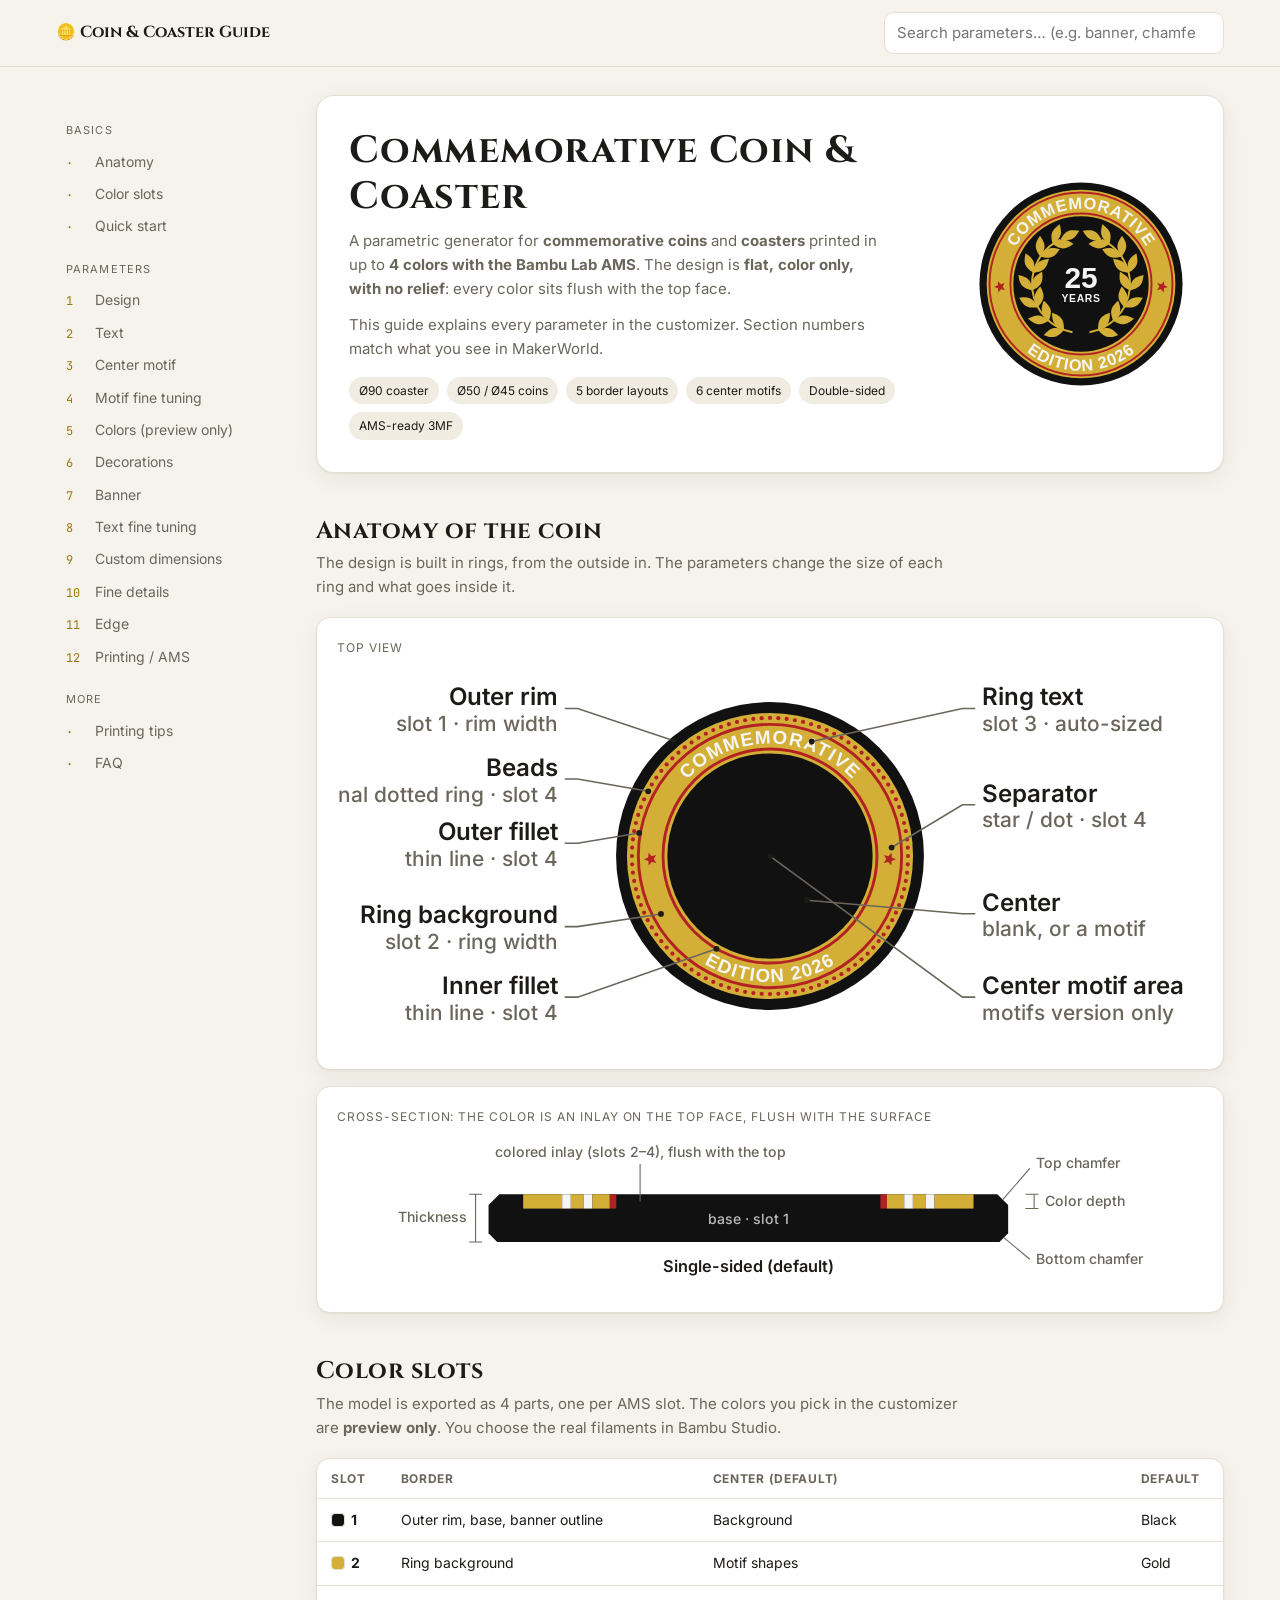
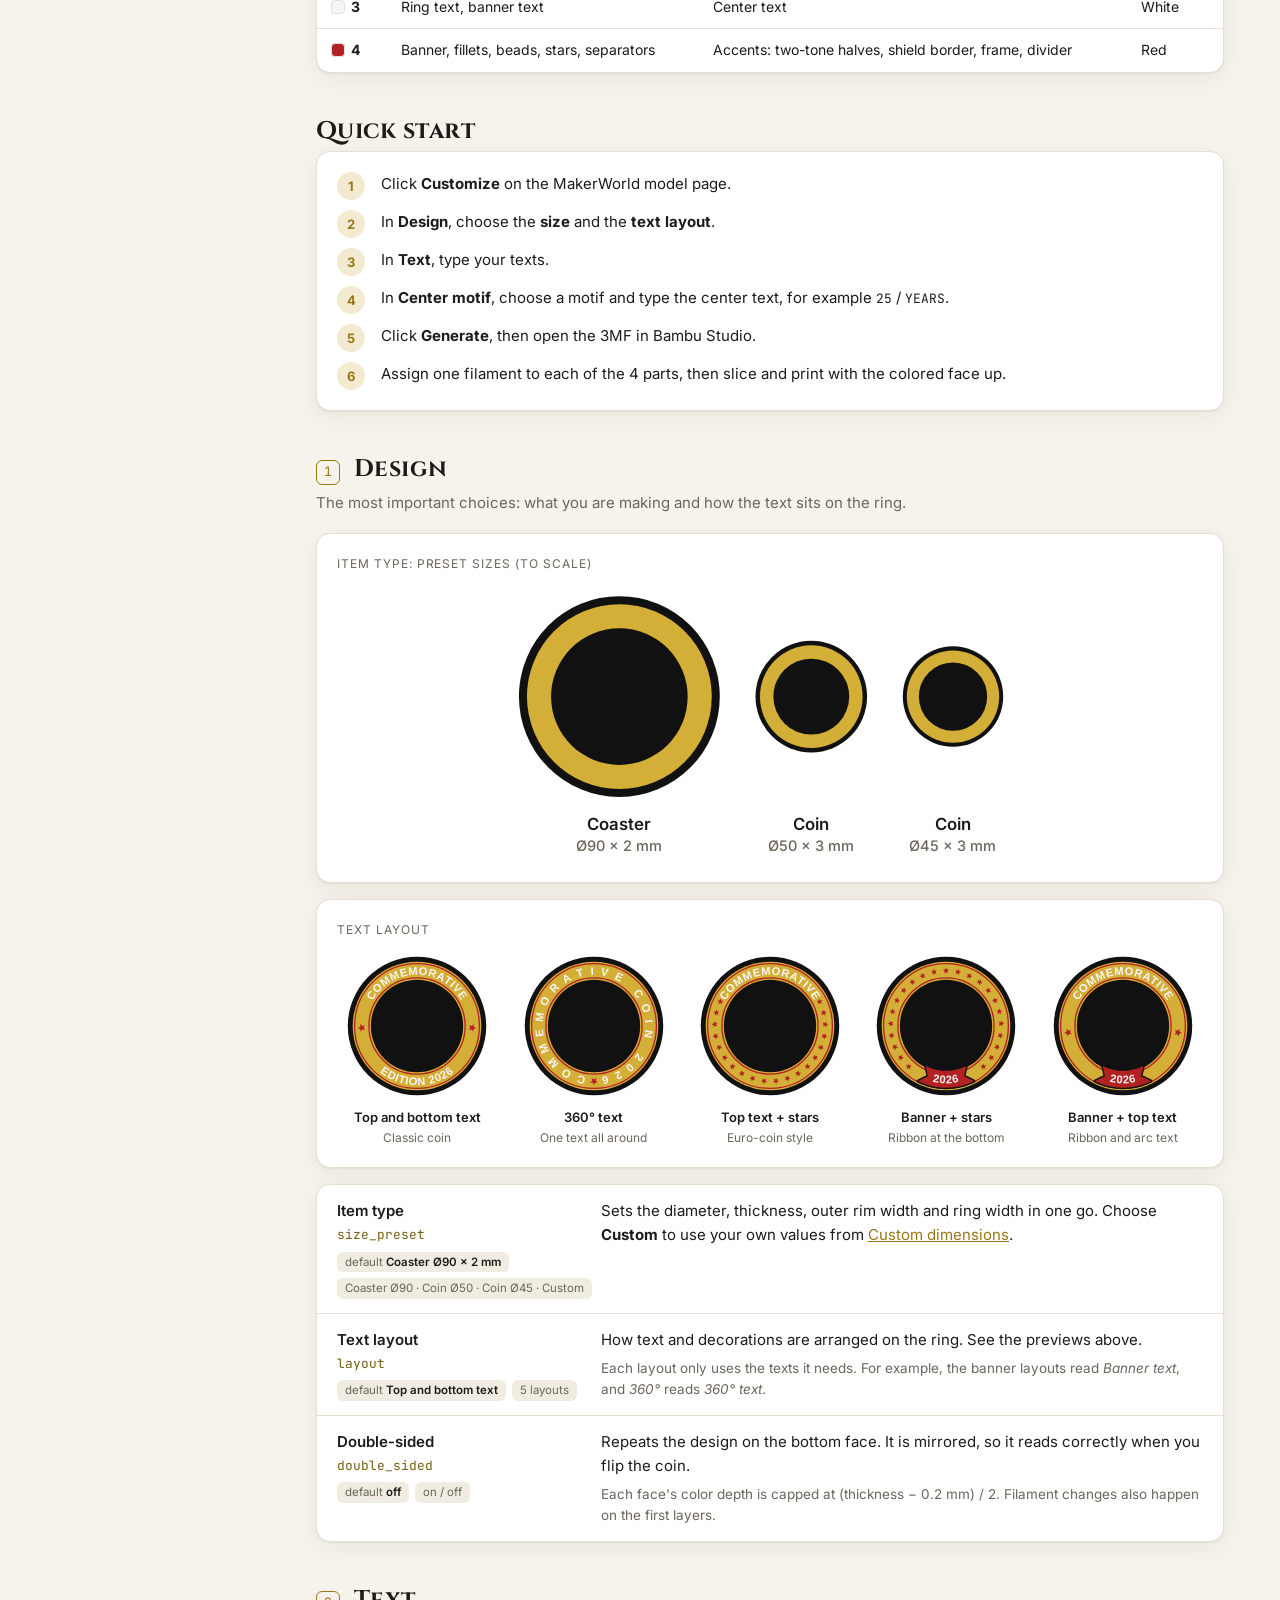
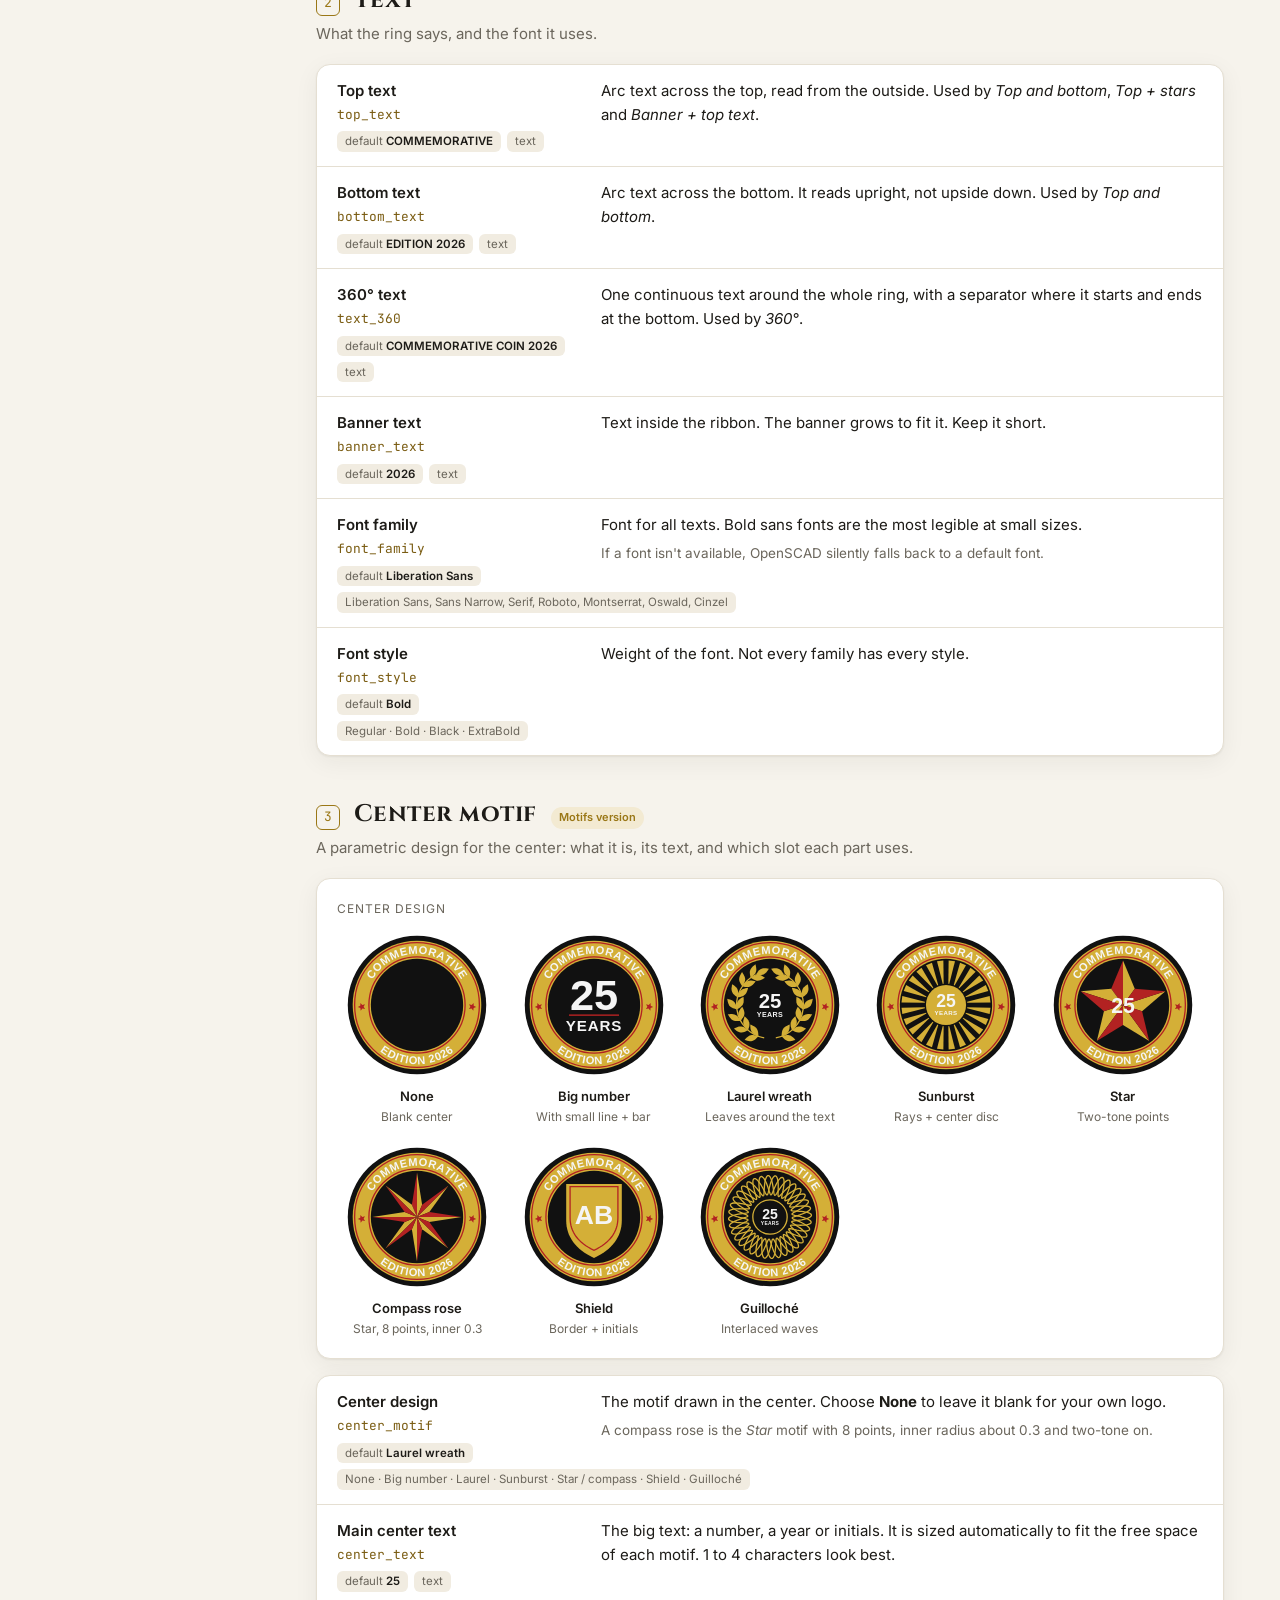
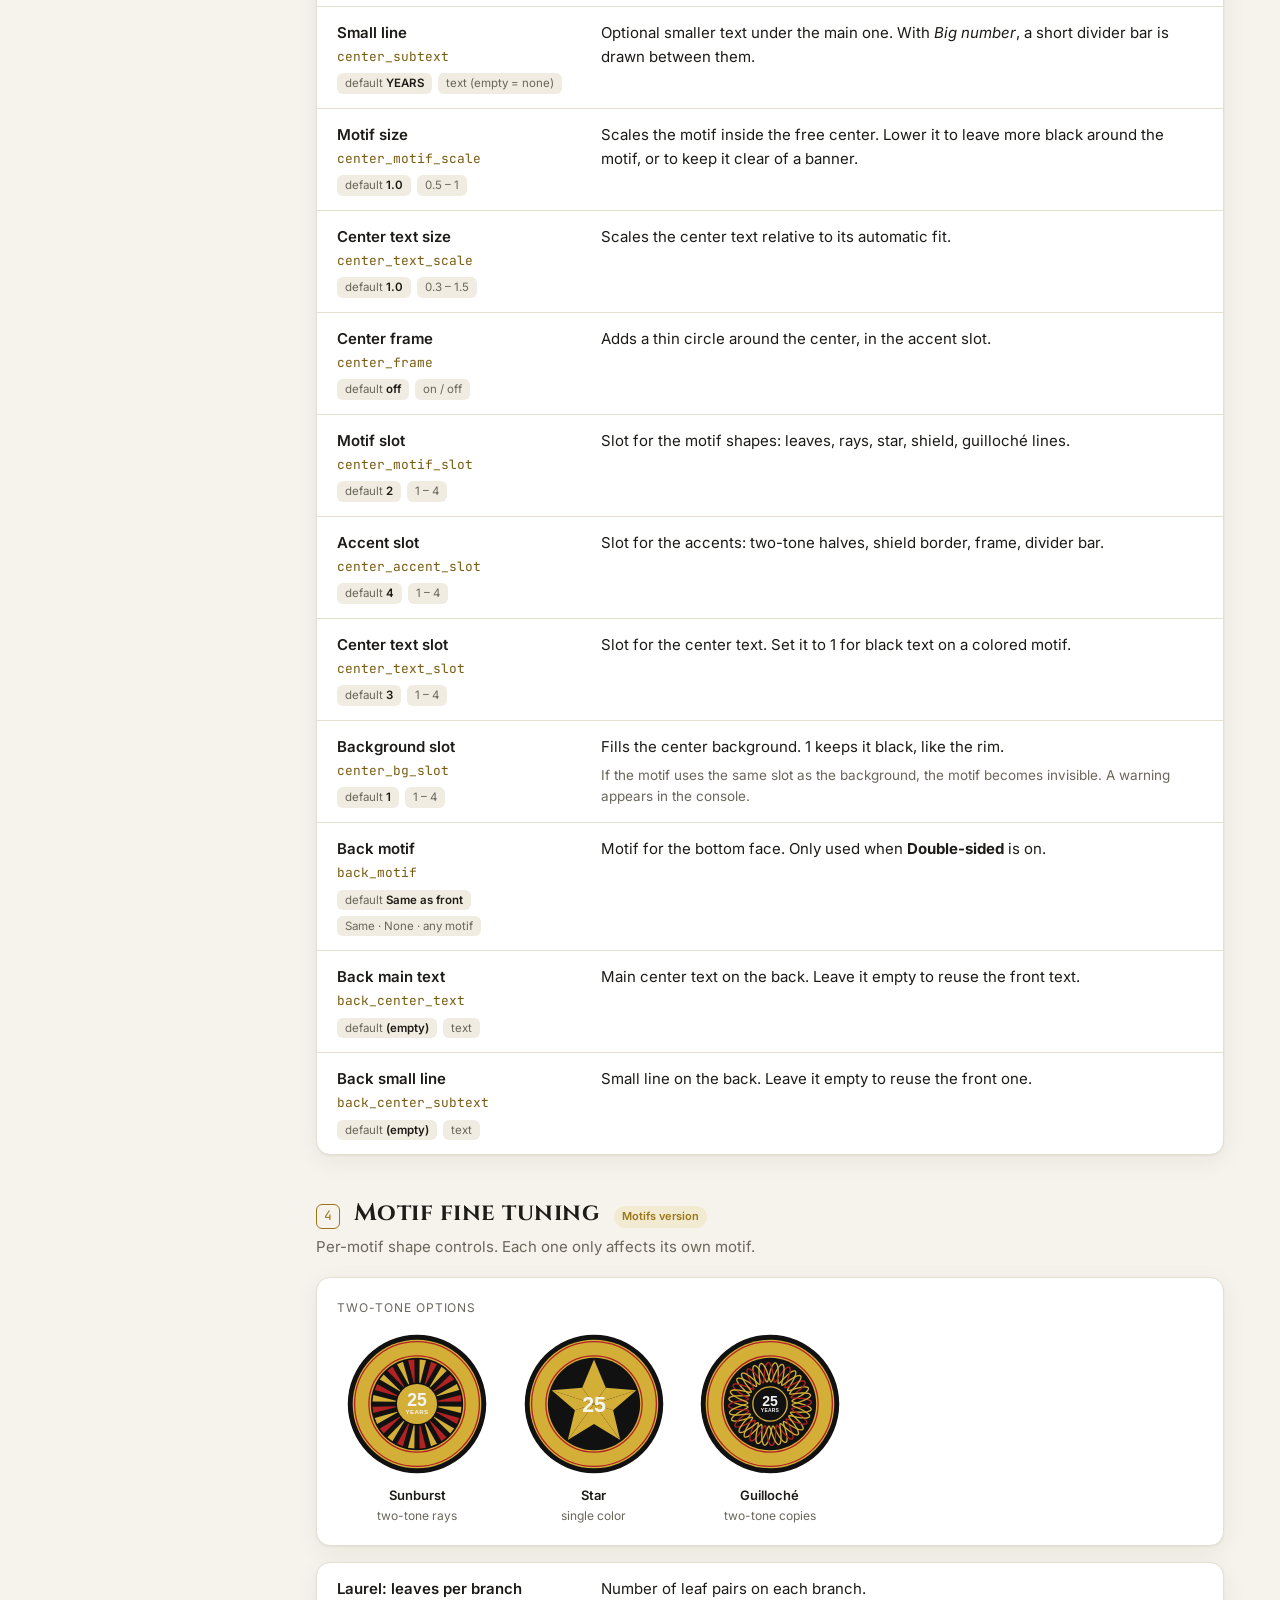
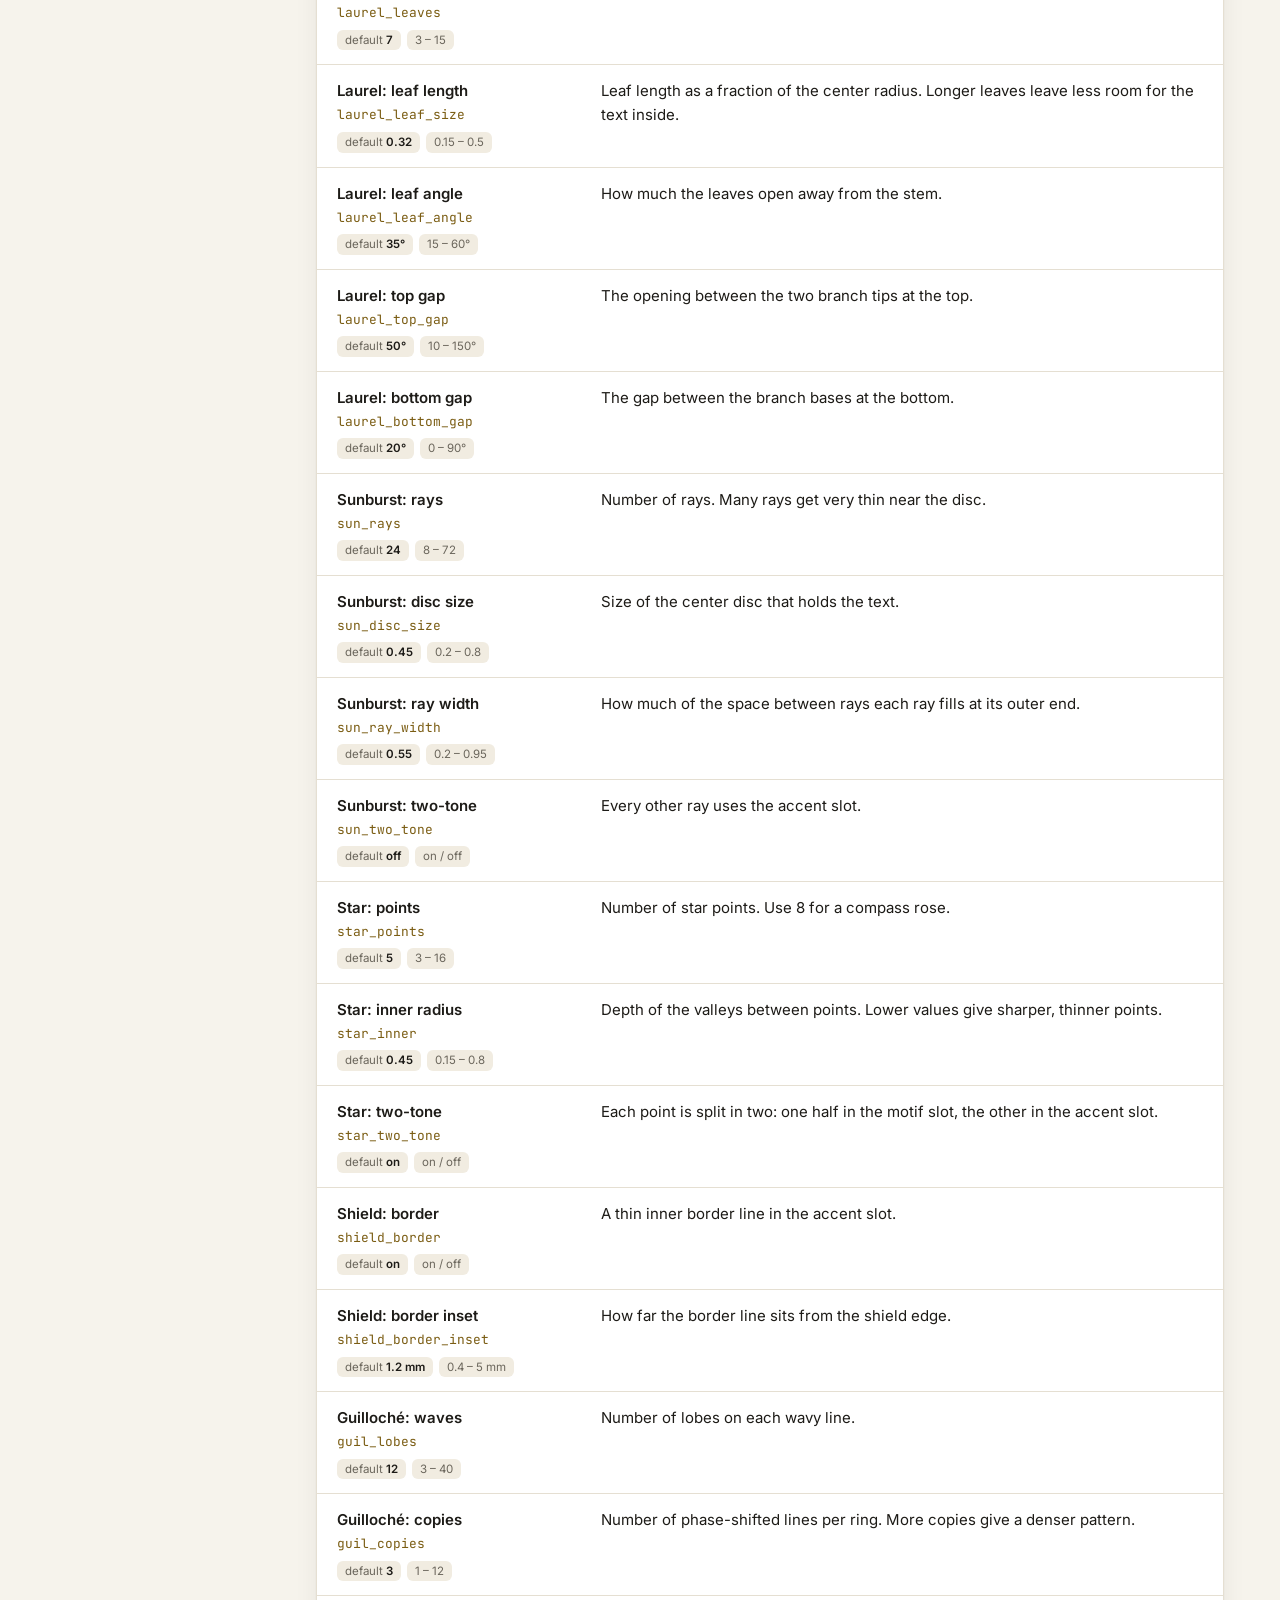
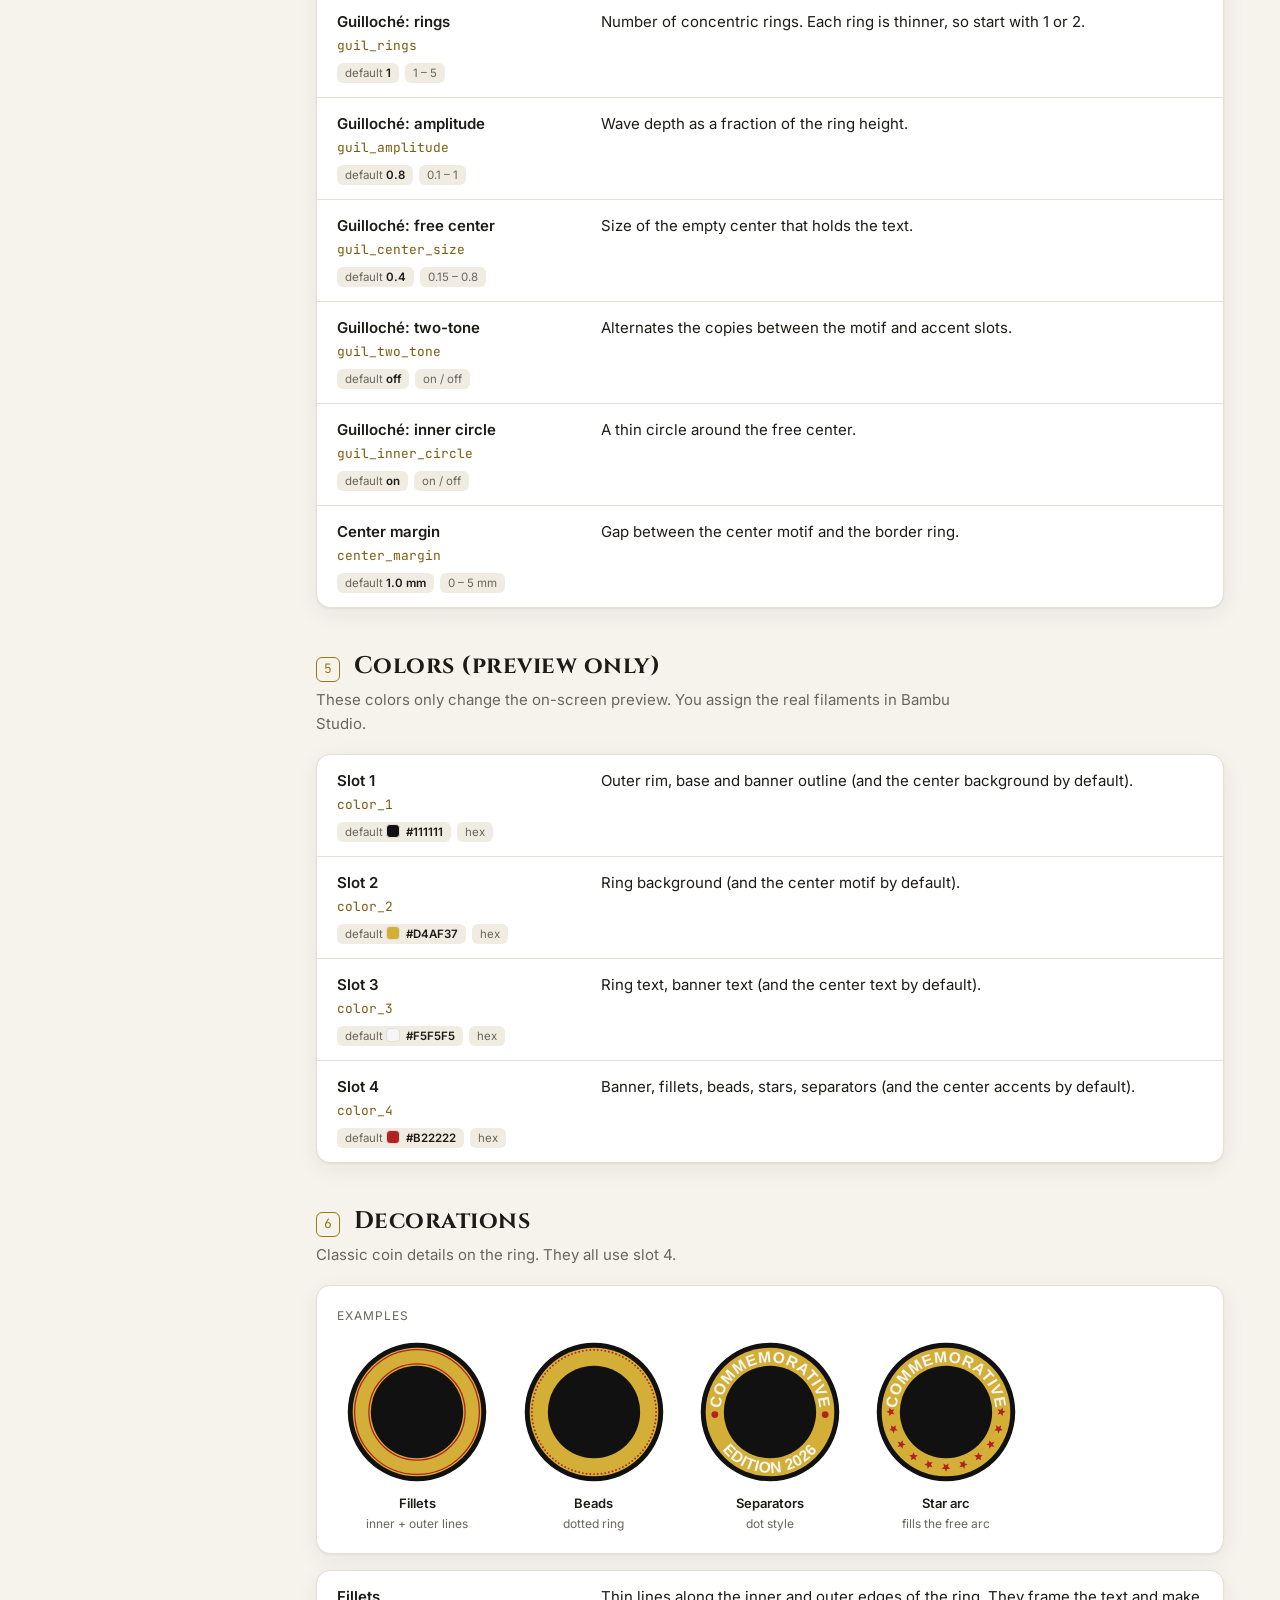
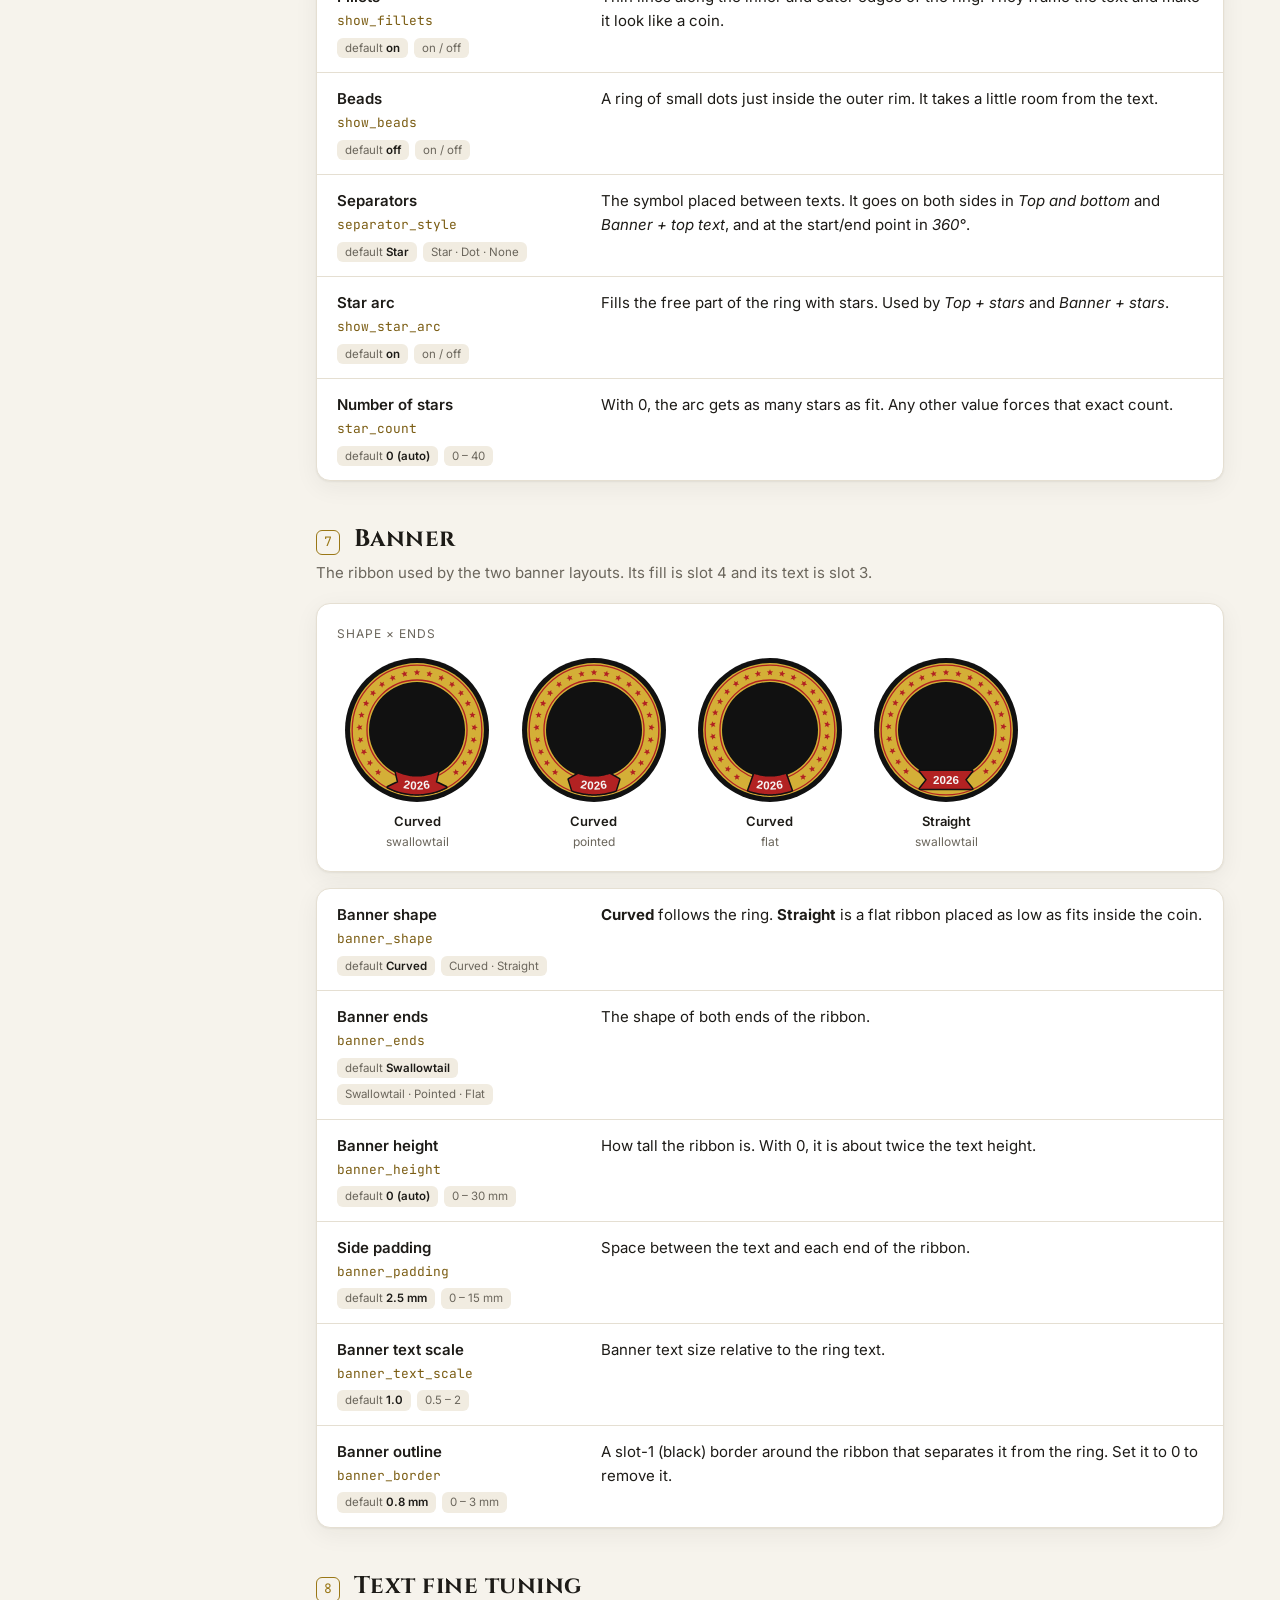
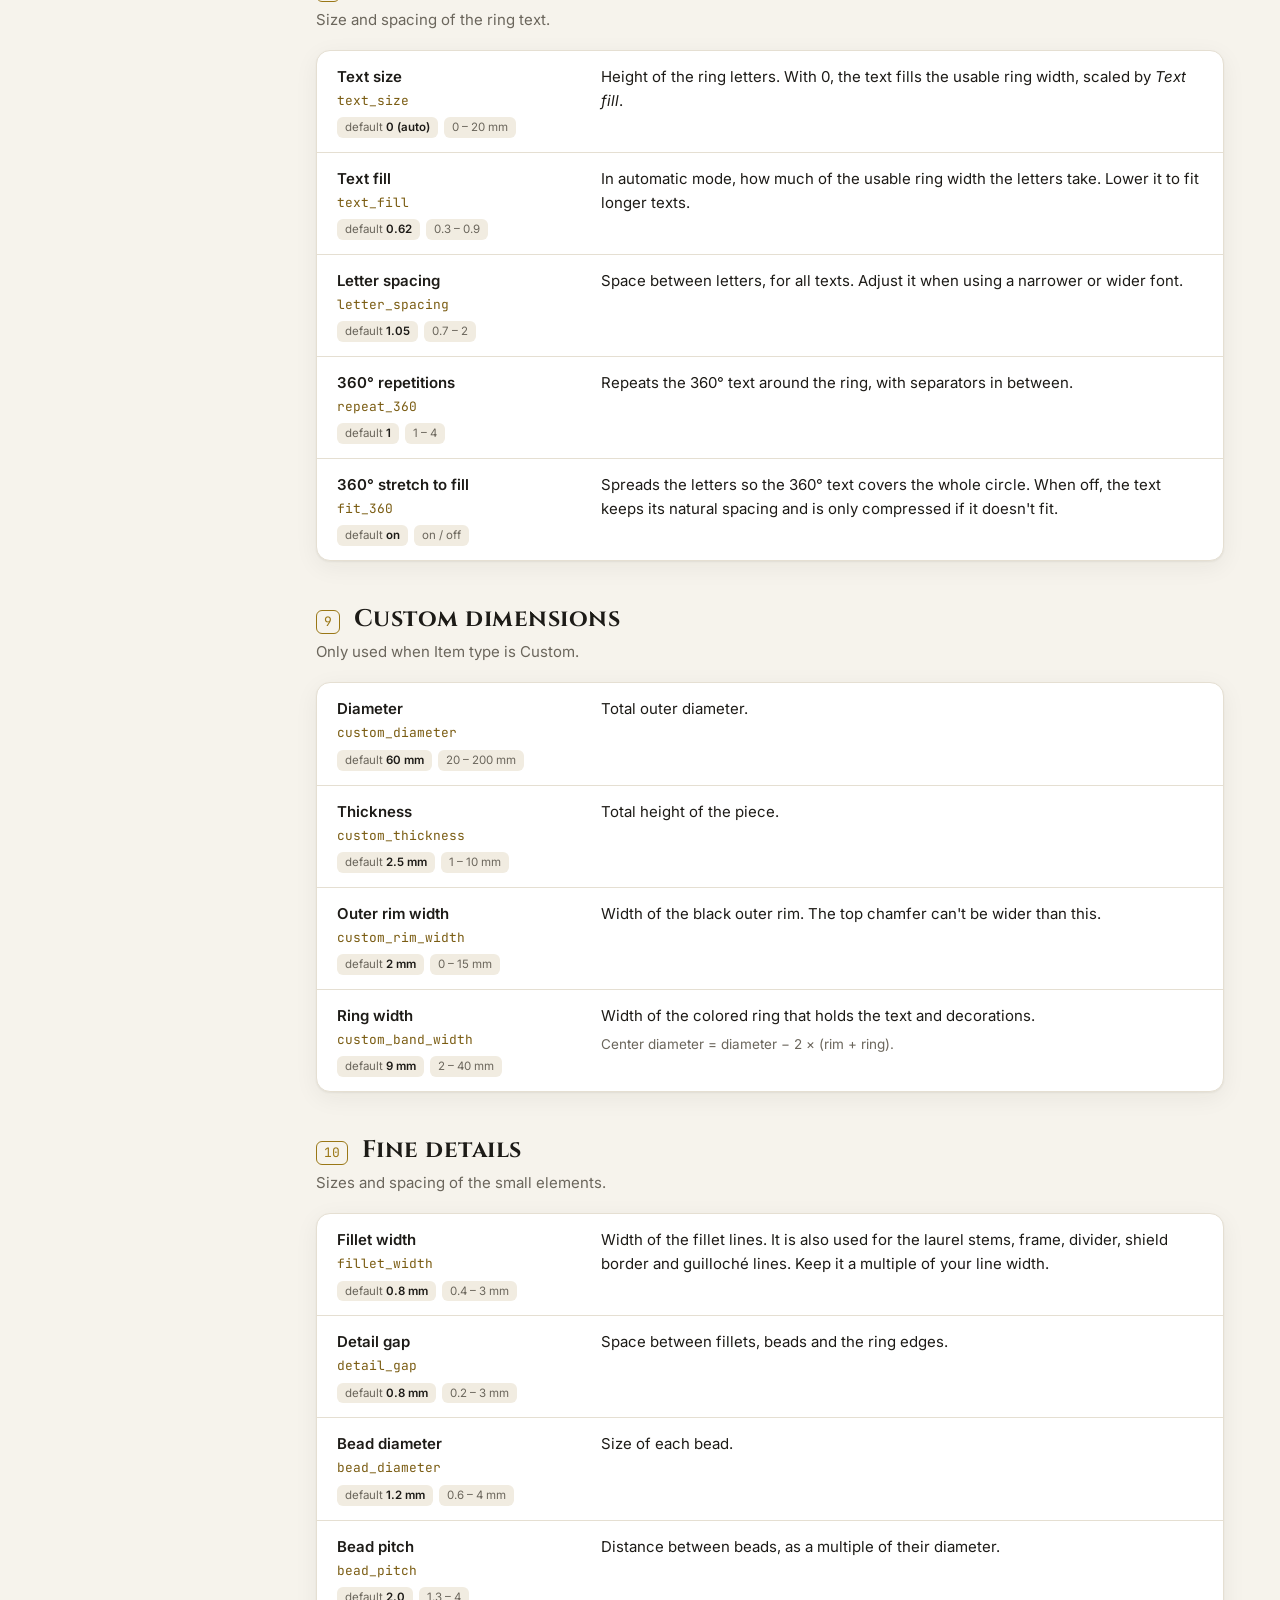
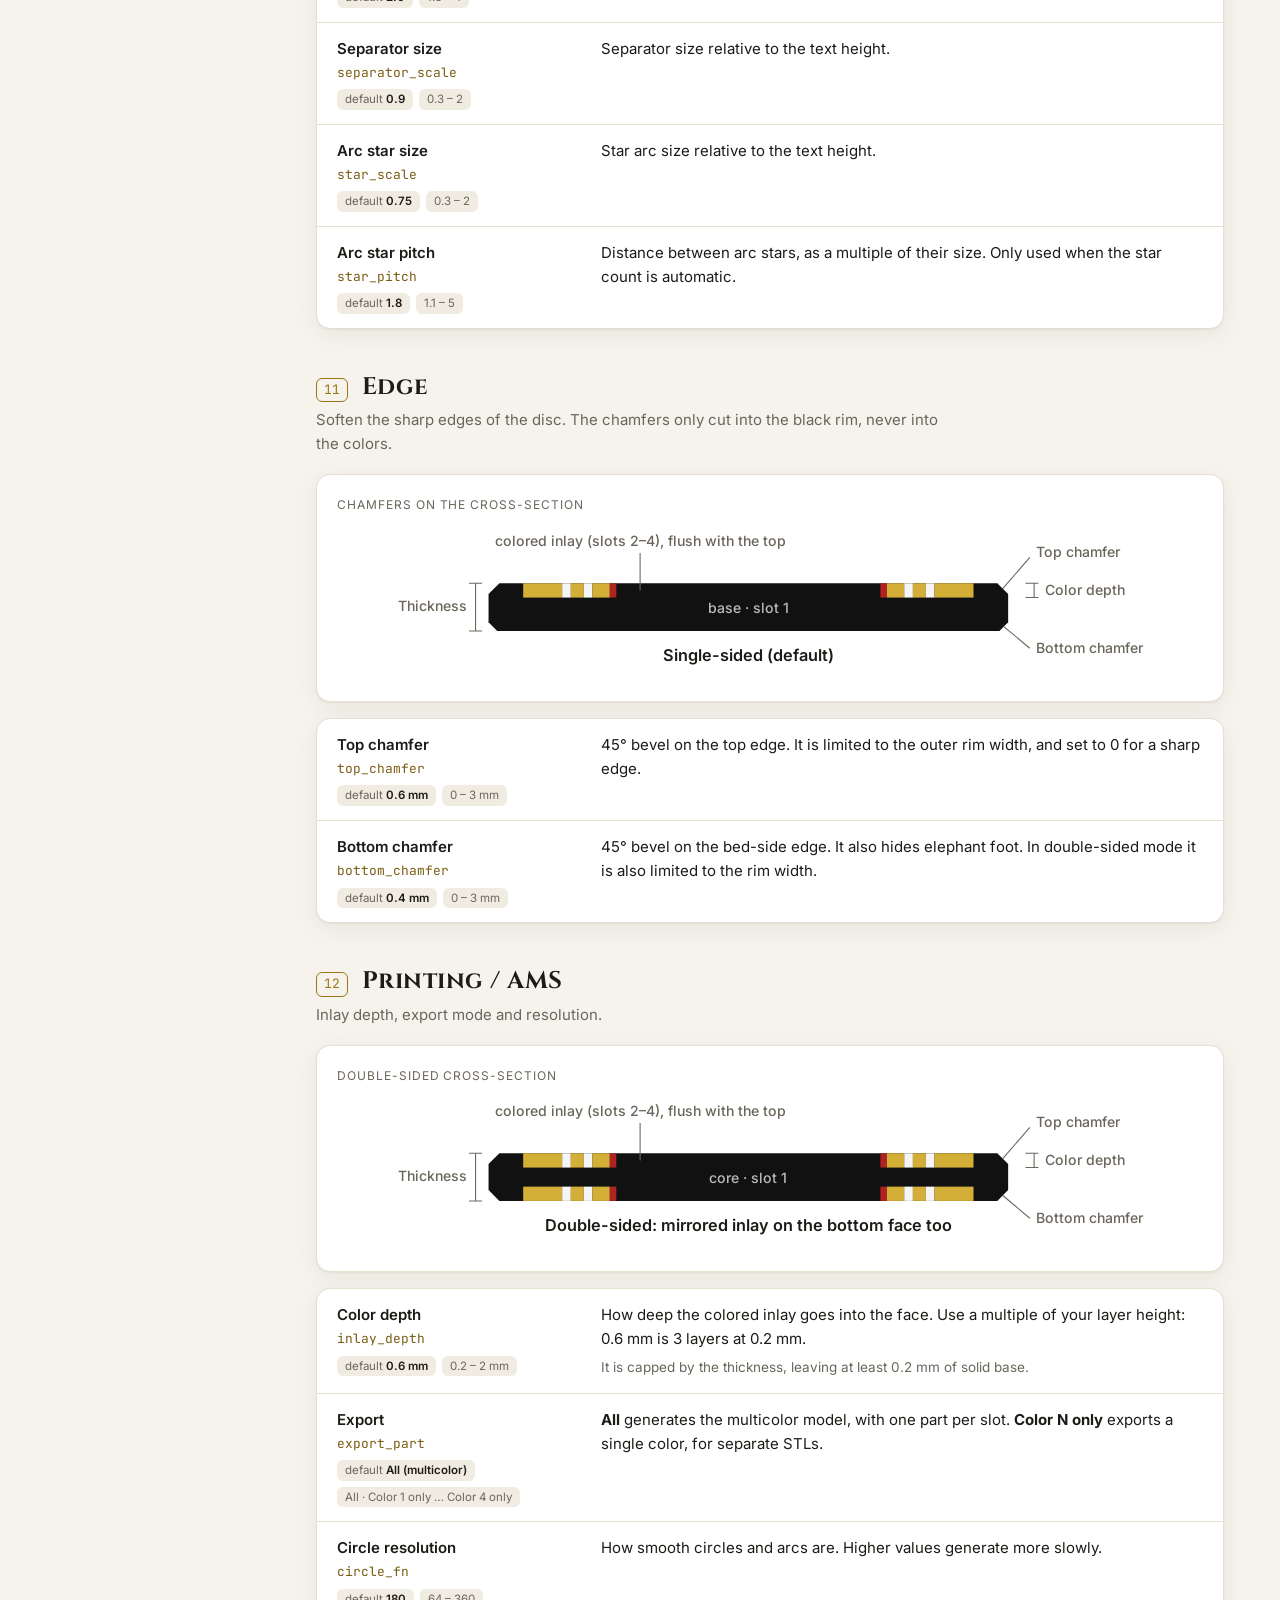
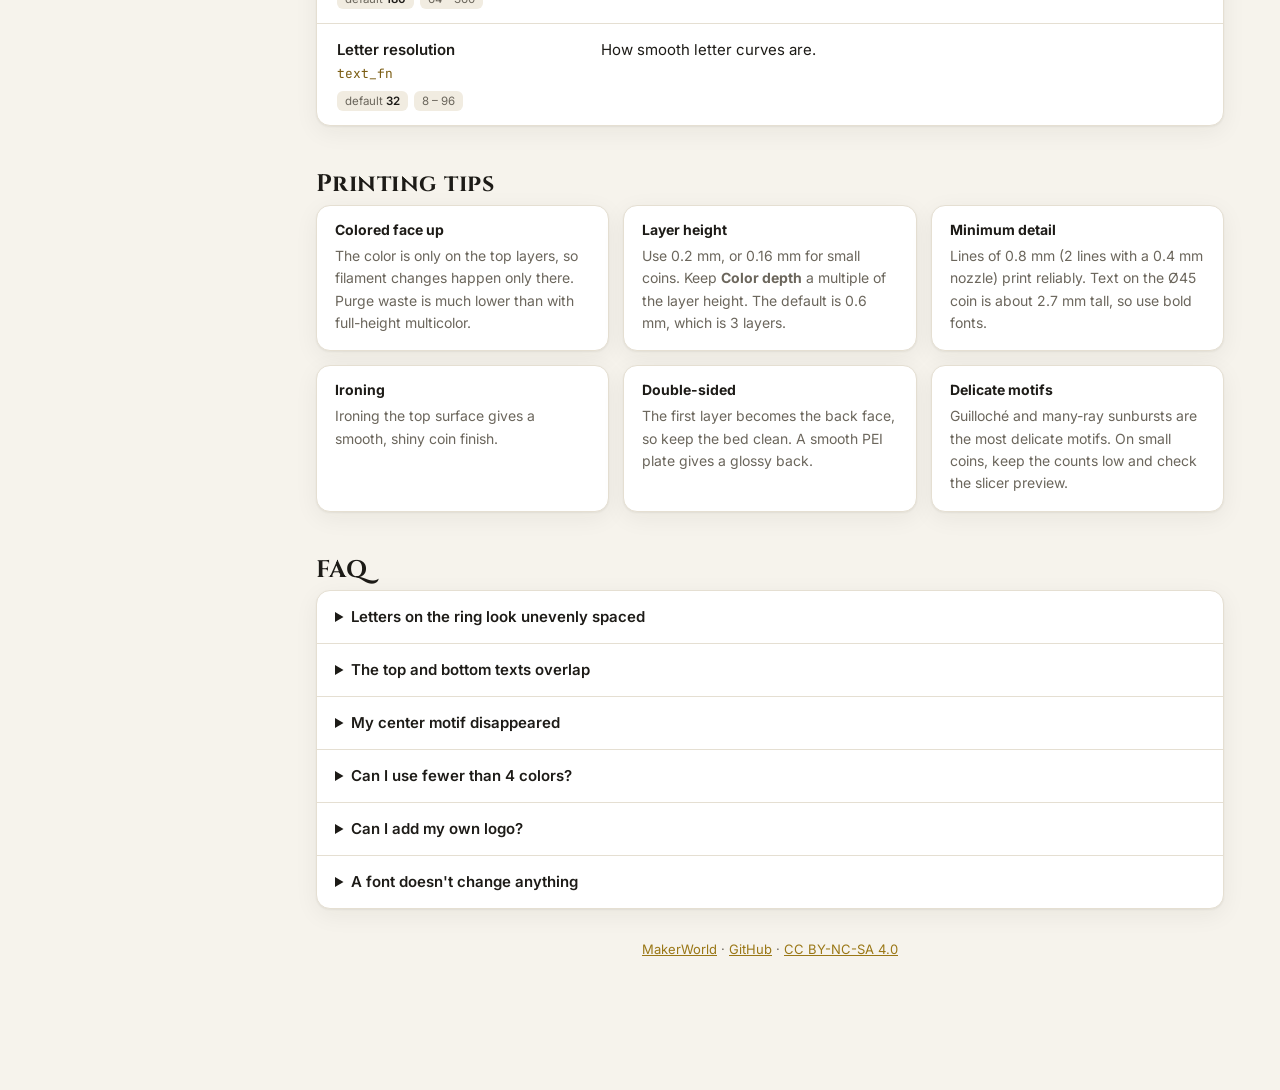
==== parametric_connmemorative_coin/index.html @ c8d79d25 "Add parametric commemorative coin model" ====
<!doctype html>
<html lang="en">
<head>
<meta charset="utf-8">
<meta name="viewport" content="width=device-width, initial-scale=1">
<title>Commemorative Coin Guide</title>
<link rel="preconnect" href="https://fonts.googleapis.com">
<link rel="preconnect" href="https://fonts.gstatic.com" crossorigin>
<link href="https://fonts.googleapis.com/css2?family=Cinzel:wght@600;700&family=Inter:wght@400;500;600;700&family=JetBrains+Mono:wght@400;500&display=swap" rel="stylesheet">
<style>
  :root {
    --bg: #f6f3ec;
    --surface: #ffffff;
    --surface-2: #fbf9f4;
    --fg: #1d1b17;
    --muted: #6b665c;
    --line: #e5dfd2;
    --accent: #9a7716;
    --accent-soft: #f3ead2;
    --chip: #f1ece1;
    --code: #7a5c12;
    --coin-edge: rgba(0,0,0,0);
    --shadow: 0 1px 2px rgba(40,30,10,.06), 0 6px 24px rgba(40,30,10,.06);
    --c1: #111111; --c2: #D4AF37; --c3: #F5F5F5; --c4: #B22222;
  }
  @media (prefers-color-scheme: dark) {
    :root:not([data-theme="light"]) {
      --bg: #13120f; --surface: #1c1b17; --surface-2: #211f1b; --fg: #ece8df; --muted: #a39d90;
      --line: #322f28; --accent: #d9b648; --accent-soft: #2c2716; --chip: #2a2822; --code: #e3c56b;
      --coin-edge: #45423a; --shadow: 0 1px 2px rgba(0,0,0,.3), 0 6px 24px rgba(0,0,0,.25);
    }
  }
  :root[data-theme="dark"] {
    --bg: #13120f; --surface: #1c1b17; --surface-2: #211f1b; --fg: #ece8df; --muted: #a39d90;
    --line: #322f28; --accent: #d9b648; --accent-soft: #2c2716; --chip: #2a2822; --code: #e3c56b;
    --coin-edge: #45423a; --shadow: 0 1px 2px rgba(0,0,0,.3), 0 6px 24px rgba(0,0,0,.25);
  }

  * { box-sizing: border-box; }
  html { scroll-behavior: smooth; scroll-padding-top: 84px; }
  body {
    margin: 0; background: var(--bg); color: var(--fg);
    font: 15px/1.6 Inter, system-ui, -apple-system, "Segoe UI", sans-serif;
    -webkit-font-smoothing: antialiased;
  }
  h1, h2, h3 { font-family: Cinzel, Georgia, serif; letter-spacing: .02em; line-height: 1.2; }
  code, .mono { font-family: "JetBrains Mono", ui-monospace, monospace; font-size: .86em; }
  a { color: var(--accent); }

  /* ---------- Top bar ---------- */
  .topbar {
    position: sticky; top: 0; z-index: 20;
    background: color-mix(in srgb, var(--bg) 88%, transparent);
    backdrop-filter: blur(10px); border-bottom: 1px solid var(--line);
  }
  .topbar-inner {
    max-width: 1200px; margin: 0 auto; padding: 12px 16px;
    display: flex; gap: 12px; align-items: center; flex-wrap: wrap;
  }
  .brand { font-family: Cinzel, serif; font-weight: 700; font-size: 16px; white-space: nowrap; margin-right: auto; }
  .search {
    flex: 1 1 220px; max-width: 340px; min-width: 0;
    padding: 8px 12px; border-radius: 10px; border: 1px solid var(--line);
    background: var(--surface); color: var(--fg); font: inherit;
  }
  .search:focus { outline: 2px solid var(--accent); outline-offset: 1px; }
  .seg { display: inline-flex; border: 1px solid var(--line); border-radius: 10px; overflow: hidden; background: var(--surface); }
  .seg button {
    border: 0; background: transparent; color: var(--muted); font: inherit; font-size: 13px; font-weight: 500;
    padding: 7px 12px; cursor: pointer; white-space: nowrap;
  }
  .seg button[aria-pressed="true"] { background: var(--accent-soft); color: var(--fg); font-weight: 600; }

  /* ---------- Layout ---------- */
  .wrap { max-width: 1200px; margin: 0 auto; padding: 0 16px; display: grid; grid-template-columns: 220px minmax(0, 1fr); gap: 40px; }
  nav.toc { position: sticky; top: 76px; align-self: start; padding: 28px 0; max-height: calc(100vh - 76px); overflow: auto; }
  nav.toc a {
    display: flex; gap: 10px; align-items: baseline; padding: 5px 10px; border-radius: 8px;
    color: var(--muted); text-decoration: none; font-size: 14px;
  }
  nav.toc a:hover { background: var(--chip); color: var(--fg); }
  nav.toc .n { font-family: "JetBrains Mono", monospace; font-size: 12px; min-width: 1.6em; color: var(--accent); }
  nav.toc .group { font-size: 11px; text-transform: uppercase; letter-spacing: .1em; color: var(--muted); margin: 18px 10px 6px; }
  main { padding: 28px 0 80px; min-width: 0; }

  /* ---------- Hero ---------- */
  .hero {
    display: grid; grid-template-columns: minmax(0, 1fr) 220px; gap: 32px; align-items: center;
    background: var(--surface); border: 1px solid var(--line); border-radius: 18px; padding: 32px; box-shadow: var(--shadow);
  }
  .hero h1 { font-size: clamp(26px, 4vw, 38px); margin: 0 0 10px; }
  .hero p { color: var(--muted); margin: 0 0 12px; max-width: 60ch; }
  .hero .coin-hero svg { width: 100%; height: auto; display: block; }
  .pill-row { display: flex; gap: 8px; flex-wrap: wrap; margin-top: 16px; }
  .pill { font-size: 12px; padding: 4px 10px; border-radius: 99px; background: var(--chip); color: var(--fg); }

  /* ---------- Sections ---------- */
  section.block { margin-top: 44px; }
  section.block > header { display: flex; gap: 14px; align-items: baseline; flex-wrap: wrap; margin-bottom: 6px; }
  section.block h2 { font-size: 24px; margin: 0; }
  .num {
    font-family: "JetBrains Mono", monospace; font-size: 13px; color: var(--accent);
    border: 1px solid var(--accent); border-radius: 6px; padding: 1px 7px;
  }
  .badge { font-size: 11px; font-weight: 600; padding: 2px 8px; border-radius: 99px; background: var(--accent-soft); color: var(--accent); }
  .lead { color: var(--muted); margin: 4px 0 18px; max-width: 72ch; }

  .card { background: var(--surface); border: 1px solid var(--line); border-radius: 14px; box-shadow: var(--shadow); }
  .figure { padding: 20px; margin-bottom: 16px; }
  .figure-title { font-size: 12px; text-transform: uppercase; letter-spacing: .08em; color: var(--muted); margin: 0 0 12px; }

  .grid-coins { display: grid; grid-template-columns: repeat(auto-fill, minmax(140px, 1fr)); gap: 16px; }
  .mini { text-align: center; min-width: 0; }
  .mini svg { width: 100%; max-width: 150px; height: auto; display: block; margin: 0 auto 6px; }
  .mini .cap { font-size: 13px; font-weight: 600; }
  .mini .sub { font-size: 12px; color: var(--muted); }

  /* ---------- Params ---------- */
  .params { overflow: hidden; }
  .param {
    display: grid; grid-template-columns: minmax(0, 15rem) minmax(0, 1fr); gap: 6px 24px;
    padding: 14px 20px; border-top: 1px solid var(--line);
  }
  .param:first-child { border-top: 0; }
  .param .label { font-weight: 600; }
  .param .var { display: block; color: var(--code); margin-top: 2px; word-break: break-all; }
  .param .meta { display: flex; gap: 6px; flex-wrap: wrap; margin-top: 6px; }
  .chip { font-size: 11.5px; padding: 1px 8px; border-radius: 6px; background: var(--chip); color: var(--muted); white-space: nowrap; }
  .chip b { color: var(--fg); font-weight: 600; }
  .param .desc { color: var(--fg); min-width: 0; }
  .param .desc p { margin: 0 0 6px; }
  .param .desc p:last-child { margin-bottom: 0; }
  .param .desc .tip { color: var(--muted); font-size: 13.5px; }
  .param.hidden, section.block.hidden, .only-motifs.hidden-v { display: none; }
  mark { background: var(--accent-soft); color: inherit; border-radius: 3px; padding: 0 2px; }

  .swatch { display: inline-block; width: 14px; height: 14px; border-radius: 4px; vertical-align: -2px; border: 1px solid var(--line); margin-right: 6px; }

  /* ---------- Tables / lists ---------- */
  table.slots { width: 100%; border-collapse: collapse; font-size: 14px; }
  table.slots th, table.slots td { text-align: left; padding: 10px 14px; border-top: 1px solid var(--line); vertical-align: top; }
  table.slots th { font-size: 12px; text-transform: uppercase; letter-spacing: .06em; color: var(--muted); border-top: 0; }
  .table-wrap { overflow-x: auto; }

  ol.steps { counter-reset: s; list-style: none; padding: 0; margin: 0; display: grid; gap: 10px; }
  ol.steps li { counter-increment: s; display: grid; grid-template-columns: 32px minmax(0,1fr); gap: 12px; align-items: start; }
  ol.steps li::before {
    content: counter(s); width: 28px; height: 28px; border-radius: 50%; display: grid; place-items: center;
    background: var(--accent-soft); color: var(--accent); font-weight: 700; font-size: 13px;
  }
  .tips { display: grid; grid-template-columns: repeat(auto-fill, minmax(240px, 1fr)); gap: 14px; }
  .tips .card { padding: 16px 18px; }
  .tips h3 { font-family: Inter, sans-serif; font-size: 14px; margin: 0 0 6px; letter-spacing: 0; }
  .tips p { margin: 0; color: var(--muted); font-size: 14px; }
  details.faq { padding: 14px 18px; border-top: 1px solid var(--line); }
  details.faq:first-child { border-top: 0; }
  details.faq summary { cursor: pointer; font-weight: 600; }
  details.faq p { color: var(--muted); margin: 8px 0 0; }

  .no-results { display: none; padding: 40px 20px; text-align: center; color: var(--muted); }

  svg text.ct { font-family: Arial, "Liberation Sans", Helvetica, sans-serif; font-weight: 700; }
  svg .lbl { font: 600 7.5px Inter, system-ui, sans-serif; fill: var(--fg); }
  svg .lbl-m { font: 500 6.5px Inter, system-ui, sans-serif; fill: var(--muted); }
  svg .lead-line { stroke: var(--muted); stroke-width: .5; fill: none; }
  svg .coin-edge { stroke: var(--coin-edge); stroke-width: .8; }

  footer { color: var(--muted); font-size: 13px; text-align: center; padding: 30px 0 50px; }

  @media (max-width: 900px) {
    .wrap { grid-template-columns: minmax(0, 1fr); gap: 0; }
    nav.toc { display: none; }
    .hero { grid-template-columns: minmax(0, 1fr); padding: 22px; }
    .hero .coin-hero { max-width: 200px; margin: 0 auto; }
  }
  @media (max-width: 640px) {
    .param { grid-template-columns: minmax(0, 1fr); padding: 14px 16px; }
    .brand { width: 100%; }
    .search { max-width: none; }
    .figure { padding: 16px; }
  }
</style>
</head>
<body>

<div class="topbar">
  <div class="topbar-inner">
    <div class="brand">🪙 Coin &amp; Coaster Guide</div>
    <input id="q" class="search" type="search" placeholder="Search parameters… (e.g. banner, chamfer)" aria-label="Search parameters">

  </div>
</div>

<div class="wrap">
  <nav class="toc" id="toc"></nav>

  <main id="main">
    <div class="hero">
      <div>
        <h1>Commemorative Coin &amp; Coaster</h1>
        <p>A parametric generator for <strong>commemorative coins</strong> and <strong>coasters</strong> printed in up to <strong>4 colors with the Bambu Lab AMS</strong>. The design is <strong>flat, color only, with no relief</strong>: every color sits flush with the top face.</p>
        <p>This guide explains every parameter in the customizer. Section numbers match what you see in MakerWorld.</p>
        <div class="pill-row">
          <span class="pill">Ø90 coaster</span><span class="pill">Ø50 / Ø45 coins</span><span class="pill">5 border layouts</span>
          <span class="pill only-motifs">6 center motifs</span><span class="pill">Double-sided</span><span class="pill">AMS-ready 3MF</span>
        </div>
      </div>
      <div class="coin-hero" id="hero-coin"></div>
    </div>

    <section class="block static" id="anatomy">
      <header><h2>Anatomy of the coin</h2></header>
      <p class="lead">The design is built in rings, from the outside in. The parameters change the size of each ring and what goes inside it.</p>
      <div class="card figure">
        <p class="figure-title">Top view</p>
        <div id="fig-anatomy"></div>
      </div>
      <div class="card figure">
        <p class="figure-title">Cross-section: the color is an inlay on the top face, flush with the surface</p>
        <div id="fig-section"></div>
      </div>
    </section>

    <section class="block static" id="slots">
      <header><h2>Color slots</h2></header>
      <p class="lead">The model is exported as 4 parts, one per AMS slot. The colors you pick in the customizer are <strong>preview only</strong>. You choose the real filaments in Bambu Studio.</p>
      <div class="card table-wrap">
        <table class="slots">
          <thead><tr><th>Slot</th><th>Border</th><th class="only-motifs">Center (default)</th><th>Default</th></tr></thead>
          <tbody>
            <tr><td><span class="swatch" style="background:var(--c1)"></span><b>1</b></td><td>Outer rim, base, banner outline</td><td class="only-motifs">Background</td><td>Black</td></tr>
            <tr><td><span class="swatch" style="background:var(--c2)"></span><b>2</b></td><td>Ring background</td><td class="only-motifs">Motif shapes</td><td>Gold</td></tr>
            <tr><td><span class="swatch" style="background:var(--c3)"></span><b>3</b></td><td>Ring text, banner text</td><td class="only-motifs">Center text</td><td>White</td></tr>
            <tr><td><span class="swatch" style="background:var(--c4)"></span><b>4</b></td><td>Banner, fillets, beads, stars, separators</td><td class="only-motifs">Accents: two-tone halves, shield border, frame, divider</td><td>Red</td></tr>
          </tbody>
        </table>
      </div>
    </section>

    <section class="block static" id="quick">
      <header><h2>Quick start</h2></header>
      <div class="card figure">
        <ol class="steps">
          <li><div>Click <b>Customize</b> on the MakerWorld model page.</div></li>
          <li><div>In <b>Design</b>, choose the <b>size</b> and the <b>text layout</b>.</div></li>
          <li><div>In <b>Text</b>, type your texts.</div></li>
          <li class="only-motifs"><div>In <b>Center motif</b>, choose a motif and type the center text, for example <code>25</code> / <code>YEARS</code>.</div></li>
          <li><div>Click <b>Generate</b>, then open the 3MF in Bambu Studio.</div></li>
          <li><div>Assign one filament to each of the 4 parts, then slice and print with the colored face up.</div></li>
        </ol>
      </div>
    </section>

    <div id="sections"></div>
    <div class="card no-results" id="no-results">No parameters match your search.</div>

    <section class="block static" id="tips">
      <header><h2>Printing tips</h2></header>
      <div class="tips">
        <div class="card"><h3>Colored face up</h3><p>The color is only on the top layers, so filament changes happen only there. Purge waste is much lower than with full-height multicolor.</p></div>
        <div class="card"><h3>Layer height</h3><p>Use 0.2 mm, or 0.16 mm for small coins. Keep <b>Color depth</b> a multiple of the layer height. The default is 0.6 mm, which is 3 layers.</p></div>
        <div class="card"><h3>Minimum detail</h3><p>Lines of 0.8 mm (2 lines with a 0.4 mm nozzle) print reliably. Text on the Ø45 coin is about 2.7 mm tall, so use bold fonts.</p></div>
        <div class="card"><h3>Ironing</h3><p>Ironing the top surface gives a smooth, shiny coin finish.</p></div>
        <div class="card"><h3>Double-sided</h3><p>The first layer becomes the back face, so keep the bed clean. A smooth PEI plate gives a glossy back.</p></div>
        <div class="card only-motifs"><h3>Delicate motifs</h3><p>Guilloché and many-ray sunbursts are the most delicate motifs. On small coins, keep the counts low and check the slicer preview.</p></div>
      </div>
    </section>

    <section class="block static" id="faq">
      <header><h2>FAQ</h2></header>
      <div class="card">
        <details class="faq"><summary>Letters on the ring look unevenly spaced</summary><p>OpenSCAD can't measure exact letter widths, so the arc spacing uses Arial-like metrics. With other fonts, adjust <b>Letter spacing</b>.</p></details>
        <details class="faq"><summary>The top and bottom texts overlap</summary><p>Shorten them, or lower <b>Text size</b> or <b>Text fill</b>. A warning also appears in the console.</p></details>
        <details class="faq only-motifs"><summary>My center motif disappeared</summary><p>It is probably assigned to the same slot as the center background. Check the slot settings in <b>Center motif</b>.</p></details>
        <details class="faq"><summary>Can I use fewer than 4 colors?</summary><p>Yes. Assign the same filament to two parts in Bambu Studio.</p></details>
        <details class="faq"><summary>Can I add my own logo?</summary><p>Use the border-only version, or set the center motif to <b>None</b>. Then add your SVG or STL as a part in Bambu Studio, flush with the top face and as deep as <b>Color depth</b>.</p></details>
        <details class="faq"><summary>A font doesn't change anything</summary><p>If a font or style isn't available, OpenSCAD silently falls back to a default font. Try another family or style.</p></details>
      </div>
    </section>

    <footer>
      <a href="https://makerworld.com/en/@alejandrosnz">MakerWorld</a> ·
      <a href="https://github.com/alejandrosnz/3d-models">GitHub</a> ·
      <a href="https://creativecommons.org/licenses/by-nc-sa/4.0/">CC BY-NC-SA 4.0</a>
    </footer>
  </main>
</div>

<script>
/* =====================================================================
   SVG drawing helpers (pure functions: they only return strings)
   ===================================================================== */
const COL = { c1: 'var(--c1)', c2: 'var(--c2)', c3: 'var(--c3)', c4: 'var(--c4)' };
let UID = 0;
const rad = d => d * Math.PI / 180;
const deg = r => r * 180 / Math.PI;
const fx = n => (Math.round(n * 100) / 100).toString();
// Polar point: θ in degrees from the top, clockwise → SVG coordinates
const P = (r, t) => [r * Math.sin(rad(t)), -r * Math.cos(rad(t))];
const pts = a => a.map(p => fx(p[0]) + ',' + fx(p[1])).join(' ');
const poly = (a, fill, extra = '') => `<polygon points="${pts(a)}" fill="${fill}" ${extra}/>`;
const circ = (r, fill, extra = '', cx = 0, cy = 0) => `<circle cx="${fx(cx)}" cy="${fx(cy)}" r="${fx(r)}" fill="${fill}" ${extra}/>`;
const ring = (r, w, stroke) => `<circle r="${fx(r)}" fill="none" stroke="${stroke}" stroke-width="${fx(w)}"/>`;

function starPts(c, d, rot = 0, n = 5, inner = 0.45) {
  const a = [];
  for (let i = 0; i < 2 * n; i++) {
    const r = i % 2 ? d / 2 * inner : d / 2;
    const t = rot + i * 180 / n;
    a.push([c[0] + r * Math.sin(rad(t)), c[1] - r * Math.cos(rad(t))]);
  }
  return a;
}
const starOnRing = (r, t, d, fill) => poly(starPts(P(r, t), d, t), fill);

// Text along the top (reads over the top) or bottom (reads under the bottom) arc
function textArc(str, r, fs, top, fill, ls = 0.4) {
  const id = 'tp' + (UID++);
  const d = top ? `M ${fx(-r)} 0 A ${fx(r)} ${fx(r)} 0 0 1 ${fx(r)} 0` : `M ${fx(-r)} 0 A ${fx(r)} ${fx(r)} 0 0 0 ${fx(r)} 0`;
  return `<path id="${id}" d="${d}" fill="none"/><text class="ct" font-size="${fx(fs)}" fill="${fill}" letter-spacing="${ls}"><textPath href="#${id}" startOffset="50%" text-anchor="middle">${str}</textPath></text>`;
}
// Text around the whole circle, starting and ending at the bottom
function textFull(str, r, fs, fill, gap) {
  const id = 'tp' + (UID++);
  const d = `M 0 ${fx(r)} A ${fx(r)} ${fx(r)} 0 1 1 0 ${fx(-r)} A ${fx(r)} ${fx(r)} 0 1 1 0 ${fx(r)}`;
  const L = 2 * Math.PI * r - gap;
  return `<path id="${id}" d="${d}" fill="none"/><text class="ct" font-size="${fx(fs)}" fill="${fill}"><textPath href="#${id}" startOffset="${fx(gap / 2)}" textLength="${fx(L)}" lengthAdjust="spacing">${str}</textPath></text>`;
}
const textW = (s, fs) => s.length * 0.66 * fs;           // rough bold sans width
const spanDeg = (s, fs, r) => deg(textW(s, fs) / r);

// Center label: main text + small line, fitted in a circle of radius ra
function label(t, sub, ra, fill, cy = 0) {
  const sm = t ? Math.min(ra * (sub ? 0.7 : 0.85), ra * 1.6 / (t.length * 0.78)) : 0;
  const hs = sub ? Math.min(t ? sm * 0.35 : ra * 0.4, ra * 1.3 / (sub.length * 0.9)) : 0;
  const g = t && sub ? sm * 0.3 : 0;
  const tot = sm + g + hs;
  let s = '';
  if (t) s += `<text class="ct" x="0" y="${fx(cy - tot / 2 + sm)}" font-size="${fx(sm / 0.72)}" fill="${fill}" text-anchor="middle">${t}</text>`;
  if (sub) s += `<text class="ct" x="0" y="${fx(cy + tot / 2)}" font-size="${fx(hs / 0.72)}" fill="${fill}" text-anchor="middle" letter-spacing="${fx(hs * 0.08)}">${sub}</text>`;
  return { svg: s, barY: cy + tot / 2 - hs - g / 2, barW: sub ? textW(sub, hs / 0.72) : 0 };
}

// Pointed leaf placed on a ring at θ, local angle φ (0 = clockwise tangent, 90 = outwards)
function leaf(r, t, phi, L, W, mirror) {
  const tt = rad(t), u = [Math.sin(tt), Math.cos(tt)], tg = [Math.cos(tt), -Math.sin(tt)];
  const dir = [Math.cos(rad(phi)) * tg[0] + Math.sin(rad(phi)) * u[0], Math.cos(rad(phi)) * tg[1] + Math.sin(rad(phi)) * u[1]];
  const per = [-Math.sin(rad(phi)) * tg[0] + Math.cos(rad(phi)) * u[0], -Math.sin(rad(phi)) * tg[1] + Math.cos(rad(phi)) * u[1]];
  const base = [r * u[0], r * u[1]];
  const a = [];
  for (let k = 0; k <= 180; k += 15) a.push([L * k / 180, W / 2 * Math.sin(rad(k))]);
  for (let k = 165; k >= 15; k -= 15) a.push([L * k / 180, -W / 2 * Math.sin(rad(k))]);
  return a.map(([lx, ly]) => {
    const x = base[0] + lx * dir[0] + ly * per[0];
    const y = base[1] + lx * dir[1] + ly * per[1];
    return [mirror ? -x : x, -y];
  });
}

const SHIELD = (() => {
  const q = (p0, p1, p2, t) => [0, 1].map(i => (1 - t) ** 2 * p0[i] + 2 * (1 - t) * t * p1[i] + t * t * p2[i]);
  const r = [[0.42, 0.5], [0.42, -0.05]];
  for (let k = 1; k <= 16; k++) r.push(q([0.42, -0.05], [0.42, -0.42], [0, -0.62], k / 16));
  const l = r.slice(0, -1).reverse().map(([x, y]) => [-x, y]);
  return r.concat(l);
})();

/* ---------- Center motifs ---------- */
function motif(m, RM, o) {
  let s = '';
  const t = o.ctext, sub = o.csub;
  if (m === 'number') {
    const L = label(t, sub, RM, COL.c3);
    s += L.svg;
    if (t && sub) s += `<rect x="${fx(-L.barW / 2)}" y="${fx(L.barY - 0.5)}" width="${fx(L.barW)}" height="1" fill="${COL.c4}"/>`;
  } else if (m === 'laurel') {
    const Lf = RM * 0.32, W = Lf * 0.42, tilt = 35, n = 7;
    const ext = Lf * Math.sin(rad(tilt)) + W / 2, rb = RM - ext, tTop = 25, tBot = 170, span = tBot - tTop;
    for (const mir of [false, true]) {
      const a1 = P(rb, tTop), a2 = P(rb, tBot);
      const sx = mir ? -1 : 1;
      s += `<path d="M ${fx(sx * a1[0])} ${fx(a1[1])} A ${fx(rb)} ${fx(rb)} 0 0 ${mir ? 0 : 1} ${fx(sx * a2[0])} ${fx(a2[1])}" fill="none" stroke="${COL.c2}" stroke-width=".9"/>`;
      for (let i = 0; i < n; i++) {
        const th = tBot - (i + 0.5) * span / n;
        s += poly(leaf(rb, th, 180 - tilt, Lf, W, mir), COL.c2);
        s += poly(leaf(rb, th, 180 + tilt, Lf, W, mir), COL.c2);
      }
      s += poly(leaf(rb, tTop, 180, Lf, W, mir), COL.c2);
    }
    s += label(t, sub, rb - ext - 0.9, COL.c3).svg;
  } else if (m === 'sunburst') {
    const disc = RM * 0.45, r1 = disc + 0.9, N = 24, pitch = 360 / N;
    for (let i = 0; i < N; i++) {
      const th = (i + 0.5) * pitch, wo = pitch / 2 * 0.55, wi = deg(0.3 / r1);
      s += poly([P(r1, th - wi), P(RM, th - wo), P(RM, th + wo), P(r1, th + wi)], (o.twoTone && i % 2) ? COL.c4 : COL.c2);
    }
    s += circ(disc, COL.c2);
    s += label(t, sub, disc * 0.9, COL.c3).svg;
  } else if (m === 'star' || m === 'compass') {
    const N = m === 'compass' ? 8 : 5, ri = RM * (m === 'compass' ? 0.3 : 0.45);
    for (let i = 0; i < N; i++) {
      const a = i * 360 / N;
      s += poly([[0, 0], P(RM, a), P(ri, a + 180 / N)], COL.c2);
      s += poly([[0, 0], P(RM, a), P(ri, a - 180 / N)], o.twoTone ? COL.c4 : COL.c2);
    }
    if (m === 'star') s += label(t, '', ri * 0.9, COL.c3).svg;
  } else if (m === 'shield') {
    const k = RM * 0.97 / Math.hypot(0.42, 0.5);
    s += poly(SHIELD.map(([x, y]) => [x * k, -y * k]), COL.c2);
    const k2 = k * 0.86;
    s += `<polygon points="${pts(SHIELD.map(([x, y]) => [x * k2, -y * k2 - k * 0.03]))}" fill="none" stroke="${COL.c4}" stroke-width=".9"/>`;
    s += label('AB', '', 0.34 * k, COL.c3, -0.04 * k).svg;
  } else if (m === 'guilloche') {
    const free = RM * 0.4, h = RM - free - 0.9, r0 = free + 0.9 + h / 2, a = (h / 2 - 0.45) * 0.8, K = 12, C = 3;
    for (let c = 0; c < C; c++) {
      const ph = c * (360 / K) / C, p = [];
      for (let i = 0; i < 360; i++) p.push(P(r0 + a * Math.sin(rad(K * (i + ph))), i));
      s += `<polygon points="${pts(p)}" fill="none" stroke="${o.twoTone && c % 2 ? COL.c4 : COL.c2}" stroke-width=".9" stroke-linejoin="round"/>`;
    }
    s += ring(free - 0.45, 0.9, COL.c2);
    s += label(t, sub, (free - 1.8) * 0.95, COL.c3).svg;
  }
  return s;
}

/* ---------- Full coin (top view) ---------- */
function coin(opt = {}) {
  const o = Object.assign({
    layout: 'top_bottom', motif: 'none', fillets: true, beads: false, sep: 'star', starArc: true,
    bShape: 'curved', bEnds: 'notch', top: 'COMMEMORATIVE', bottom: 'EDITION 2026',
    t360: 'COMMEMORATIVE COIN 2026', banner: '2026', ctext: '25', csub: 'YEARS', twoTone: false, view: 52
  }, opt);
  const R = 48, rr = 44.6, rbi = 32, g = 0.9, fw = 0.9;
  let zo = rr, s = '';
  s += circ(R, COL.c1, 'class="coin-edge"');
  s += circ(rr, COL.c2);
  s += circ(rbi, COL.c1);
  const RM = rbi - 1.1;
  if (o.motif !== 'none') s += motif(o.motif, RM, o);

  if (o.beads) {
    const rb = rr - g - 0.65, n = Math.floor(2 * Math.PI * rb / 2.6);
    for (let i = 0; i < n; i++) { const p = P(rb, i * 360 / n); s += circ(0.65, COL.c4, '', p[0], p[1]); }
    zo = rr - g - 1.3;
  }
  const fo = zo - g, tzo = o.fillets ? fo - fw : zo, fi = rbi + g, tzi = o.fillets ? fi + fw : rbi;
  if (o.fillets) { s += ring(fo - fw / 2, fw, COL.c4); s += ring(fi + fw / 2, fw, COL.c4); }
  const rt = (tzo + tzi) / 2, cap = (tzo - tzi) * 0.62, fs = cap / 0.72;
  const sepD = cap * 1.0, starD = cap * 0.8;
  const isBanner = o.layout === 'banner' || o.layout === 'banner_top';
  const topSpan = spanDeg(o.top, fs, rt), botSpan = spanDeg(o.bottom, fs, rt);

  // banner geometry
  let bDeg = 0, bannerSvg = '';
  if (isBanner) {
    const bo = tzo, bh = cap * 2.1, bi = bo - bh, bm = (bo + bi) / 2, endL = o.bEnds === 'flat' ? 0 : bh * 0.4;
    const border = `stroke="${COL.c1}" stroke-width="2" paint-order="stroke" stroke-linejoin="round"`;
    if (o.bShape === 'curved') {
      const endD = deg(endL / bm), half = spanDeg(o.banner, fs, bm) / 2 + deg(2.5 / bm) + (o.bEnds === 'notch' ? endD : 0);
      const tip = o.bEnds === 'notch' ? -endD : endD, a = [], st = 40;
      for (let i = 0; i <= st; i++) a.push(P(bo, 180 + half - i * 2 * half / st));
      if (o.bEnds !== 'flat') a.push(P(bm, 180 - half - tip));
      for (let i = st; i >= 0; i--) a.push(P(bi, 180 + half - i * 2 * half / st));
      if (o.bEnds !== 'flat') a.push(P(bm, 180 + half + tip));
      bannerSvg += poly(a, COL.c4, border);
      bannerSvg += textArc(o.banner, bm + cap / 2, fs, false, COL.c3);
      bDeg = half + (o.bEnds === 'point' ? endD : 0) + deg(starD * 1.4 / rt);
    } else {
      const hw = textW(o.banner, fs) / 2 + 2.5 + (o.bEnds === 'notch' ? endL : 0), ext = o.bEnds === 'point' ? endL : 0;
      const yc = Math.sqrt(Math.max(0, bo * bo - (hw + ext) ** 2)) - bh / 2, tip = o.bEnds === 'notch' ? -endL : endL;
      const a = [[-hw, yc + bh / 2], [hw, yc + bh / 2]];
      if (o.bEnds !== 'flat') a.push([hw + tip, yc]);
      a.push([hw, yc - bh / 2], [-hw, yc - bh / 2]);
      if (o.bEnds !== 'flat') a.push([-hw - tip, yc]);
      bannerSvg += poly(a, COL.c4, border);
      bannerSvg += `<text class="ct" x="0" y="${fx(yc + cap / 2)}" font-size="${fx(fs)}" fill="${COL.c3}" text-anchor="middle">${o.banner}</text>`;
      bDeg = deg(Math.asin(Math.min(1, (hw + ext + 0.8) / rt))) + deg(starD * 1.4 / rt);
    }
  }

  const starArc = (t1, t2) => {
    const span = t2 - t1, n = Math.floor(rad(span) * rt / (starD * 1.8));
    for (let i = 0; i < n; i++) s += starOnRing(rt, t1 + (i + 0.5) * span / n, starD, COL.c4);
  };
  const sepAt = t => {
    if (o.sep === 'star') s += starOnRing(rt, t, sepD, COL.c4);
    else if (o.sep === 'dot') { const p = P(rt, t); s += circ(sepD * 0.3, COL.c4, '', p[0], p[1]); }
  };

  if (o.layout === 'top_bottom') {
    s += textArc(o.top, rt - cap / 2, fs, true, COL.c3);
    s += textArc(o.bottom, rt + cap / 2, fs, false, COL.c3);
    const t = (topSpan / 2 + 180 - botSpan / 2) / 2;
    sepAt(t); sepAt(360 - t);
  } else if (o.layout === 'full360') {
    const gap = o.sep === 'none' ? cap : sepD * 2;
    s += textFull(o.t360, rt - cap / 2, fs, COL.c3, gap);
    sepAt(180);
  } else if (o.layout === 'top_stars') {
    s += textArc(o.top, rt - cap / 2, fs, true, COL.c3);
    if (o.starArc) { const m = deg(starD * 1.2 / rt); starArc(topSpan / 2 + m, 360 - topSpan / 2 - m); }
  } else if (o.layout === 'banner') {
    if (o.starArc) starArc(180 + bDeg, 540 - bDeg);
  } else if (o.layout === 'banner_top') {
    s += textArc(o.top, rt - cap / 2, fs, true, COL.c3);
    const t = (topSpan / 2 + 180 - bDeg) / 2;
    sepAt(t); sepAt(360 - t);
  }
  s += bannerSvg;
  const v = o.view;
  return `<svg viewBox="${-v} ${-v} ${2 * v} ${2 * v}" xmlns="http://www.w3.org/2000/svg" role="img">${s}</svg>`;
}

/* ---------- Anatomy (labelled top view) ---------- */
function anatomy() {
  const inner = coin({ beads: true, layout: 'top_bottom', motif: 'none' }).replace(/^<svg[^>]*>|<\/svg>$/g, '');
  const L = [
    // [θ on coin, radius on coin, side, y label, title, subtitle]
    [-40, 47, 'L', -46, 'Outer rim', 'slot 1 · rim width'],
    [-62, 43.0, 'L', -24, 'Beads', 'optional dotted ring · slot 4'],
    [-80, 41.4, 'L', -4, 'Outer fillet', 'thin line · slot 4'],
    [-118, 38.5, 'L', 22, 'Ring background', 'slot 2 · ring width'],
    [-150, 33.4, 'L', 44, 'Inner fillet', 'thin line · slot 4'],
    [20, 38, 'R', -46, 'Ring text', 'slot 3 · auto-sized'],
    [86, 38, 'R', -16, 'Separator', 'star / dot · slot 4'],
    [140, 18, 'R', 18, 'Center', 'blank, or a motif'],
    [160, 0, 'R', 44, 'Center motif area', 'motifs version only'],
  ];
  let s = `<g>${inner}</g>`;
  for (const [t, r, side, ly, title, subt] of L) {
    const p = P(r, t), lx = side === 'L' ? -64 : 64;
    const ax = side === 'L' ? 'end' : 'start';
    s += `<path class="lead-line" d="M ${fx(p[0])} ${fx(p[1])} L ${fx(lx + (side === 'L' ? 4 : -4))} ${ly} L ${lx} ${ly}"/>`;
    s += circ(0.9, 'var(--fg)', '', p[0], p[1]);
    s += `<text class="lbl" x="${lx + (side === 'L' ? -2 : 2)}" y="${ly - 1}" text-anchor="${ax}">${title}</text>`;
    s += `<text class="lbl-m" x="${lx + (side === 'L' ? -2 : 2)}" y="${ly + 7}" text-anchor="${ax}">${subt}</text>`;
  }
  return `<svg viewBox="-135 -58 270 116" style="width:100%;height:auto;max-height:420px" role="img" aria-label="Labelled coin anatomy">${s}</svg>`;
}

/* ---------- Cross-section ---------- */
function section(double) {
  const W = 240, T = 22, d = 6.6, ch = 5, cb = double ? 5 : 4;
  const x0 = -W / 2, x1 = W / 2;
  const prof = [[x0 + cb, T], [x1 - cb, T], [x1, T - cb], [x1, ch], [x1 - ch, 0], [x0 + ch, 0], [x0, ch], [x0, T - cb]];
  let s = poly(prof, COL.c1, 'class="coin-edge"');
  const strips = (y) => {
    let r = '';
    const seg = [[-104, -86, COL.c2], [-86, -82, COL.c3], [-82, -76, COL.c2], [-76, -72, COL.c3], [-72, -64, COL.c2], [-64, -61, COL.c4],
                 [61, 64, COL.c4], [64, 72, COL.c2], [72, 76, COL.c3], [76, 82, COL.c2], [82, 86, COL.c3], [86, 104, COL.c2]];
    for (const [a, b, c] of seg) r += `<rect x="${a}" y="${y}" width="${b - a}" height="${d}" fill="${c}"/>`;
    return r;
  };
  s += strips(0);
  if (double) s += strips(T - d);
  const lbl = (x, y, t, a = 'start') => `<text class="lbl-m" x="${x}" y="${y}" text-anchor="${a}">${t}</text>`;
  s += `<path class="lead-line" d="M -50 ${d / 2} L -50 -14"/>` + lbl(-50, -17, 'colored inlay (slots 2–4), flush with the top', 'middle');
  s += `<path class="lead-line" d="M 128 0 L 134 0 M 128 ${d} L 134 ${d} M 132 0 L 132 ${d}"/>` + lbl(137, d / 2 + 2, 'Color depth');
  s += `<path class="lead-line" d="M ${x1 - ch / 2} ${ch / 2} L 130 -12"/>` + lbl(133, -12, 'Top chamfer');
  s += `<path class="lead-line" d="M ${x1 - cb / 2} ${T - cb / 2} L 130 ${T + 8}"/>` + lbl(133, T + 10, 'Bottom chamfer');
  s += `<path class="lead-line" d="M ${x0 - 6} 0 L ${x0 - 6} ${T} M ${x0 - 9} 0 L ${x0 - 3} 0 M ${x0 - 9} ${T} L ${x0 - 3} ${T}"/>` + lbl(x0 - 10, T / 2 + 2, 'Thickness', 'end');
  s += lbl(0, T / 2 + 2.5, double ? 'core · slot 1' : 'base · slot 1', 'middle').replace('lbl-m', 'lbl-m" style="fill:#bbb');
  s += lbl(0, T + 14, double ? 'Double-sided: mirrored inlay on the bottom face too' : 'Single-sided (default)', 'middle').replace('lbl-m', 'lbl');
  return `<svg viewBox="-190 -26 400 ${T + 46}" style="width:100%;height:auto" role="img">${s}</svg>`;
}

/* ---------- Small standalone figures ---------- */
function sizesFig() {
  const items = [[90, 'Coaster', 'Ø90 × 2 mm'], [50, 'Coin', 'Ø50 × 3 mm'], [45, 'Coin', 'Ø45 × 3 mm']];
  let x = 0, s = '';
  for (const [d, a, b] of items) {
    const r = d / 2;
    s += `<g transform="translate(${x + r} 50)">${circ(r, COL.c1, 'class="coin-edge"')}${circ(r * 0.92, COL.c2)}${circ(r * 0.68, COL.c1)}</g>`;
    s += `<text class="lbl" x="${x + r}" y="110" text-anchor="middle">${a}</text><text class="lbl-m" x="${x + r}" y="119" text-anchor="middle">${b}</text>`;
    x += d + 16;
  }
  return `<svg viewBox="-4 0 ${x} 124" style="width:100%;max-width:520px;height:auto" role="img">${s}</svg>`;
}

function bannerFig(shape, ends) {
  return coin({ layout: 'banner', bShape: shape, bEnds: ends, starArc: true, view: 50 });
}

function chamferFig() {
  return section(false);
}

/* =====================================================================
   Parameter data
   [label, variable, default, range/options, description]
   ===================================================================== */
const SECTIONS = [
  { id: 'design', n: 1, nb: 1, title: 'Design', lead: 'The most important choices: what you are making and how the text sits on the ring.',
    figs: [
      { title: 'Item type: preset sizes (to scale)', html: () => `<div style="display:flex;justify-content:center">${sizesFig()}</div>` },
      { title: 'Text layout', html: () => grid([
        ['top_bottom', 'Top and bottom text', 'Classic coin'],
        ['full360', '360° text', 'One text all around'],
        ['top_stars', 'Top text + stars', 'Euro-coin style'],
        ['banner', 'Banner + stars', 'Ribbon at the bottom'],
        ['banner_top', 'Banner + top text', 'Ribbon and arc text'],
      ].map(([l, c, s]) => [coin({ layout: l }), c, s])) },
    ],
    params: [
      ['Item type', 'size_preset', 'Coaster Ø90 × 2 mm', 'Coaster Ø90 · Coin Ø50 · Coin Ø45 · Custom',
        '<p>Sets the diameter, thickness, outer rim width and ring width in one go. Choose <b>Custom</b> to use your own values from <a href="#custom">Custom dimensions</a>.</p>'],
      ['Text layout', 'layout', 'Top and bottom text', '5 layouts',
        '<p>How text and decorations are arranged on the ring. See the previews above.</p><p class="tip">Each layout only uses the texts it needs. For example, the banner layouts read <i>Banner text</i>, and <i>360°</i> reads <i>360° text</i>.</p>'],
      ['Double-sided', 'double_sided', 'off', 'on / off',
        '<p>Repeats the design on the bottom face. It is mirrored, so it reads correctly when you flip the coin.</p><p class="tip">Each face\'s color depth is capped at (thickness − 0.2 mm) / 2. Filament changes also happen on the first layers.</p>'],
    ] },

  { id: 'text', n: 2, nb: 2, title: 'Text', lead: 'What the ring says, and the font it uses.',
    params: [
      ['Top text', 'top_text', 'COMMEMORATIVE', 'text', '<p>Arc text across the top, read from the outside. Used by <i>Top and bottom</i>, <i>Top + stars</i> and <i>Banner + top text</i>.</p>'],
      ['Bottom text', 'bottom_text', 'EDITION 2026', 'text', '<p>Arc text across the bottom. It reads upright, not upside down. Used by <i>Top and bottom</i>.</p>'],
      ['360° text', 'text_360', 'COMMEMORATIVE COIN 2026', 'text', '<p>One continuous text around the whole ring, with a separator where it starts and ends at the bottom. Used by <i>360°</i>.</p>'],
      ['Banner text', 'banner_text', '2026', 'text', '<p>Text inside the ribbon. The banner grows to fit it. Keep it short.</p>'],
      ['Font family', 'font_family', 'Liberation Sans', 'Liberation Sans, Sans Narrow, Serif, Roboto, Montserrat, Oswald, Cinzel',
        '<p>Font for all texts. Bold sans fonts are the most legible at small sizes.</p><p class="tip">If a font isn\'t available, OpenSCAD silently falls back to a default font.</p>'],
      ['Font style', 'font_style', 'Bold', 'Regular · Bold · Black · ExtraBold', '<p>Weight of the font. Not every family has every style.</p>'],
    ] },

  { id: 'motif', n: 3, nb: null, title: 'Center motif', lead: 'A parametric design for the center: what it is, its text, and which slot each part uses.',
    figs: [
      { title: 'Center design', html: () => grid([
        ['none', 'None', 'Blank center'],
        ['number', 'Big number', 'With small line + bar'],
        ['laurel', 'Laurel wreath', 'Leaves around the text'],
        ['sunburst', 'Sunburst', 'Rays + center disc'],
        ['star', 'Star', 'Two-tone points'],
        ['compass', 'Compass rose', 'Star, 8 points, inner 0.3'],
        ['shield', 'Shield', 'Border + initials'],
        ['guilloche', 'Guilloché', 'Interlaced waves'],
      ].map(([m, c, s]) => [coin({ layout: 'top_bottom', motif: m, twoTone: m === 'star' || m === 'compass' }), c, s])) },
    ],
    params: [
      ['Center design', 'center_motif', 'Laurel wreath', 'None · Big number · Laurel · Sunburst · Star / compass · Shield · Guilloché',
        '<p>The motif drawn in the center. Choose <b>None</b> to leave it blank for your own logo.</p><p class="tip">A compass rose is the <i>Star</i> motif with 8 points, inner radius about 0.3 and two-tone on.</p>'],
      ['Main center text', 'center_text', '25', 'text', '<p>The big text: a number, a year or initials. It is sized automatically to fit the free space of each motif. 1 to 4 characters look best.</p>'],
      ['Small line', 'center_subtext', 'YEARS', 'text (empty = none)', '<p>Optional smaller text under the main one. With <i>Big number</i>, a short divider bar is drawn between them.</p>'],
      ['Motif size', 'center_motif_scale', '1.0', '0.5 – 1', '<p>Scales the motif inside the free center. Lower it to leave more black around the motif, or to keep it clear of a banner.</p>'],
      ['Center text size', 'center_text_scale', '1.0', '0.3 – 1.5', '<p>Scales the center text relative to its automatic fit.</p>'],
      ['Center frame', 'center_frame', 'off', 'on / off', '<p>Adds a thin circle around the center, in the accent slot.</p>'],
      ['Motif slot', 'center_motif_slot', '2', '1 – 4', '<p>Slot for the motif shapes: leaves, rays, star, shield, guilloché lines.</p>'],
      ['Accent slot', 'center_accent_slot', '4', '1 – 4', '<p>Slot for the accents: two-tone halves, shield border, frame, divider bar.</p>'],
      ['Center text slot', 'center_text_slot', '3', '1 – 4', '<p>Slot for the center text. Set it to 1 for black text on a colored motif.</p>'],
      ['Background slot', 'center_bg_slot', '1', '1 – 4', '<p>Fills the center background. 1 keeps it black, like the rim.</p><p class="tip">If the motif uses the same slot as the background, the motif becomes invisible. A warning appears in the console.</p>'],
      ['Back motif', 'back_motif', 'Same as front', 'Same · None · any motif', '<p>Motif for the bottom face. Only used when <b>Double-sided</b> is on.</p>'],
      ['Back main text', 'back_center_text', '(empty)', 'text', '<p>Main center text on the back. Leave it empty to reuse the front text.</p>'],
      ['Back small line', 'back_center_subtext', '(empty)', 'text', '<p>Small line on the back. Leave it empty to reuse the front one.</p>'],
    ] },

  { id: 'motif-tuning', n: 4, nb: null, title: 'Motif fine tuning', lead: 'Per-motif shape controls. Each one only affects its own motif.',
    figs: [
      { title: 'Two-tone options', html: () => grid([
        [coin({ layout: 'none', motif: 'sunburst', twoTone: true }), 'Sunburst', 'two-tone rays'],
        [coin({ layout: 'none', motif: 'star', twoTone: false }), 'Star', 'single color'],
        [coin({ layout: 'none', motif: 'guilloche', twoTone: true }), 'Guilloché', 'two-tone copies'],
      ]) },
    ],
    params: [
      ['Laurel: leaves per branch', 'laurel_leaves', '7', '3 – 15', '<p>Number of leaf pairs on each branch.</p>'],
      ['Laurel: leaf length', 'laurel_leaf_size', '0.32', '0.15 – 0.5', '<p>Leaf length as a fraction of the center radius. Longer leaves leave less room for the text inside.</p>'],
      ['Laurel: leaf angle', 'laurel_leaf_angle', '35°', '15 – 60°', '<p>How much the leaves open away from the stem.</p>'],
      ['Laurel: top gap', 'laurel_top_gap', '50°', '10 – 150°', '<p>The opening between the two branch tips at the top.</p>'],
      ['Laurel: bottom gap', 'laurel_bottom_gap', '20°', '0 – 90°', '<p>The gap between the branch bases at the bottom.</p>'],
      ['Sunburst: rays', 'sun_rays', '24', '8 – 72', '<p>Number of rays. Many rays get very thin near the disc.</p>'],
      ['Sunburst: disc size', 'sun_disc_size', '0.45', '0.2 – 0.8', '<p>Size of the center disc that holds the text.</p>'],
      ['Sunburst: ray width', 'sun_ray_width', '0.55', '0.2 – 0.95', '<p>How much of the space between rays each ray fills at its outer end.</p>'],
      ['Sunburst: two-tone', 'sun_two_tone', 'off', 'on / off', '<p>Every other ray uses the accent slot.</p>'],
      ['Star: points', 'star_points', '5', '3 – 16', '<p>Number of star points. Use 8 for a compass rose.</p>'],
      ['Star: inner radius', 'star_inner', '0.45', '0.15 – 0.8', '<p>Depth of the valleys between points. Lower values give sharper, thinner points.</p>'],
      ['Star: two-tone', 'star_two_tone', 'on', 'on / off', '<p>Each point is split in two: one half in the motif slot, the other in the accent slot.</p>'],
      ['Shield: border', 'shield_border', 'on', 'on / off', '<p>A thin inner border line in the accent slot.</p>'],
      ['Shield: border inset', 'shield_border_inset', '1.2 mm', '0.4 – 5 mm', '<p>How far the border line sits from the shield edge.</p>'],
      ['Guilloché: waves', 'guil_lobes', '12', '3 – 40', '<p>Number of lobes on each wavy line.</p>'],
      ['Guilloché: copies', 'guil_copies', '3', '1 – 12', '<p>Number of phase-shifted lines per ring. More copies give a denser pattern.</p>'],
      ['Guilloché: rings', 'guil_rings', '1', '1 – 5', '<p>Number of concentric rings. Each ring is thinner, so start with 1 or 2.</p>'],
      ['Guilloché: amplitude', 'guil_amplitude', '0.8', '0.1 – 1', '<p>Wave depth as a fraction of the ring height.</p>'],
      ['Guilloché: free center', 'guil_center_size', '0.4', '0.15 – 0.8', '<p>Size of the empty center that holds the text.</p>'],
      ['Guilloché: two-tone', 'guil_two_tone', 'off', 'on / off', '<p>Alternates the copies between the motif and accent slots.</p>'],
      ['Guilloché: inner circle', 'guil_inner_circle', 'on', 'on / off', '<p>A thin circle around the free center.</p>'],
      ['Center margin', 'center_margin', '1.0 mm', '0 – 5 mm', '<p>Gap between the center motif and the border ring.</p>'],
    ] },

  { id: 'colors', n: 5, nb: 3, title: 'Colors (preview only)', lead: 'These colors only change the on-screen preview. You assign the real filaments in Bambu Studio.',
    params: [
      ['Slot 1', 'color_1', '<span class="swatch" style="background:#111111"></span>#111111', 'hex', '<p>Outer rim, base and banner outline (and the center background by default).</p>'],
      ['Slot 2', 'color_2', '<span class="swatch" style="background:#D4AF37"></span>#D4AF37', 'hex', '<p>Ring background (and the center motif by default).</p>'],
      ['Slot 3', 'color_3', '<span class="swatch" style="background:#F5F5F5"></span>#F5F5F5', 'hex', '<p>Ring text, banner text (and the center text by default).</p>'],
      ['Slot 4', 'color_4', '<span class="swatch" style="background:#B22222"></span>#B22222', 'hex', '<p>Banner, fillets, beads, stars, separators (and the center accents by default).</p>'],
    ] },

  { id: 'decorations', n: 6, nb: 4, title: 'Decorations', lead: 'Classic coin details on the ring. They all use slot 4.',
    figs: [
      { title: 'Examples', html: () => grid([
        [coin({ layout: 'none', fillets: true, starArc: false }), 'Fillets', 'inner + outer lines'],
        [coin({ layout: 'none', fillets: false, beads: true }), 'Beads', 'dotted ring'],
        [coin({ layout: 'top_bottom', fillets: false, sep: 'dot' }), 'Separators', 'dot style'],
        [coin({ layout: 'top_stars', fillets: false }), 'Star arc', 'fills the free arc'],
      ]) },
    ],
    params: [
      ['Fillets', 'show_fillets', 'on', 'on / off', '<p>Thin lines along the inner and outer edges of the ring. They frame the text and make it look like a coin.</p>'],
      ['Beads', 'show_beads', 'off', 'on / off', '<p>A ring of small dots just inside the outer rim. It takes a little room from the text.</p>'],
      ['Separators', 'separator_style', 'Star', 'Star · Dot · None', '<p>The symbol placed between texts. It goes on both sides in <i>Top and bottom</i> and <i>Banner + top text</i>, and at the start/end point in <i>360°</i>.</p>'],
      ['Star arc', 'show_star_arc', 'on', 'on / off', '<p>Fills the free part of the ring with stars. Used by <i>Top + stars</i> and <i>Banner + stars</i>.</p>'],
      ['Number of stars', 'star_count', '0 (auto)', '0 – 40', '<p>With 0, the arc gets as many stars as fit. Any other value forces that exact count.</p>'],
    ] },

  { id: 'banner', n: 7, nb: 5, title: 'Banner', lead: 'The ribbon used by the two banner layouts. Its fill is slot 4 and its text is slot 3.',
    figs: [
      { title: 'Shape × ends', html: () => grid([
        [bannerFig('curved', 'notch'), 'Curved', 'swallowtail'],
        [bannerFig('curved', 'point'), 'Curved', 'pointed'],
        [bannerFig('curved', 'flat'), 'Curved', 'flat'],
        [bannerFig('straight', 'notch'), 'Straight', 'swallowtail'],
      ]) },
    ],
    params: [
      ['Banner shape', 'banner_shape', 'Curved', 'Curved · Straight', '<p><b>Curved</b> follows the ring. <b>Straight</b> is a flat ribbon placed as low as fits inside the coin.</p>'],
      ['Banner ends', 'banner_ends', 'Swallowtail', 'Swallowtail · Pointed · Flat', '<p>The shape of both ends of the ribbon.</p>'],
      ['Banner height', 'banner_height', '0 (auto)', '0 – 30 mm', '<p>How tall the ribbon is. With 0, it is about twice the text height.</p>'],
      ['Side padding', 'banner_padding', '2.5 mm', '0 – 15 mm', '<p>Space between the text and each end of the ribbon.</p>'],
      ['Banner text scale', 'banner_text_scale', '1.0', '0.5 – 2', '<p>Banner text size relative to the ring text.</p>'],
      ['Banner outline', 'banner_border', '0.8 mm', '0 – 3 mm', '<p>A slot-1 (black) border around the ribbon that separates it from the ring. Set it to 0 to remove it.</p>'],
    ] },

  { id: 'text-tuning', n: 8, nb: 6, title: 'Text fine tuning', lead: 'Size and spacing of the ring text.',
    params: [
      ['Text size', 'text_size', '0 (auto)', '0 – 20 mm', '<p>Height of the ring letters. With 0, the text fills the usable ring width, scaled by <i>Text fill</i>.</p>'],
      ['Text fill', 'text_fill', '0.62', '0.3 – 0.9', '<p>In automatic mode, how much of the usable ring width the letters take. Lower it to fit longer texts.</p>'],
      ['Letter spacing', 'letter_spacing', '1.05', '0.7 – 2', '<p>Space between letters, for all texts. Adjust it when using a narrower or wider font.</p>'],
      ['360° repetitions', 'repeat_360', '1', '1 – 4', '<p>Repeats the 360° text around the ring, with separators in between.</p>'],
      ['360° stretch to fill', 'fit_360', 'on', 'on / off', '<p>Spreads the letters so the 360° text covers the whole circle. When off, the text keeps its natural spacing and is only compressed if it doesn\'t fit.</p>'],
    ] },

  { id: 'custom', n: 9, nb: 7, title: 'Custom dimensions', lead: 'Only used when Item type is Custom.',
    params: [
      ['Diameter', 'custom_diameter', '60 mm', '20 – 200 mm', '<p>Total outer diameter.</p>'],
      ['Thickness', 'custom_thickness', '2.5 mm', '1 – 10 mm', '<p>Total height of the piece.</p>'],
      ['Outer rim width', 'custom_rim_width', '2 mm', '0 – 15 mm', '<p>Width of the black outer rim. The top chamfer can\'t be wider than this.</p>'],
      ['Ring width', 'custom_band_width', '9 mm', '2 – 40 mm', '<p>Width of the colored ring that holds the text and decorations.</p><p class="tip">Center diameter = diameter − 2 × (rim + ring).</p>'],
    ] },

  { id: 'details', n: 10, nb: 8, title: 'Fine details', lead: 'Sizes and spacing of the small elements.',
    params: [
      ['Fillet width', 'fillet_width', '0.8 mm', '0.4 – 3 mm', '<p>Width of the fillet lines. It is also used for the laurel stems, frame, divider, shield border and guilloché lines. Keep it a multiple of your line width.</p>'],
      ['Detail gap', 'detail_gap', '0.8 mm', '0.2 – 3 mm', '<p>Space between fillets, beads and the ring edges.</p>'],
      ['Bead diameter', 'bead_diameter', '1.2 mm', '0.6 – 4 mm', '<p>Size of each bead.</p>'],
      ['Bead pitch', 'bead_pitch', '2.0', '1.3 – 4', '<p>Distance between beads, as a multiple of their diameter.</p>'],
      ['Separator size', 'separator_scale', '0.9', '0.3 – 2', '<p>Separator size relative to the text height.</p>'],
      ['Arc star size', 'star_scale', '0.75', '0.3 – 2', '<p>Star arc size relative to the text height.</p>'],
      ['Arc star pitch', 'star_pitch', '1.8', '1.1 – 5', '<p>Distance between arc stars, as a multiple of their size. Only used when the star count is automatic.</p>'],
    ] },

  { id: 'edge', n: 11, nb: 9, title: 'Edge', lead: 'Soften the sharp edges of the disc. The chamfers only cut into the black rim, never into the colors.',
    figs: [{ title: 'Chamfers on the cross-section', html: () => chamferFig() }],
    params: [
      ['Top chamfer', 'top_chamfer', '0.6 mm', '0 – 3 mm', '<p>45° bevel on the top edge. It is limited to the outer rim width, and set to 0 for a sharp edge.</p>'],
      ['Bottom chamfer', 'bottom_chamfer', '0.4 mm', '0 – 3 mm', '<p>45° bevel on the bed-side edge. It also hides elephant foot. In double-sided mode it is also limited to the rim width.</p>'],
    ] },

  { id: 'printing', n: 12, nb: 10, title: 'Printing / AMS', lead: 'Inlay depth, export mode and resolution.',
    figs: [{ title: 'Double-sided cross-section', html: () => section(true) }],
    params: [
      ['Color depth', 'inlay_depth', '0.6 mm', '0.2 – 2 mm', '<p>How deep the colored inlay goes into the face. Use a multiple of your layer height: 0.6 mm is 3 layers at 0.2 mm.</p><p class="tip">It is capped by the thickness, leaving at least 0.2 mm of solid base.</p>'],
      ['Export', 'export_part', 'All (multicolor)', 'All · Color 1 only … Color 4 only', '<p><b>All</b> generates the multicolor model, with one part per slot. <b>Color N only</b> exports a single color, for separate STLs.</p>'],
      ['Circle resolution', 'circle_fn', '180', '64 – 360', '<p>How smooth circles and arcs are. Higher values generate more slowly.</p>'],
      ['Letter resolution', 'text_fn', '32', '8 – 96', '<p>How smooth letter curves are.</p>'],
    ] },
];

function grid(items) {
  return `<div class="grid-coins">${items.map(([svg, c, s]) => `<div class="mini">${svg}<div class="cap">${c}</div><div class="sub">${s}</div></div>`).join('')}</div>`;
}

/* =====================================================================
   Rendering + interaction
   ===================================================================== */
let version = 'motifs';

function render() {
  const host = document.getElementById('sections');
  host.innerHTML = SECTIONS.map(sec => `
    <section class="block param-block" id="${sec.id}" data-motifs-only="${sec.nb === null}">
      <header><span class="num" data-n="${sec.n}" data-nb="${sec.nb ?? ''}">${sec.n}</span><h2>${sec.title}</h2>${sec.nb === null ? '<span class="badge">Motifs version</span>' : ''}</header>
      <p class="lead">${sec.lead}</p>
      ${(sec.figs || []).map(f => `<div class="card figure"><p class="figure-title">${f.title}</p>${f.html()}</div>`).join('')}
      <div class="card params">
        ${sec.params.map(([label, v, def, range, desc]) => `
          <div class="param" data-search="${(label + ' ' + v + ' ' + desc.replace(/<[^>]+>/g, '')).toLowerCase().replace(/"/g, '')}">
            <div><div class="label">${label}</div><code class="var">${v}</code>
              <div class="meta"><span class="chip">default <b>${def}</b></span><span class="chip">${range}</span></div></div>
            <div class="desc">${desc}</div>
          </div>`).join('')}
      </div>
    </section>`).join('');

  const toc = document.getElementById('toc');
  toc.innerHTML = `<div class="group">Basics</div>
    <a href="#anatomy"><span class="n">·</span>Anatomy</a>
    <a href="#slots"><span class="n">·</span>Color slots</a>
    <a href="#quick"><span class="n">·</span>Quick start</a>
    <div class="group">Parameters</div>
    ${SECTIONS.map(s => `<a href="#${s.id}" data-motifs-only="${s.nb === null}"><span class="n" data-n="${s.n}" data-nb="${s.nb ?? ''}">${s.n}</span>${s.title}</a>`).join('')}
    <div class="group">More</div>
    <a href="#tips"><span class="n">·</span>Printing tips</a>
    <a href="#faq"><span class="n">·</span>FAQ</a>`;

  document.getElementById('hero-coin').innerHTML = coin({ layout: 'top_bottom', motif: 'laurel' });
  document.getElementById('fig-anatomy').innerHTML = anatomy();
  document.getElementById('fig-section').innerHTML = section(false);
}

function applyVersion() {
  document.querySelectorAll('[data-n]').forEach(el => { el.textContent = el.dataset.n; });
  document.getElementById('hero-coin').innerHTML = coin({ layout: 'top_bottom', motif: 'laurel' });
  filter();
}

function filter() {
  const q = document.getElementById('q').value.trim().toLowerCase();
  let any = false;
  document.querySelectorAll('section.param-block').forEach(sec => {
    if (sec.style.display === 'none' && sec.dataset.motifsOnly === 'true' && version === 'border') return;
    let n = 0;
    sec.querySelectorAll('.param').forEach(p => {
      const hit = !q || p.dataset.search.includes(q);
      p.classList.toggle('hidden', !hit);
      if (hit) n++;
    });
    sec.classList.toggle('hidden', n === 0);
    sec.querySelectorAll('.figure').forEach(f => f.style.display = q ? 'none' : '');
    if (n) any = true;
  });
  document.querySelectorAll('section.static').forEach(s => s.style.display = q ? 'none' : '');
  document.getElementById('no-results').style.display = any ? 'none' : 'block';
}

render();
applyVersion();
document.getElementById('q').addEventListener('input', filter);
</script>
</body>
</html>
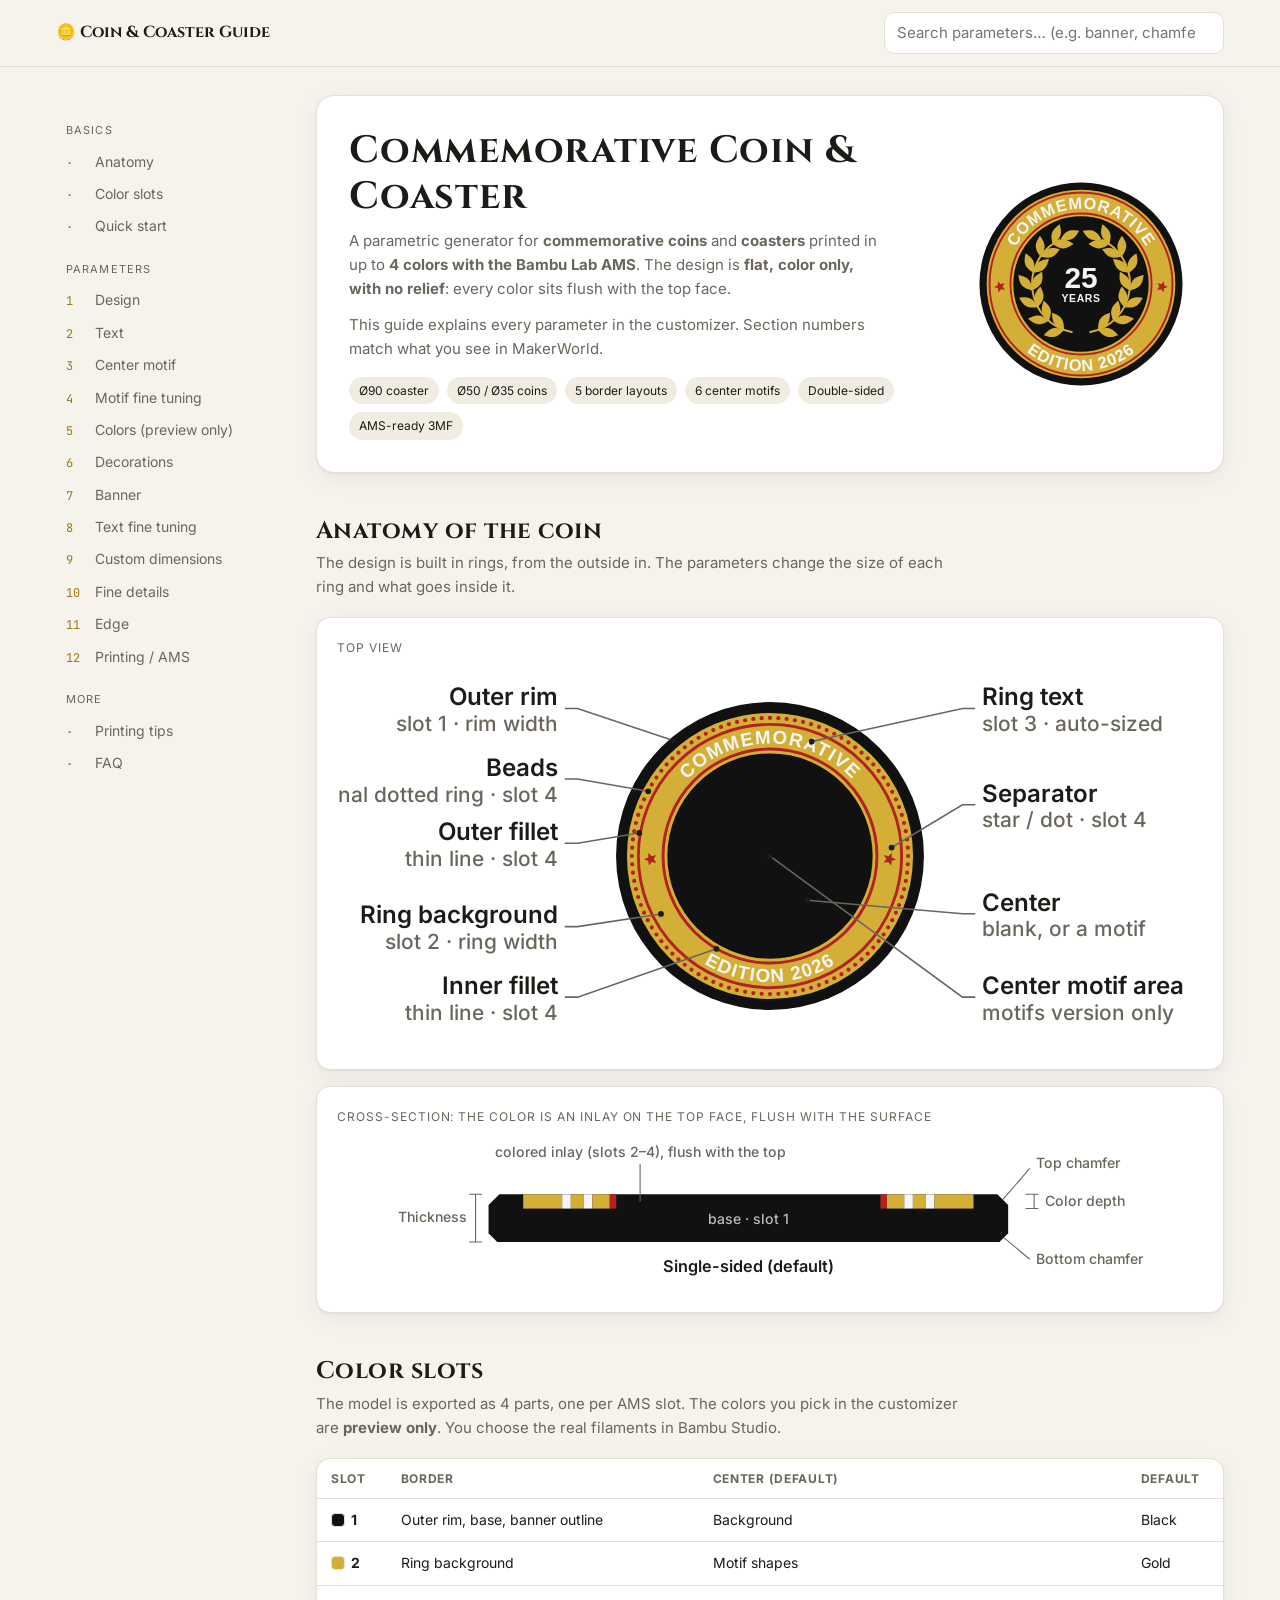
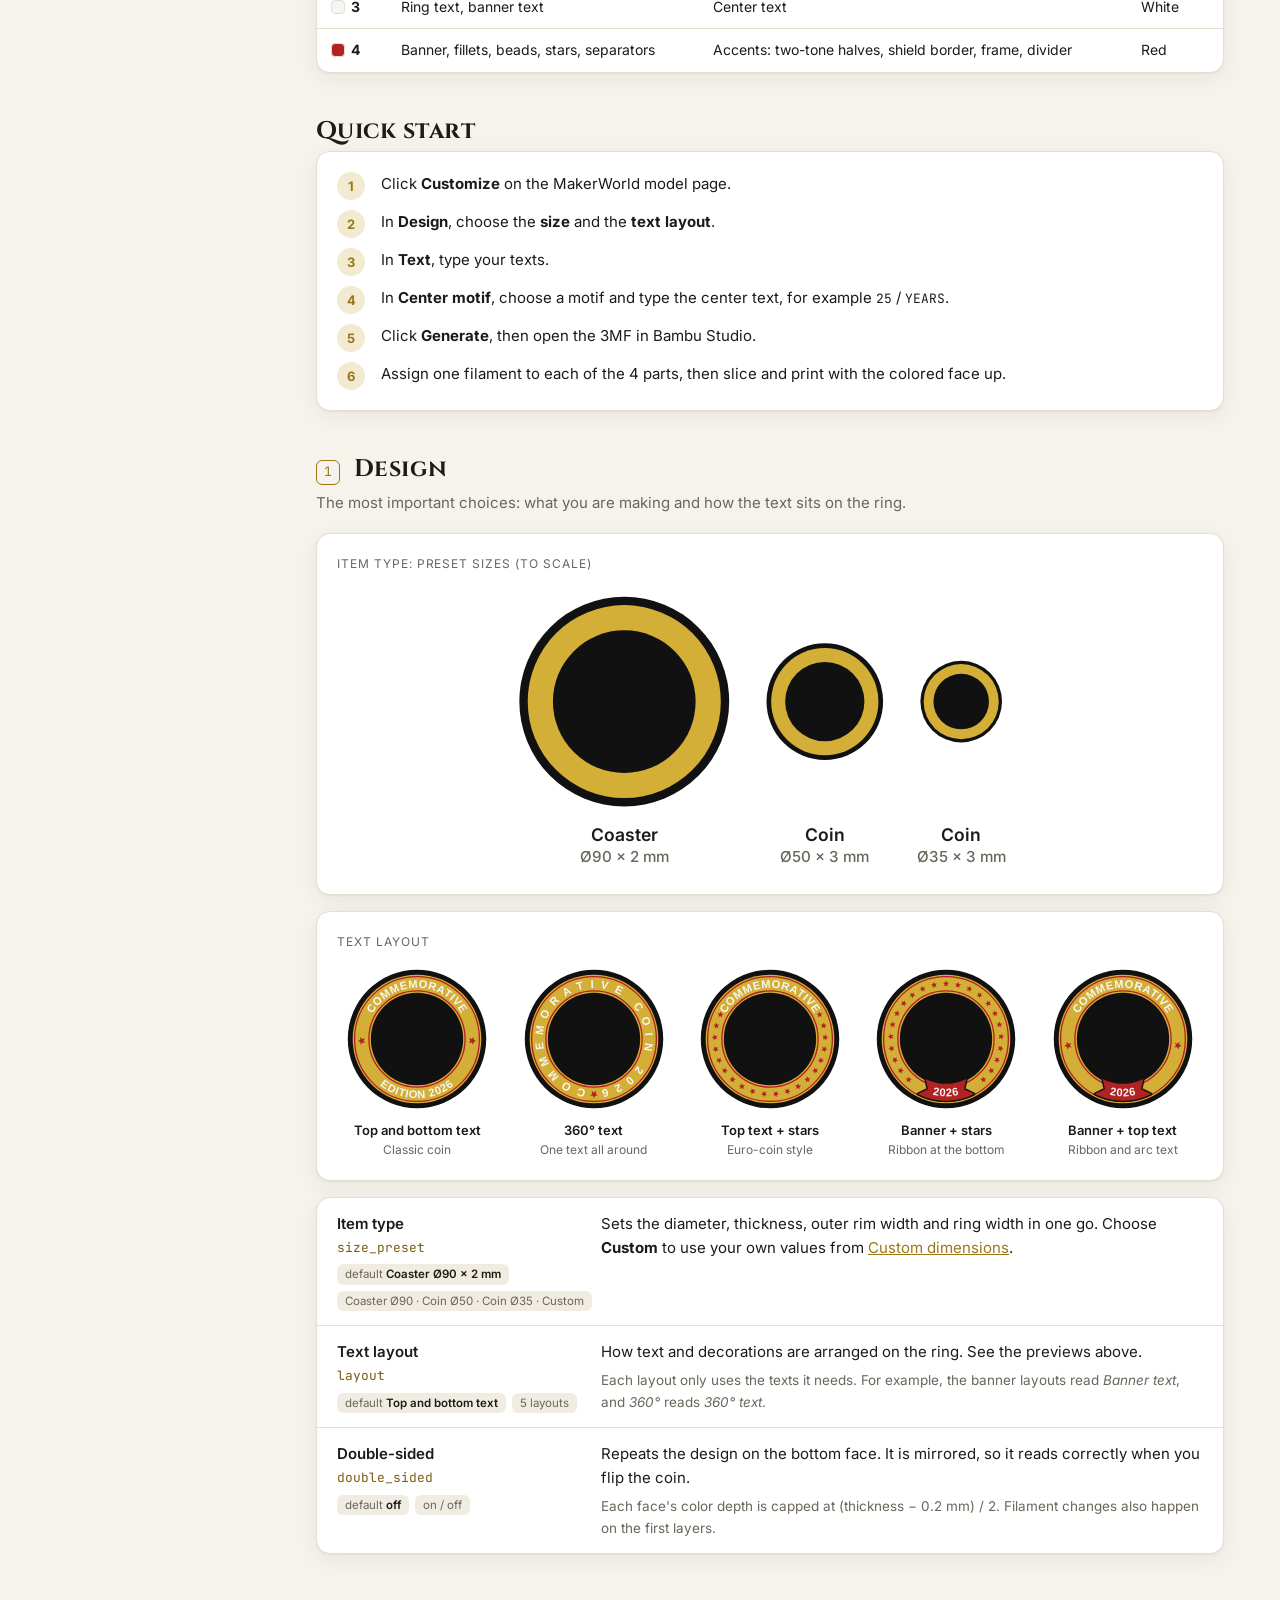
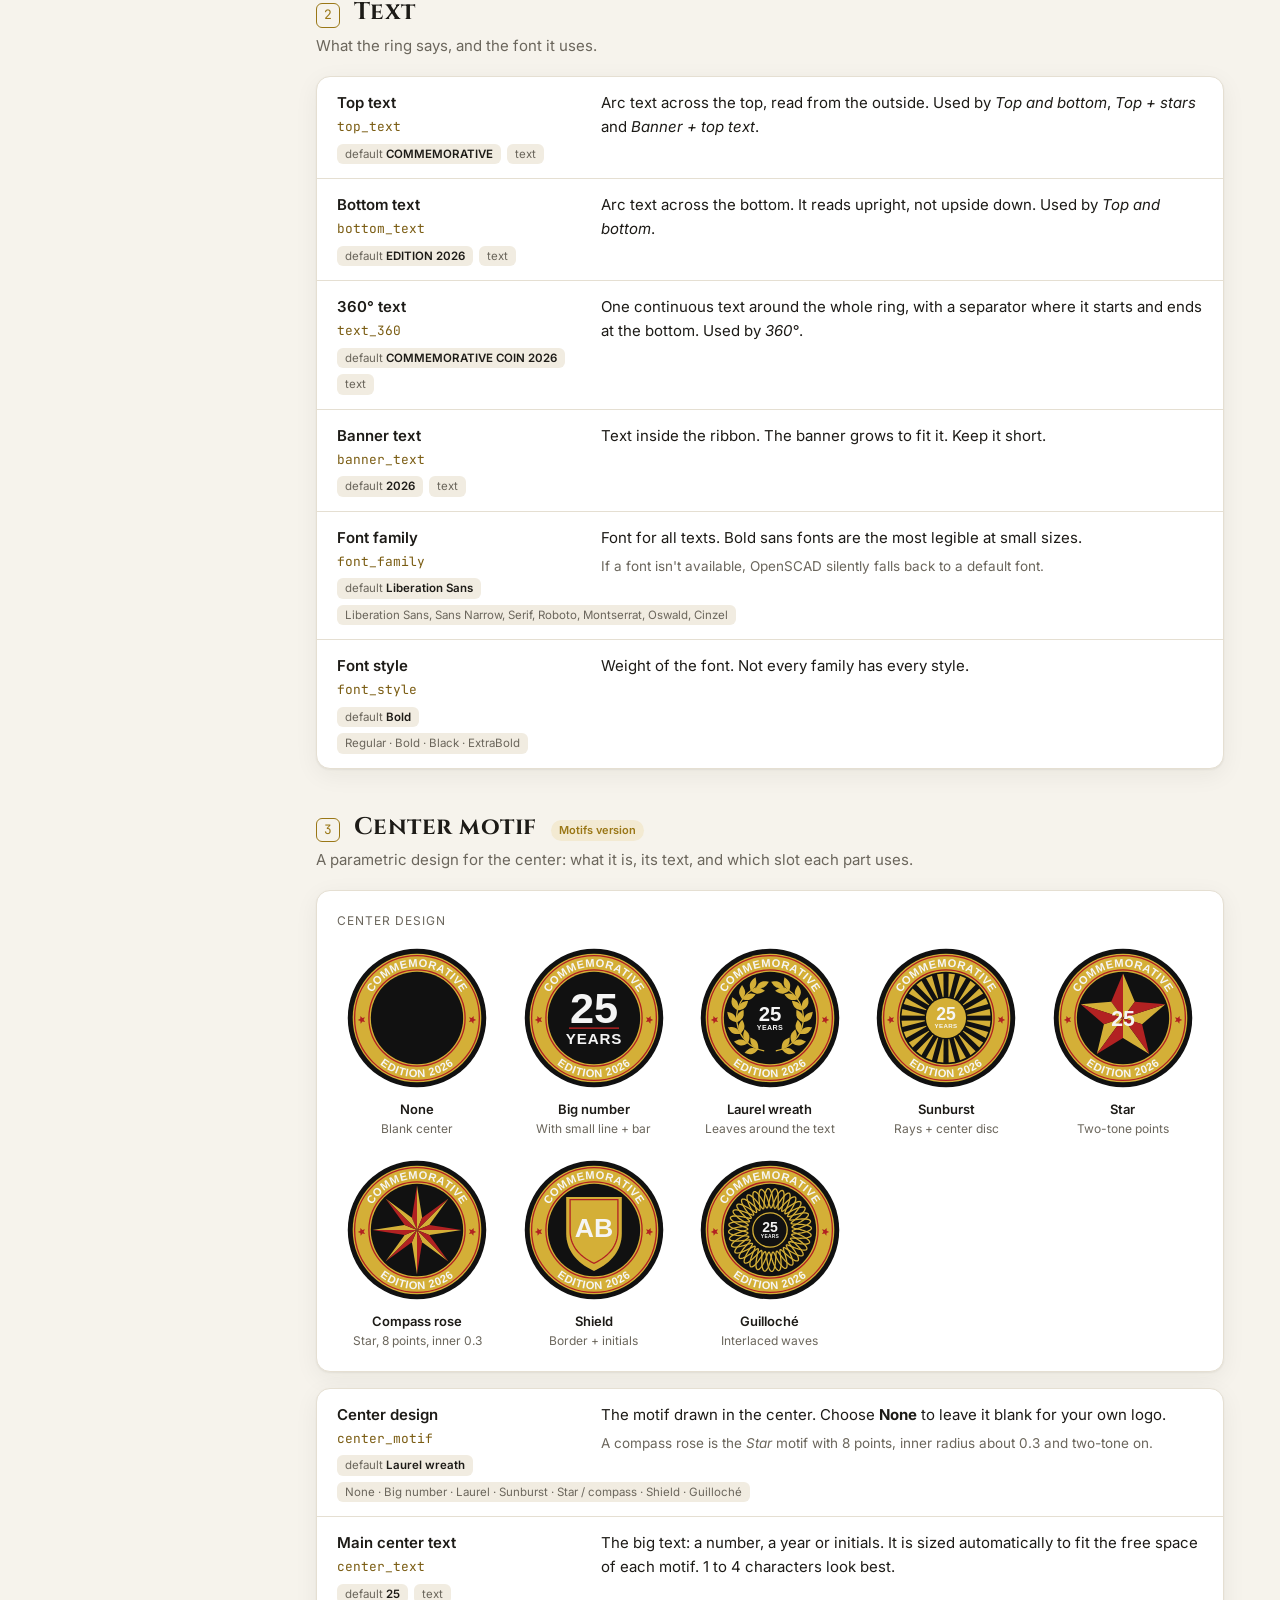
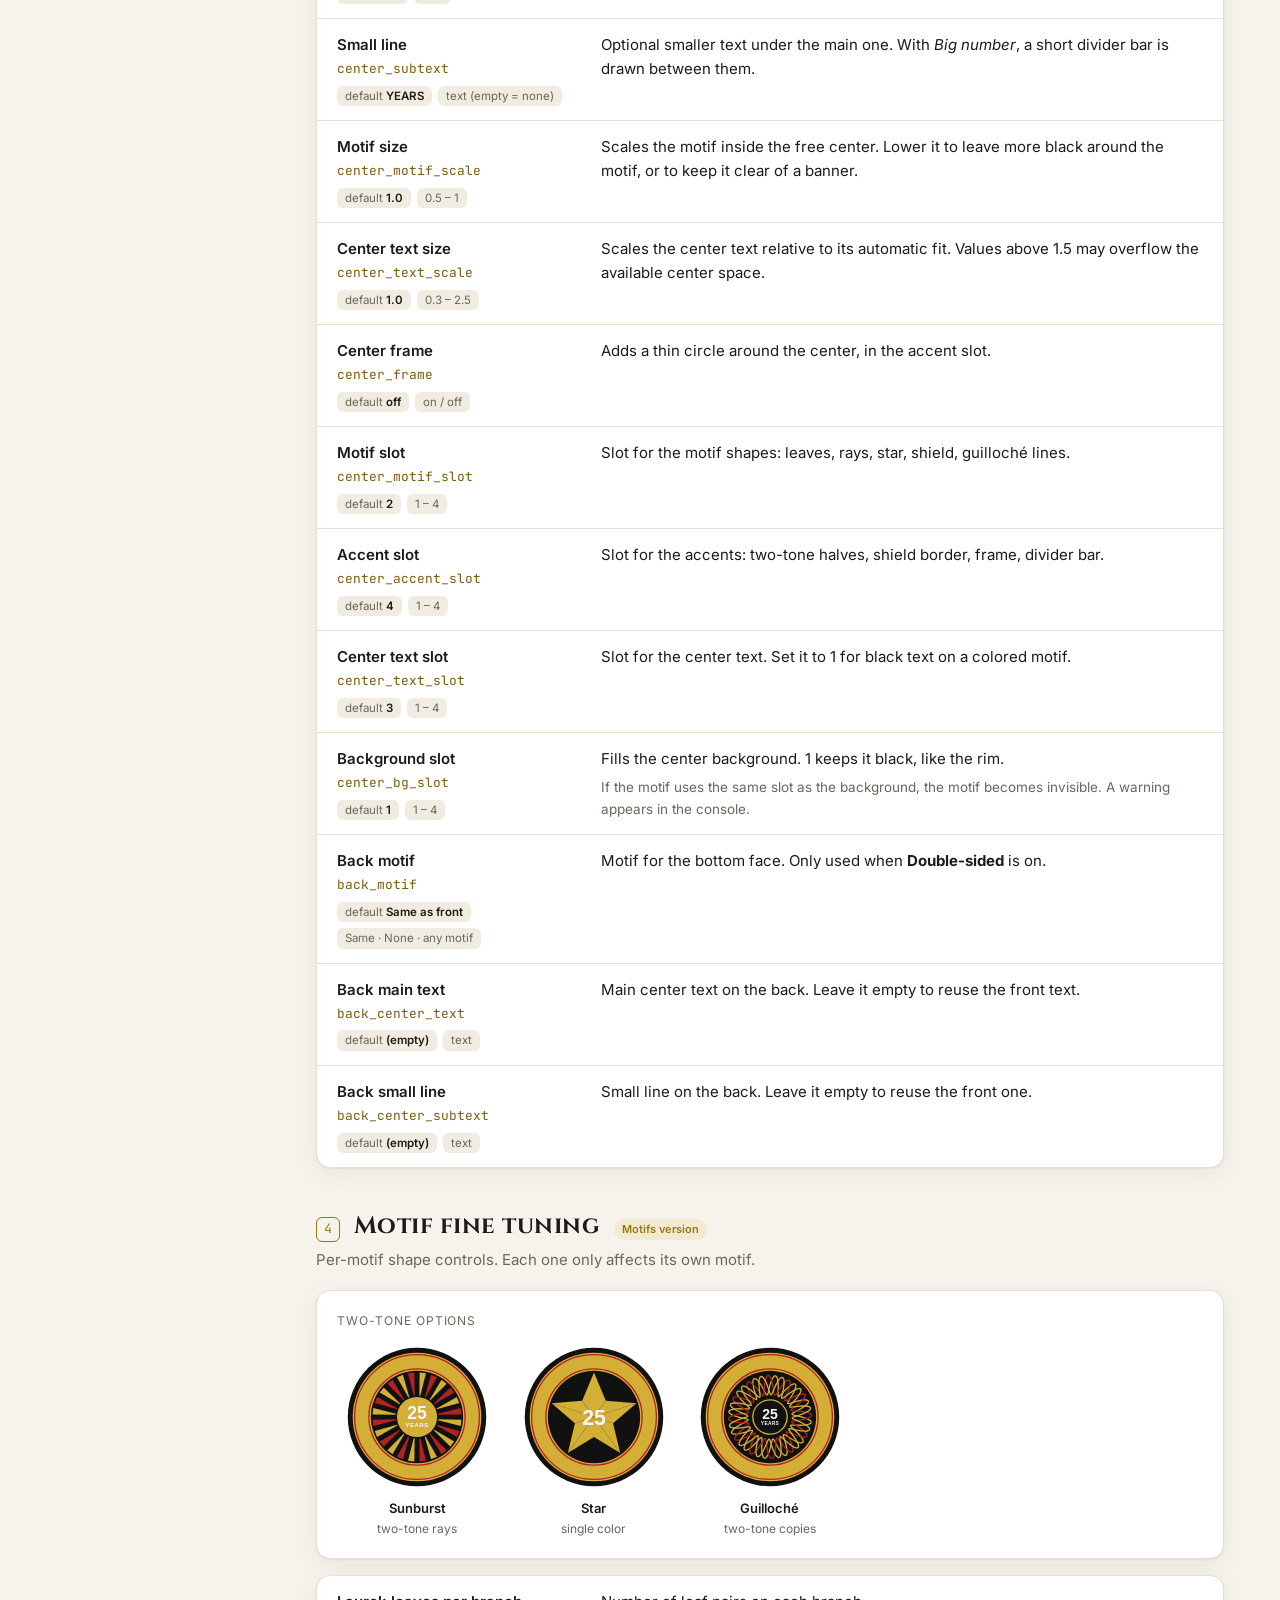
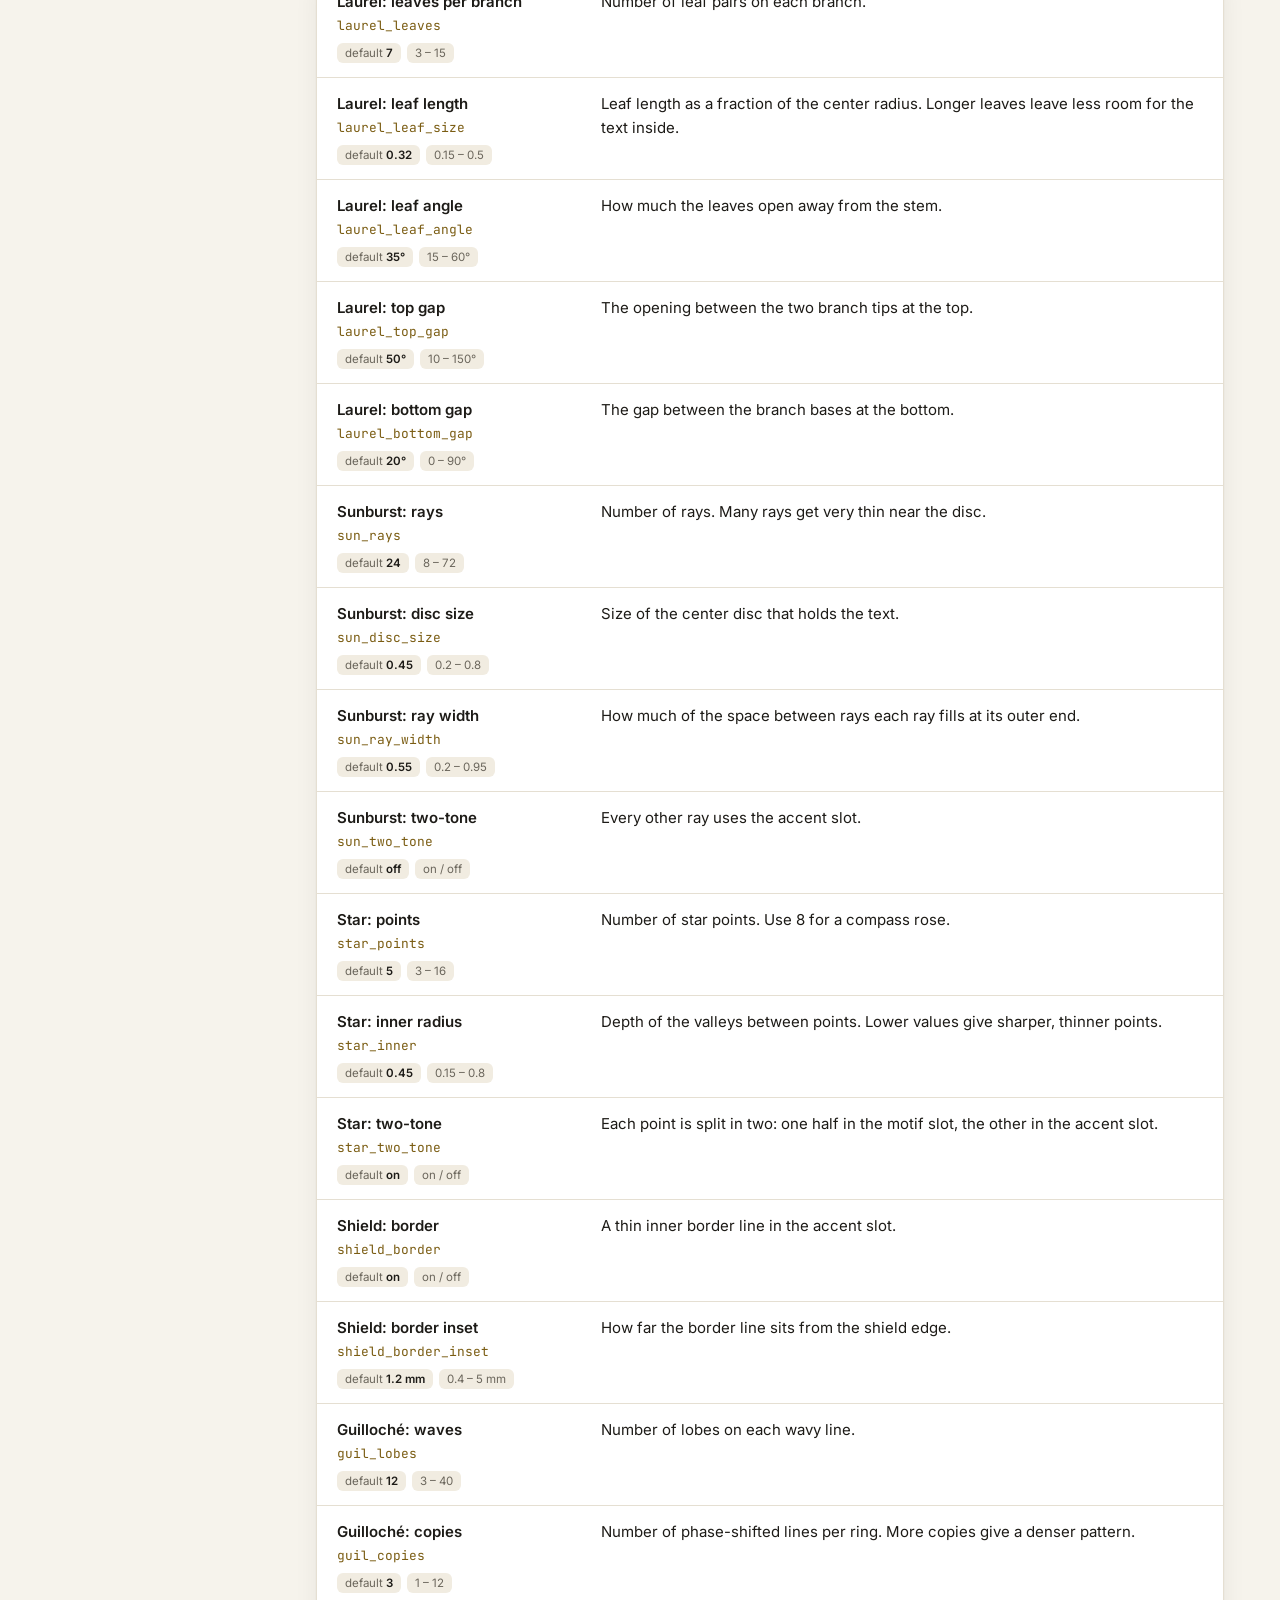
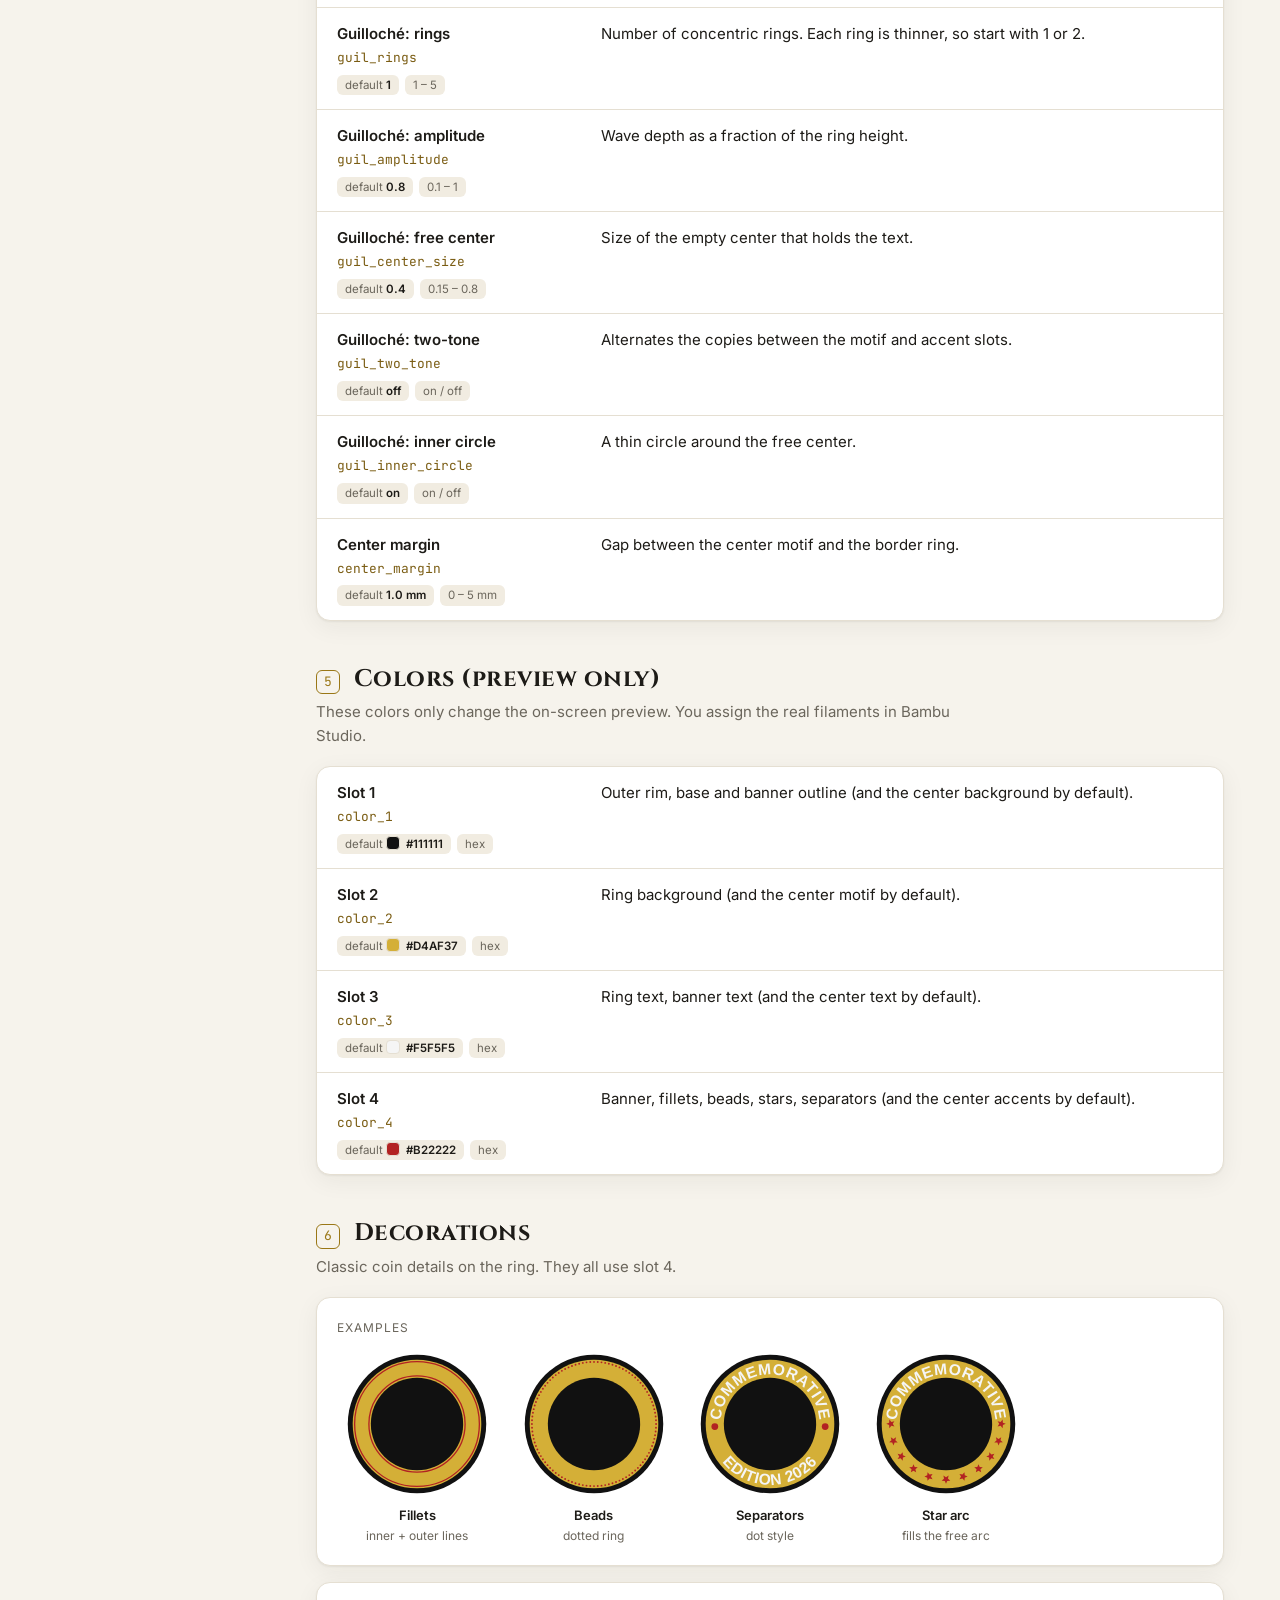
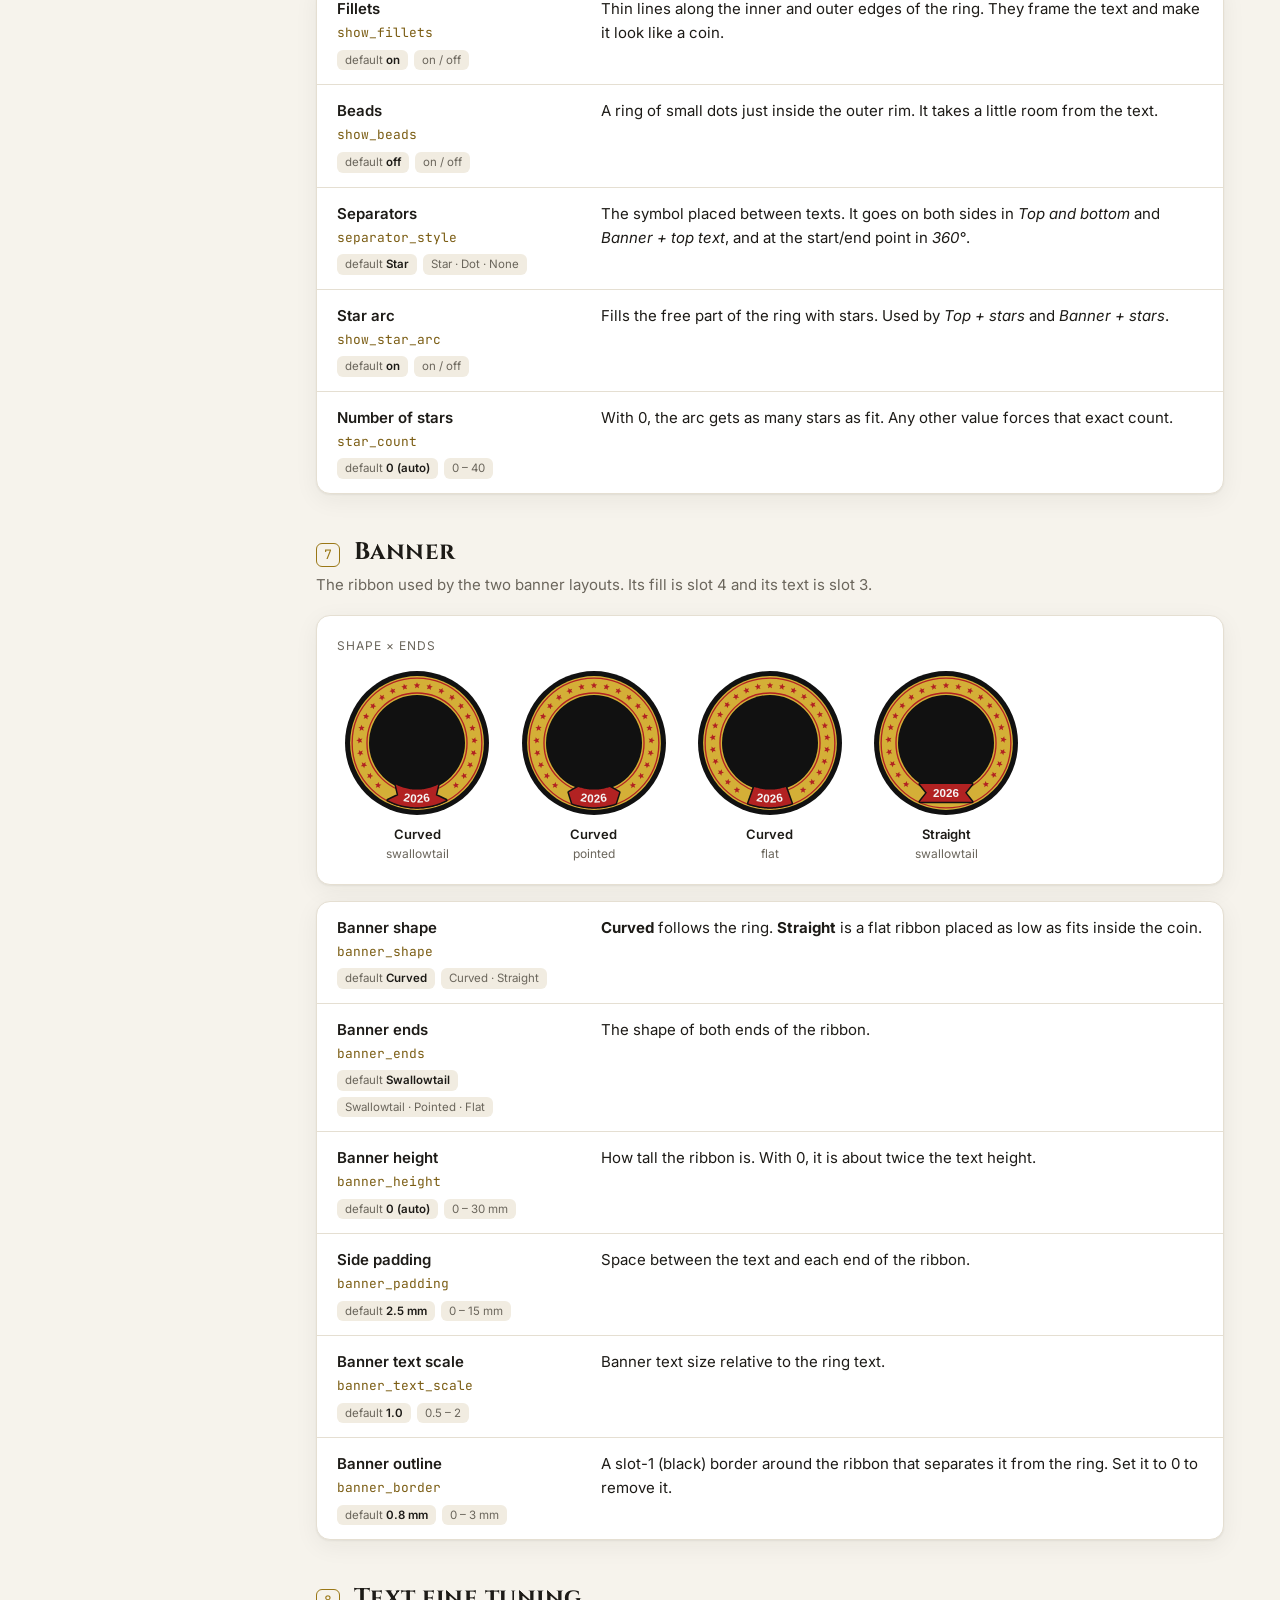
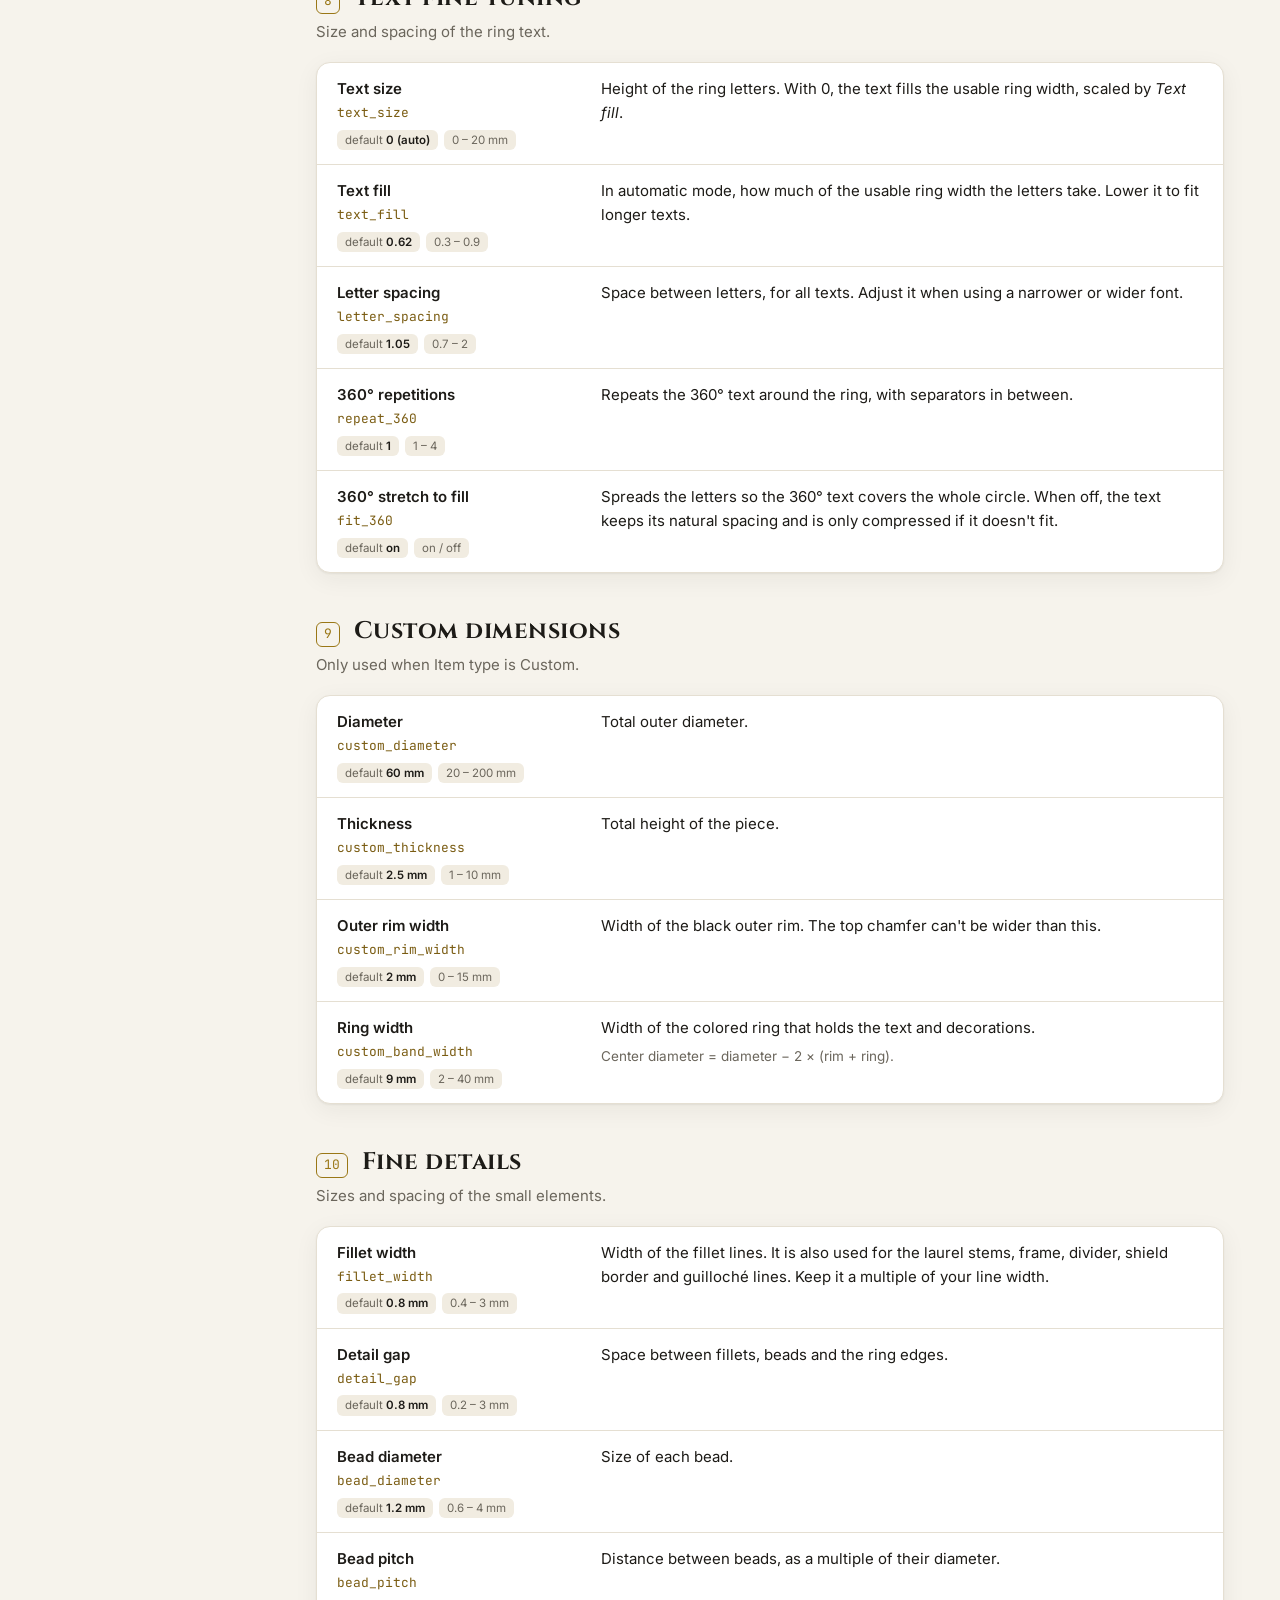
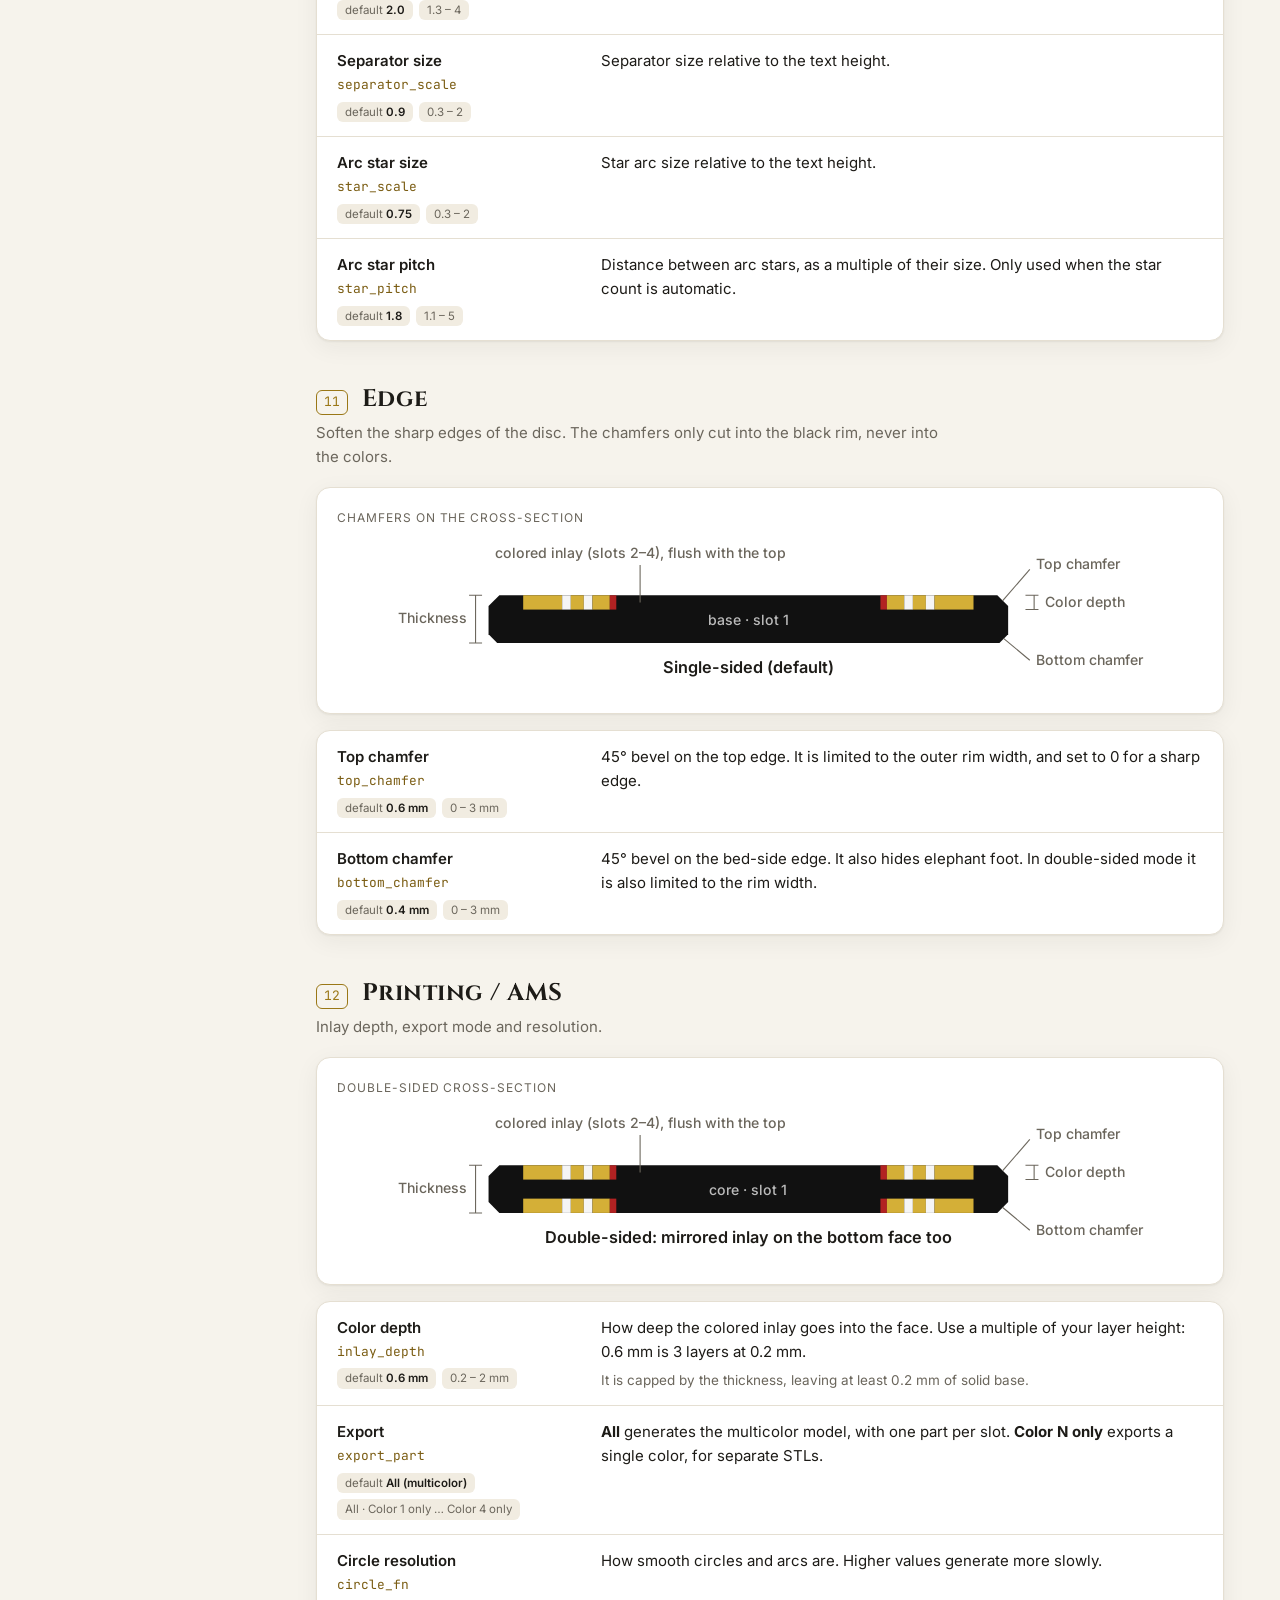
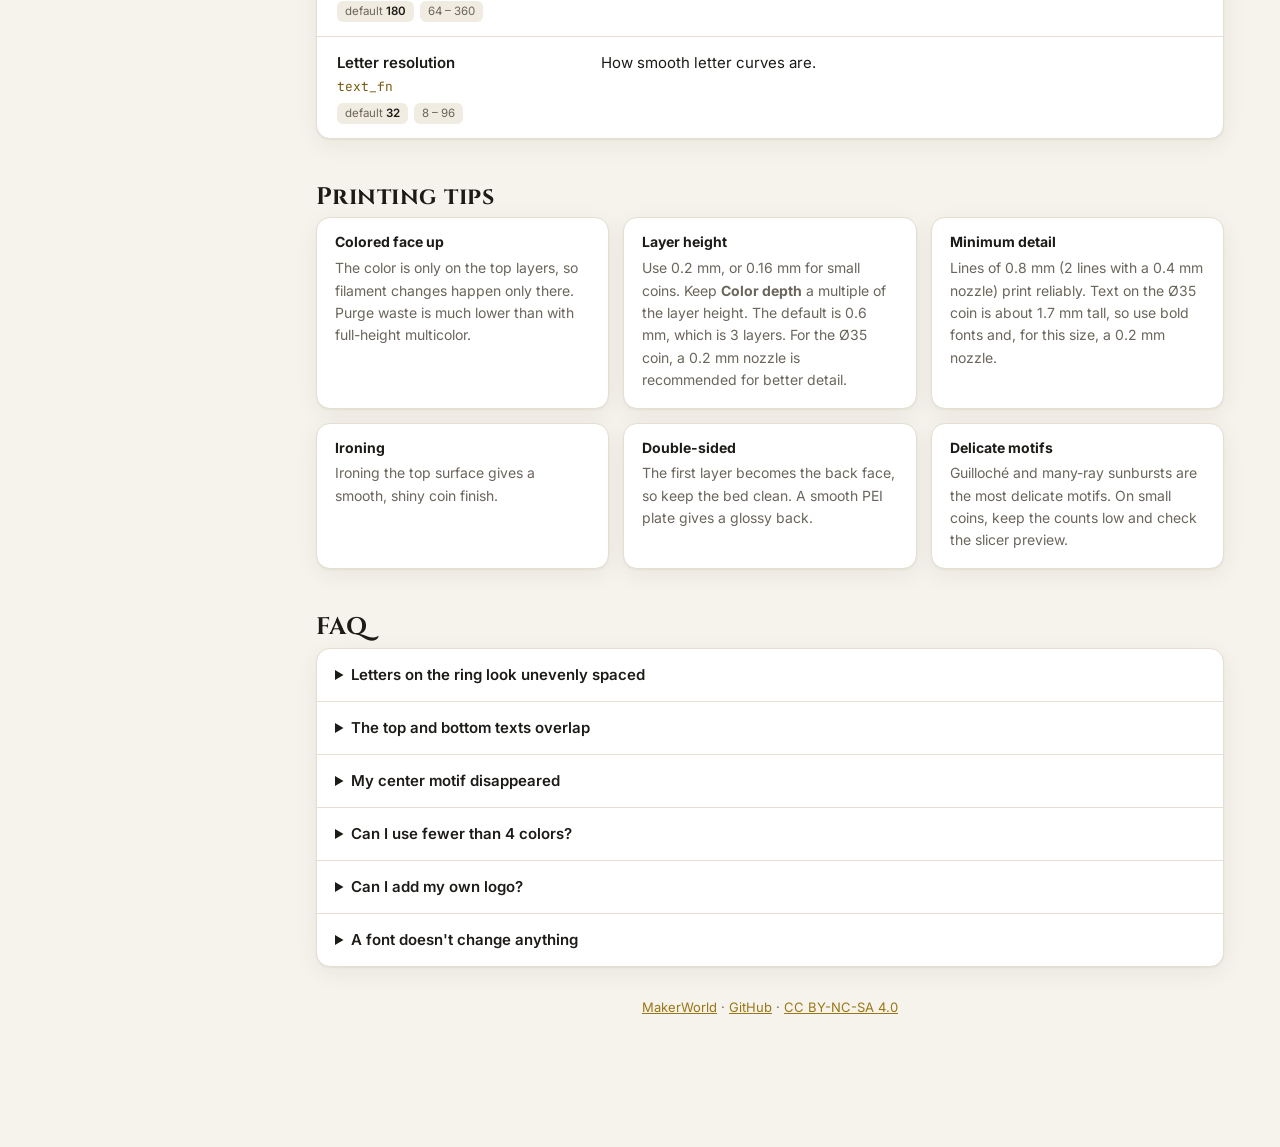
==== commit e4ed7047: "parametric coin: replace 45mm variant with 35mm, reduce coin rims, allow center text scale up to 2.5" ====
--- a/parametric_connmemorative_coin/index.html
+++ b/parametric_connmemorative_coin/index.html
@@ -201,7 +201,7 @@
         <p>A parametric generator for <strong>commemorative coins</strong> and <strong>coasters</strong> printed in up to <strong>4 colors with the Bambu Lab AMS</strong>. The design is <strong>flat, color only, with no relief</strong>: every color sits flush with the top face.</p>
         <p>This guide explains every parameter in the customizer. Section numbers match what you see in MakerWorld.</p>
         <div class="pill-row">
-          <span class="pill">Ø90 coaster</span><span class="pill">Ø50 / Ø45 coins</span><span class="pill">5 border layouts</span>
+          <span class="pill">Ø90 coaster</span><span class="pill">Ø50 / Ø35 coins</span><span class="pill">5 border layouts</span>
           <span class="pill only-motifs">6 center motifs</span><span class="pill">Double-sided</span><span class="pill">AMS-ready 3MF</span>
         </div>
       </div>
@@ -258,8 +258,8 @@
       <header><h2>Printing tips</h2></header>
       <div class="tips">
         <div class="card"><h3>Colored face up</h3><p>The color is only on the top layers, so filament changes happen only there. Purge waste is much lower than with full-height multicolor.</p></div>
-        <div class="card"><h3>Layer height</h3><p>Use 0.2 mm, or 0.16 mm for small coins. Keep <b>Color depth</b> a multiple of the layer height. The default is 0.6 mm, which is 3 layers.</p></div>
-        <div class="card"><h3>Minimum detail</h3><p>Lines of 0.8 mm (2 lines with a 0.4 mm nozzle) print reliably. Text on the Ø45 coin is about 2.7 mm tall, so use bold fonts.</p></div>
+        <div class="card"><h3>Layer height</h3><p>Use 0.2 mm, or 0.16 mm for small coins. Keep <b>Color depth</b> a multiple of the layer height. The default is 0.6 mm, which is 3 layers. For the Ø35 coin, a 0.2 mm nozzle is recommended for better detail.</p></div>
+        <div class="card"><h3>Minimum detail</h3><p>Lines of 0.8 mm (2 lines with a 0.4 mm nozzle) print reliably. Text on the Ø35 coin is about 1.7 mm tall, so use bold fonts and, for this size, a 0.2 mm nozzle.</p></div>
         <div class="card"><h3>Ironing</h3><p>Ironing the top surface gives a smooth, shiny coin finish.</p></div>
         <div class="card"><h3>Double-sided</h3><p>The first layer becomes the back face, so keep the bed clean. A smooth PEI plate gives a glossy back.</p></div>
         <div class="card only-motifs"><h3>Delicate motifs</h3><p>Guilloché and many-ray sunbursts are the most delicate motifs. On small coins, keep the counts low and check the slicer preview.</p></div>
@@ -566,7 +566,7 @@
 
 /* ---------- Small standalone figures ---------- */
 function sizesFig() {
-  const items = [[90, 'Coaster', 'Ø90 × 2 mm'], [50, 'Coin', 'Ø50 × 3 mm'], [45, 'Coin', 'Ø45 × 3 mm']];
+  const items = [[90, 'Coaster', 'Ø90 × 2 mm'], [50, 'Coin', 'Ø50 × 3 mm'], [35, 'Coin', 'Ø35 × 3 mm']];
   let x = 0, s = '';
   for (const [d, a, b] of items) {
     const r = d / 2;
@@ -602,7 +602,7 @@
       ].map(([l, c, s]) => [coin({ layout: l }), c, s])) },
     ],
     params: [
-      ['Item type', 'size_preset', 'Coaster Ø90 × 2 mm', 'Coaster Ø90 · Coin Ø50 · Coin Ø45 · Custom',
+      ['Item type', 'size_preset', 'Coaster Ø90 × 2 mm', 'Coaster Ø90 · Coin Ø50 · Coin Ø35 · Custom',
         '<p>Sets the diameter, thickness, outer rim width and ring width in one go. Choose <b>Custom</b> to use your own values from <a href="#custom">Custom dimensions</a>.</p>'],
       ['Text layout', 'layout', 'Top and bottom text', '5 layouts',
         '<p>How text and decorations are arranged on the ring. See the previews above.</p><p class="tip">Each layout only uses the texts it needs. For example, the banner layouts read <i>Banner text</i>, and <i>360°</i> reads <i>360° text</i>.</p>'],
@@ -640,7 +640,7 @@
       ['Main center text', 'center_text', '25', 'text', '<p>The big text: a number, a year or initials. It is sized automatically to fit the free space of each motif. 1 to 4 characters look best.</p>'],
       ['Small line', 'center_subtext', 'YEARS', 'text (empty = none)', '<p>Optional smaller text under the main one. With <i>Big number</i>, a short divider bar is drawn between them.</p>'],
       ['Motif size', 'center_motif_scale', '1.0', '0.5 – 1', '<p>Scales the motif inside the free center. Lower it to leave more black around the motif, or to keep it clear of a banner.</p>'],
-      ['Center text size', 'center_text_scale', '1.0', '0.3 – 1.5', '<p>Scales the center text relative to its automatic fit.</p>'],
+      ['Center text size', 'center_text_scale', '1.0', '0.3 – 2.5', '<p>Scales the center text relative to its automatic fit. Values above 1.5 may overflow the available center space.</p>'],
       ['Center frame', 'center_frame', 'off', 'on / off', '<p>Adds a thin circle around the center, in the accent slot.</p>'],
       ['Motif slot', 'center_motif_slot', '2', '1 – 4', '<p>Slot for the motif shapes: leaves, rays, star, shield, guilloché lines.</p>'],
       ['Accent slot', 'center_accent_slot', '4', '1 – 4', '<p>Slot for the accents: two-tone halves, shield border, frame, divider bar.</p>'],
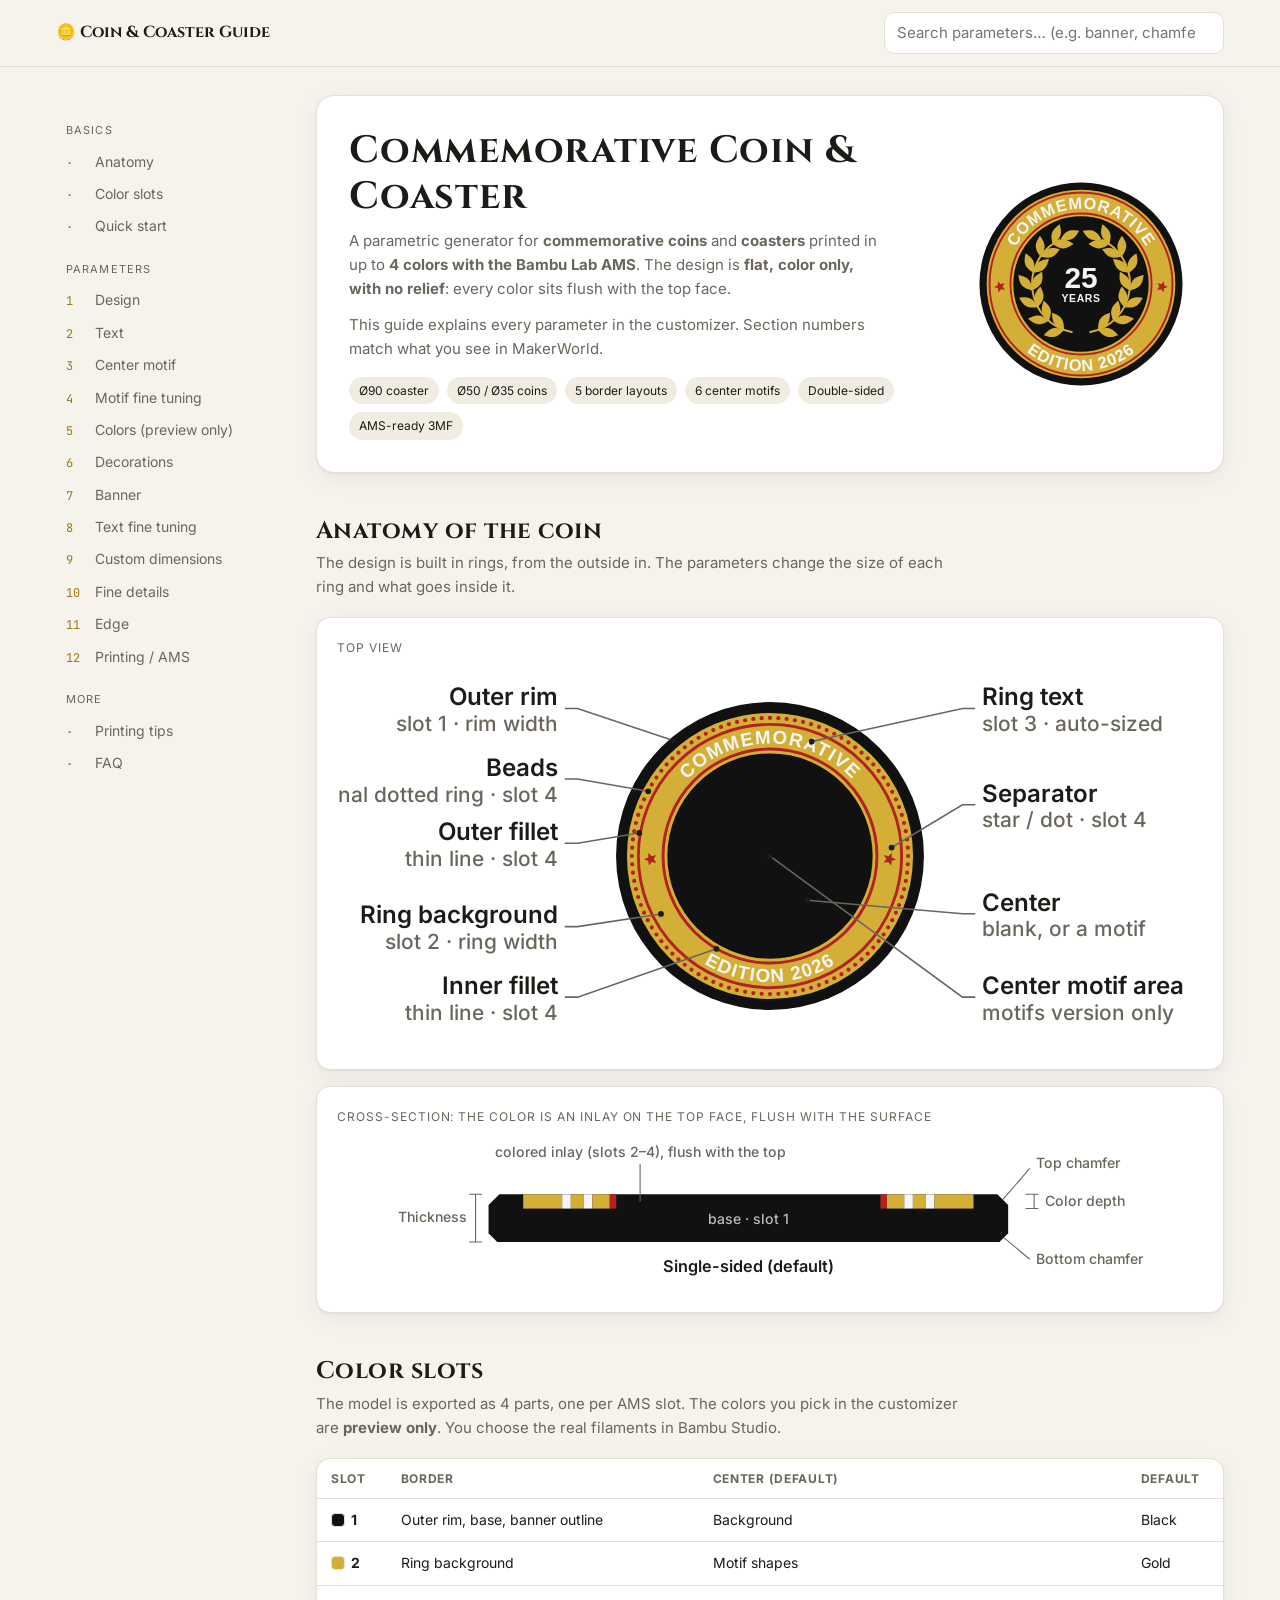
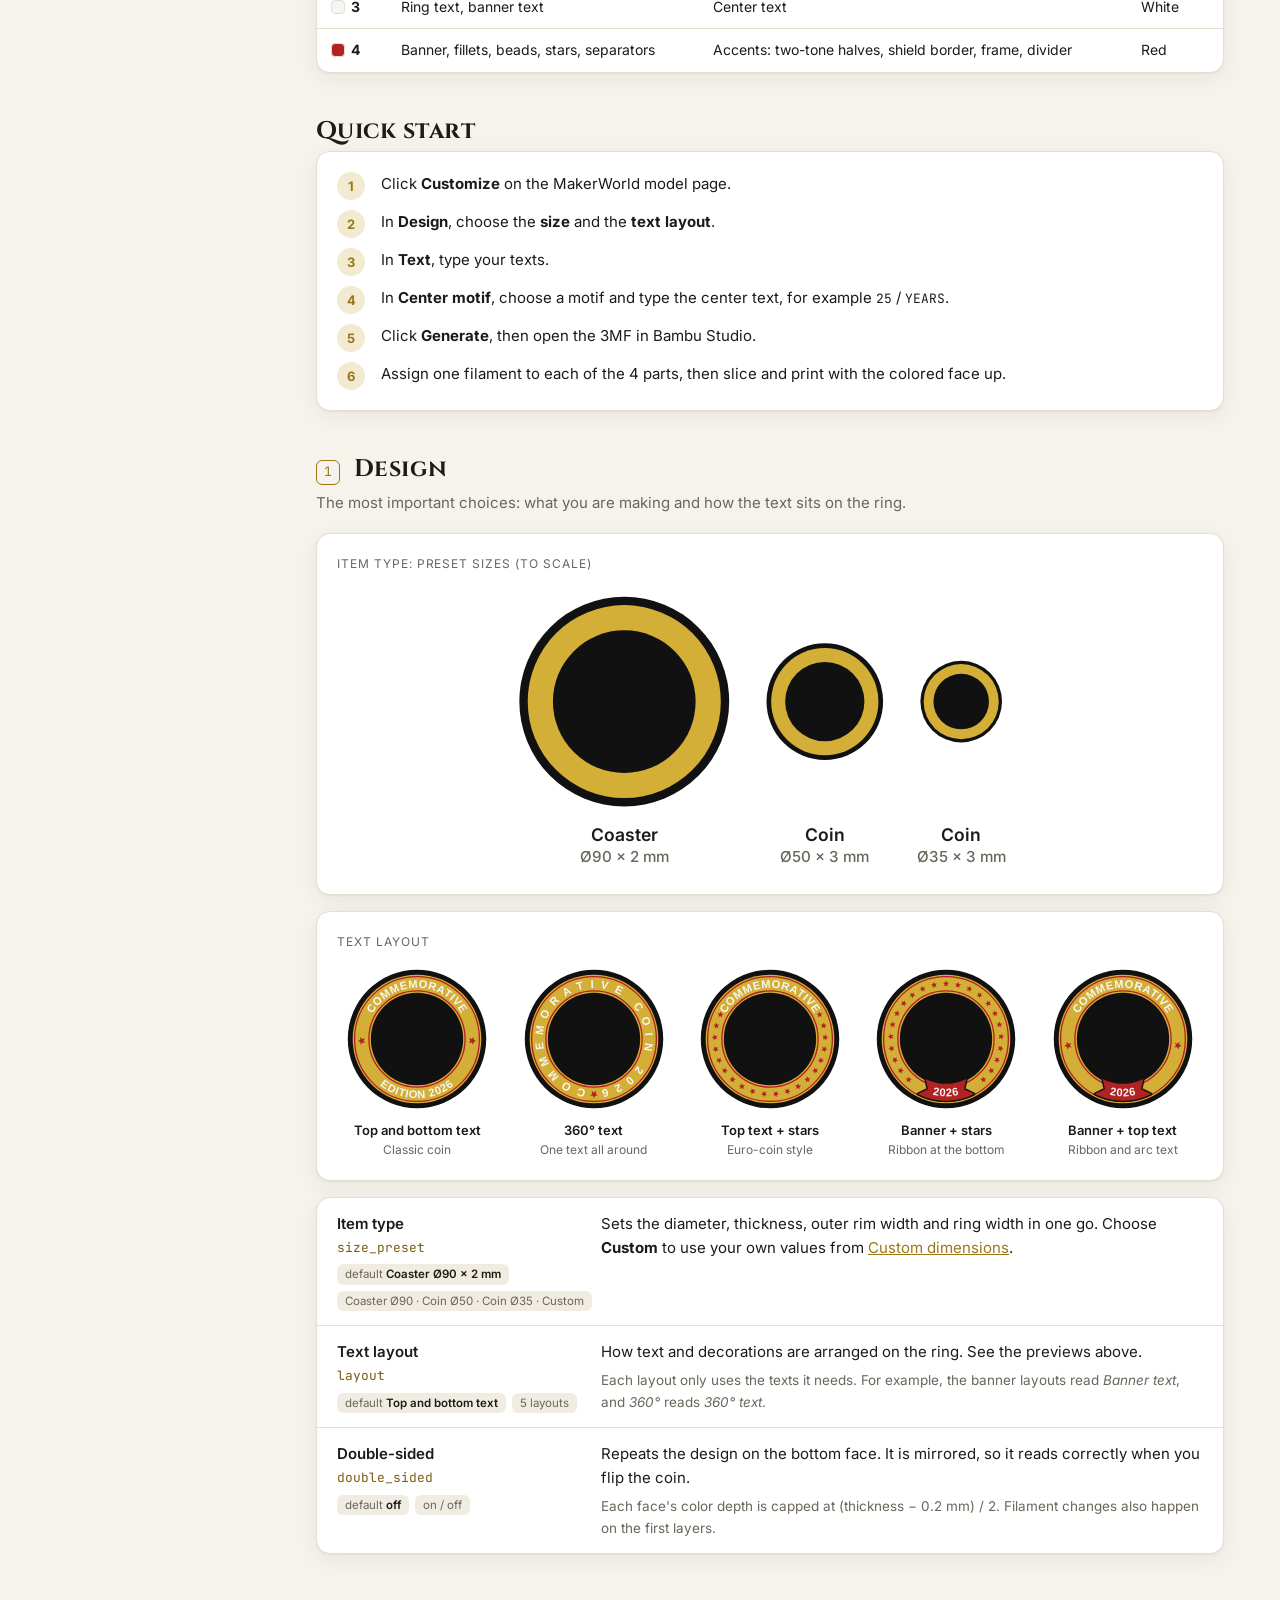
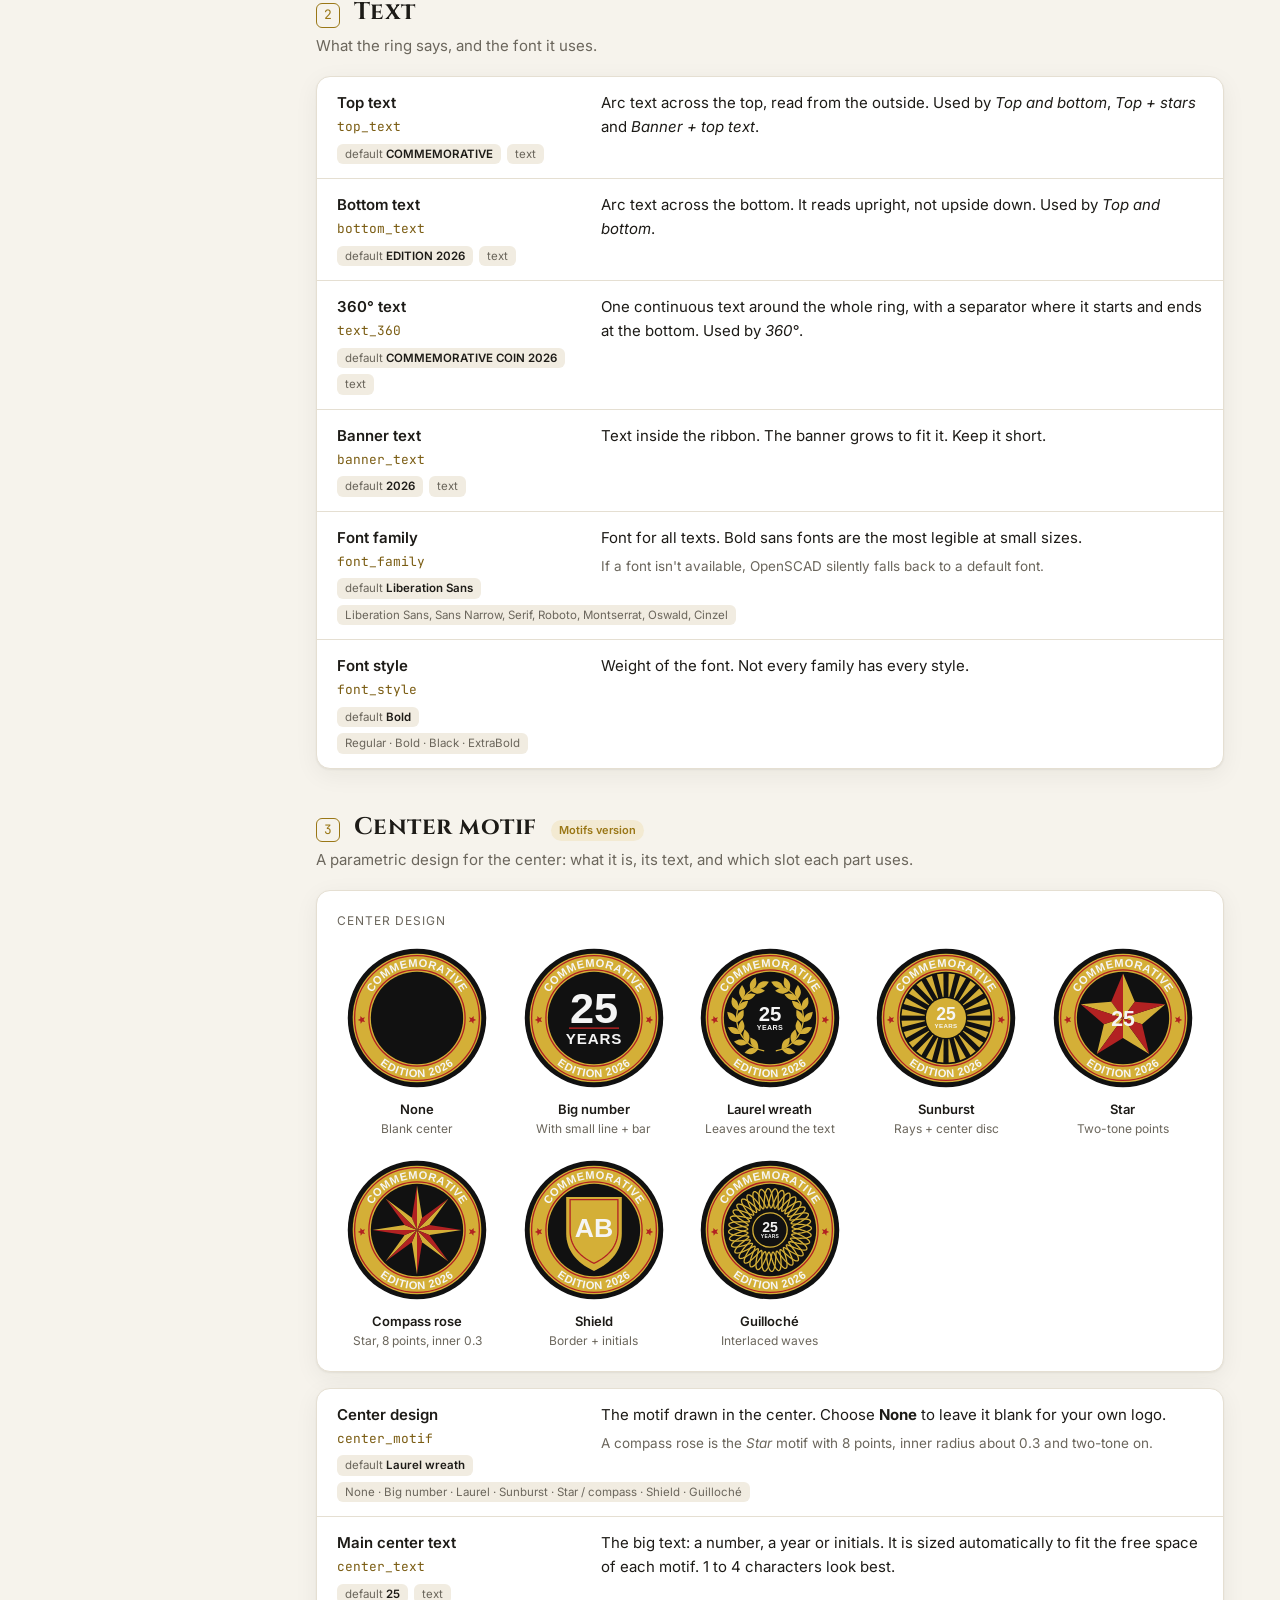
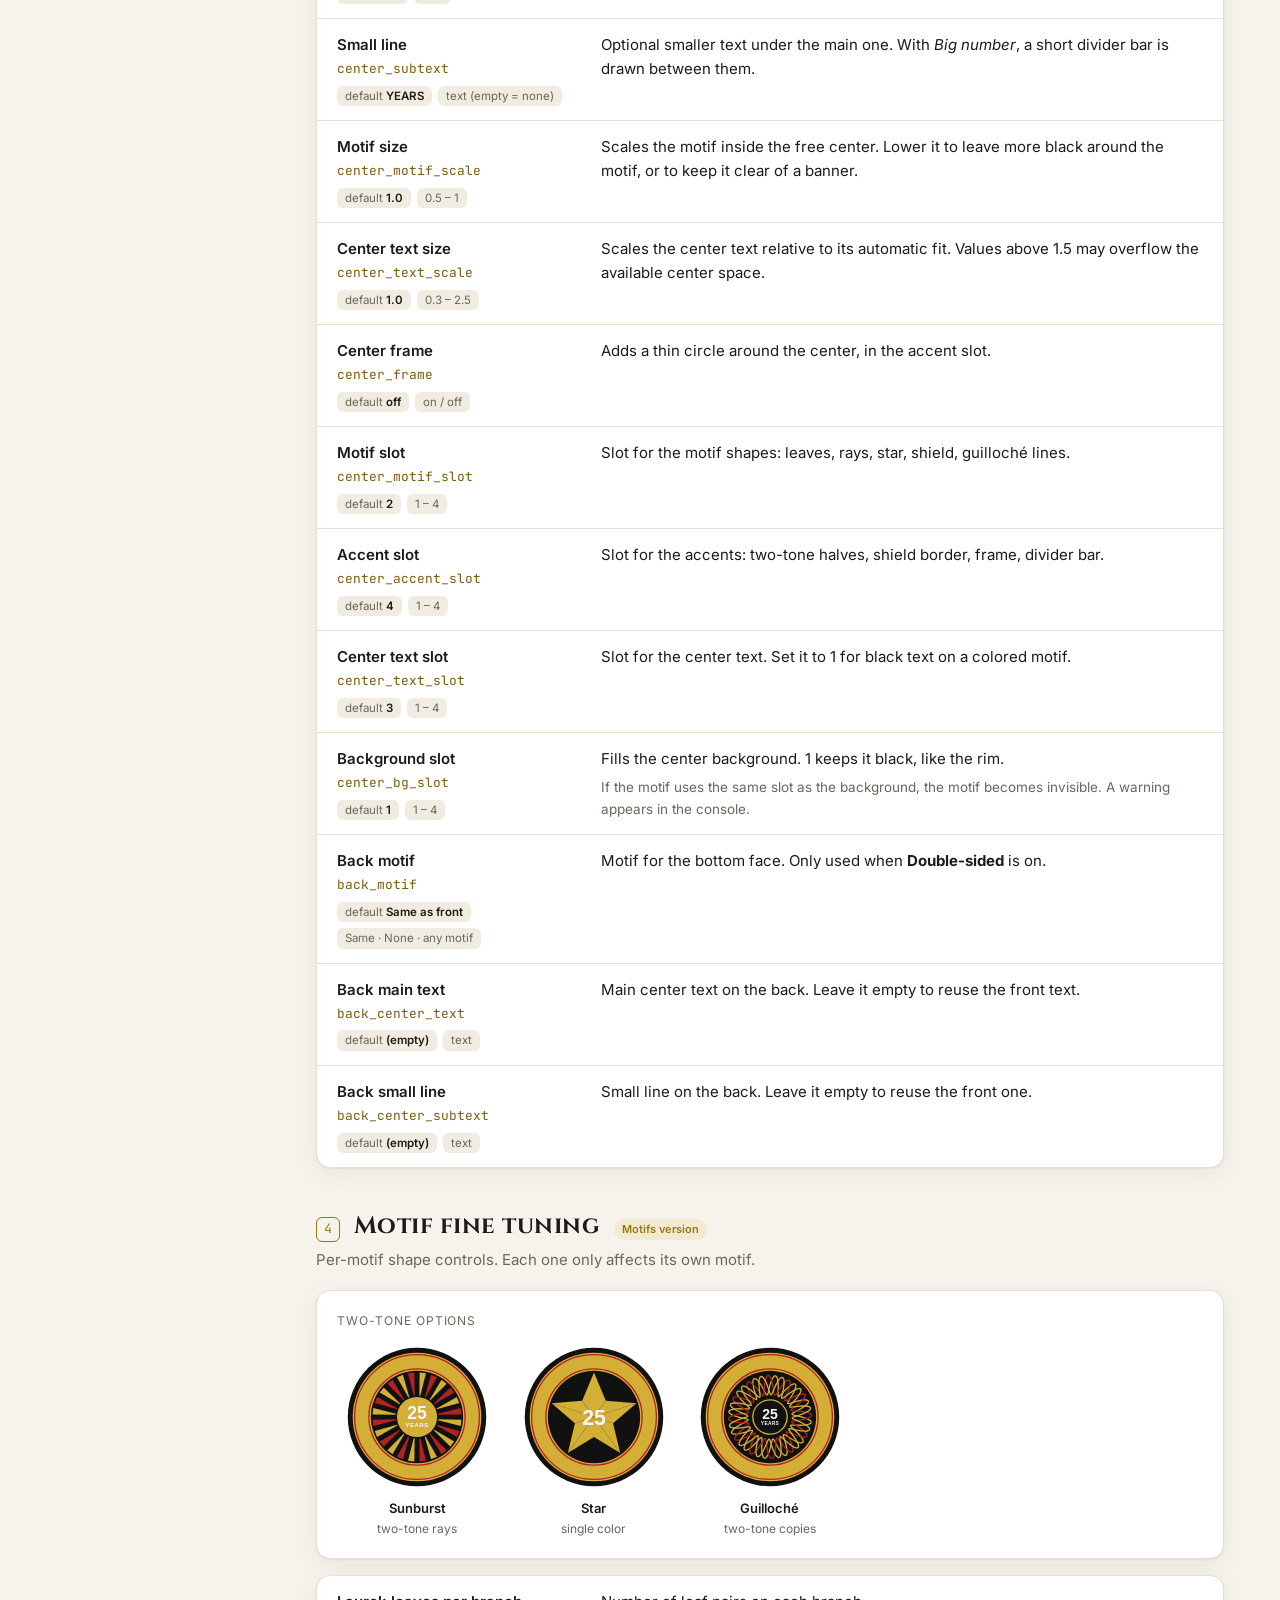
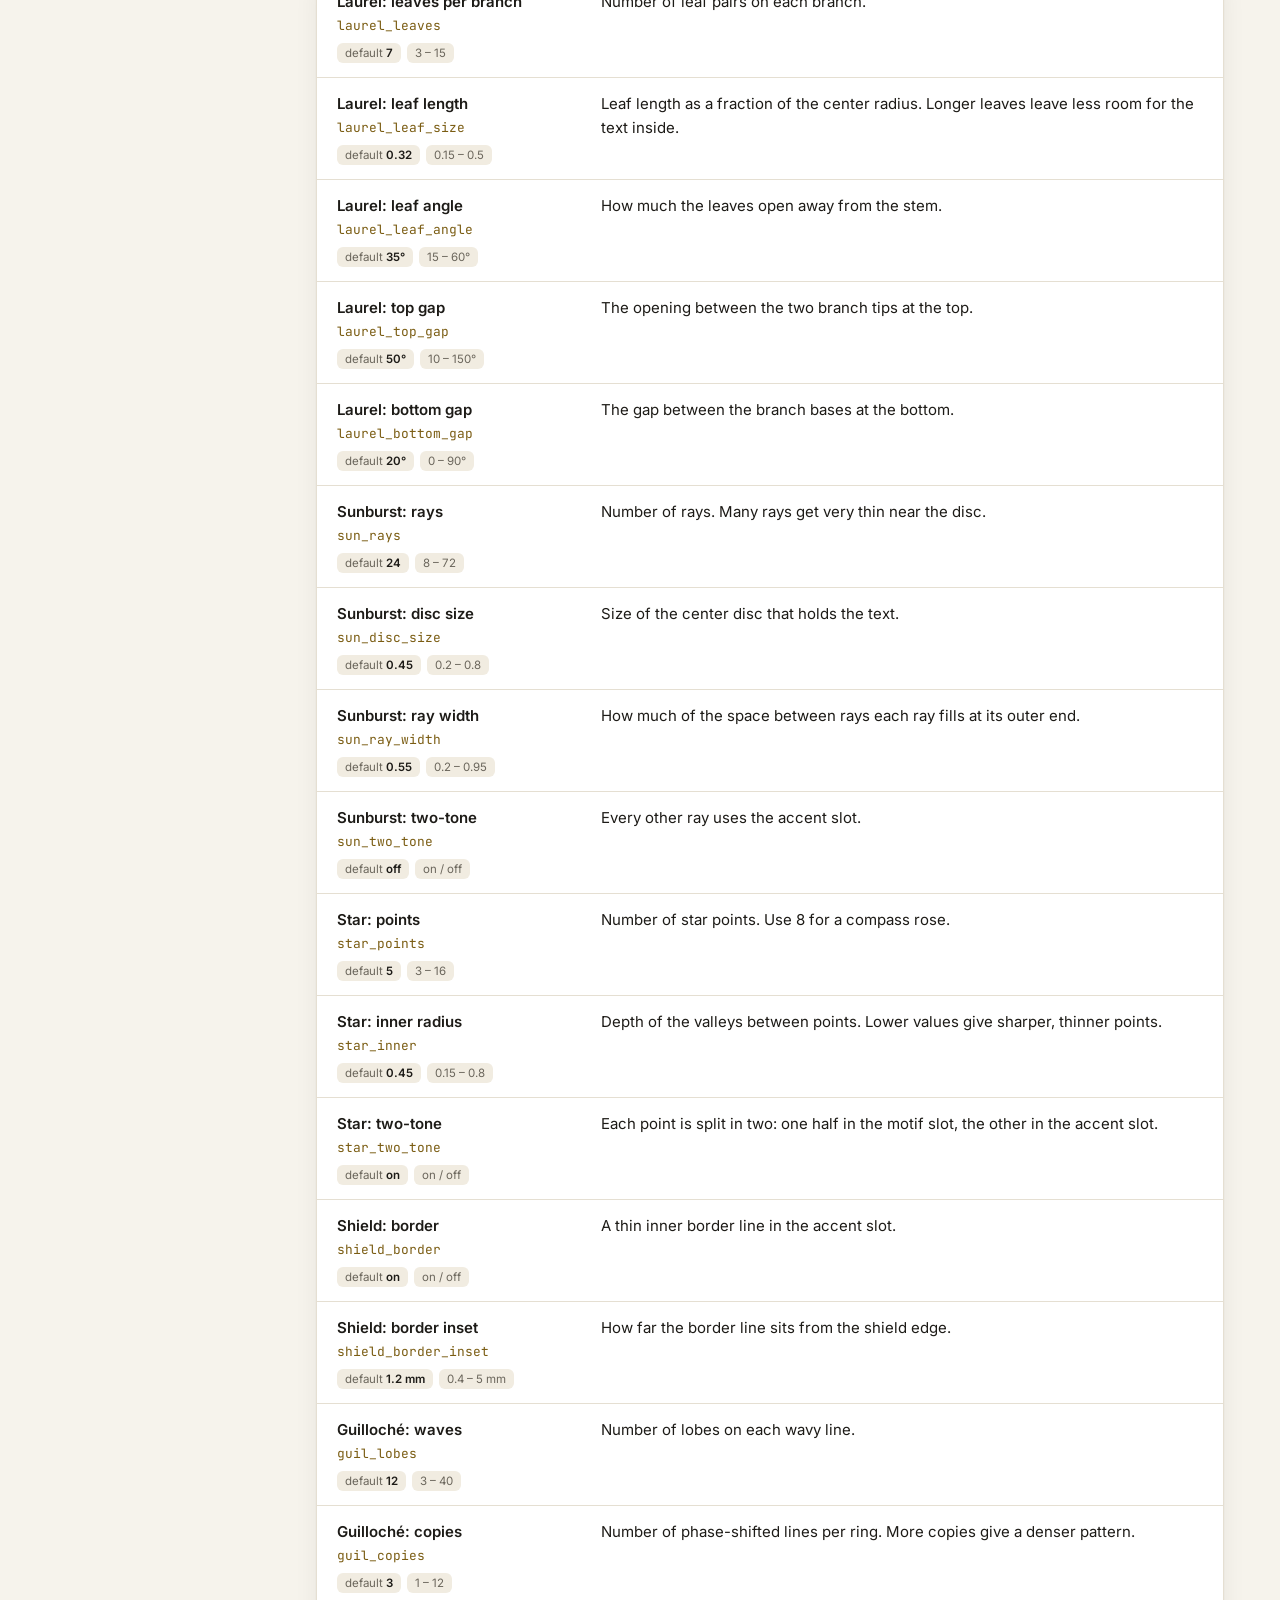
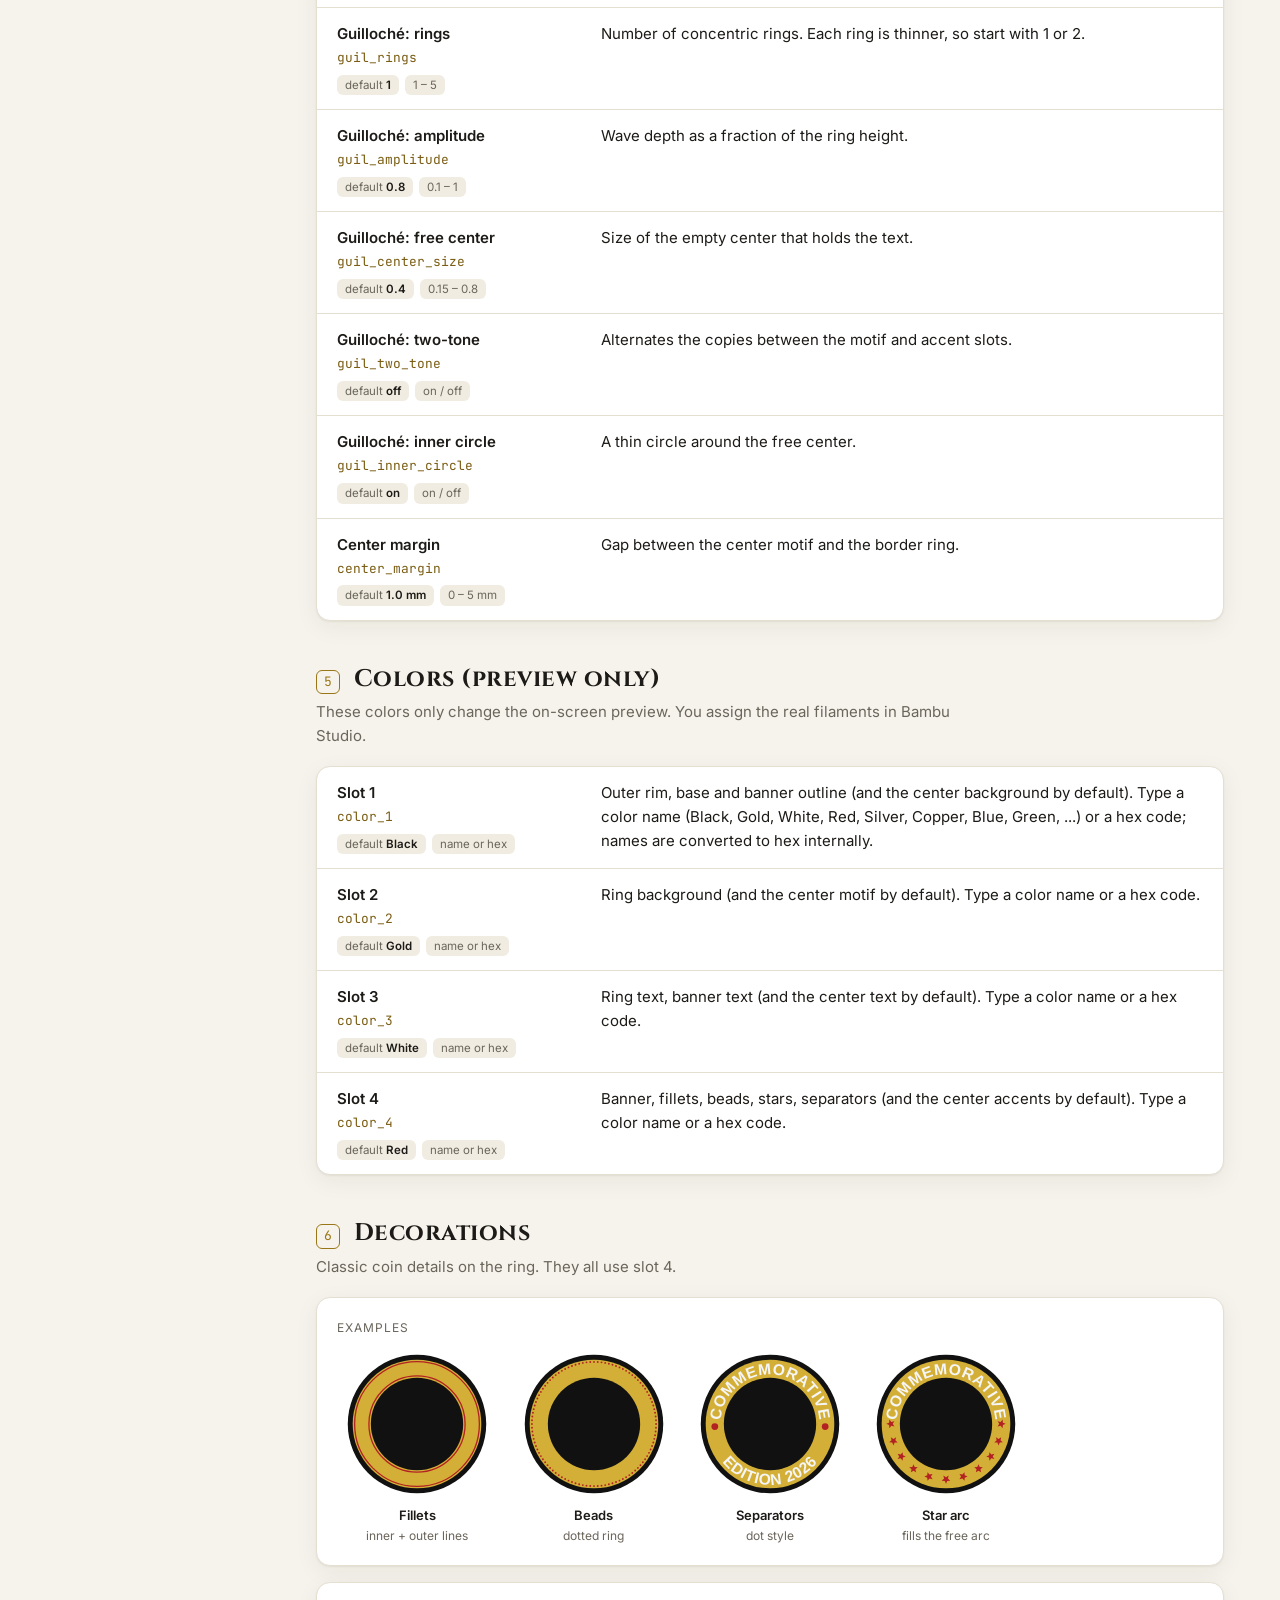
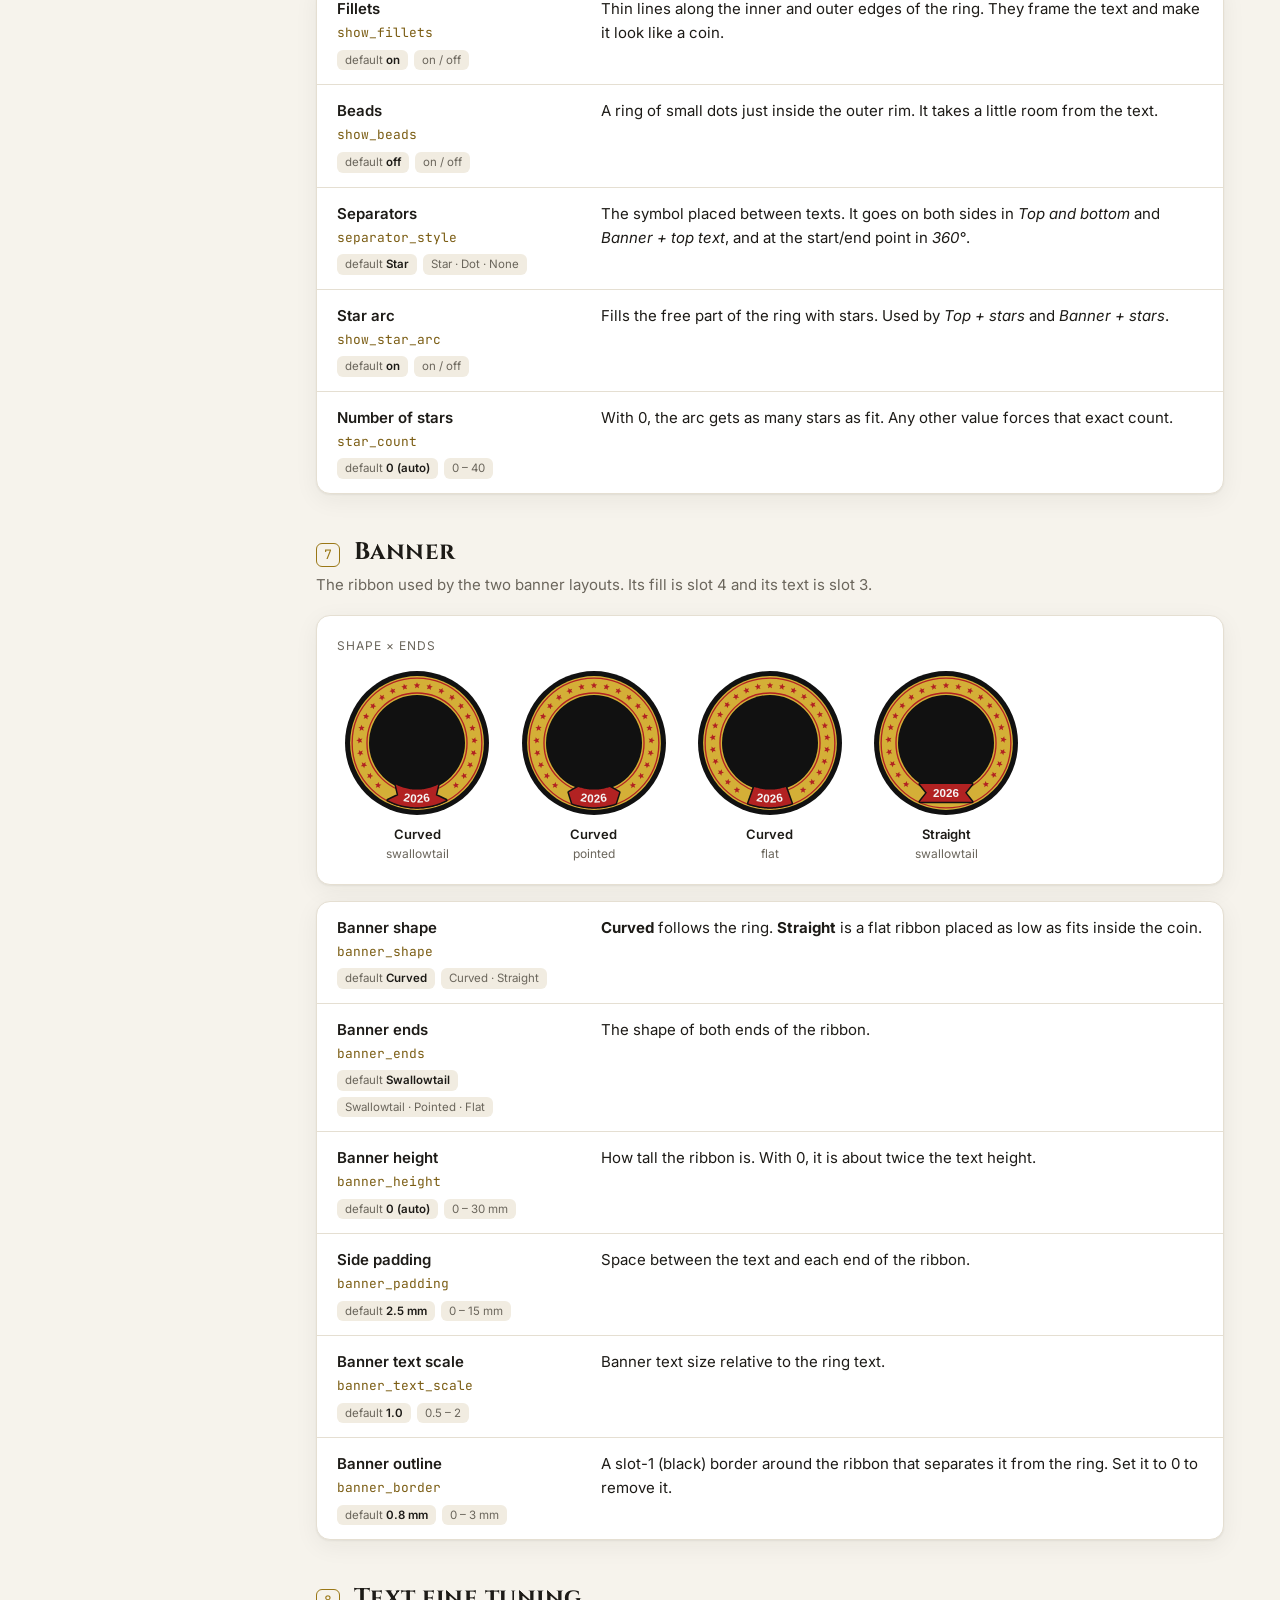
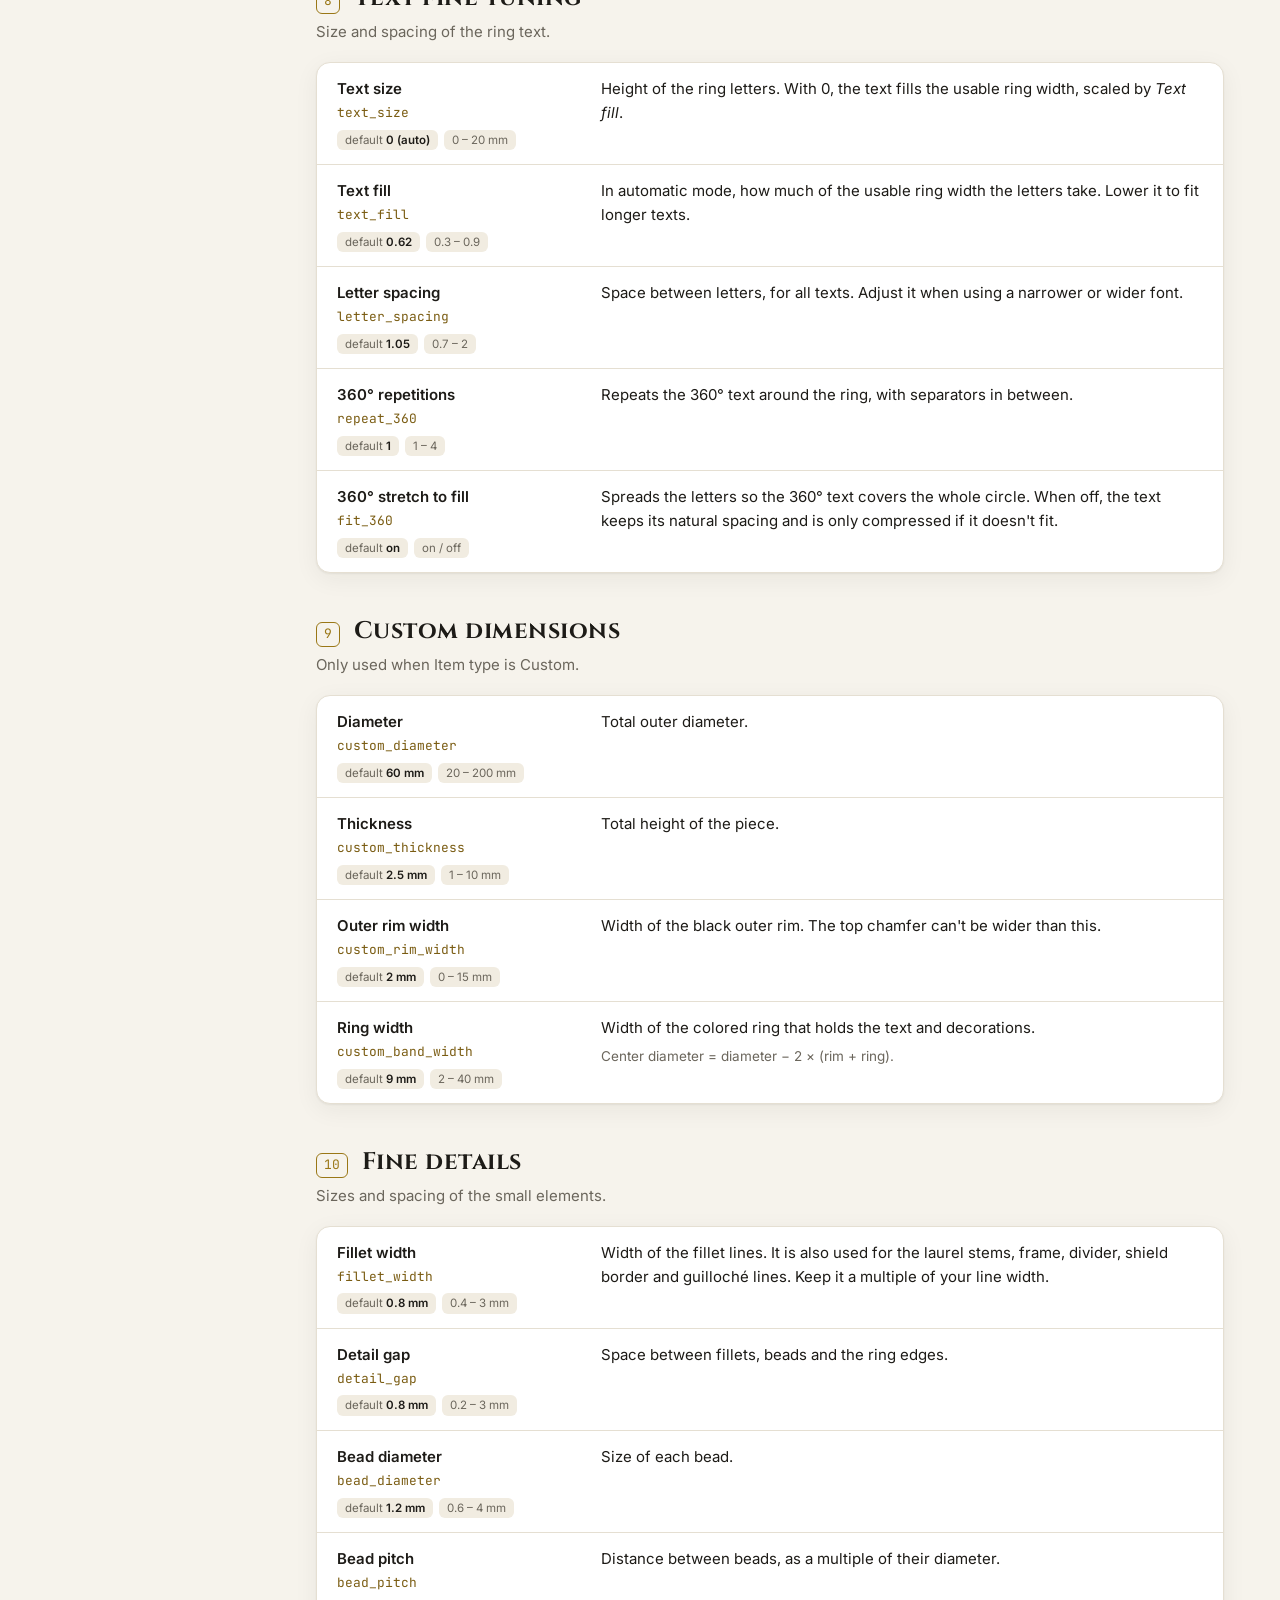
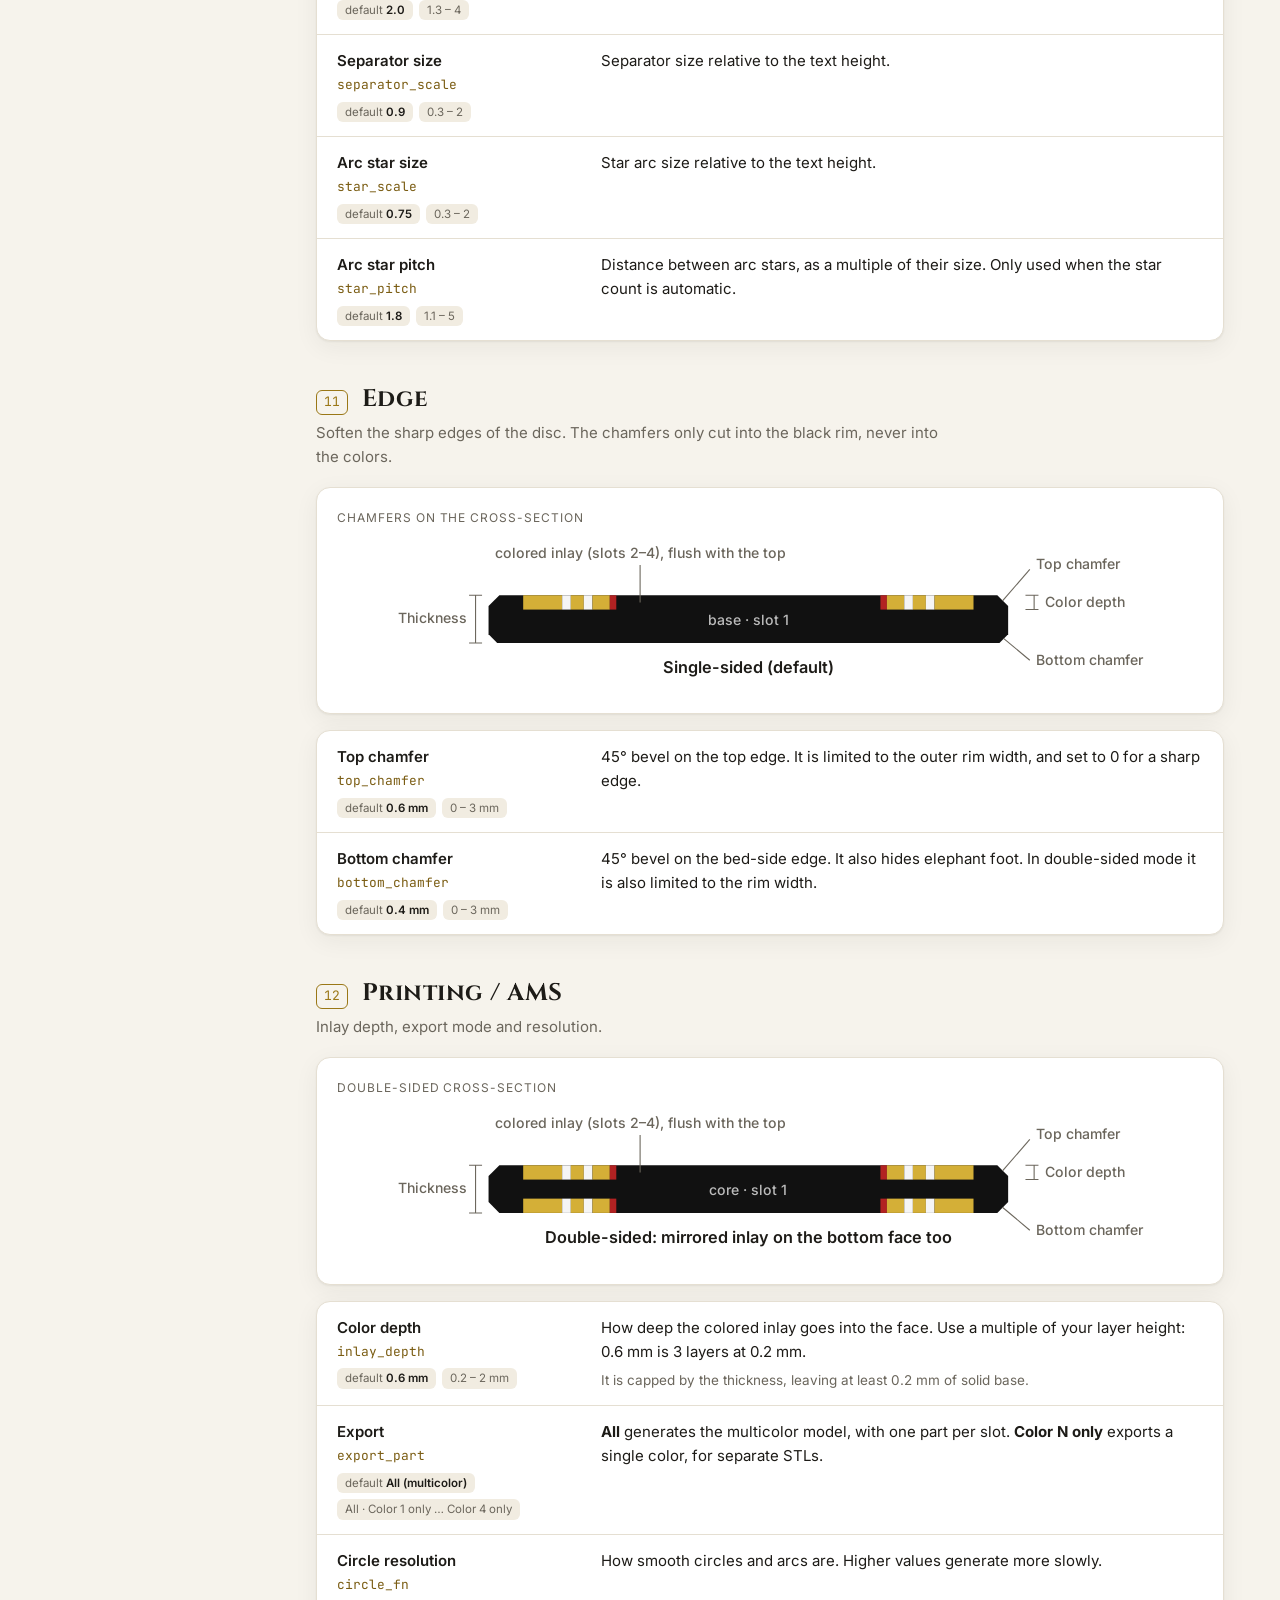
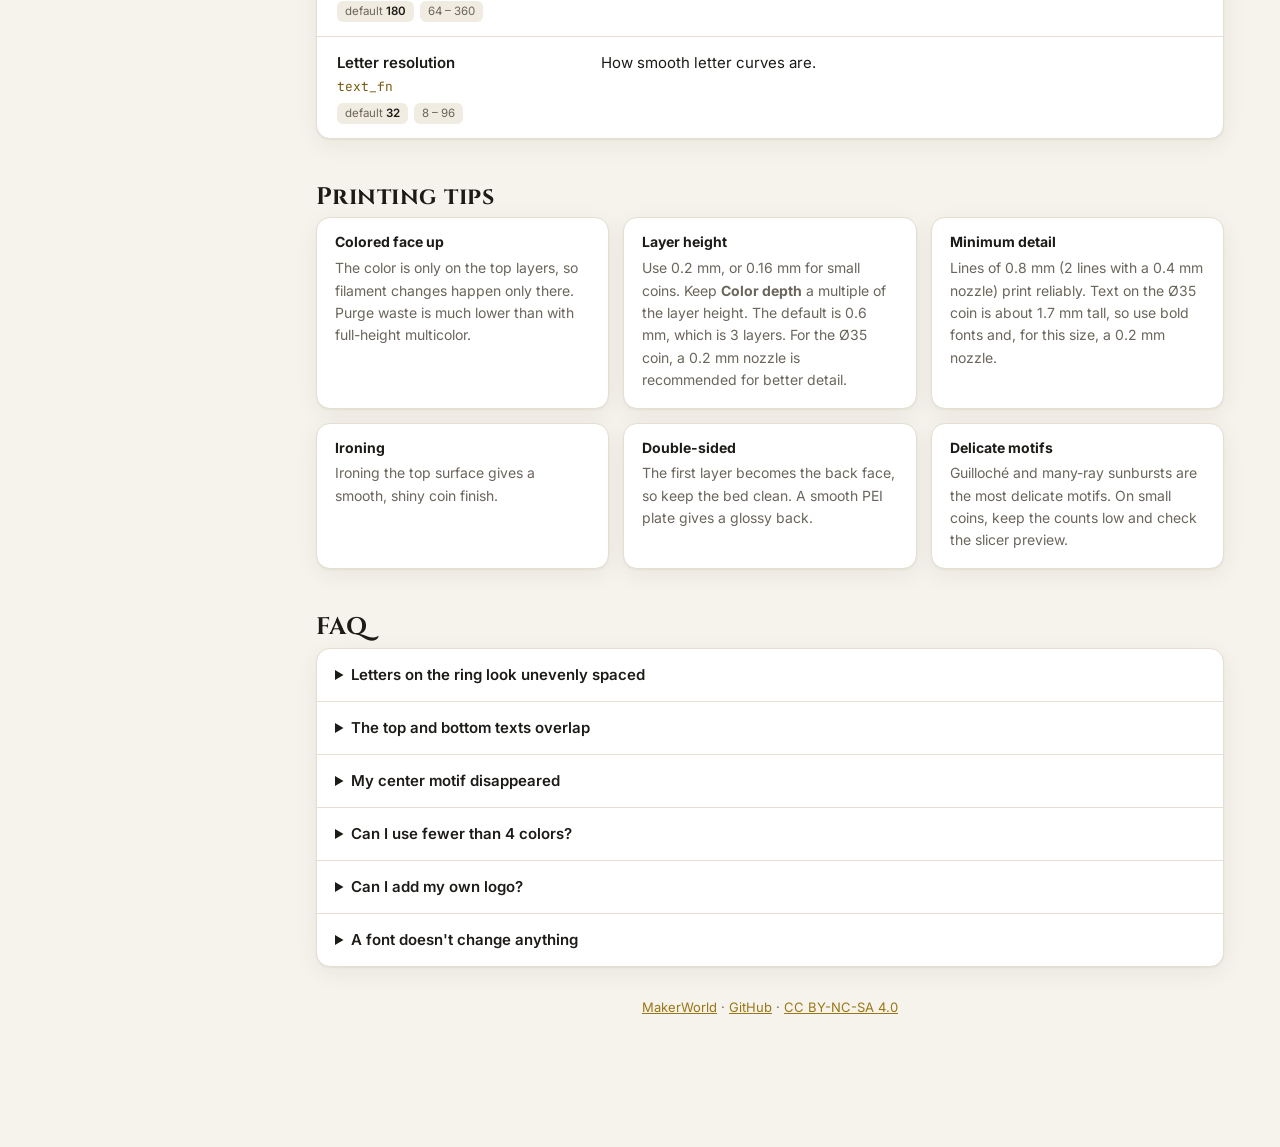
==== commit 4120330d: "colors: allow color names (converted to hex internally) in addition to hex codes" ====
--- a/parametric_connmemorative_coin/index.html
+++ b/parametric_connmemorative_coin/index.html
@@ -686,10 +686,10 @@
 
   { id: 'colors', n: 5, nb: 3, title: 'Colors (preview only)', lead: 'These colors only change the on-screen preview. You assign the real filaments in Bambu Studio.',
     params: [
-      ['Slot 1', 'color_1', '<span class="swatch" style="background:#111111"></span>#111111', 'hex', '<p>Outer rim, base and banner outline (and the center background by default).</p>'],
-      ['Slot 2', 'color_2', '<span class="swatch" style="background:#D4AF37"></span>#D4AF37', 'hex', '<p>Ring background (and the center motif by default).</p>'],
-      ['Slot 3', 'color_3', '<span class="swatch" style="background:#F5F5F5"></span>#F5F5F5', 'hex', '<p>Ring text, banner text (and the center text by default).</p>'],
-      ['Slot 4', 'color_4', '<span class="swatch" style="background:#B22222"></span>#B22222', 'hex', '<p>Banner, fillets, beads, stars, separators (and the center accents by default).</p>'],
+      ['Slot 1', 'color_1', 'Black', 'name or hex', '<p>Outer rim, base and banner outline (and the center background by default). Type a color name (Black, Gold, White, Red, Silver, Copper, Blue, Green, ...) or a hex code; names are converted to hex internally.</p>'],
+      ['Slot 2', 'color_2', 'Gold', 'name or hex', '<p>Ring background (and the center motif by default). Type a color name or a hex code.</p>'],
+      ['Slot 3', 'color_3', 'White', 'name or hex', '<p>Ring text, banner text (and the center text by default). Type a color name or a hex code.</p>'],
+      ['Slot 4', 'color_4', 'Red', 'name or hex', '<p>Banner, fillets, beads, stars, separators (and the center accents by default). Type a color name or a hex code.</p>'],
     ] },
 
   { id: 'decorations', n: 6, nb: 4, title: 'Decorations', lead: 'Classic coin details on the ring. They all use slot 4.',
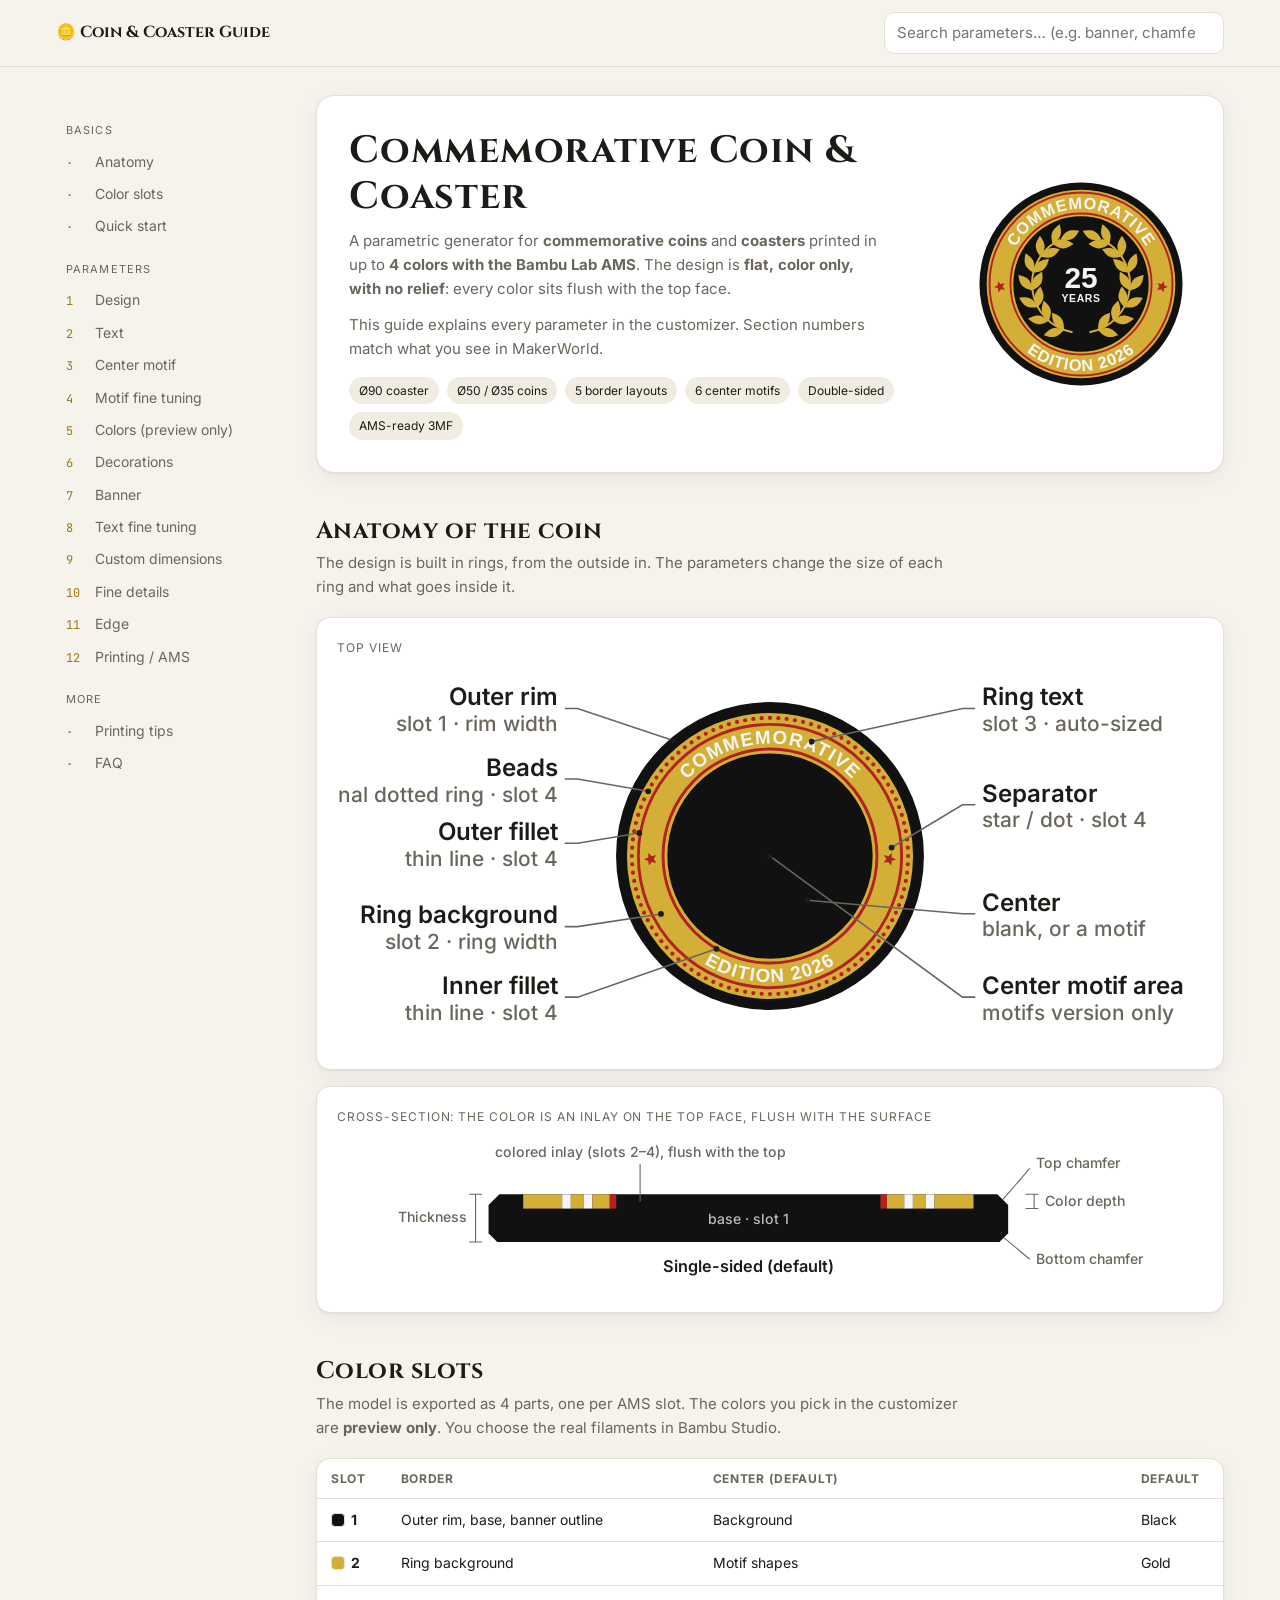
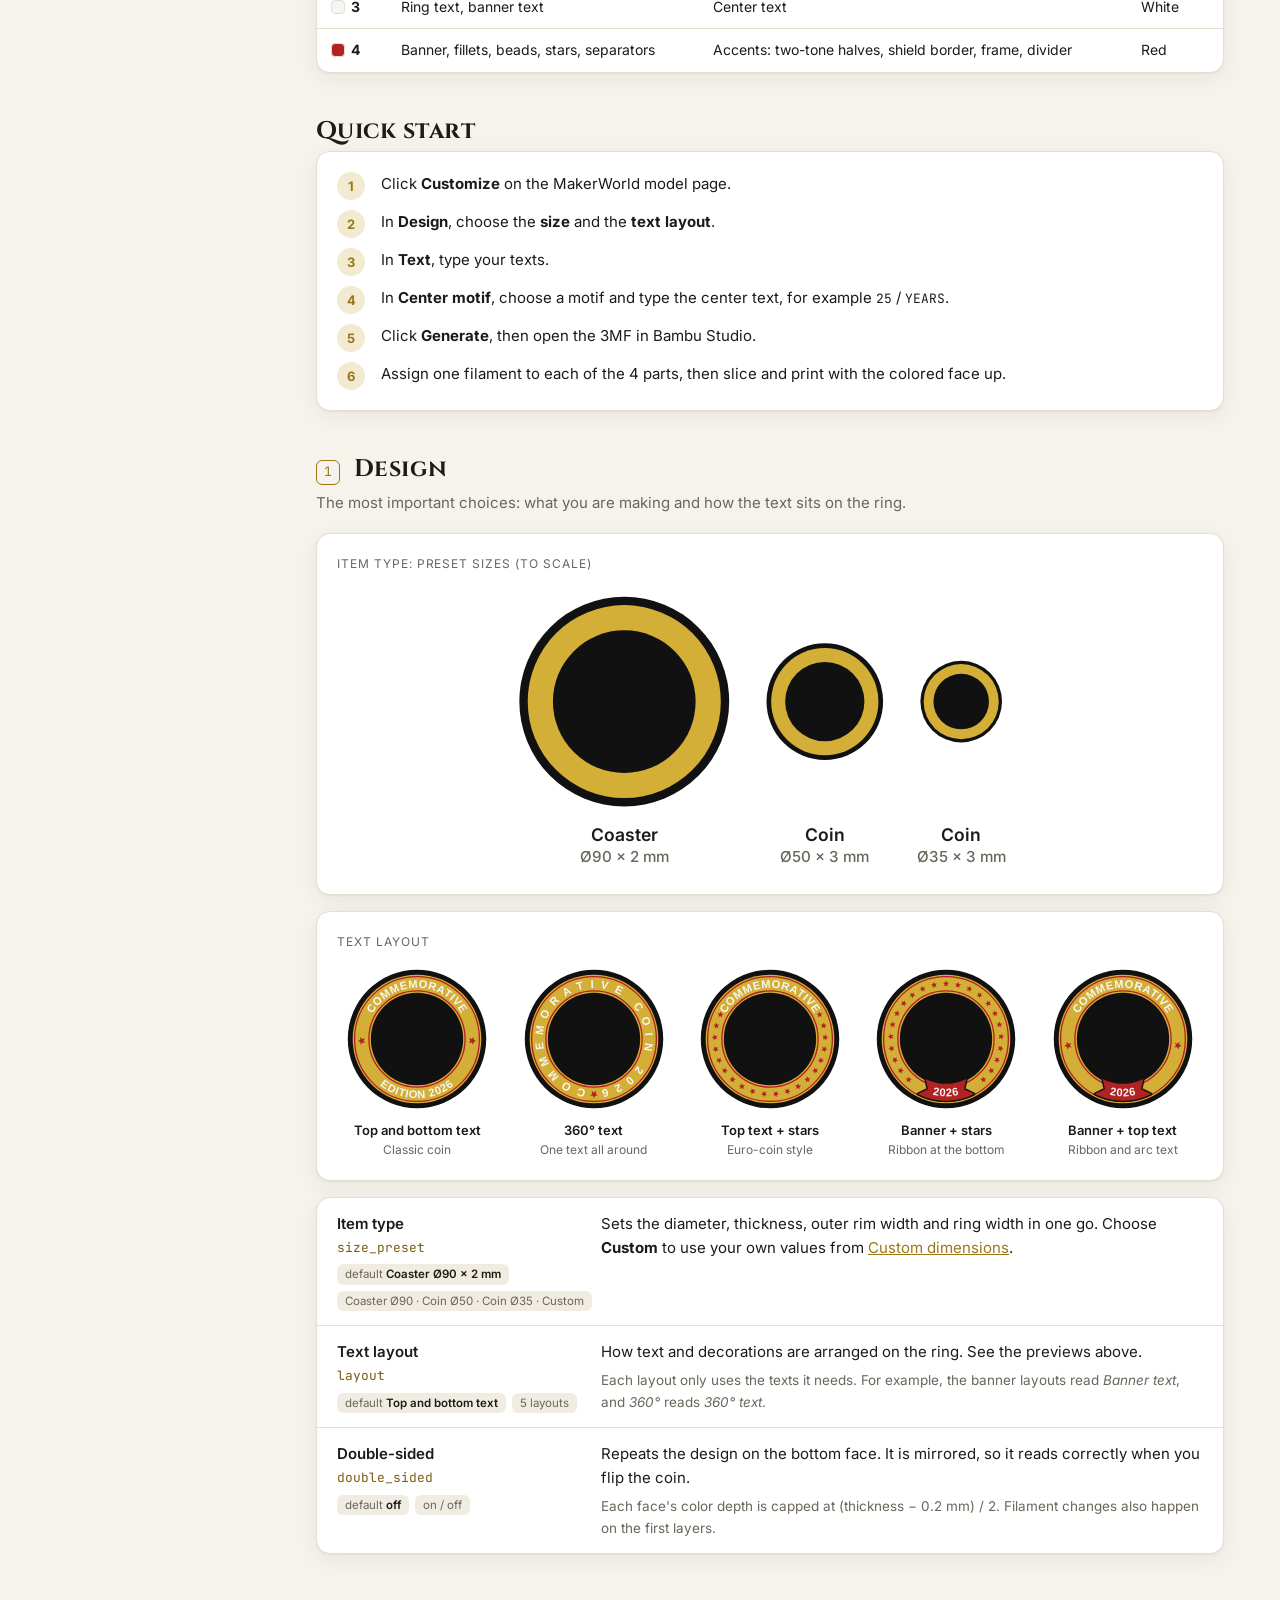
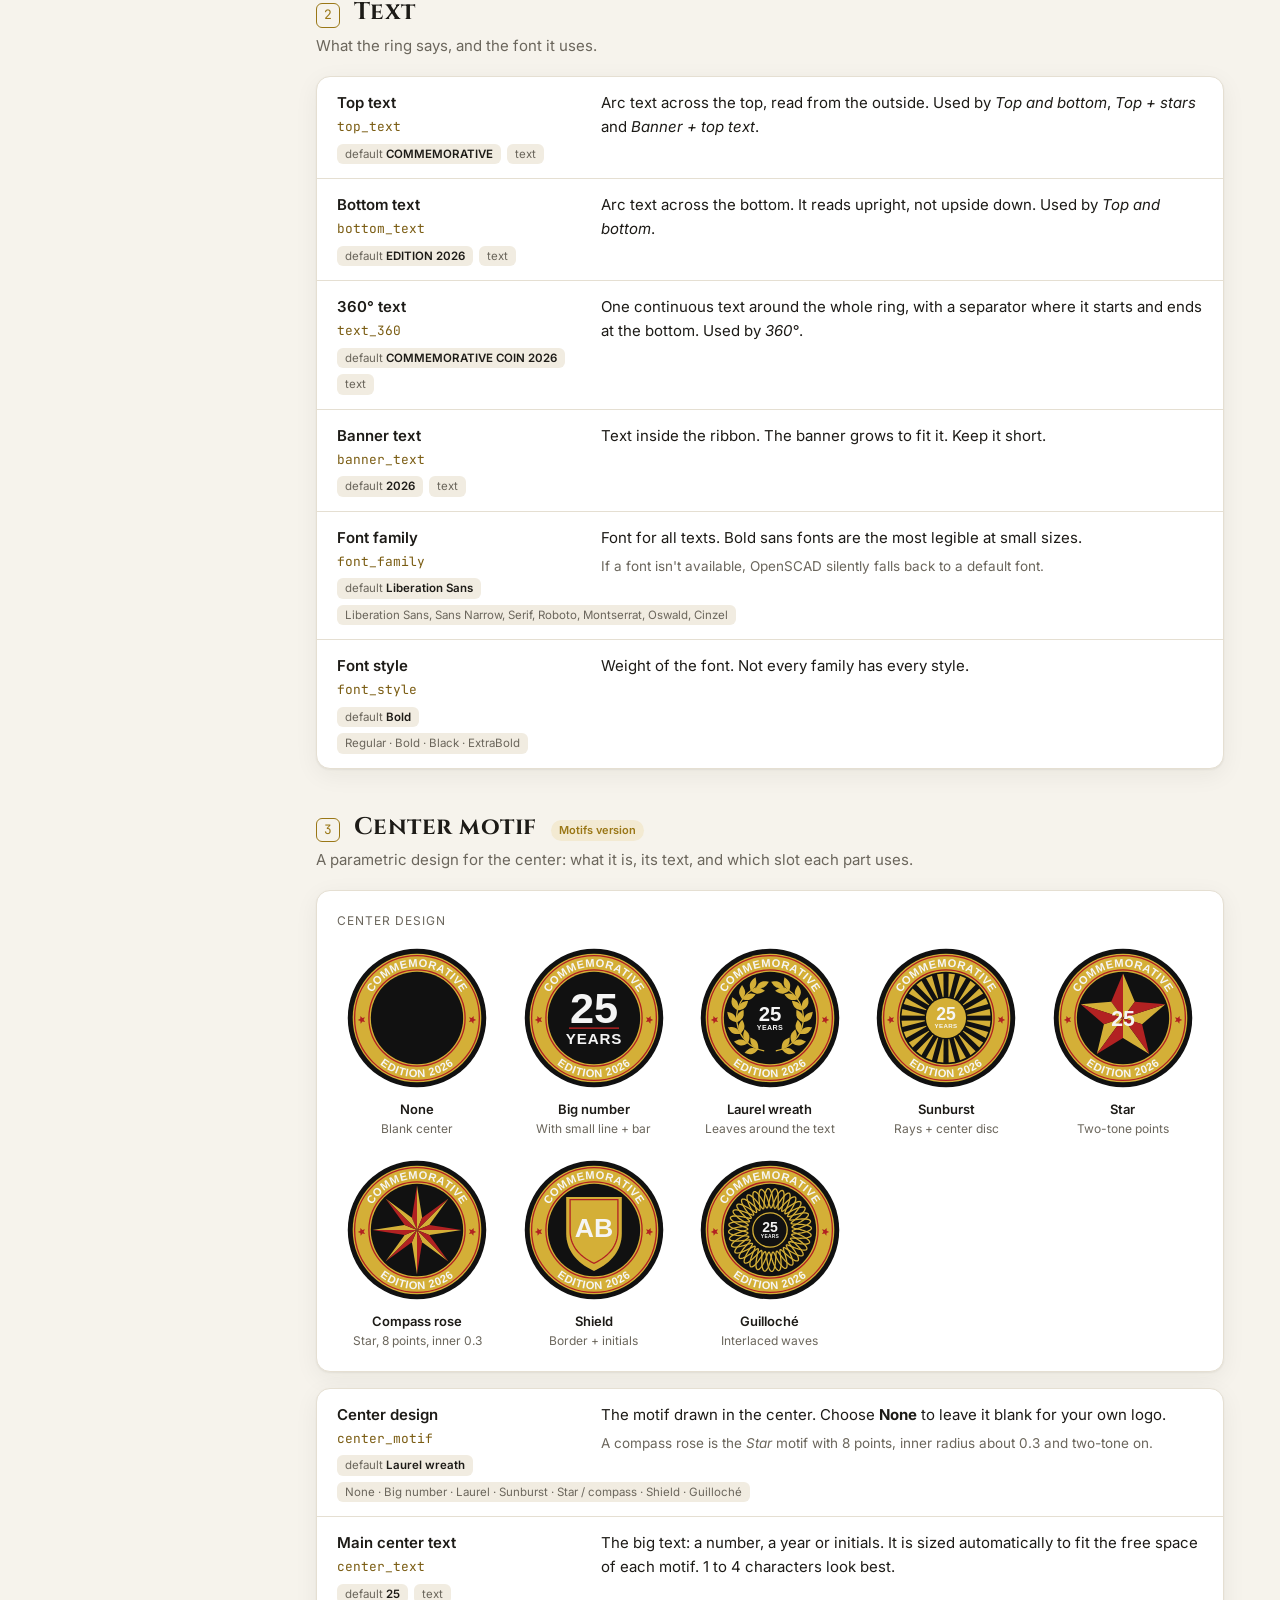
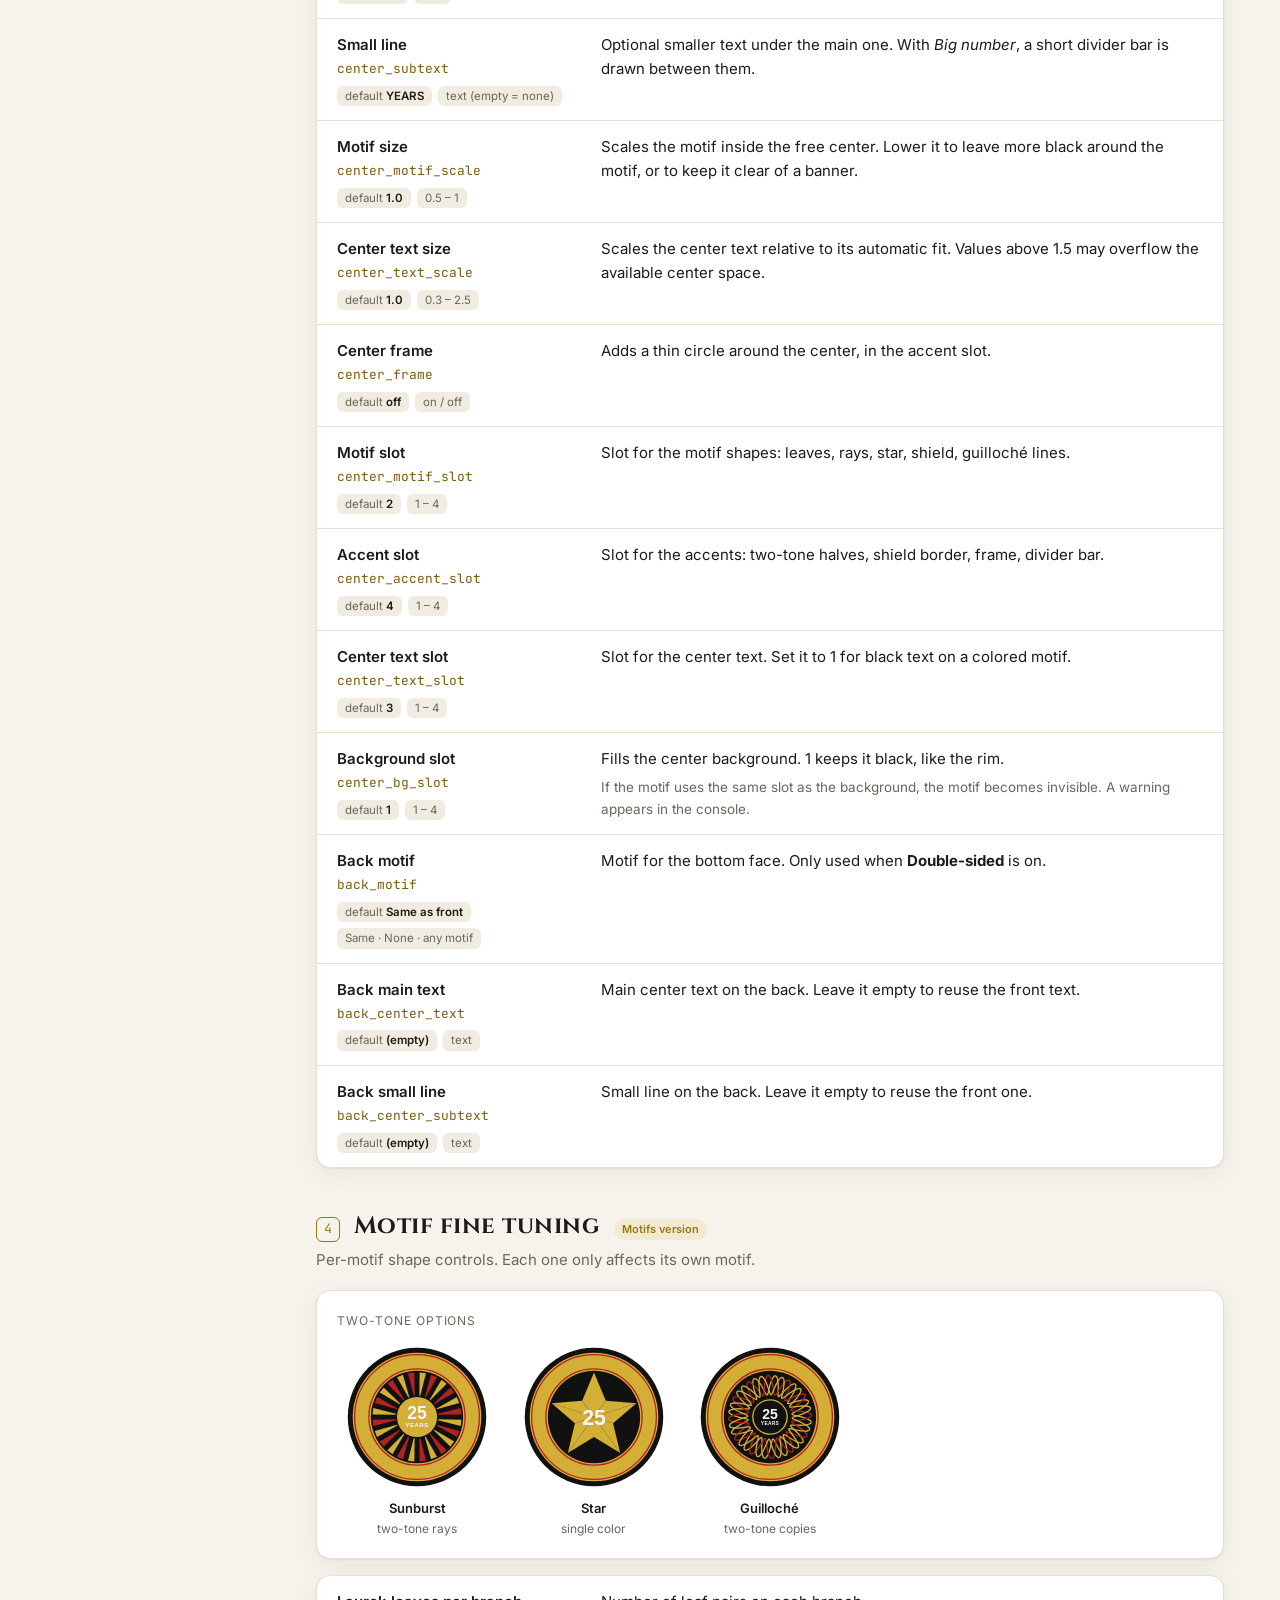
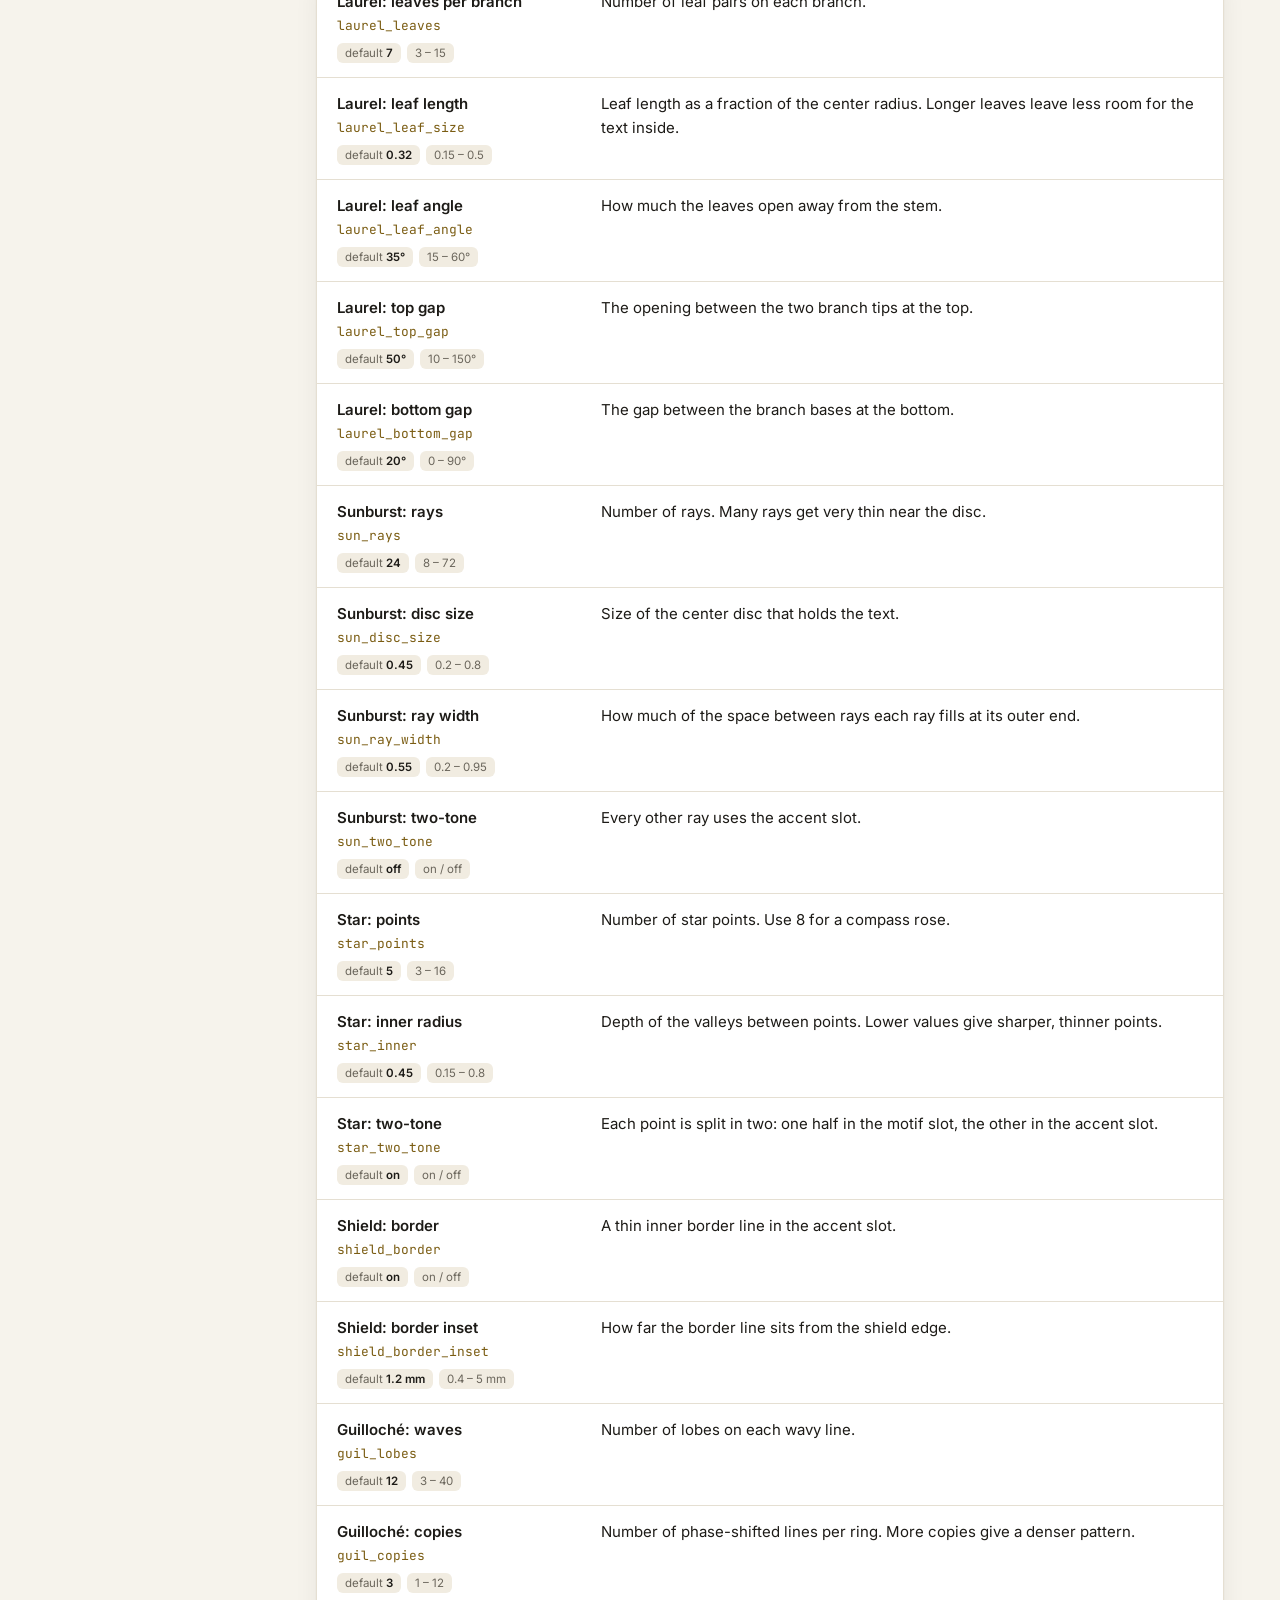
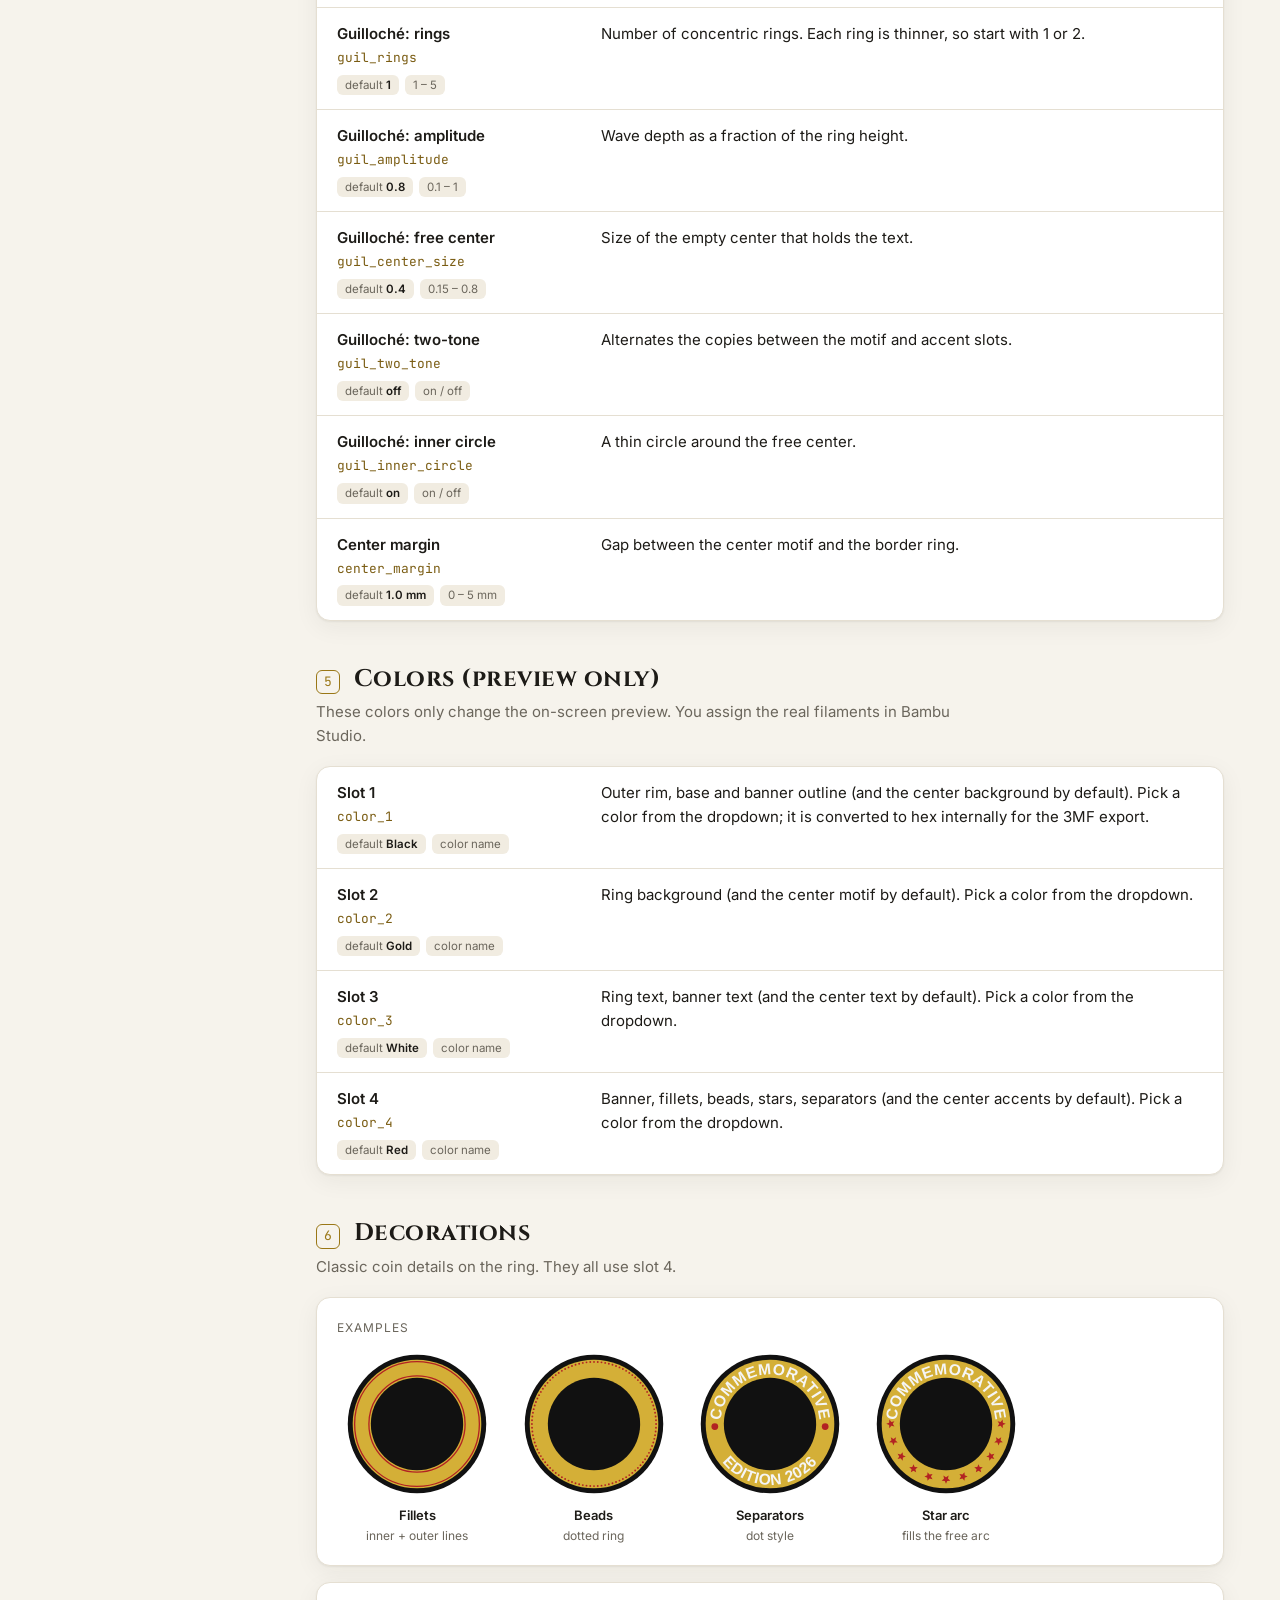
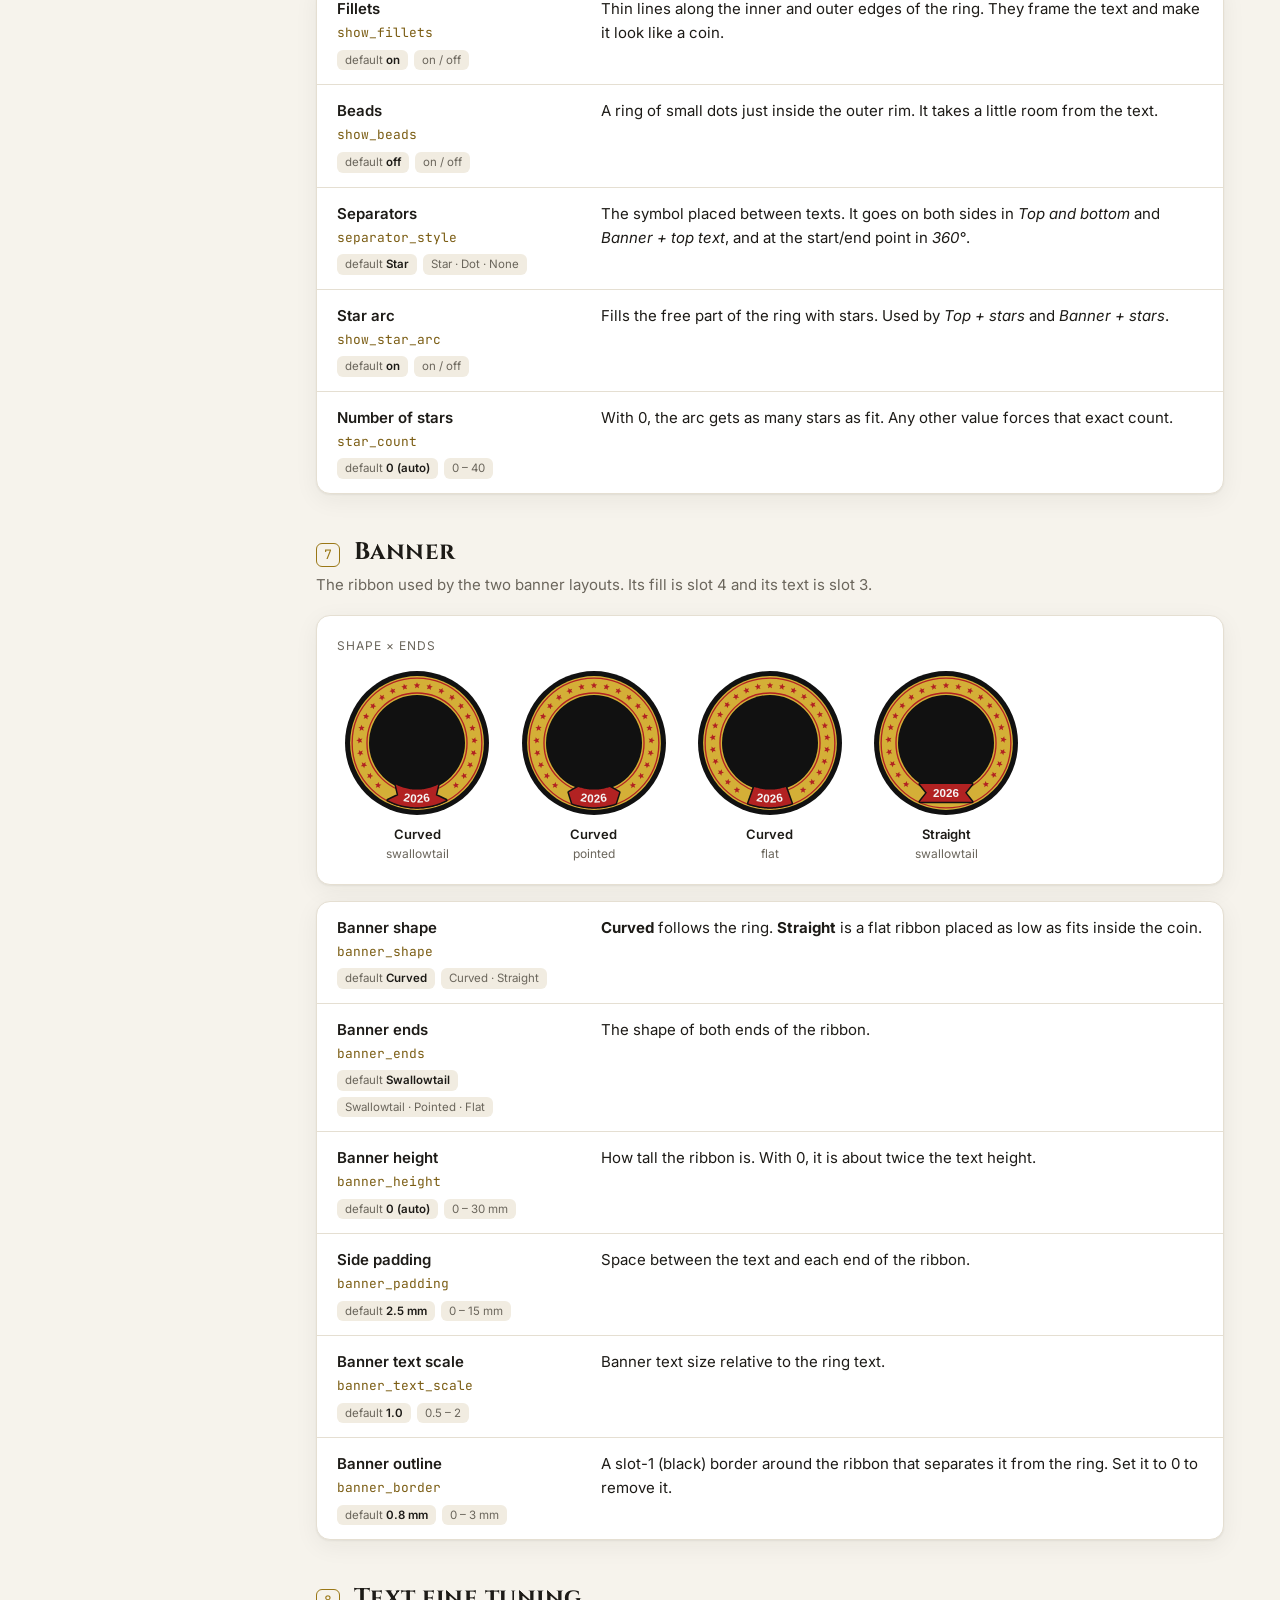
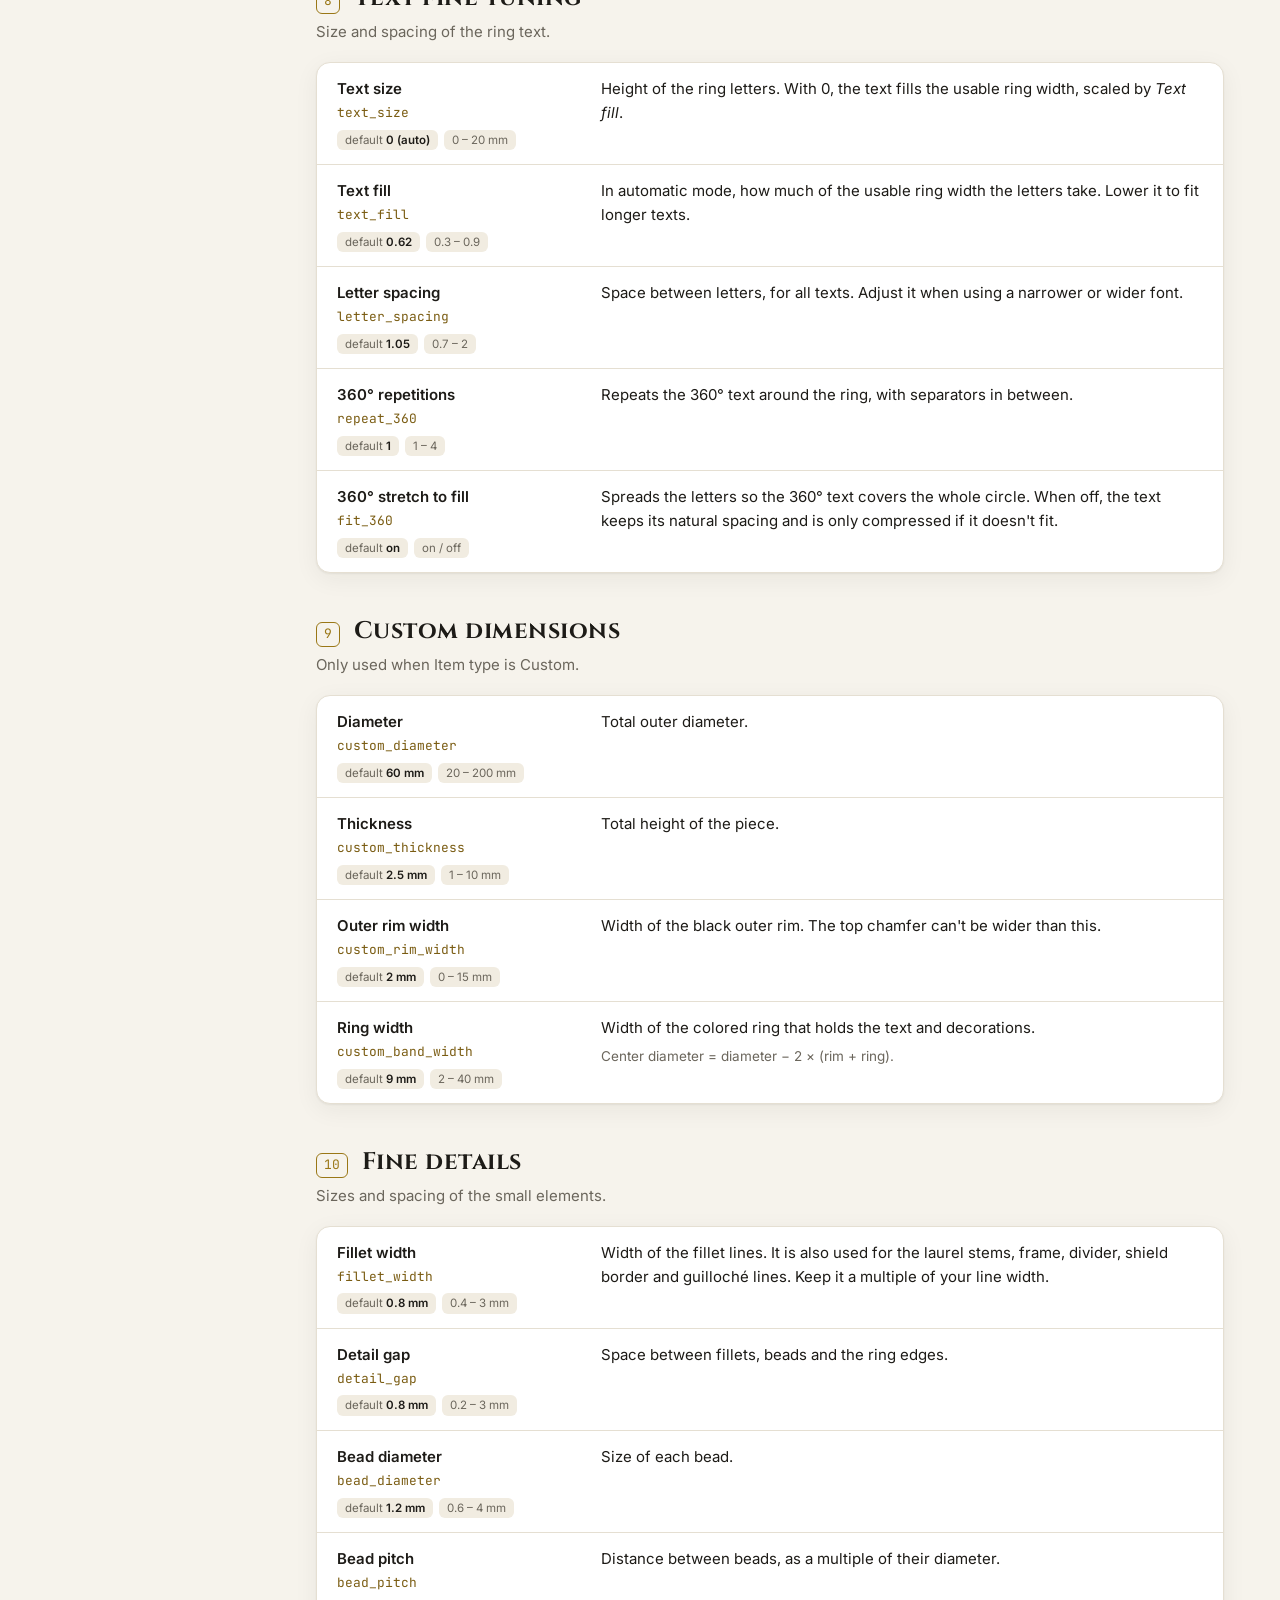
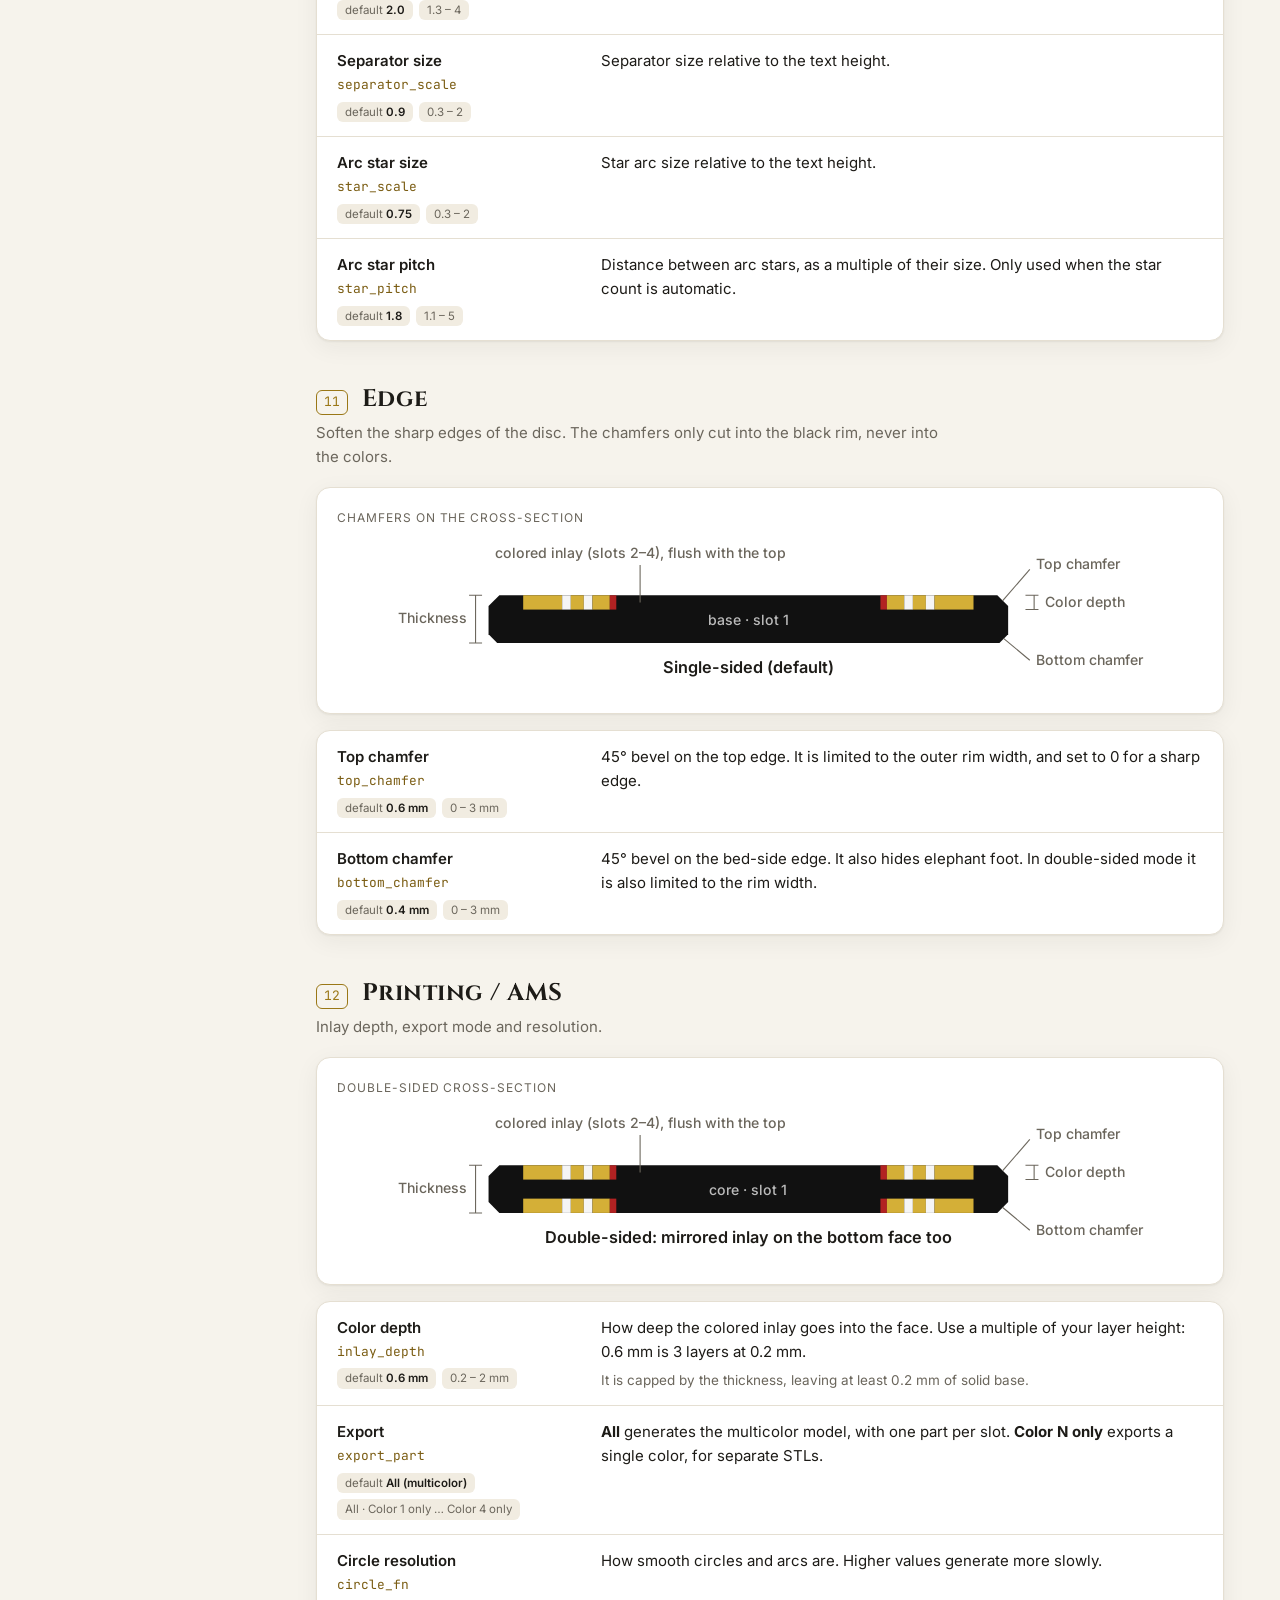
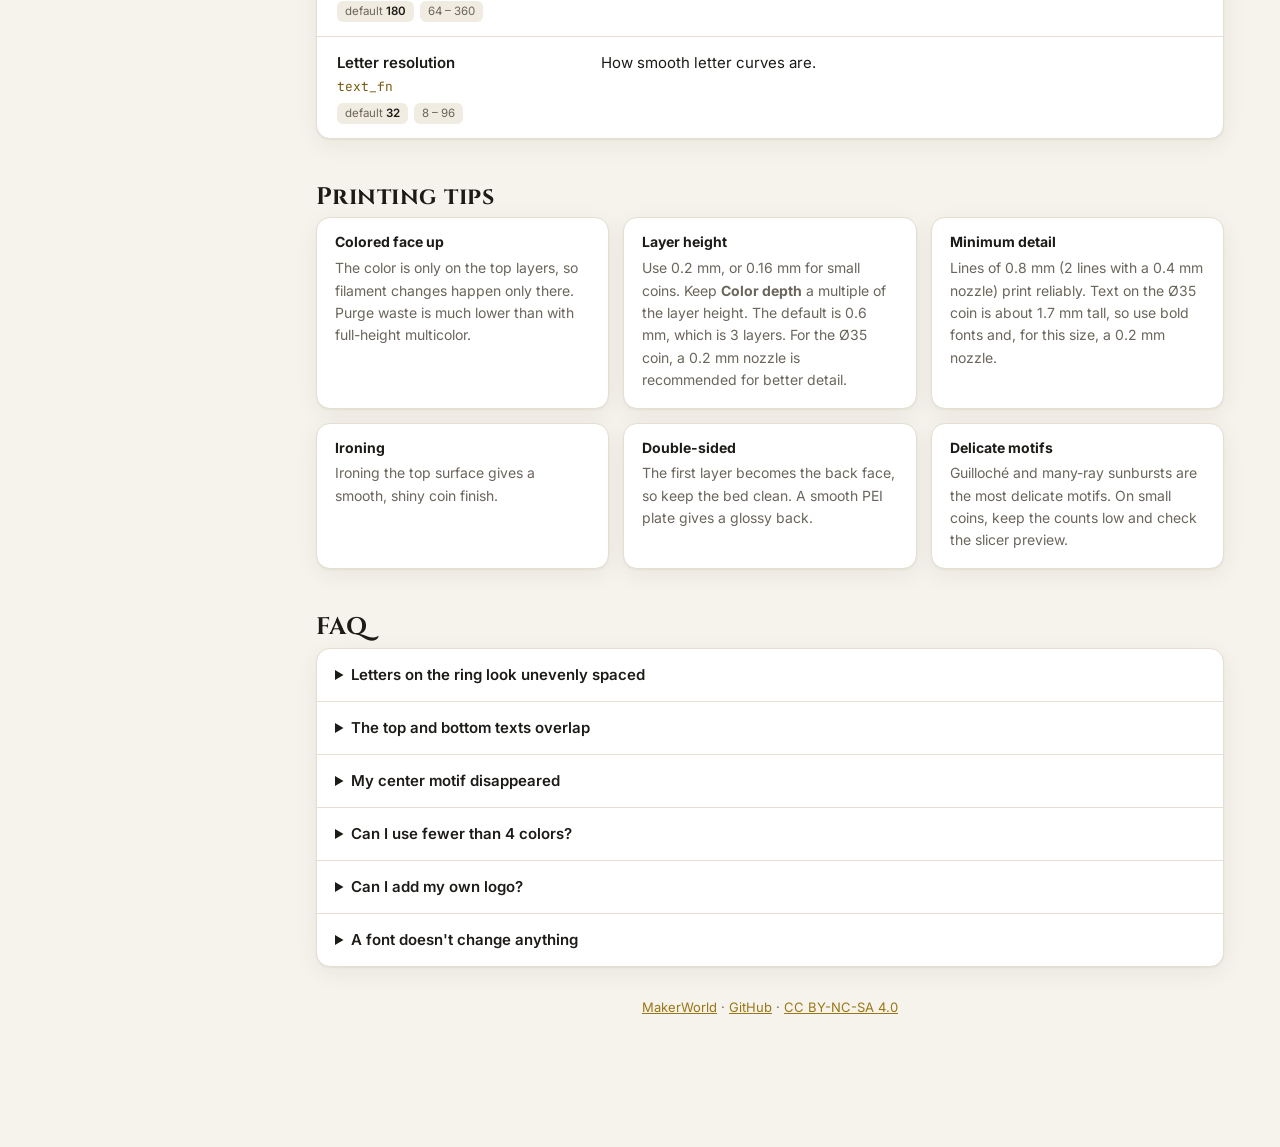
==== commit 4c5c4789: "colors: use dropdown (color names) instead of free text" ====
--- a/parametric_connmemorative_coin/index.html
+++ b/parametric_connmemorative_coin/index.html
@@ -686,10 +686,10 @@
 
   { id: 'colors', n: 5, nb: 3, title: 'Colors (preview only)', lead: 'These colors only change the on-screen preview. You assign the real filaments in Bambu Studio.',
     params: [
-      ['Slot 1', 'color_1', 'Black', 'name or hex', '<p>Outer rim, base and banner outline (and the center background by default). Type a color name (Black, Gold, White, Red, Silver, Copper, Blue, Green, ...) or a hex code; names are converted to hex internally.</p>'],
-      ['Slot 2', 'color_2', 'Gold', 'name or hex', '<p>Ring background (and the center motif by default). Type a color name or a hex code.</p>'],
-      ['Slot 3', 'color_3', 'White', 'name or hex', '<p>Ring text, banner text (and the center text by default). Type a color name or a hex code.</p>'],
-      ['Slot 4', 'color_4', 'Red', 'name or hex', '<p>Banner, fillets, beads, stars, separators (and the center accents by default). Type a color name or a hex code.</p>'],
+      ['Slot 1', 'color_1', 'Black', 'color name', '<p>Outer rim, base and banner outline (and the center background by default). Pick a color from the dropdown; it is converted to hex internally for the 3MF export.</p>'],
+      ['Slot 2', 'color_2', 'Gold', 'color name', '<p>Ring background (and the center motif by default). Pick a color from the dropdown.</p>'],
+      ['Slot 3', 'color_3', 'White', 'color name', '<p>Ring text, banner text (and the center text by default). Pick a color from the dropdown.</p>'],
+      ['Slot 4', 'color_4', 'Red', 'color name', '<p>Banner, fillets, beads, stars, separators (and the center accents by default). Pick a color from the dropdown.</p>'],
     ] },
 
   { id: 'decorations', n: 6, nb: 4, title: 'Decorations', lead: 'Classic coin details on the ring. They all use slot 4.',
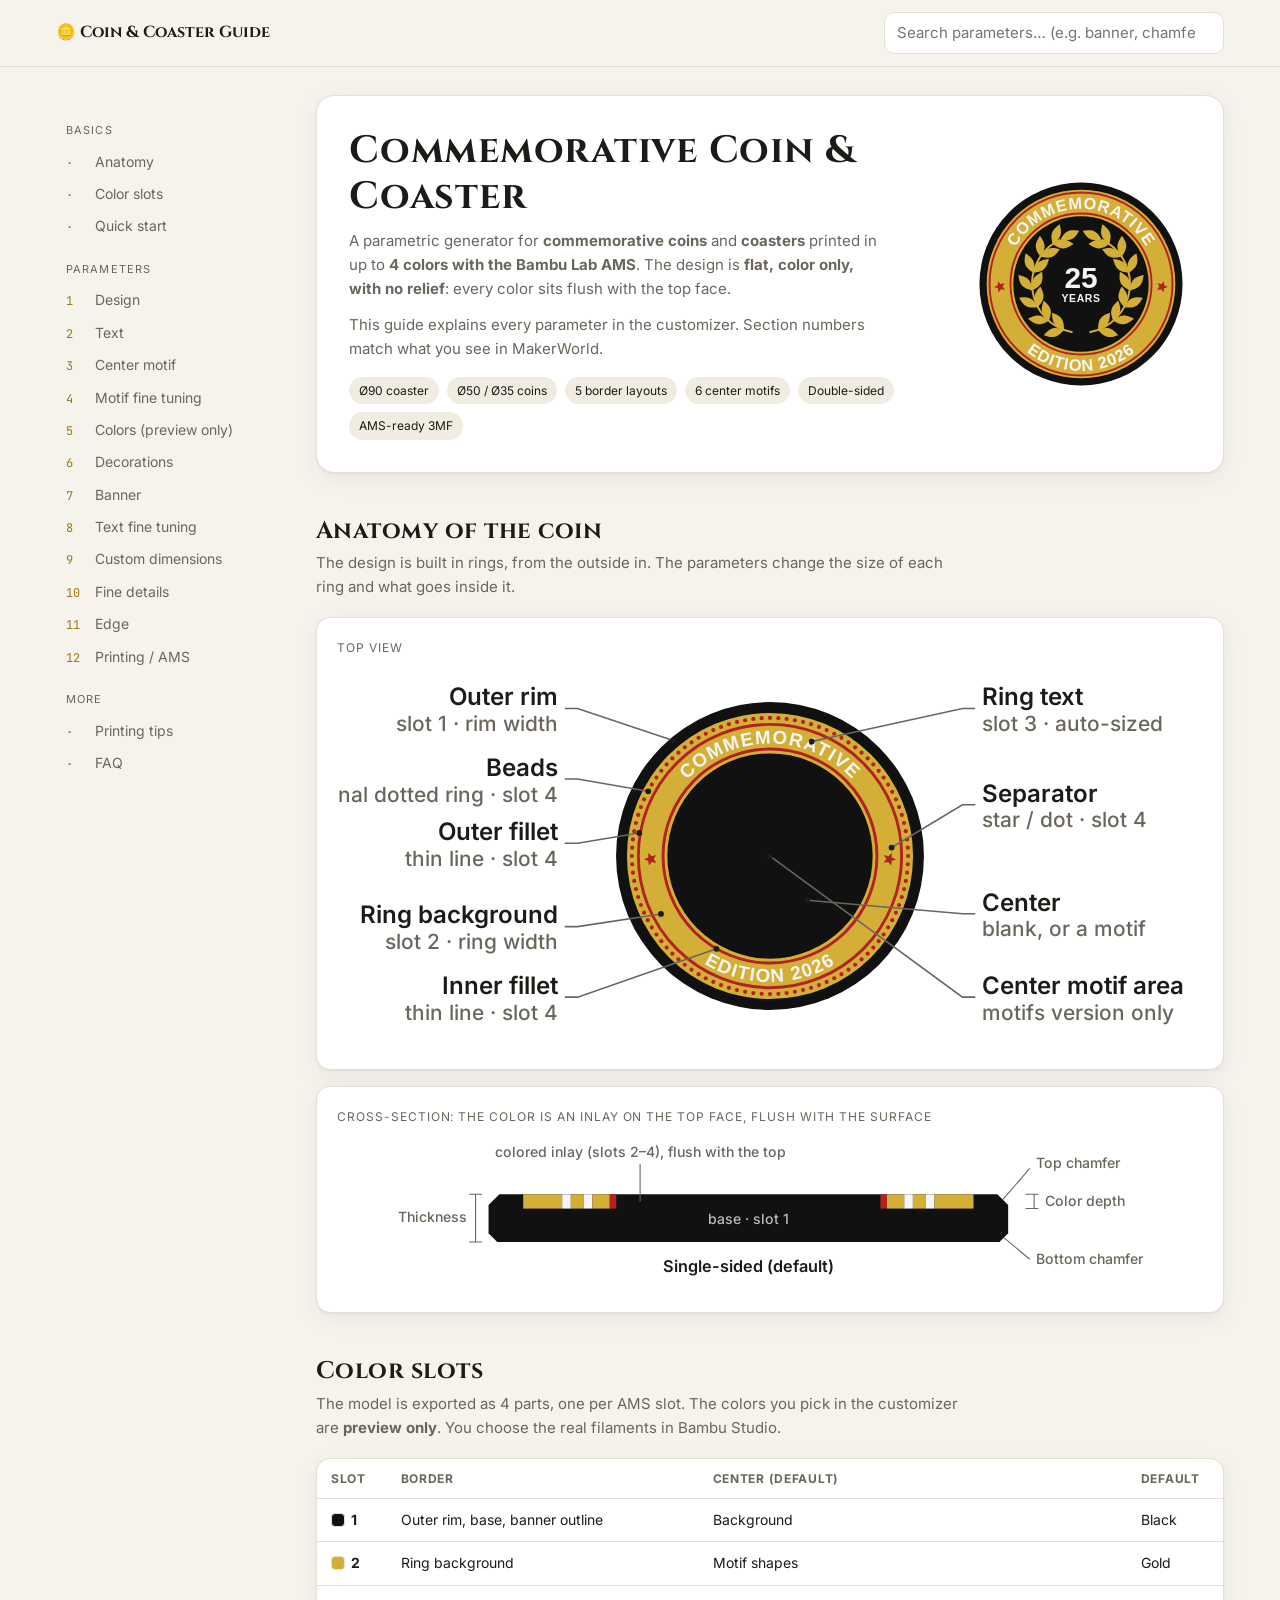
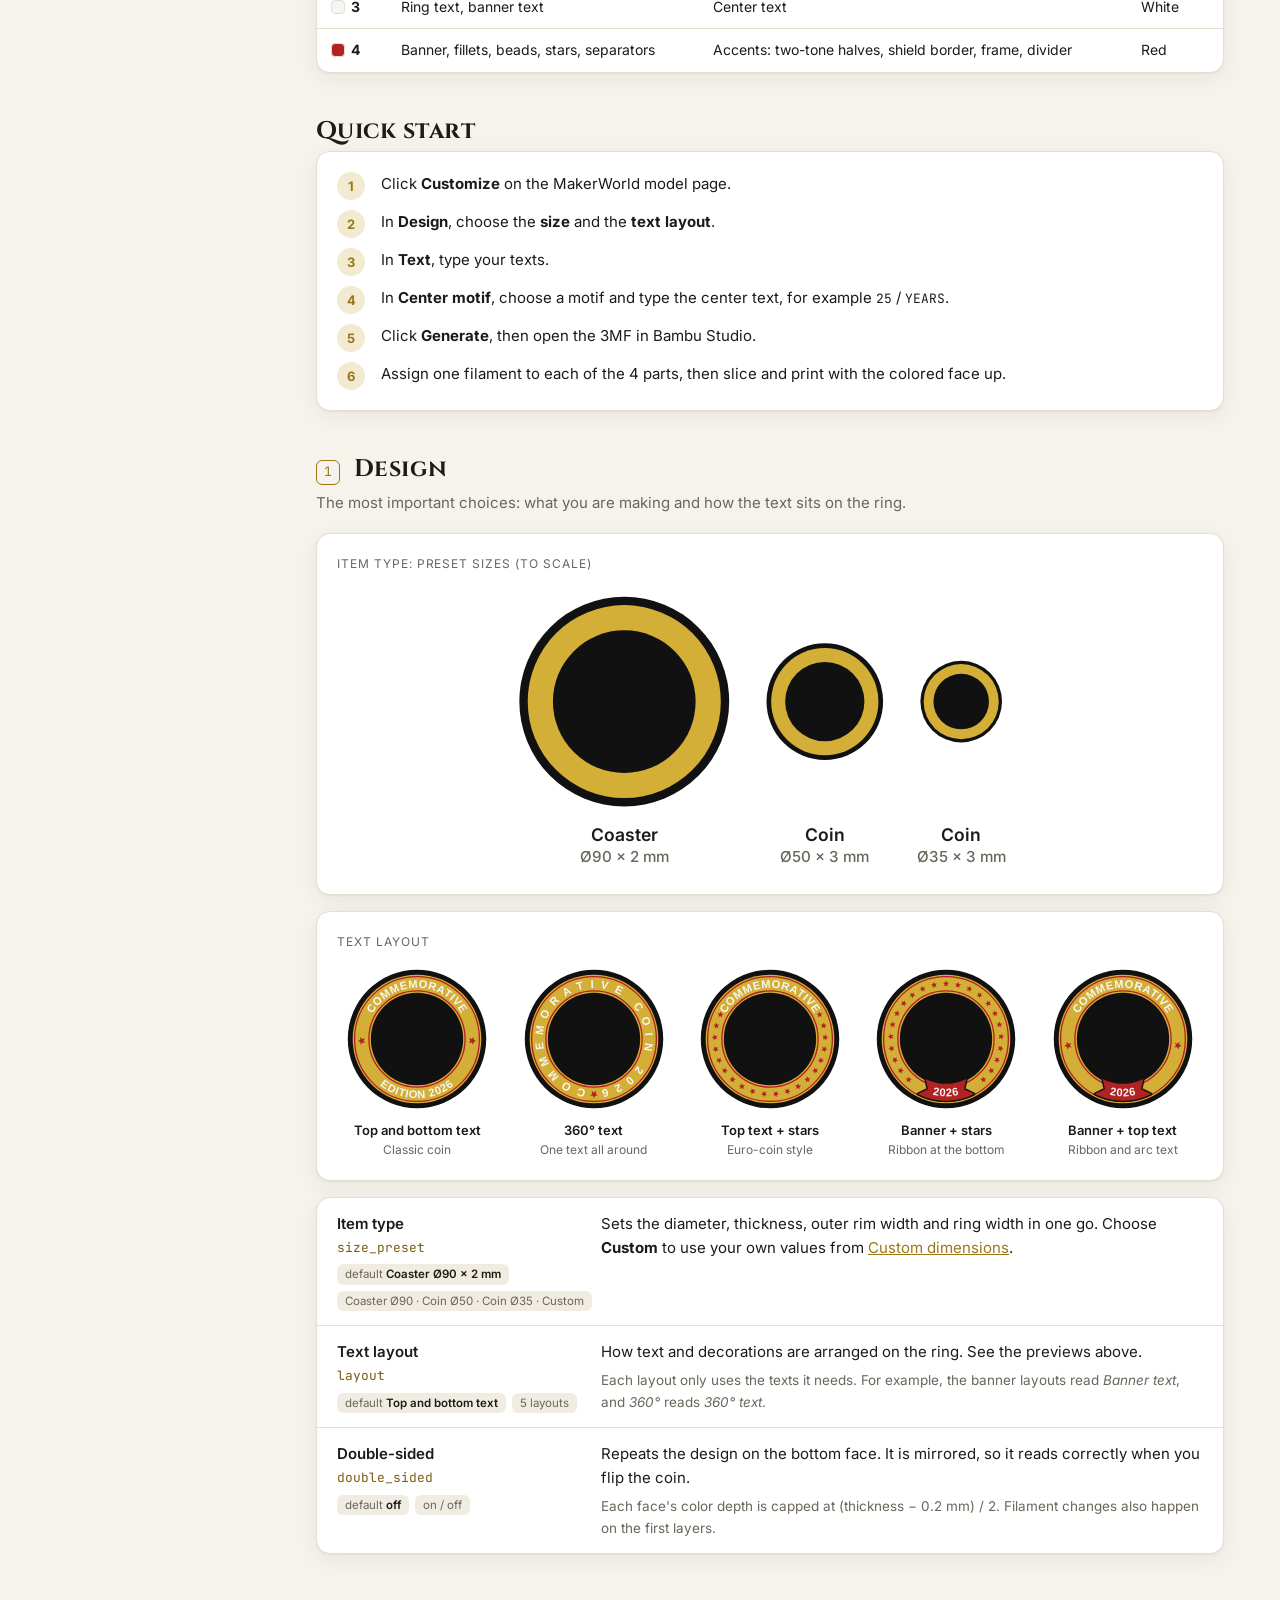
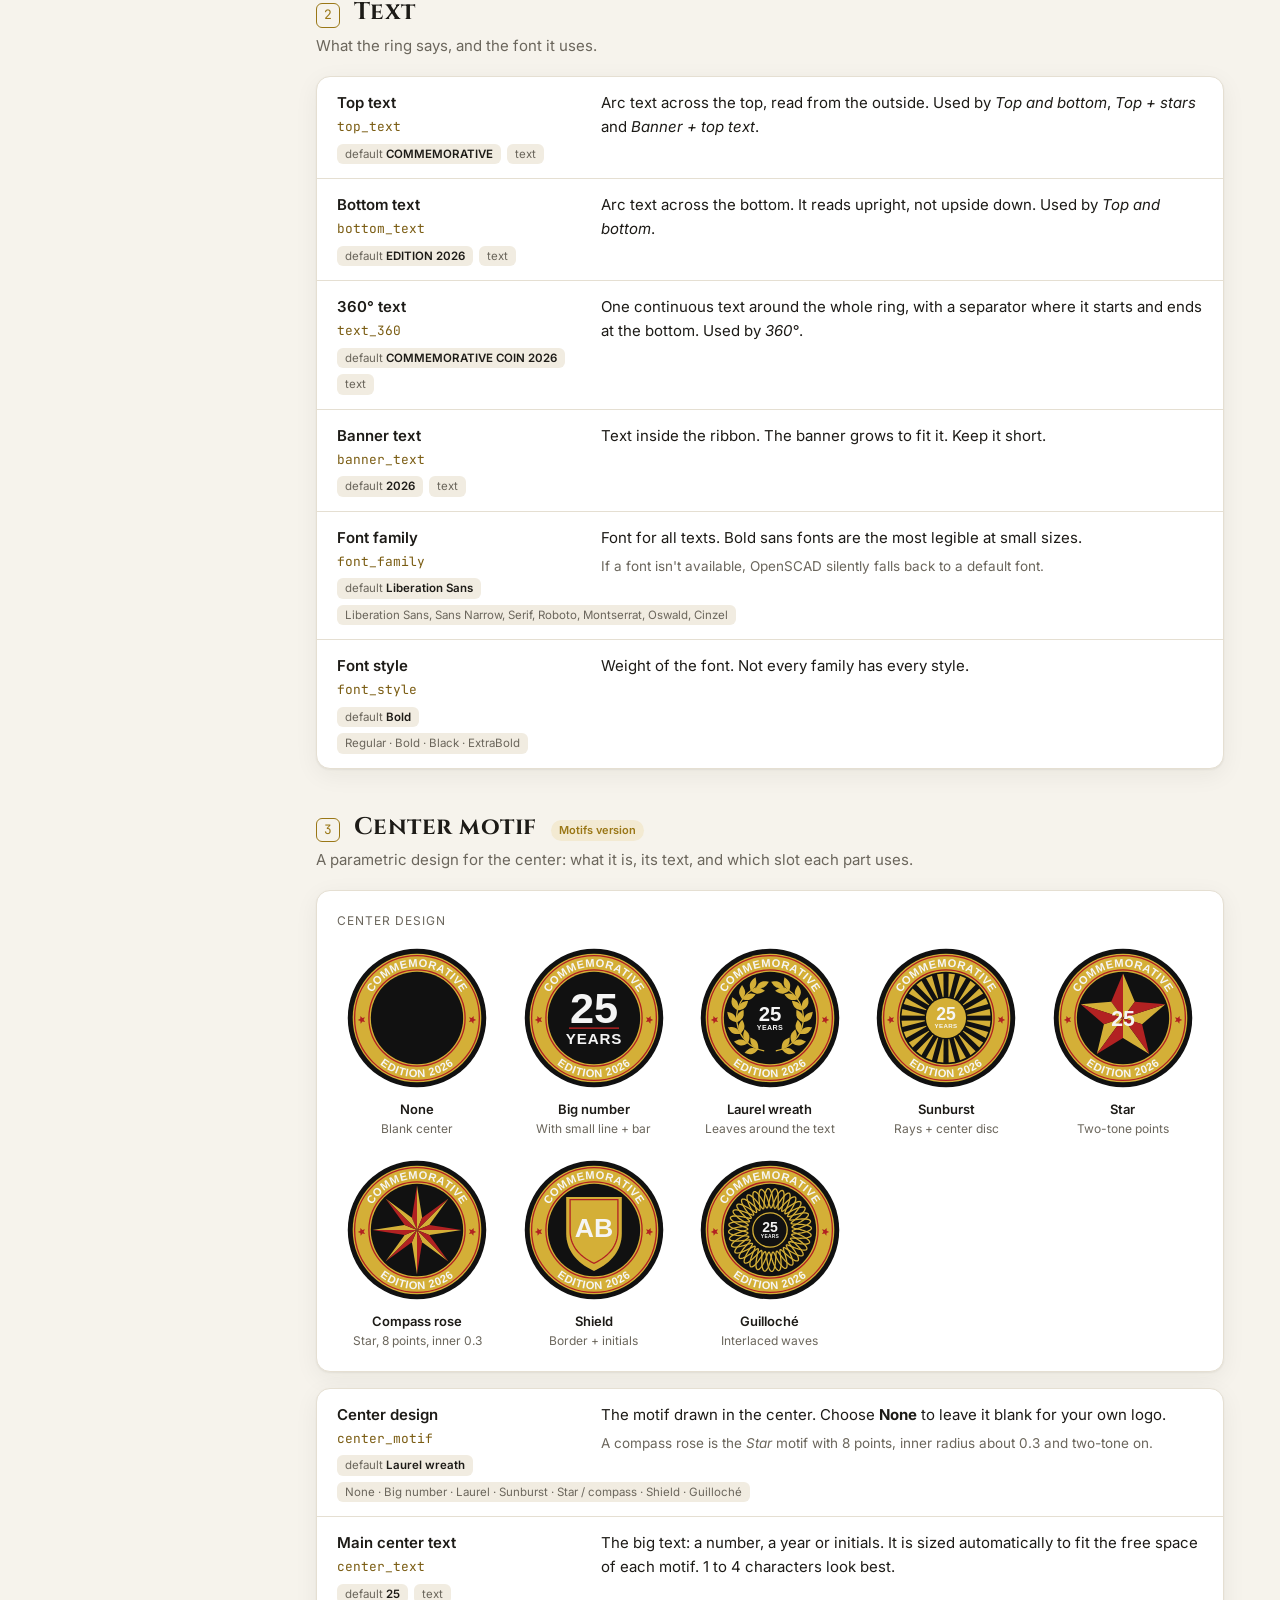
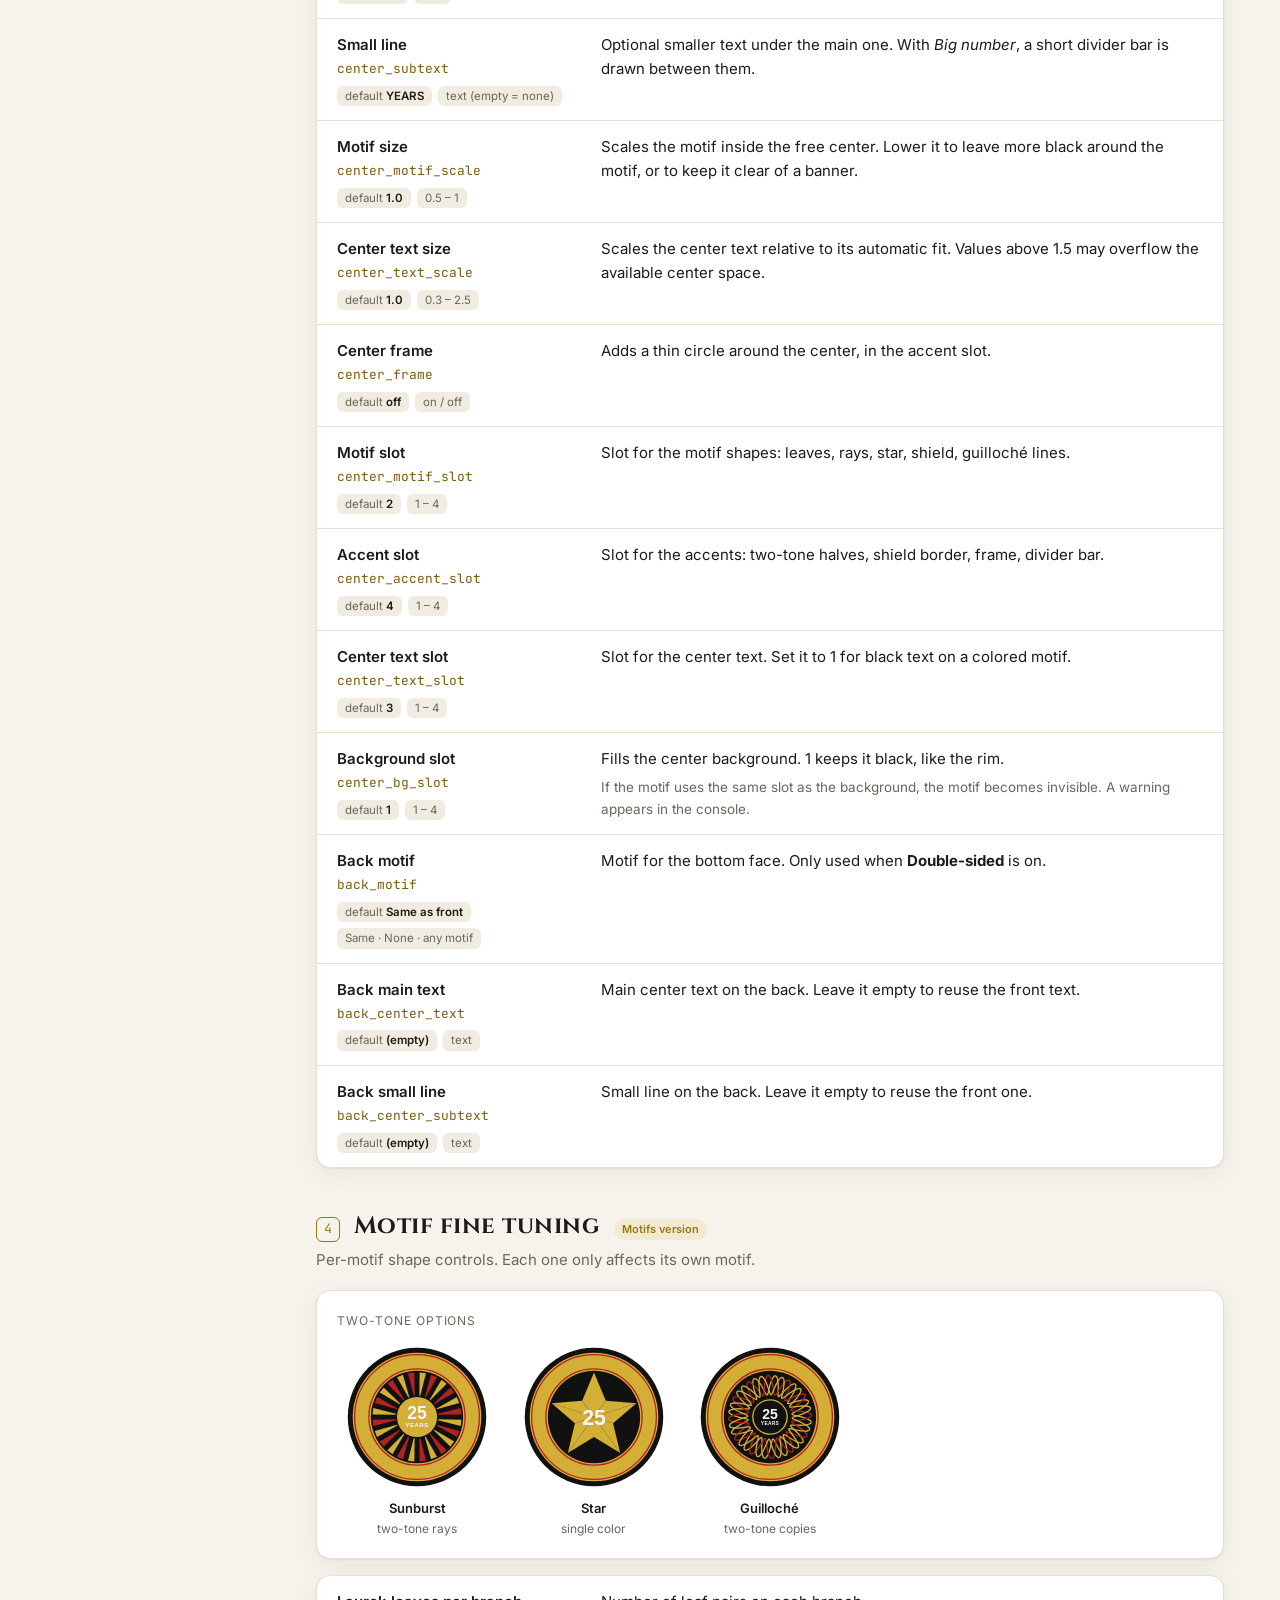
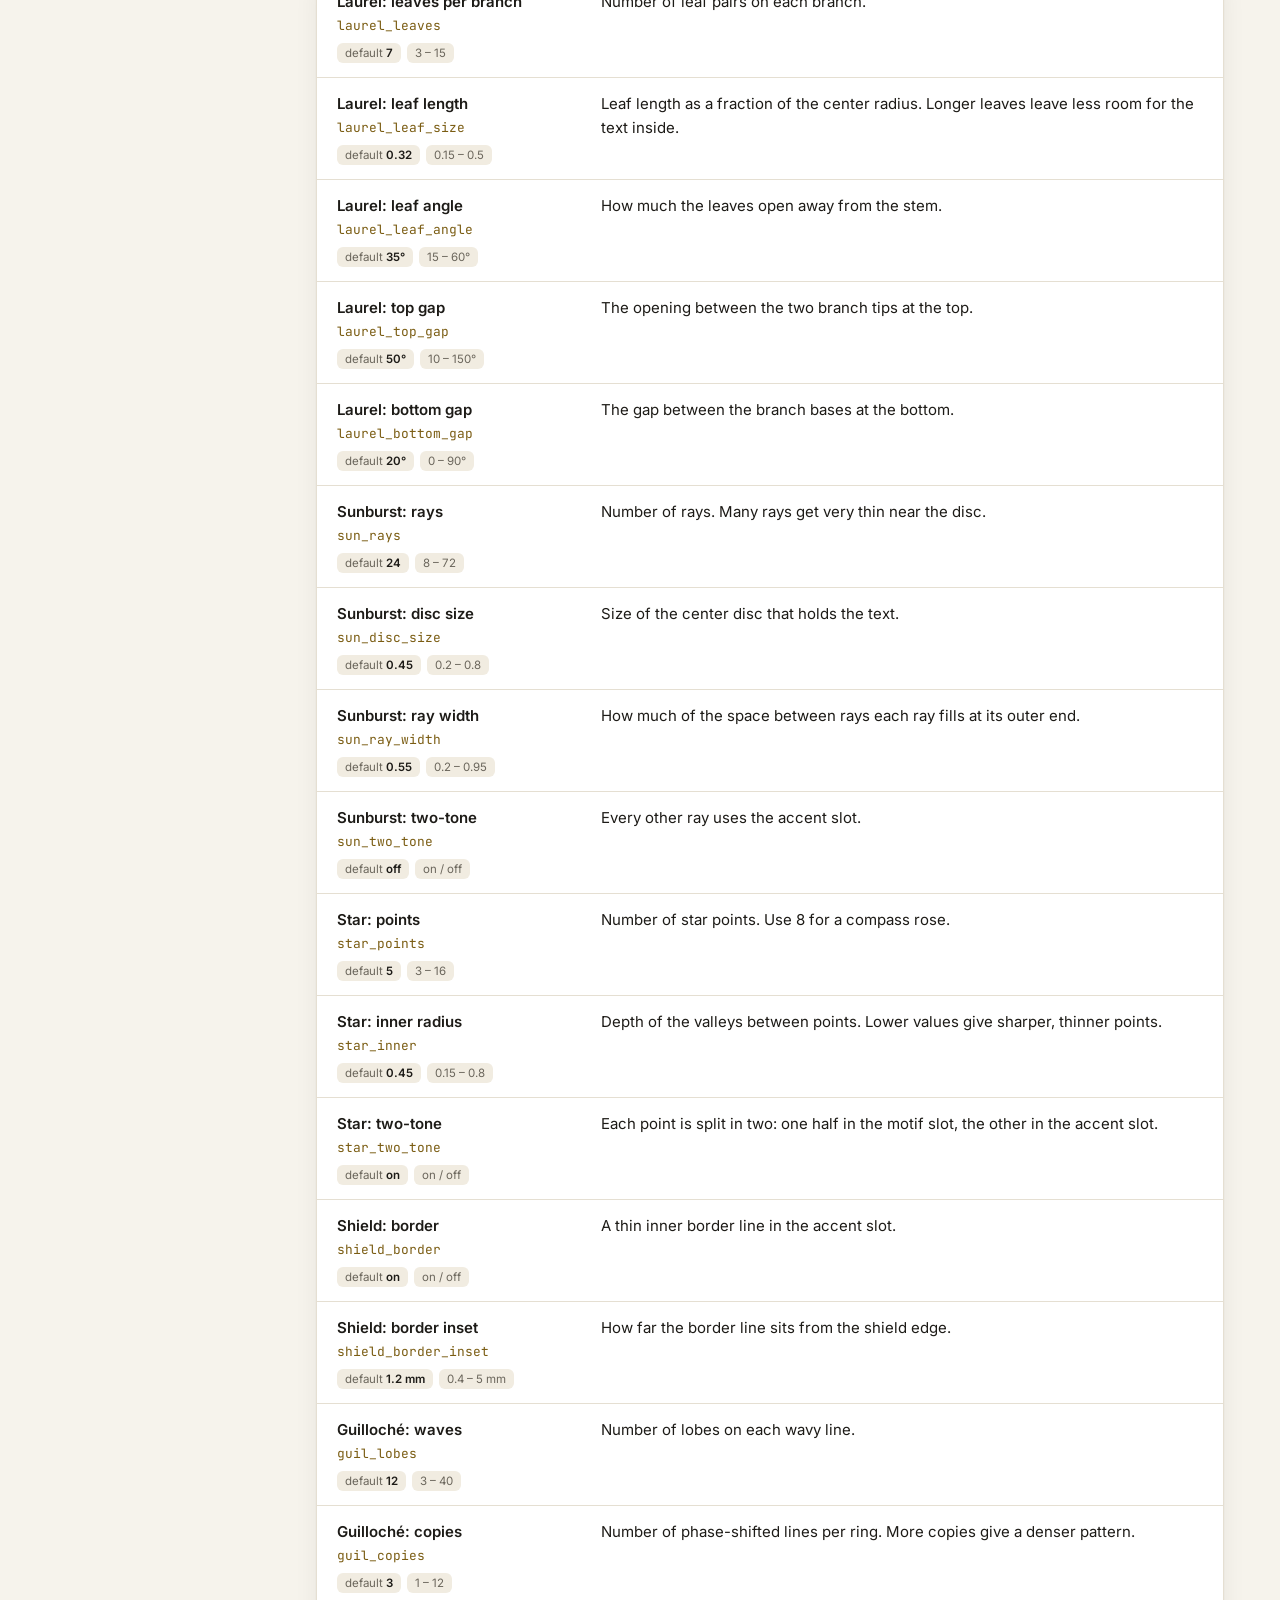
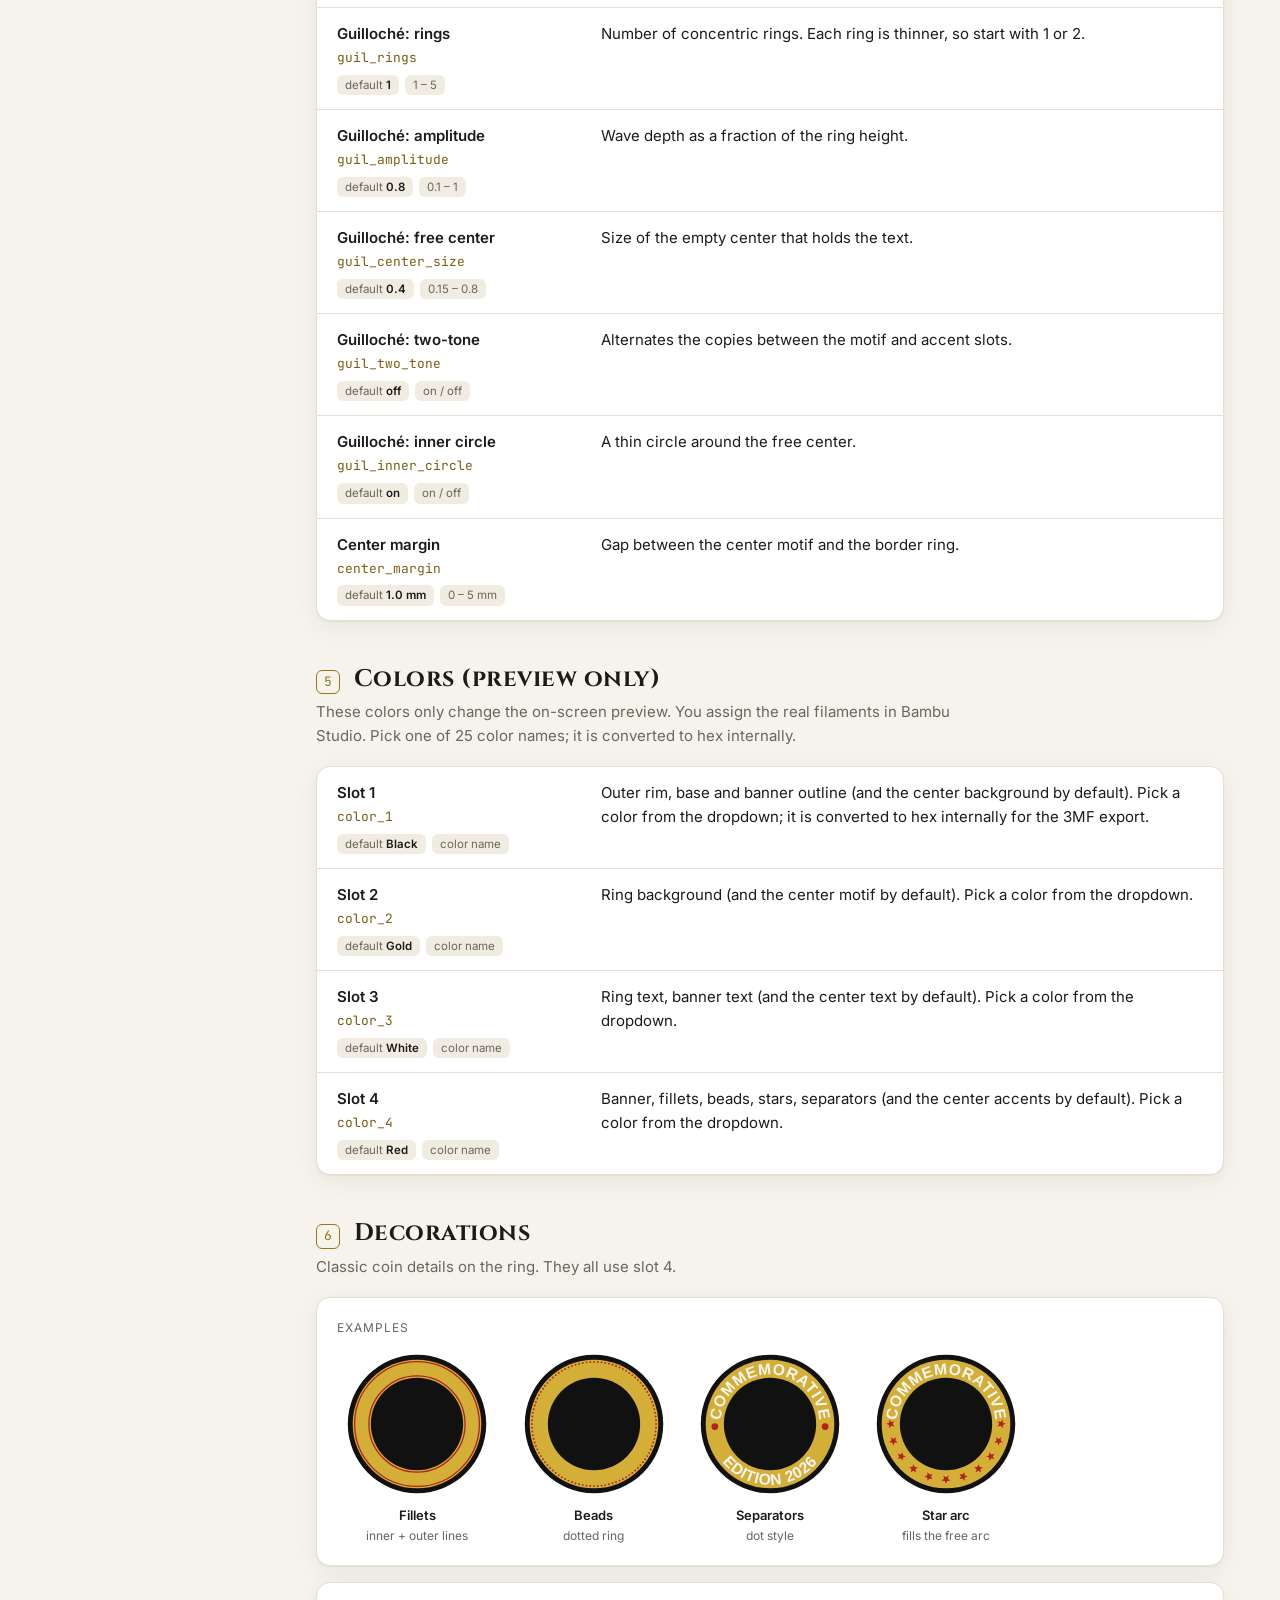
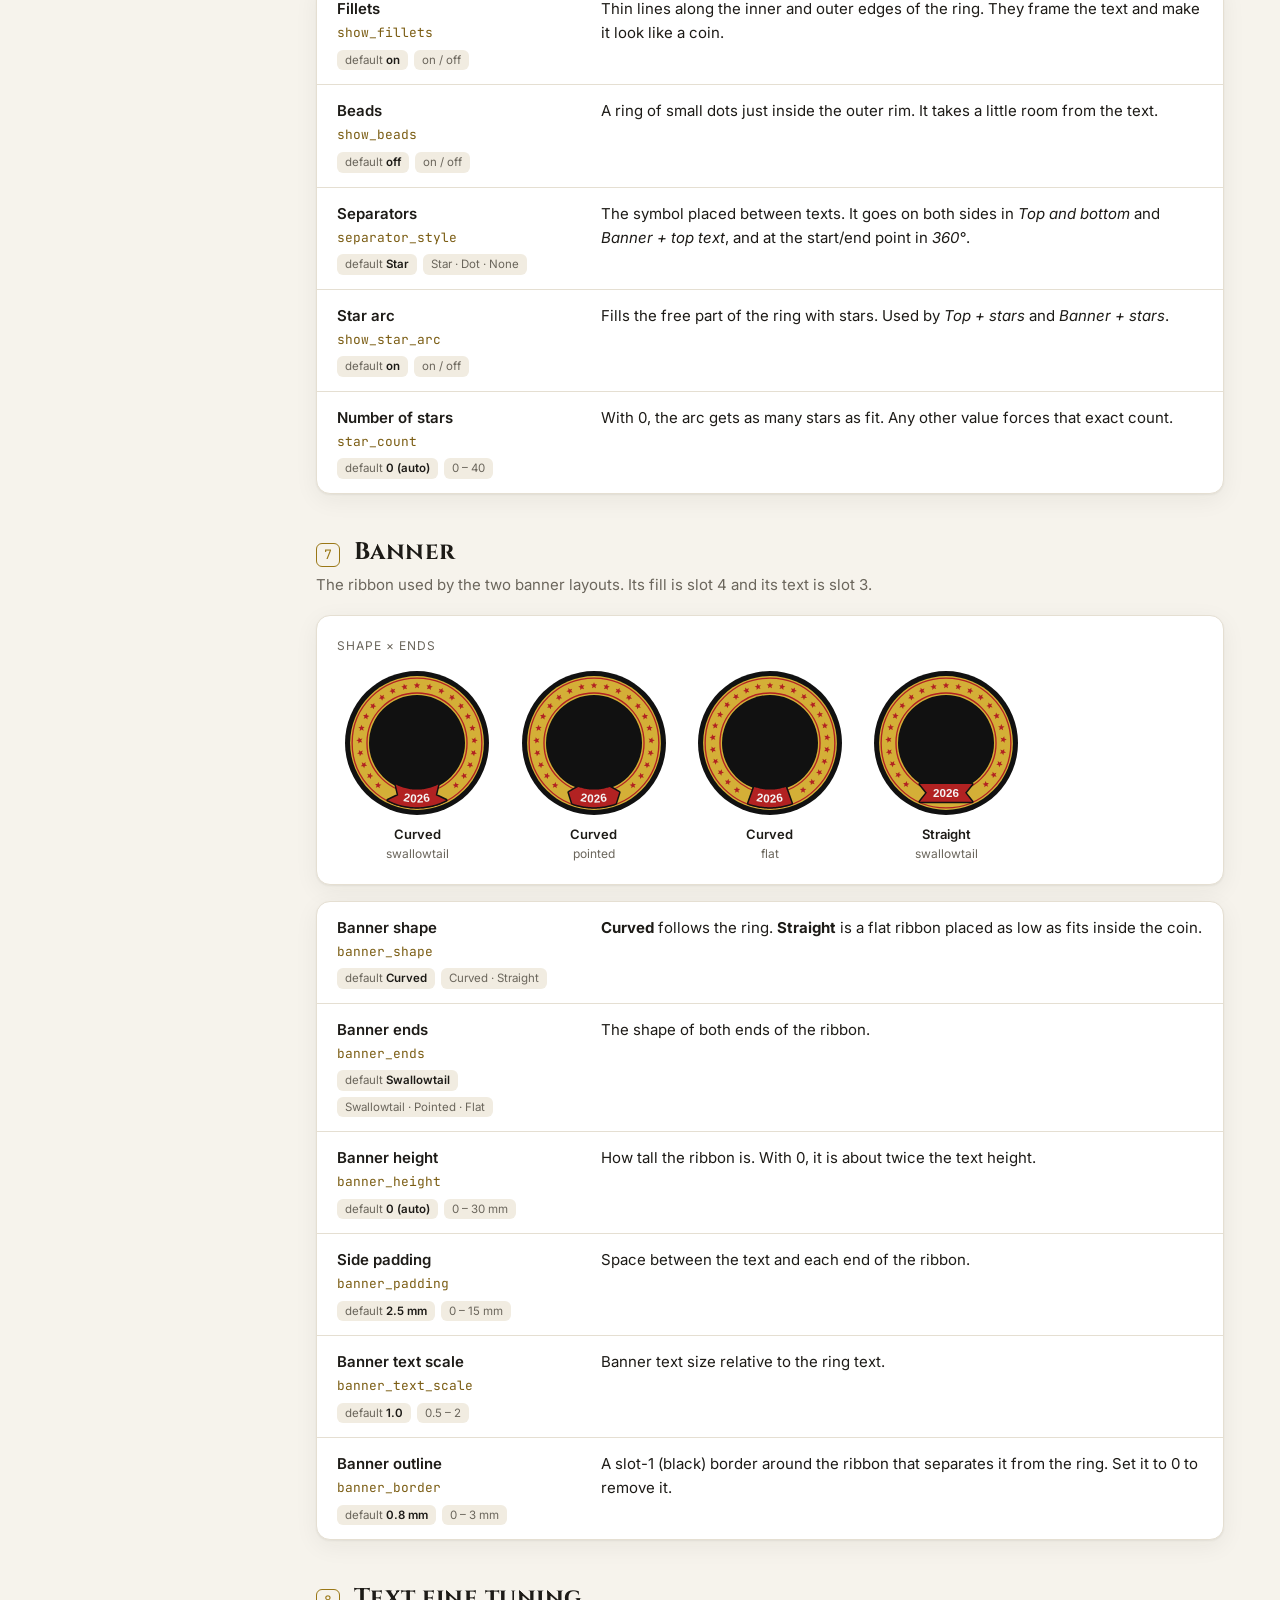
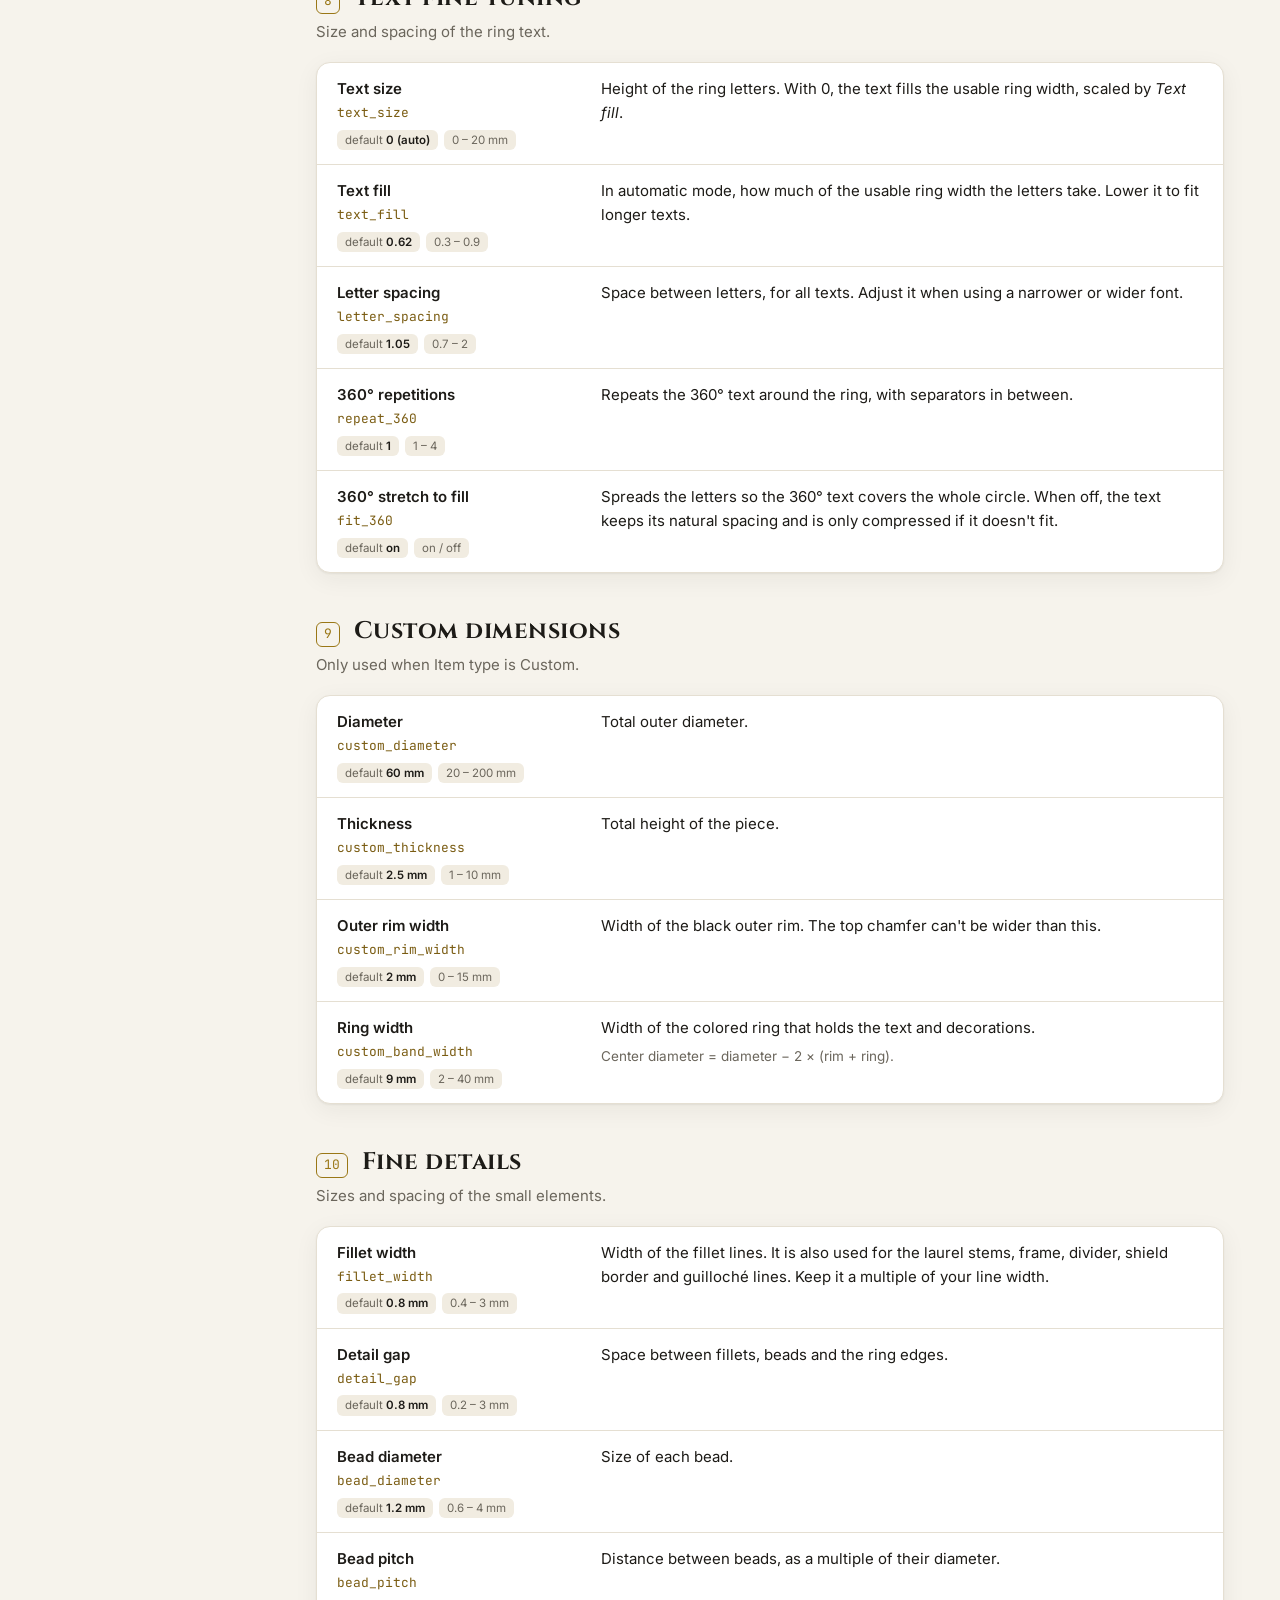
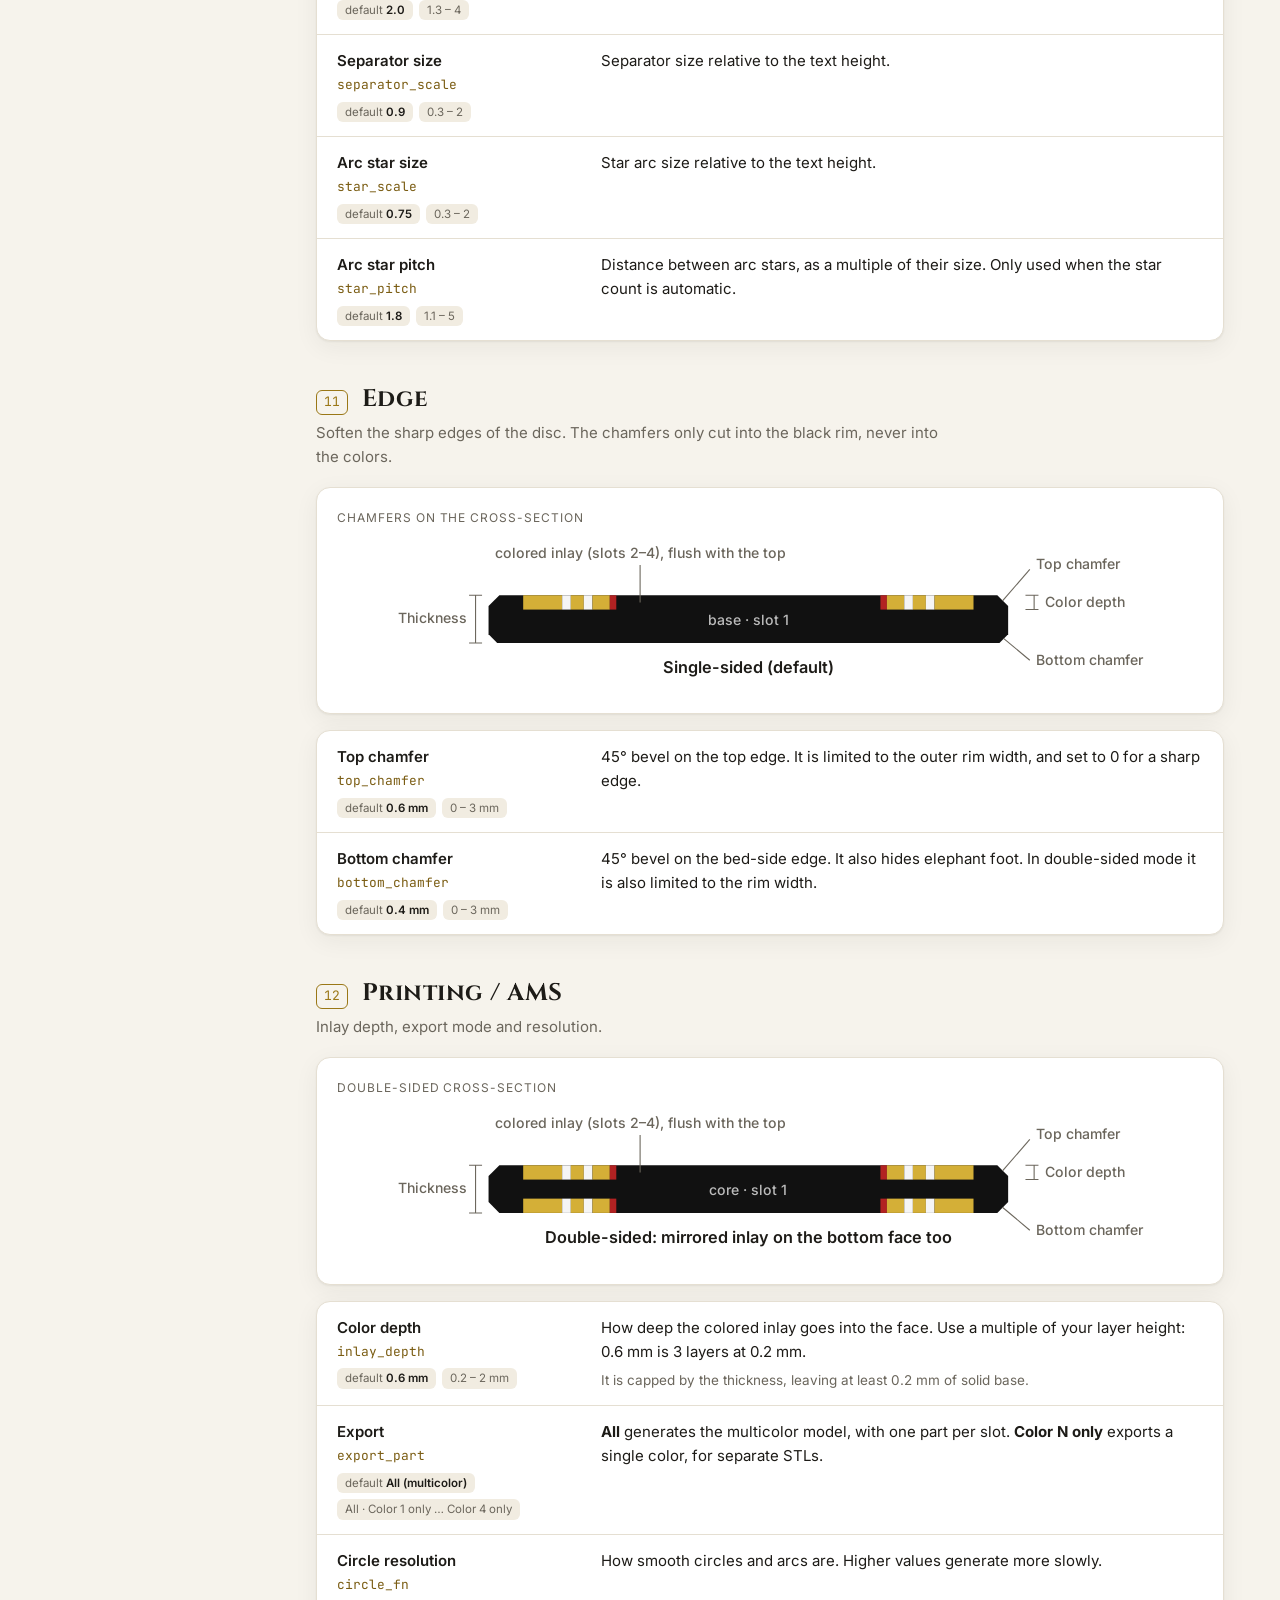
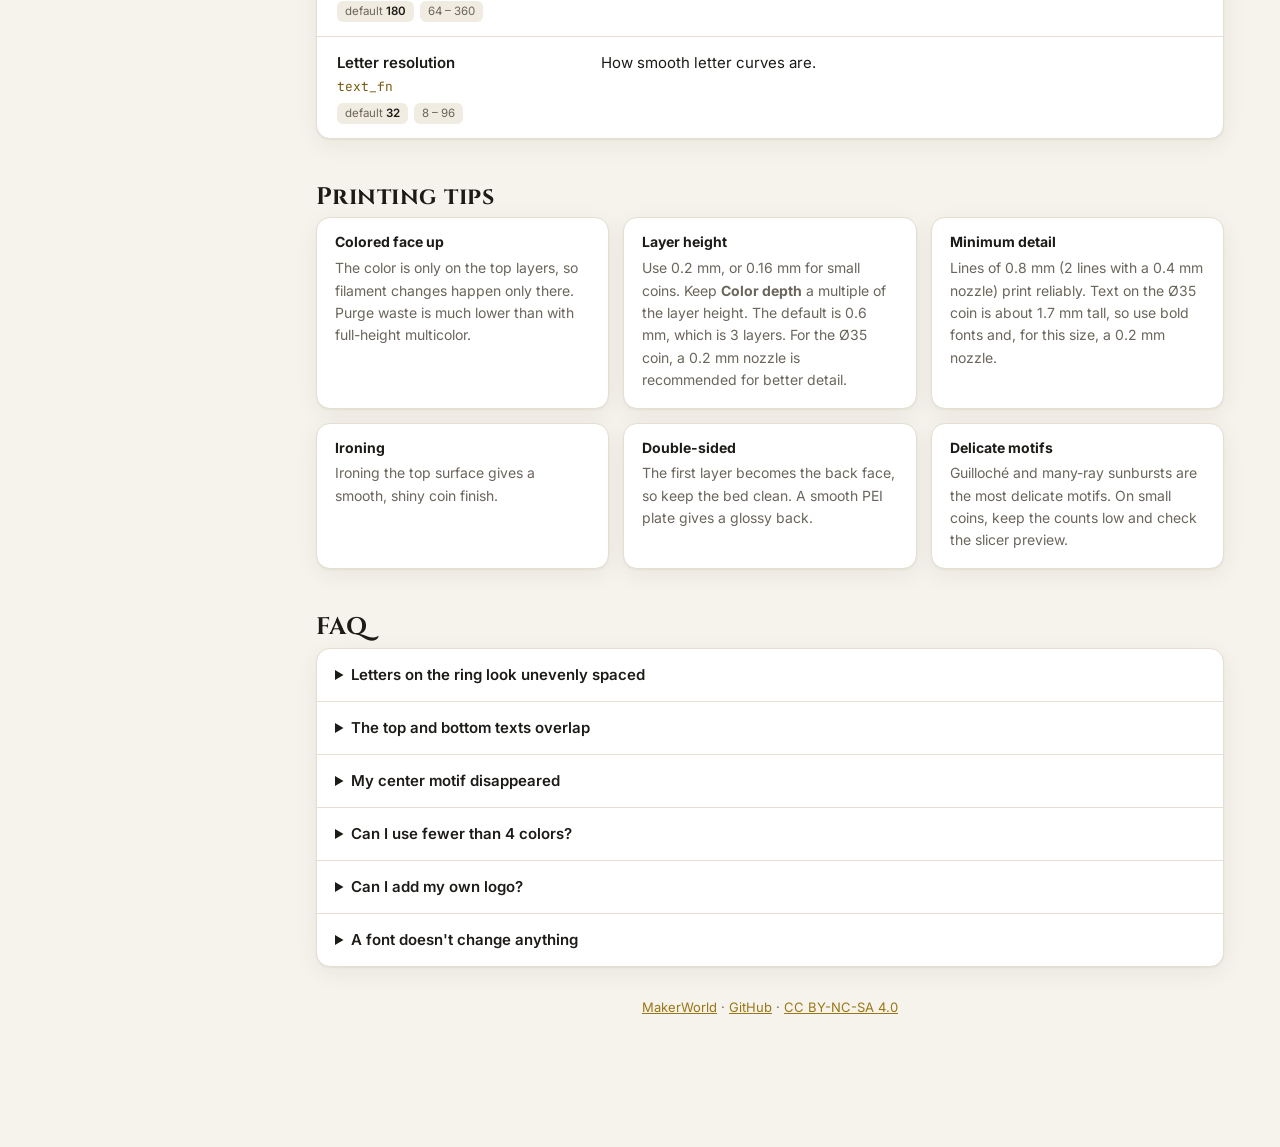
==== commit 77a14c19: "colors: expand palette to 25 named colors" ====
--- a/parametric_connmemorative_coin/index.html
+++ b/parametric_connmemorative_coin/index.html
@@ -684,7 +684,7 @@
       ['Center margin', 'center_margin', '1.0 mm', '0 – 5 mm', '<p>Gap between the center motif and the border ring.</p>'],
     ] },
 
-  { id: 'colors', n: 5, nb: 3, title: 'Colors (preview only)', lead: 'These colors only change the on-screen preview. You assign the real filaments in Bambu Studio.',
+  { id: 'colors', n: 5, nb: 3, title: 'Colors (preview only)', lead: 'These colors only change the on-screen preview. You assign the real filaments in Bambu Studio. Pick one of 25 color names; it is converted to hex internally.',
     params: [
       ['Slot 1', 'color_1', 'Black', 'color name', '<p>Outer rim, base and banner outline (and the center background by default). Pick a color from the dropdown; it is converted to hex internally for the 3MF export.</p>'],
       ['Slot 2', 'color_2', 'Gold', 'color name', '<p>Ring background (and the center motif by default). Pick a color from the dropdown.</p>'],
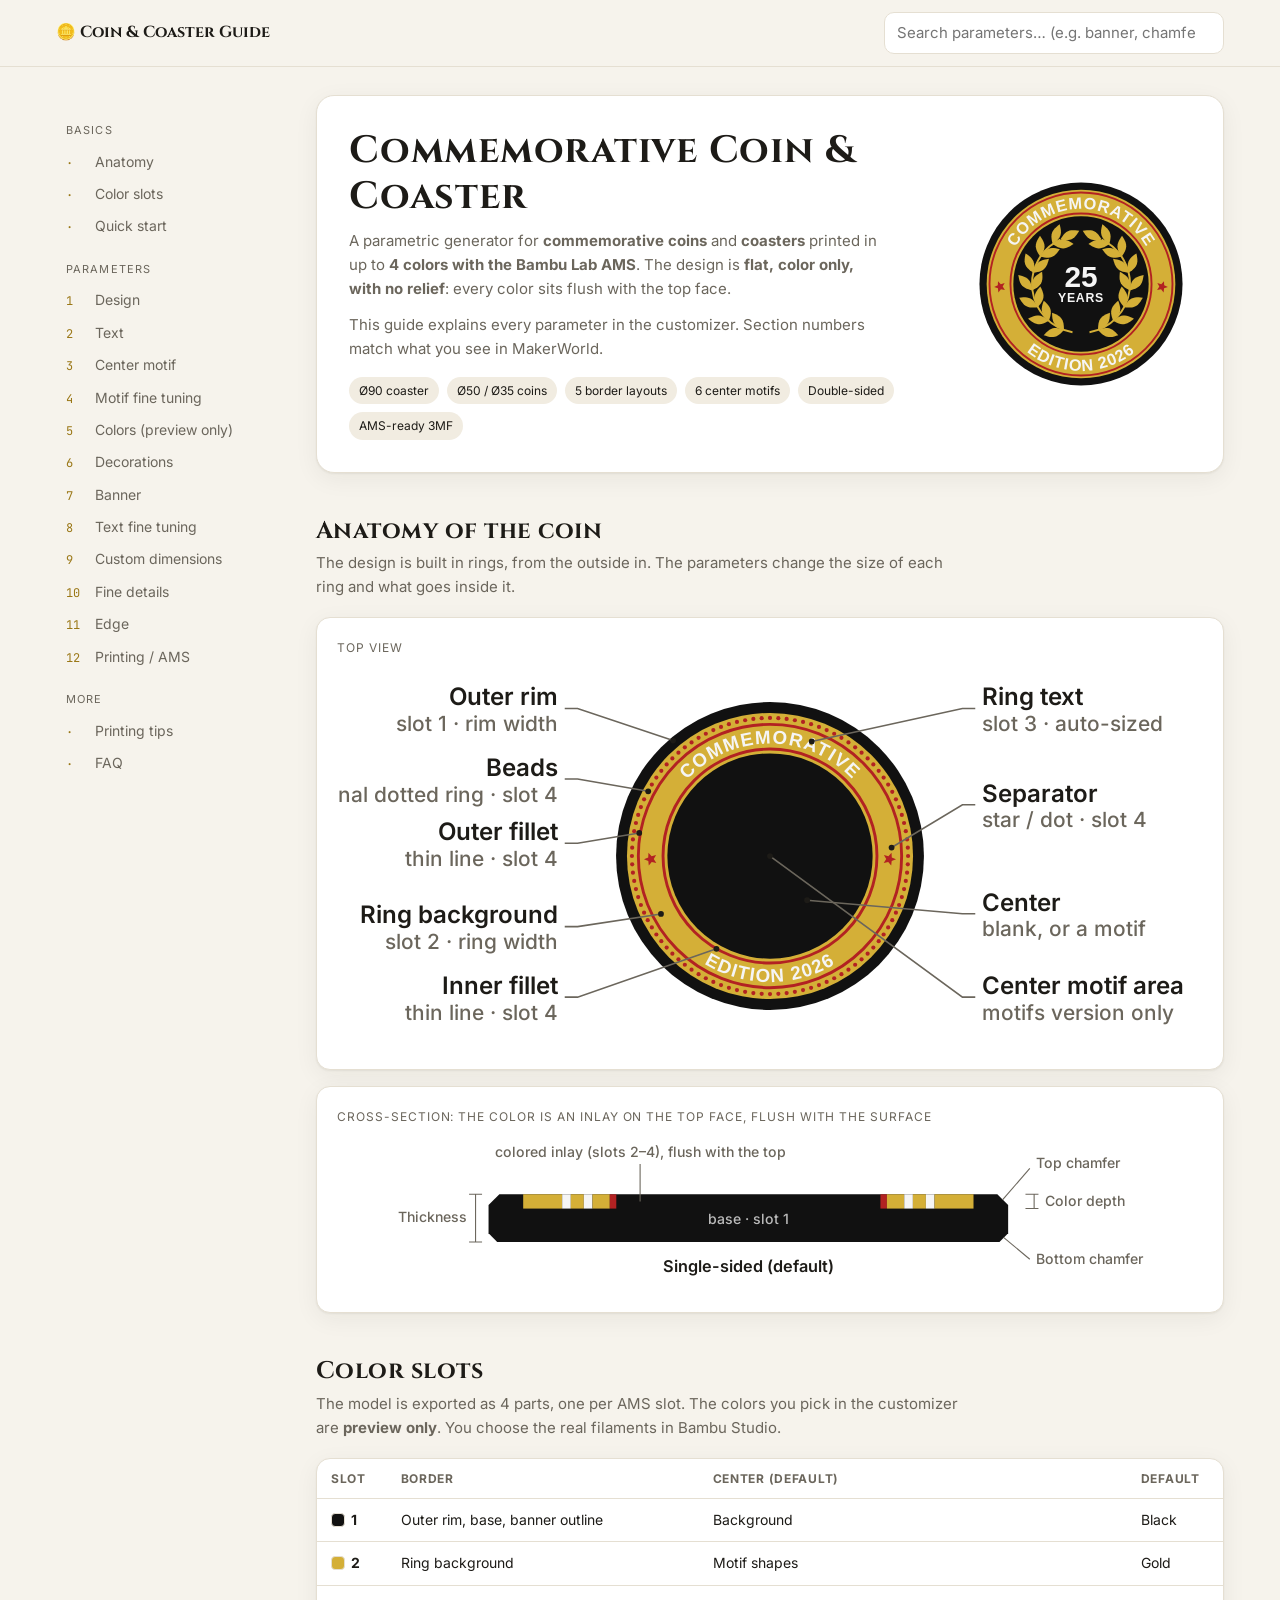
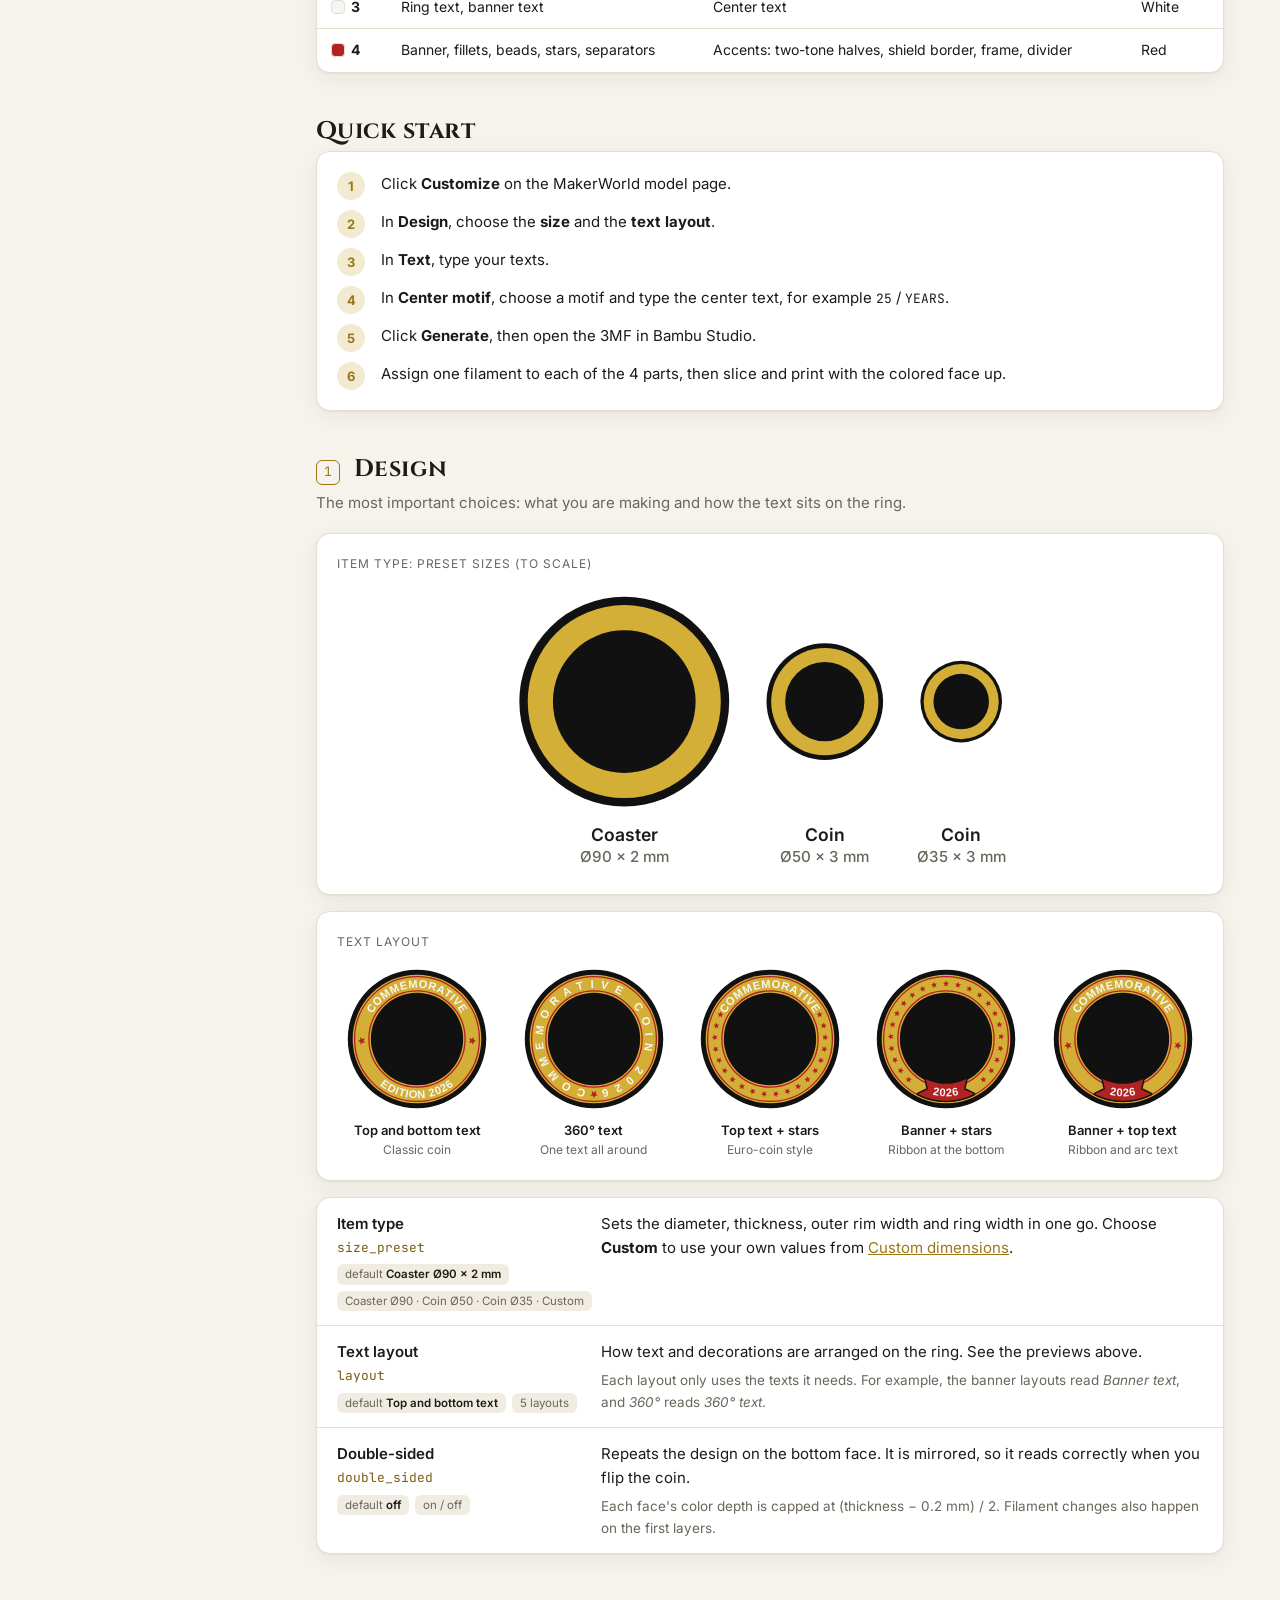
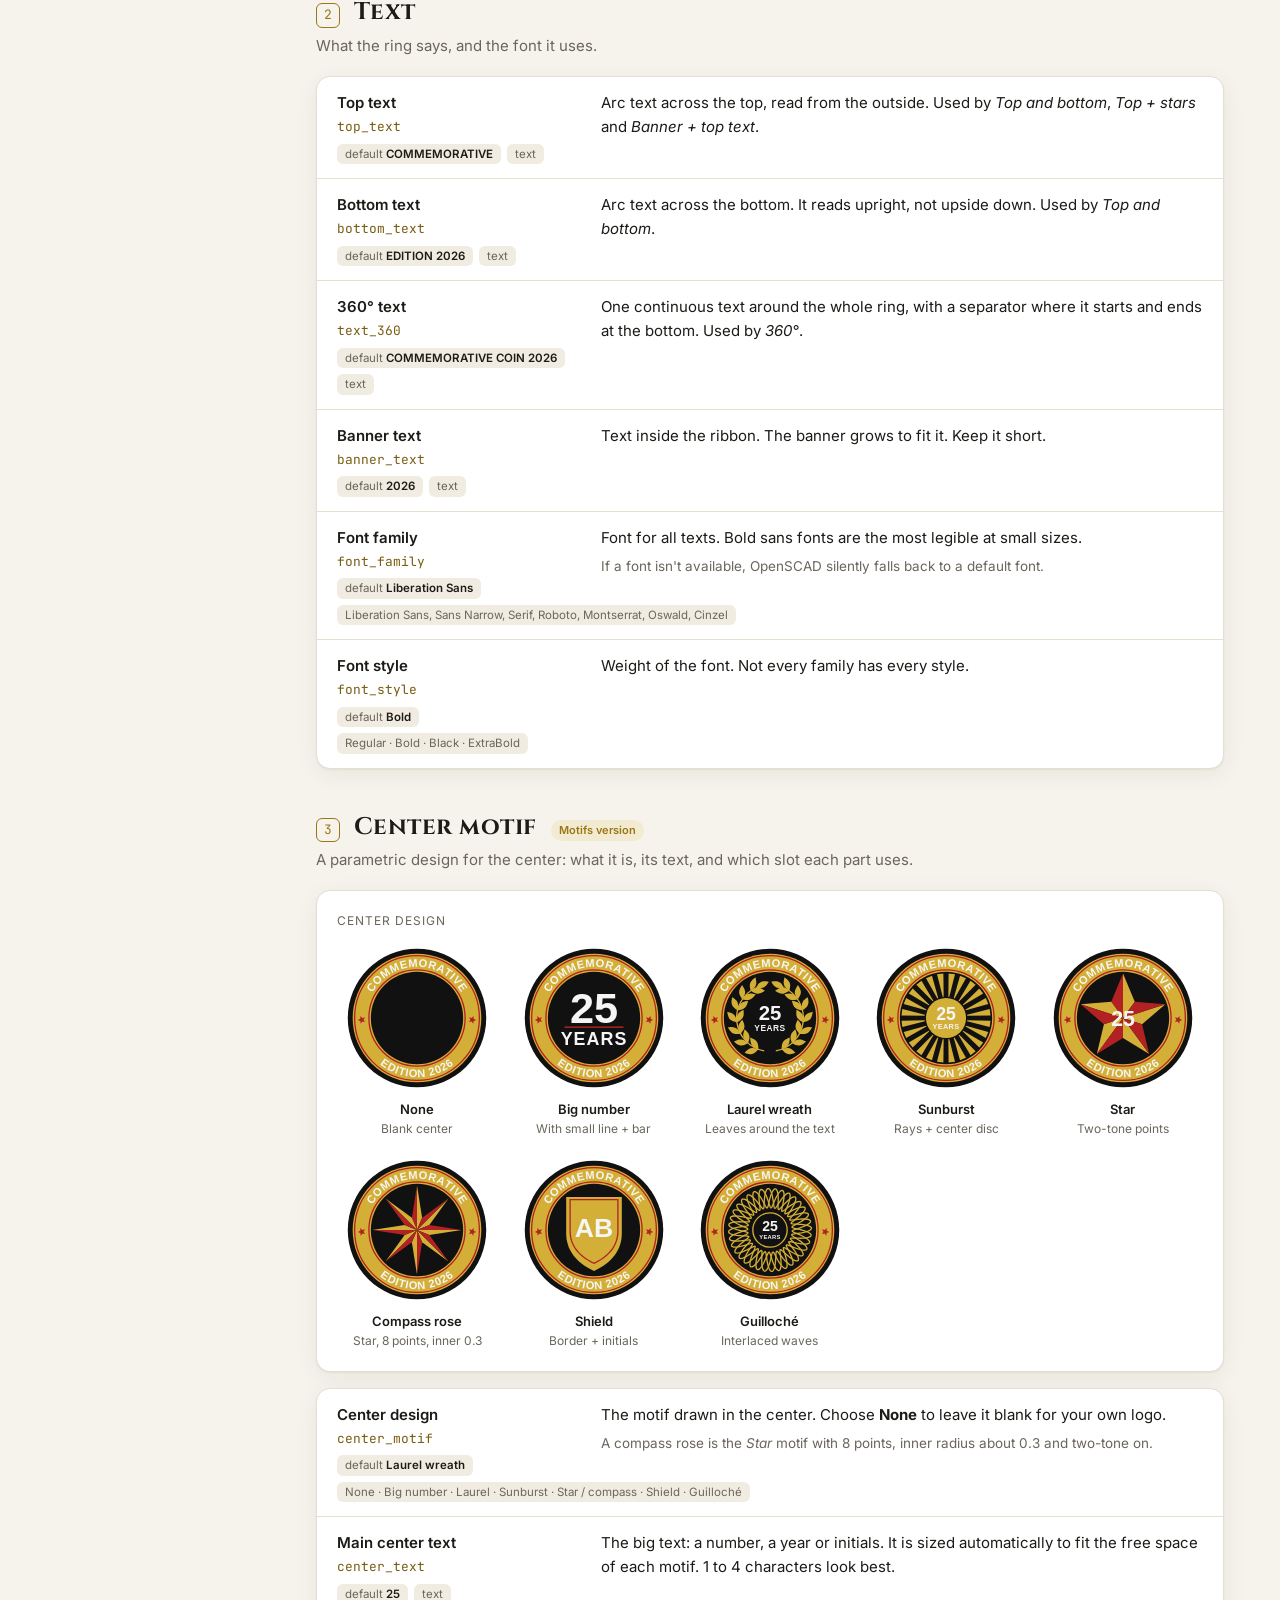
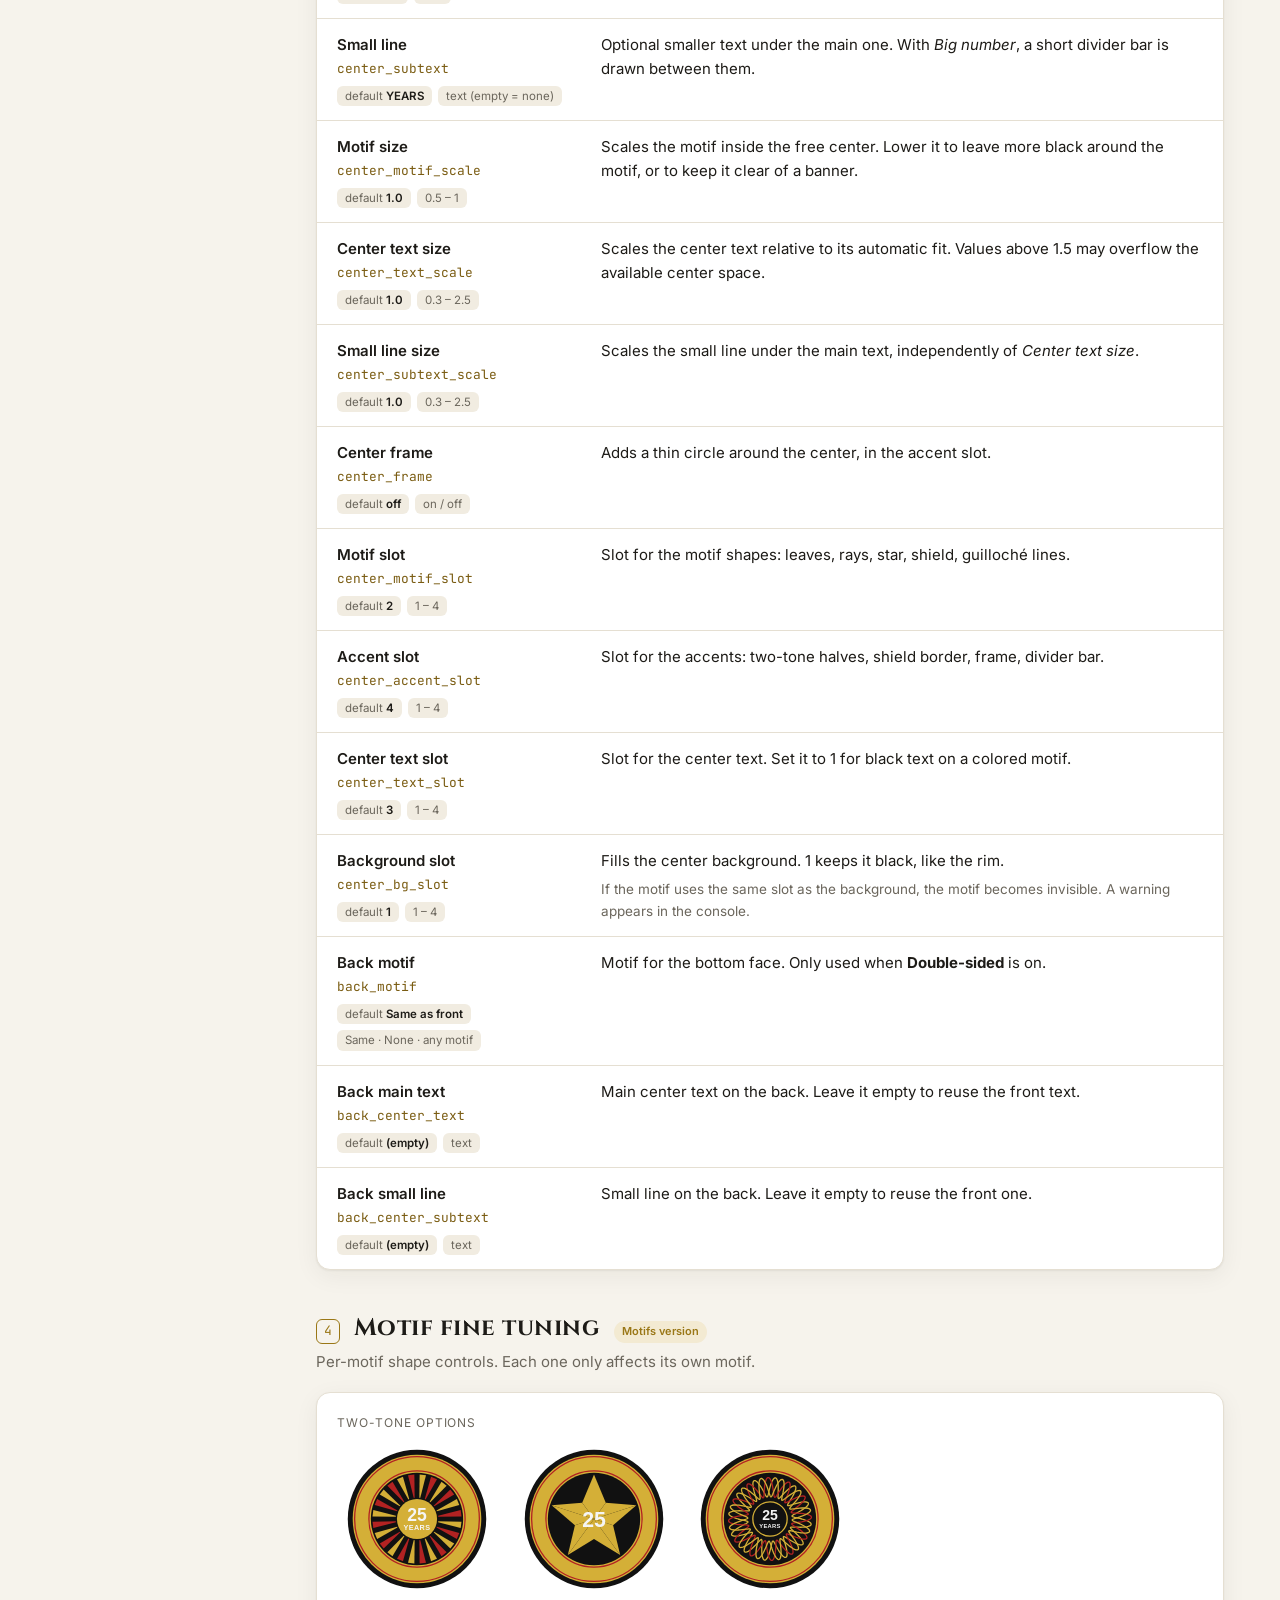
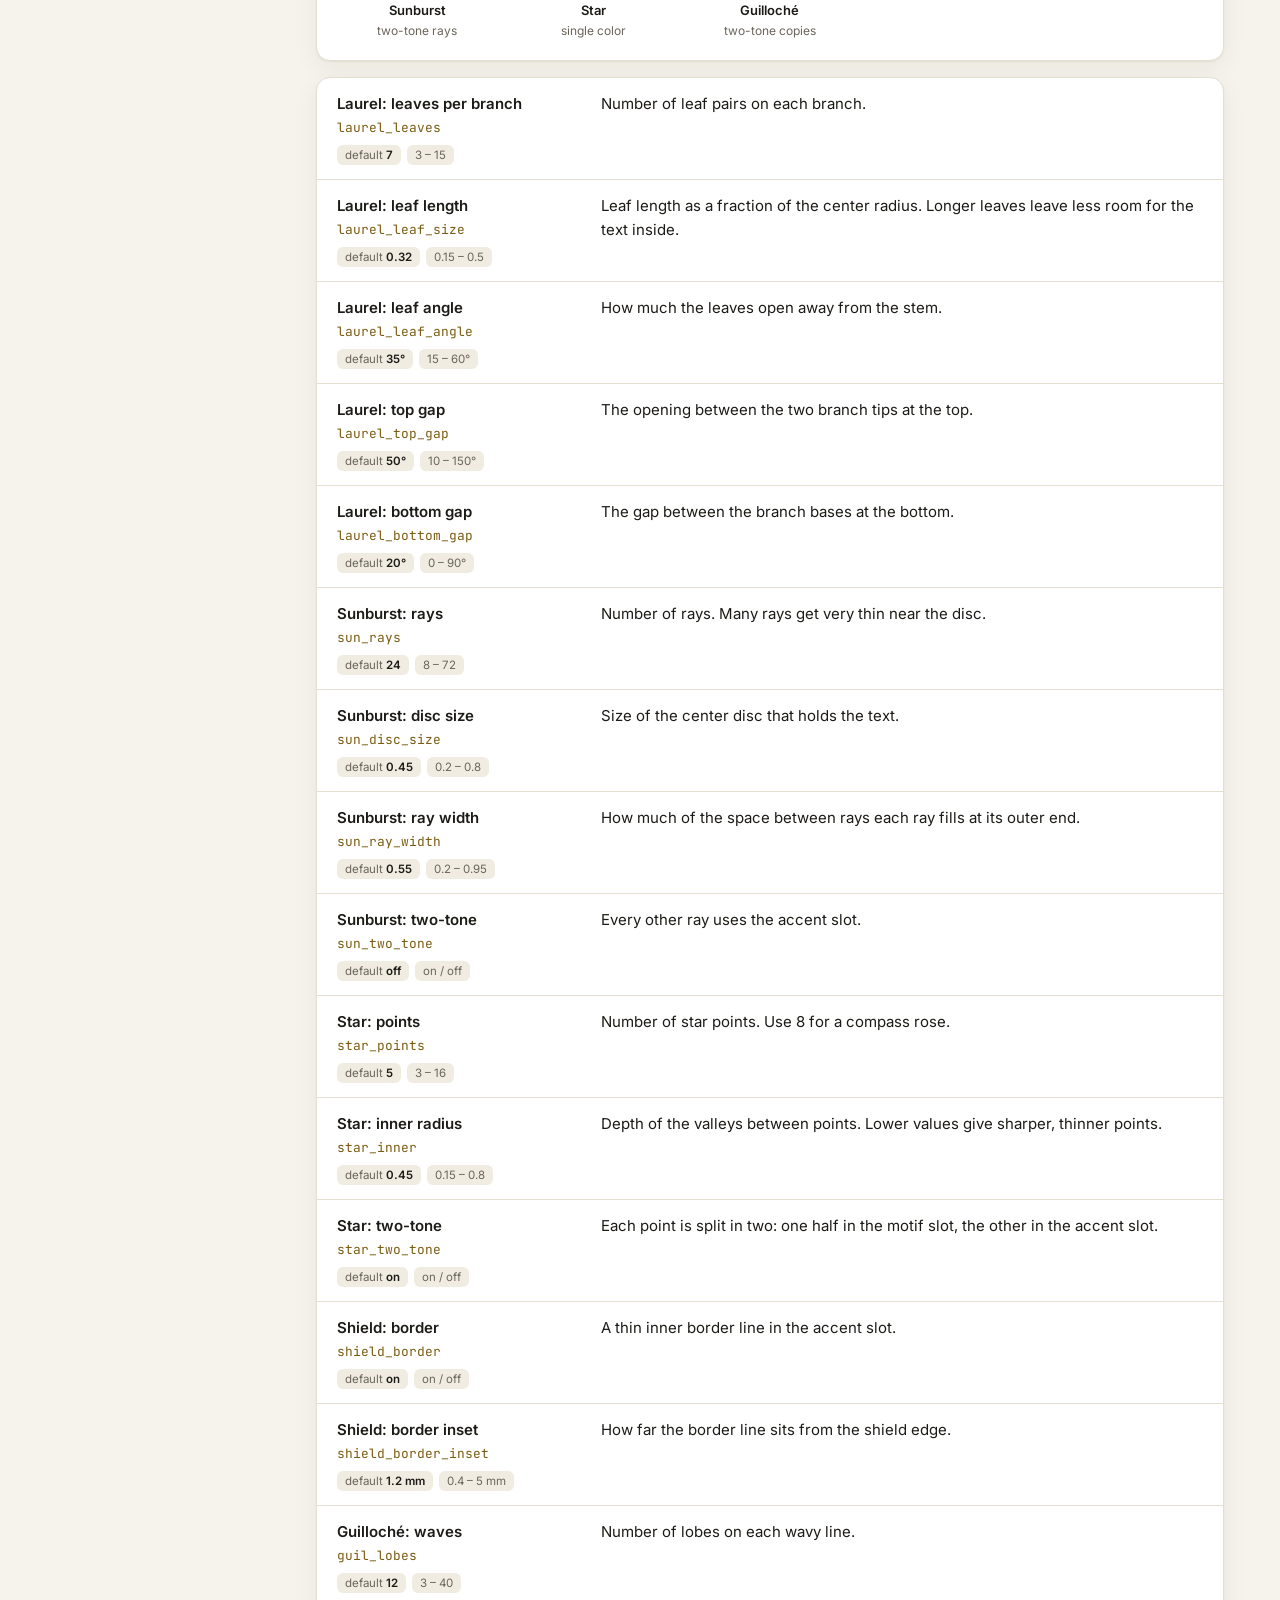
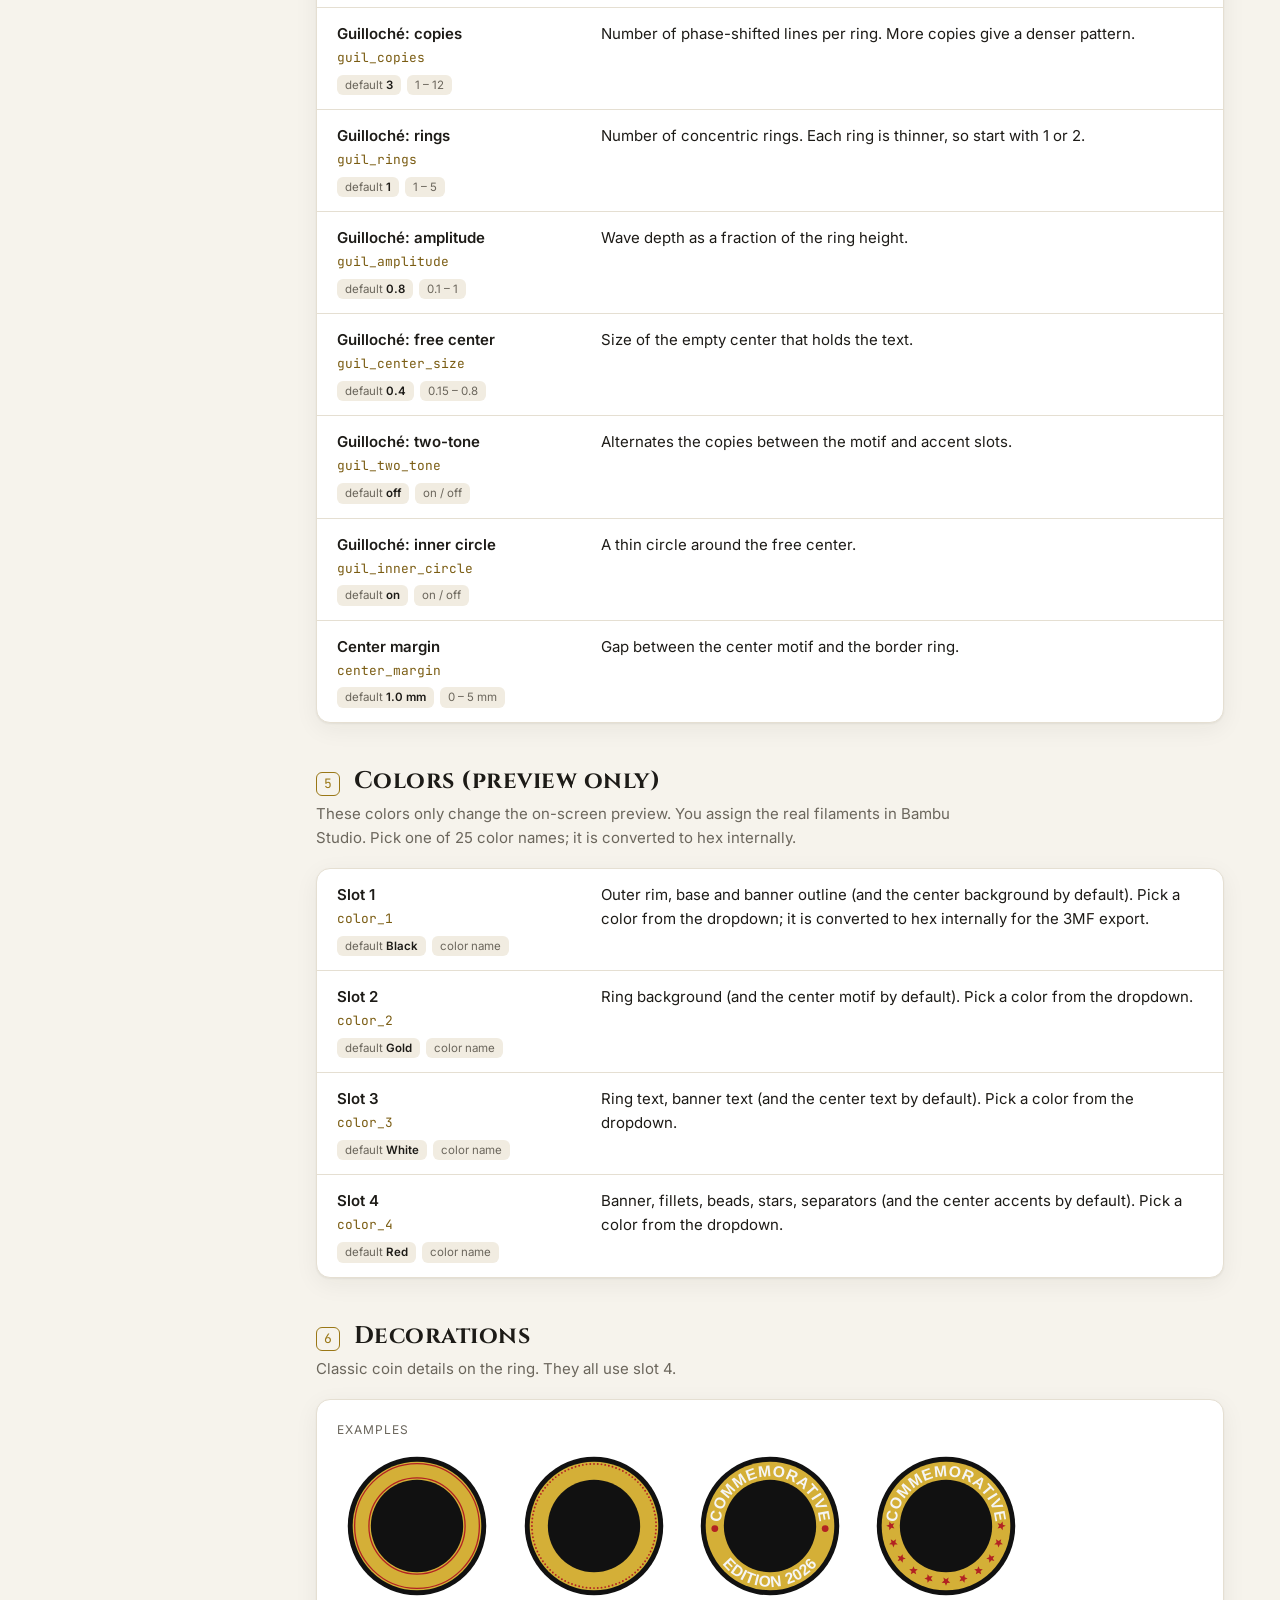
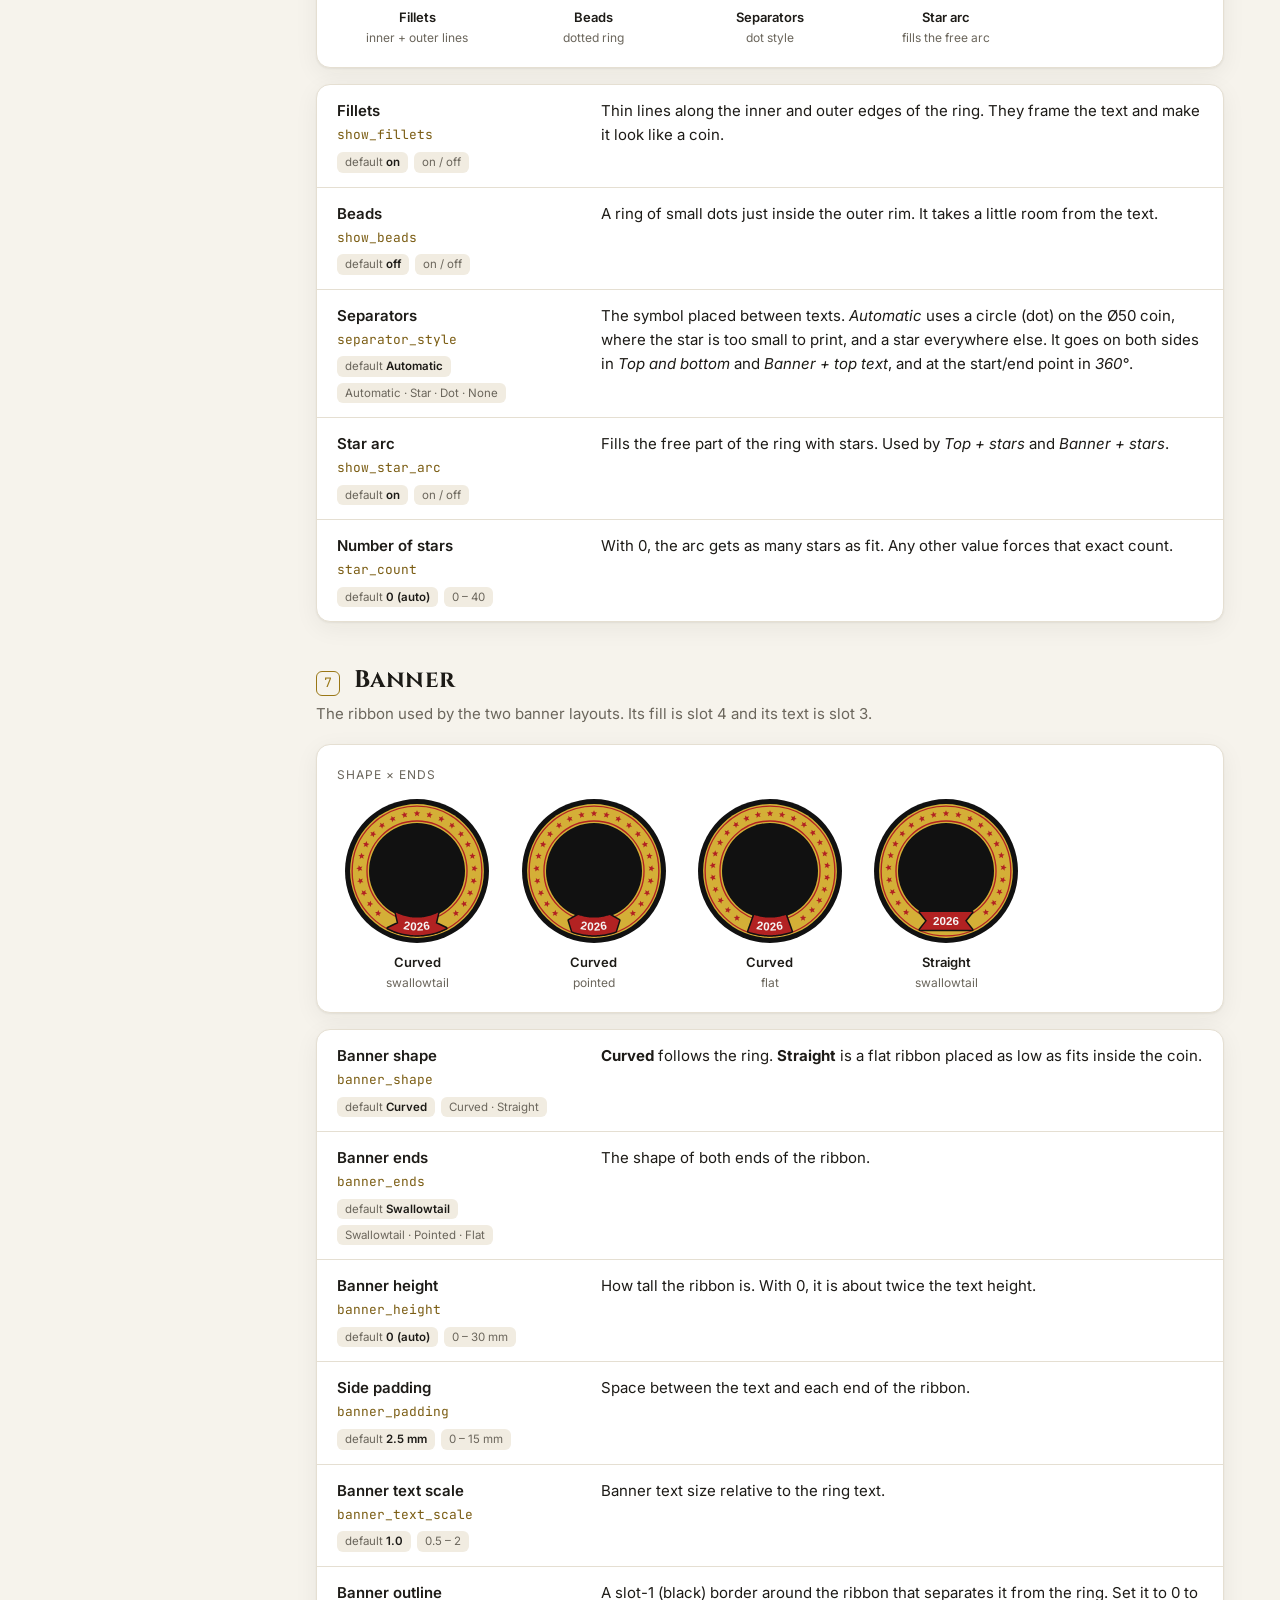
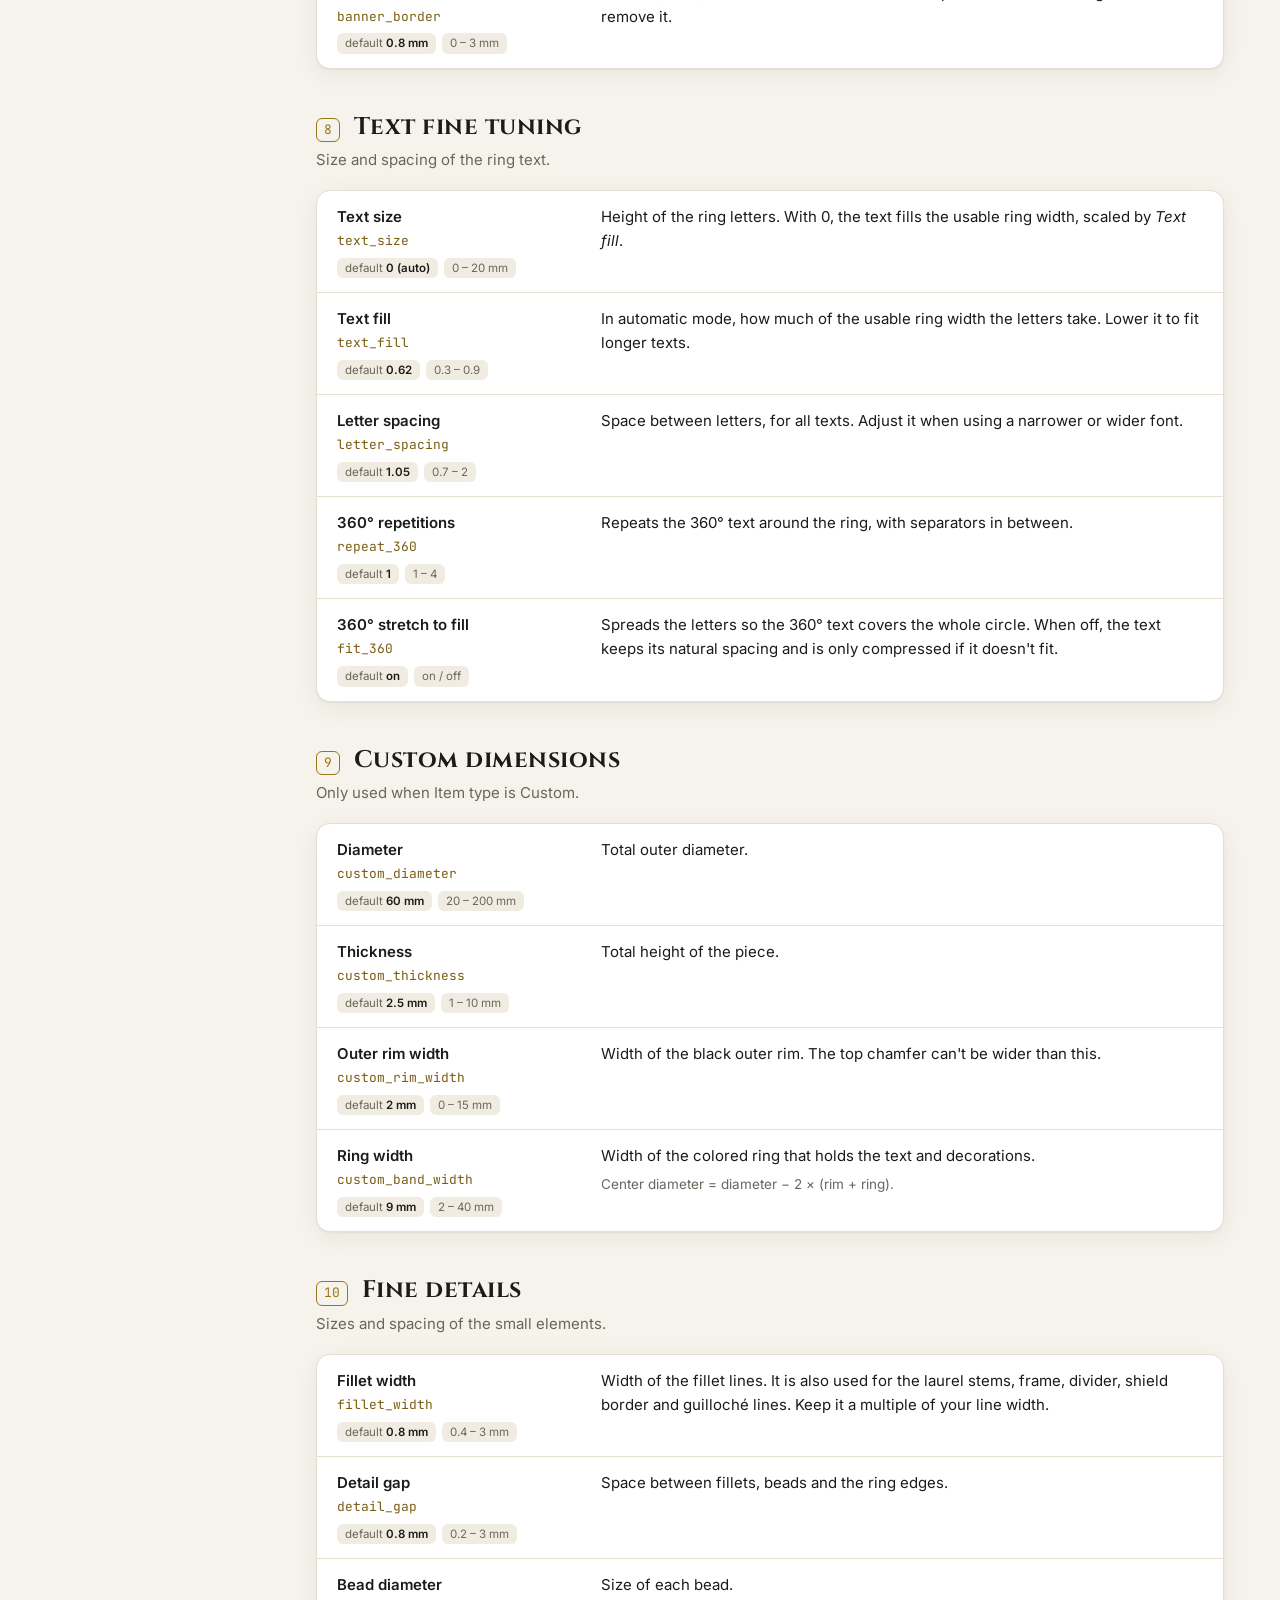
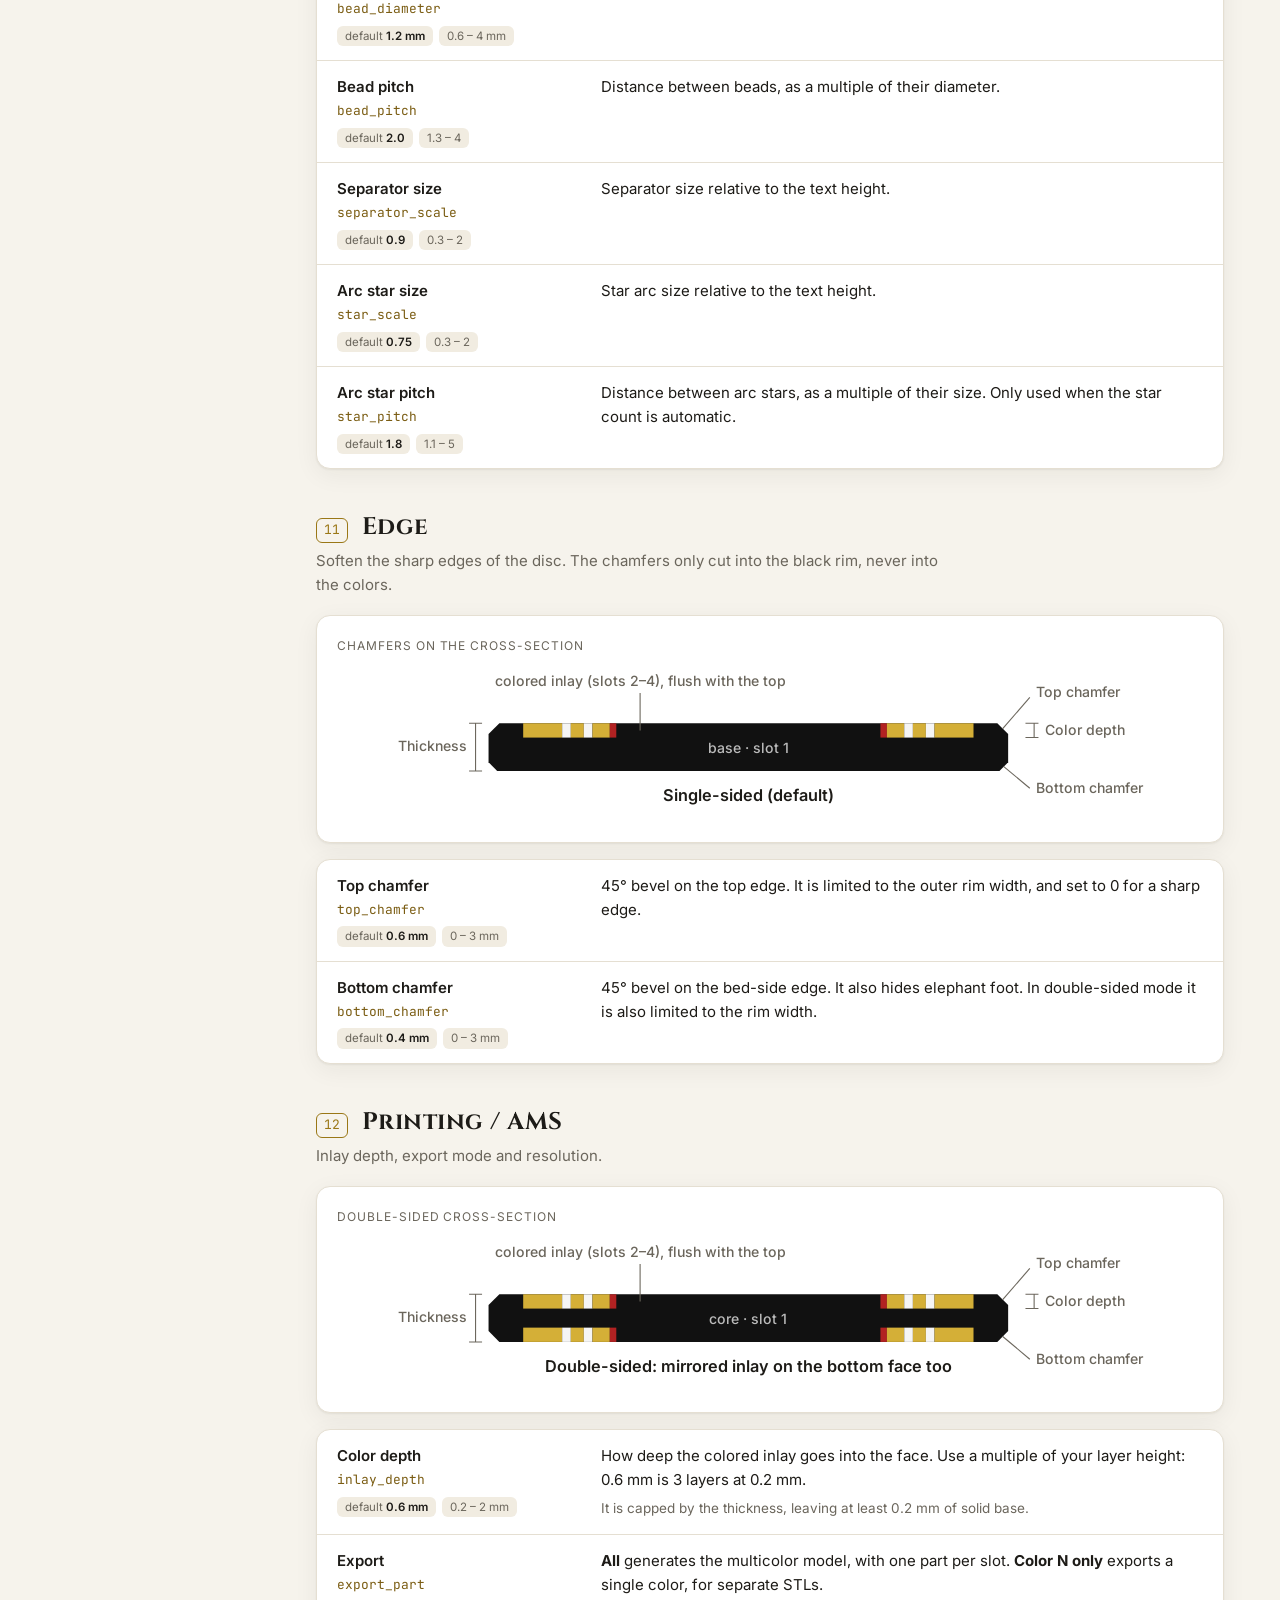
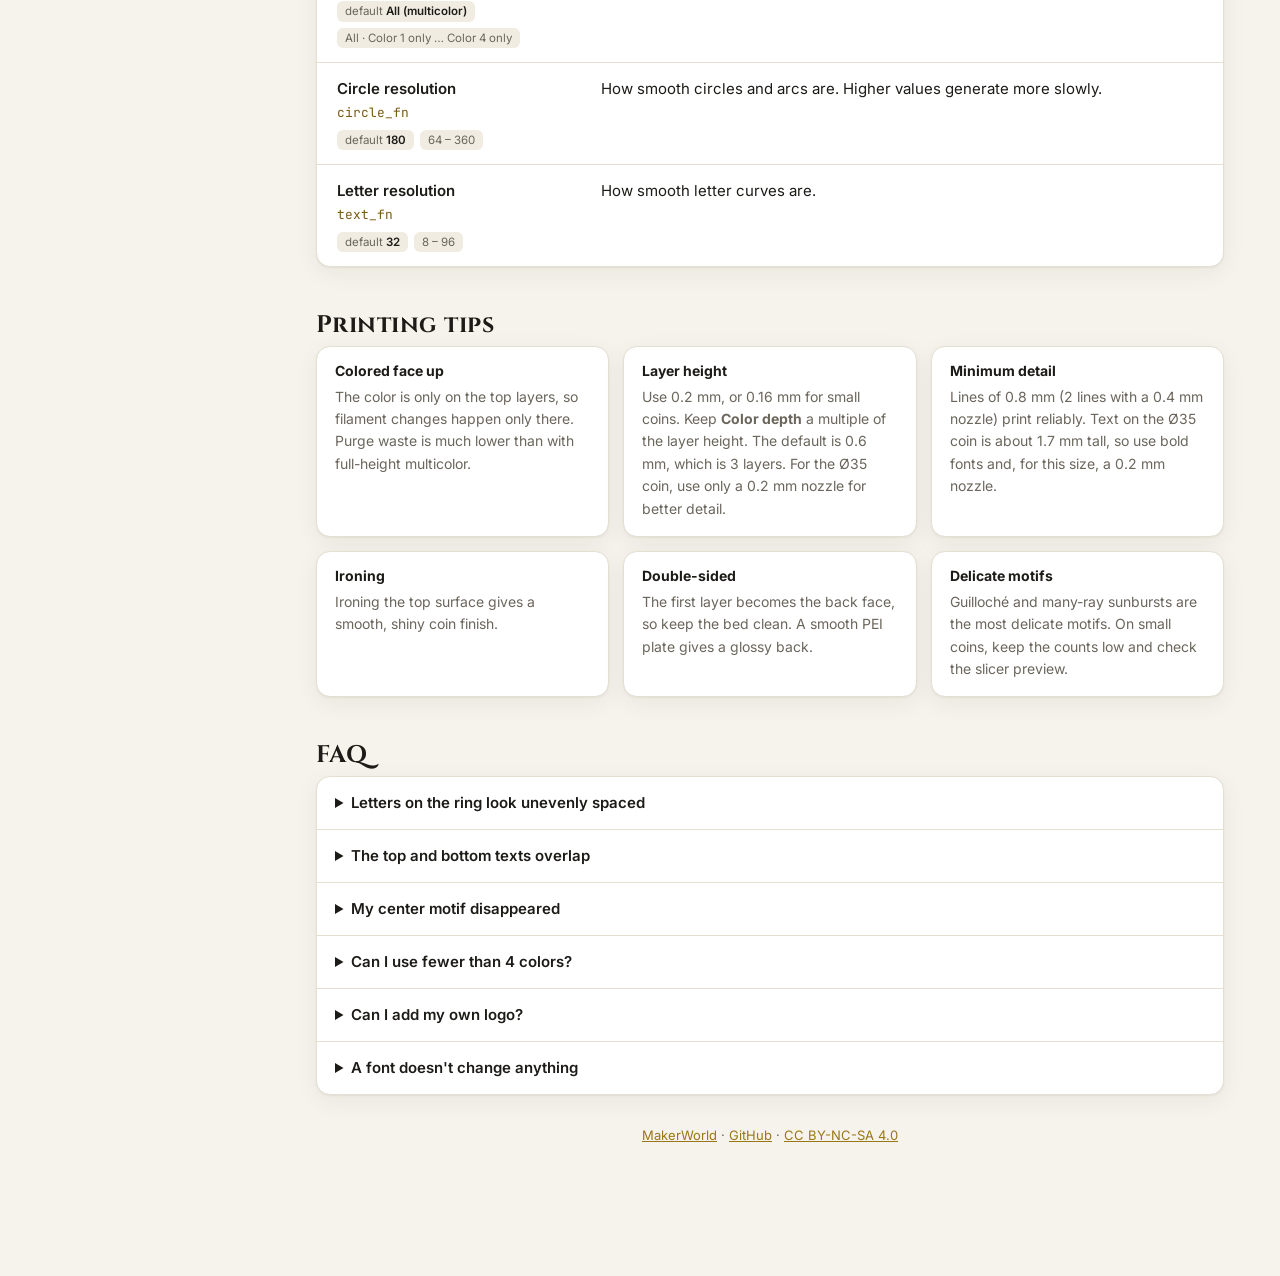
==== commit 5c10c2ec: "parametric coin: bigger sub-text, independent sub-text scale, auto separator (dot on 50mm), only 0.2" ====
--- a/parametric_connmemorative_coin/index.html
+++ b/parametric_connmemorative_coin/index.html
@@ -258,7 +258,7 @@
       <header><h2>Printing tips</h2></header>
       <div class="tips">
         <div class="card"><h3>Colored face up</h3><p>The color is only on the top layers, so filament changes happen only there. Purge waste is much lower than with full-height multicolor.</p></div>
-        <div class="card"><h3>Layer height</h3><p>Use 0.2 mm, or 0.16 mm for small coins. Keep <b>Color depth</b> a multiple of the layer height. The default is 0.6 mm, which is 3 layers. For the Ø35 coin, a 0.2 mm nozzle is recommended for better detail.</p></div>
+        <div class="card"><h3>Layer height</h3><p>Use 0.2 mm, or 0.16 mm for small coins. Keep <b>Color depth</b> a multiple of the layer height. The default is 0.6 mm, which is 3 layers. For the Ø35 coin, use only a 0.2 mm nozzle for better detail.</p></div>
         <div class="card"><h3>Minimum detail</h3><p>Lines of 0.8 mm (2 lines with a 0.4 mm nozzle) print reliably. Text on the Ø35 coin is about 1.7 mm tall, so use bold fonts and, for this size, a 0.2 mm nozzle.</p></div>
         <div class="card"><h3>Ironing</h3><p>Ironing the top surface gives a smooth, shiny coin finish.</p></div>
         <div class="card"><h3>Double-sided</h3><p>The first layer becomes the back face, so keep the bed clean. A smooth PEI plate gives a glossy back.</p></div>
@@ -332,7 +332,7 @@
 // Center label: main text + small line, fitted in a circle of radius ra
 function label(t, sub, ra, fill, cy = 0) {
   const sm = t ? Math.min(ra * (sub ? 0.7 : 0.85), ra * 1.6 / (t.length * 0.78)) : 0;
-  const hs = sub ? Math.min(t ? sm * 0.35 : ra * 0.4, ra * 1.3 / (sub.length * 0.9)) : 0;
+  const hs = sub ? Math.min(t ? sm * 0.45 : ra * 0.5, ra * 1.3 / (sub.length * 0.9)) : 0;
   const g = t && sub ? sm * 0.3 : 0;
   const tot = sm + g + hs;
   let s = '';
@@ -641,6 +641,7 @@
       ['Small line', 'center_subtext', 'YEARS', 'text (empty = none)', '<p>Optional smaller text under the main one. With <i>Big number</i>, a short divider bar is drawn between them.</p>'],
       ['Motif size', 'center_motif_scale', '1.0', '0.5 – 1', '<p>Scales the motif inside the free center. Lower it to leave more black around the motif, or to keep it clear of a banner.</p>'],
       ['Center text size', 'center_text_scale', '1.0', '0.3 – 2.5', '<p>Scales the center text relative to its automatic fit. Values above 1.5 may overflow the available center space.</p>'],
+      ['Small line size', 'center_subtext_scale', '1.0', '0.3 – 2.5', '<p>Scales the small line under the main text, independently of <i>Center text size</i>.</p>'],
       ['Center frame', 'center_frame', 'off', 'on / off', '<p>Adds a thin circle around the center, in the accent slot.</p>'],
       ['Motif slot', 'center_motif_slot', '2', '1 – 4', '<p>Slot for the motif shapes: leaves, rays, star, shield, guilloché lines.</p>'],
       ['Accent slot', 'center_accent_slot', '4', '1 – 4', '<p>Slot for the accents: two-tone halves, shield border, frame, divider bar.</p>'],
@@ -704,7 +705,7 @@
     params: [
       ['Fillets', 'show_fillets', 'on', 'on / off', '<p>Thin lines along the inner and outer edges of the ring. They frame the text and make it look like a coin.</p>'],
       ['Beads', 'show_beads', 'off', 'on / off', '<p>A ring of small dots just inside the outer rim. It takes a little room from the text.</p>'],
-      ['Separators', 'separator_style', 'Star', 'Star · Dot · None', '<p>The symbol placed between texts. It goes on both sides in <i>Top and bottom</i> and <i>Banner + top text</i>, and at the start/end point in <i>360°</i>.</p>'],
+      ['Separators', 'separator_style', 'Automatic', 'Automatic · Star · Dot · None', '<p>The symbol placed between texts. <i>Automatic</i> uses a circle (dot) on the Ø50 coin, where the star is too small to print, and a star everywhere else. It goes on both sides in <i>Top and bottom</i> and <i>Banner + top text</i>, and at the start/end point in <i>360°</i>.</p>'],
       ['Star arc', 'show_star_arc', 'on', 'on / off', '<p>Fills the free part of the ring with stars. Used by <i>Top + stars</i> and <i>Banner + stars</i>.</p>'],
       ['Number of stars', 'star_count', '0 (auto)', '0 – 40', '<p>With 0, the arc gets as many stars as fit. Any other value forces that exact count.</p>'],
     ] },
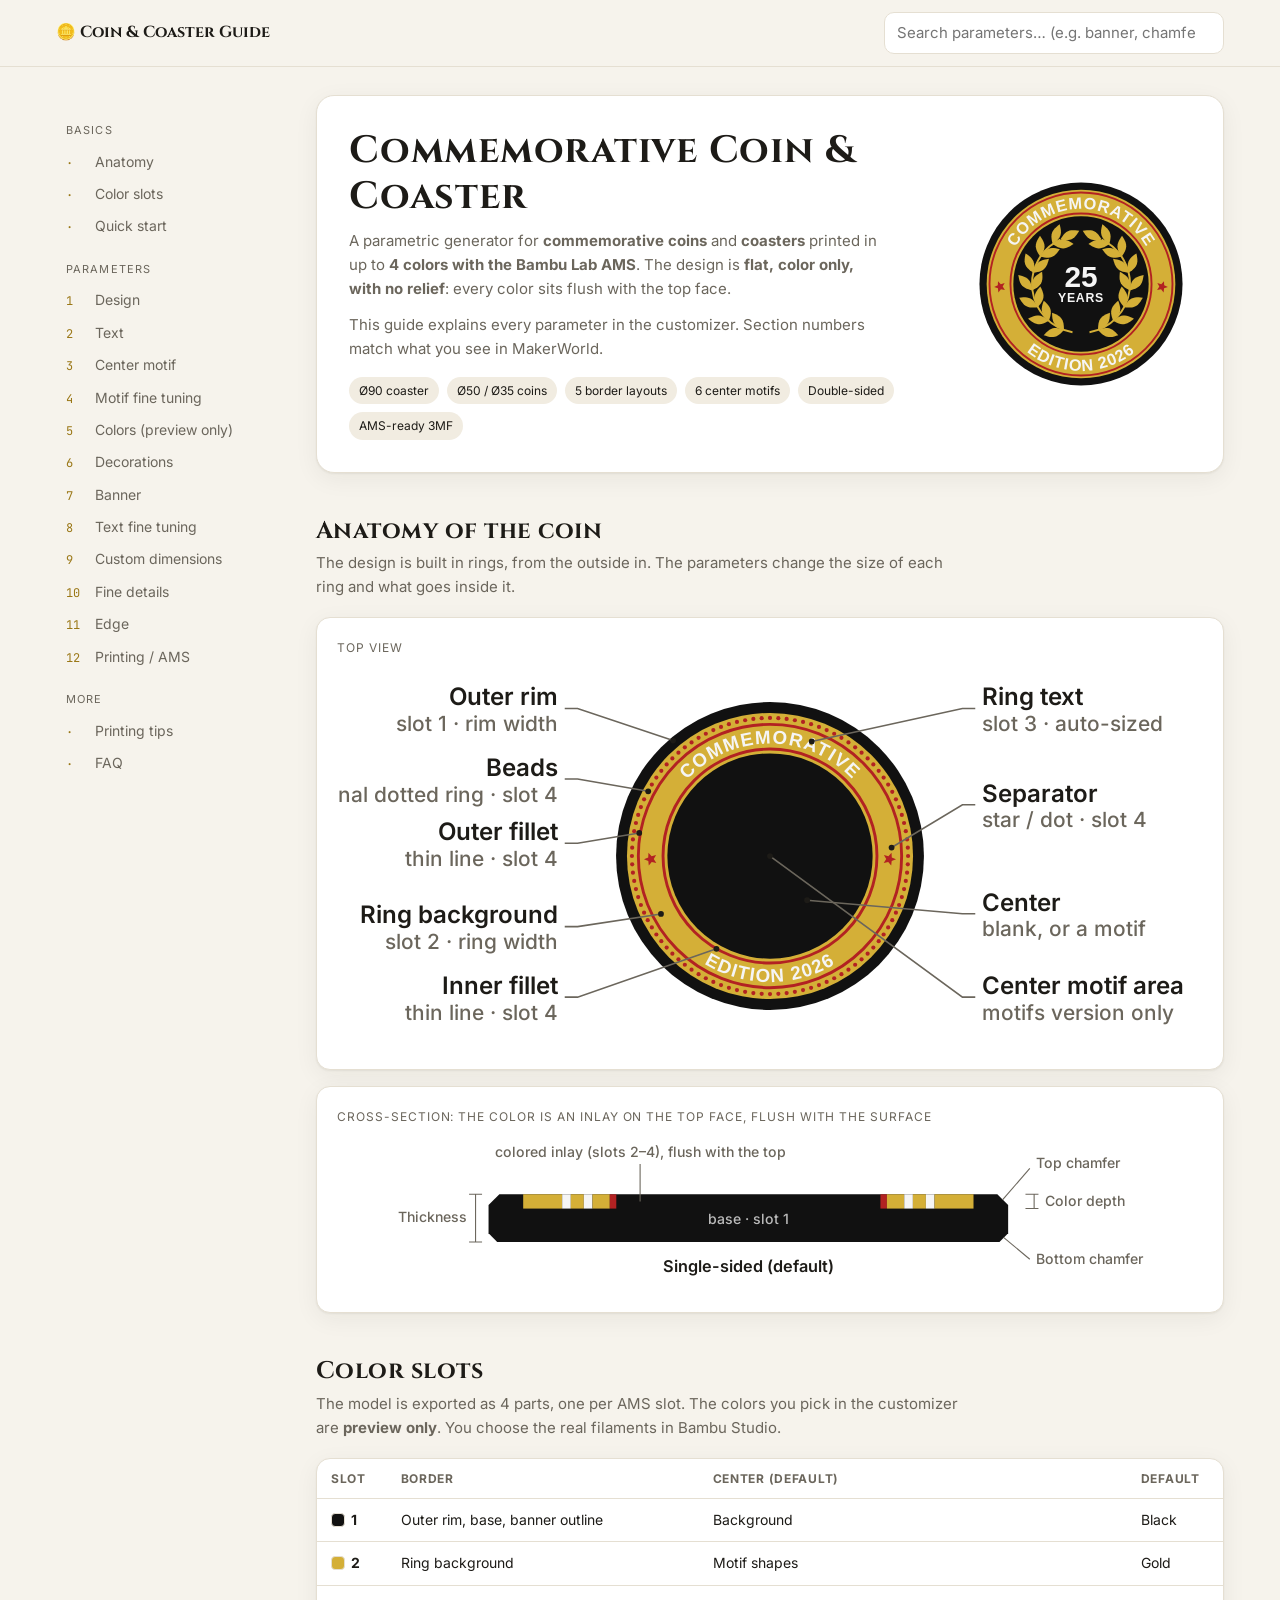
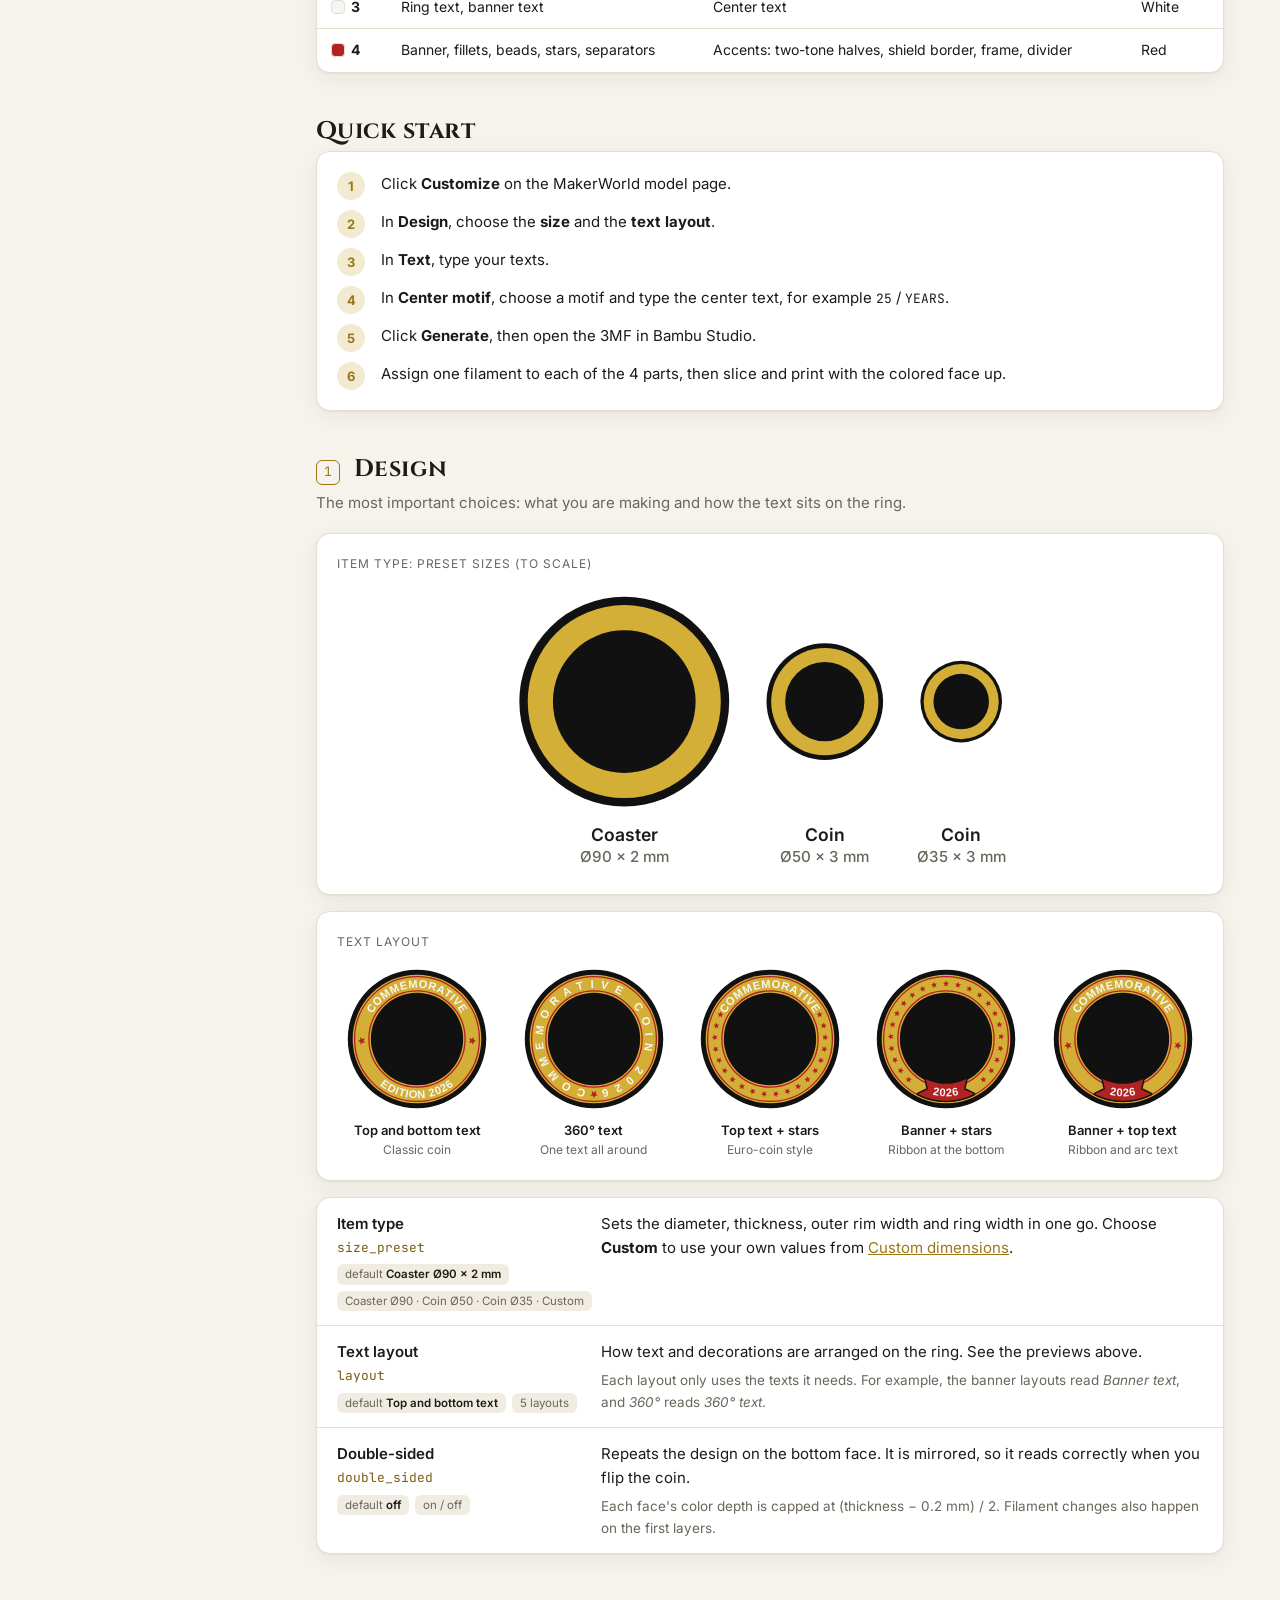
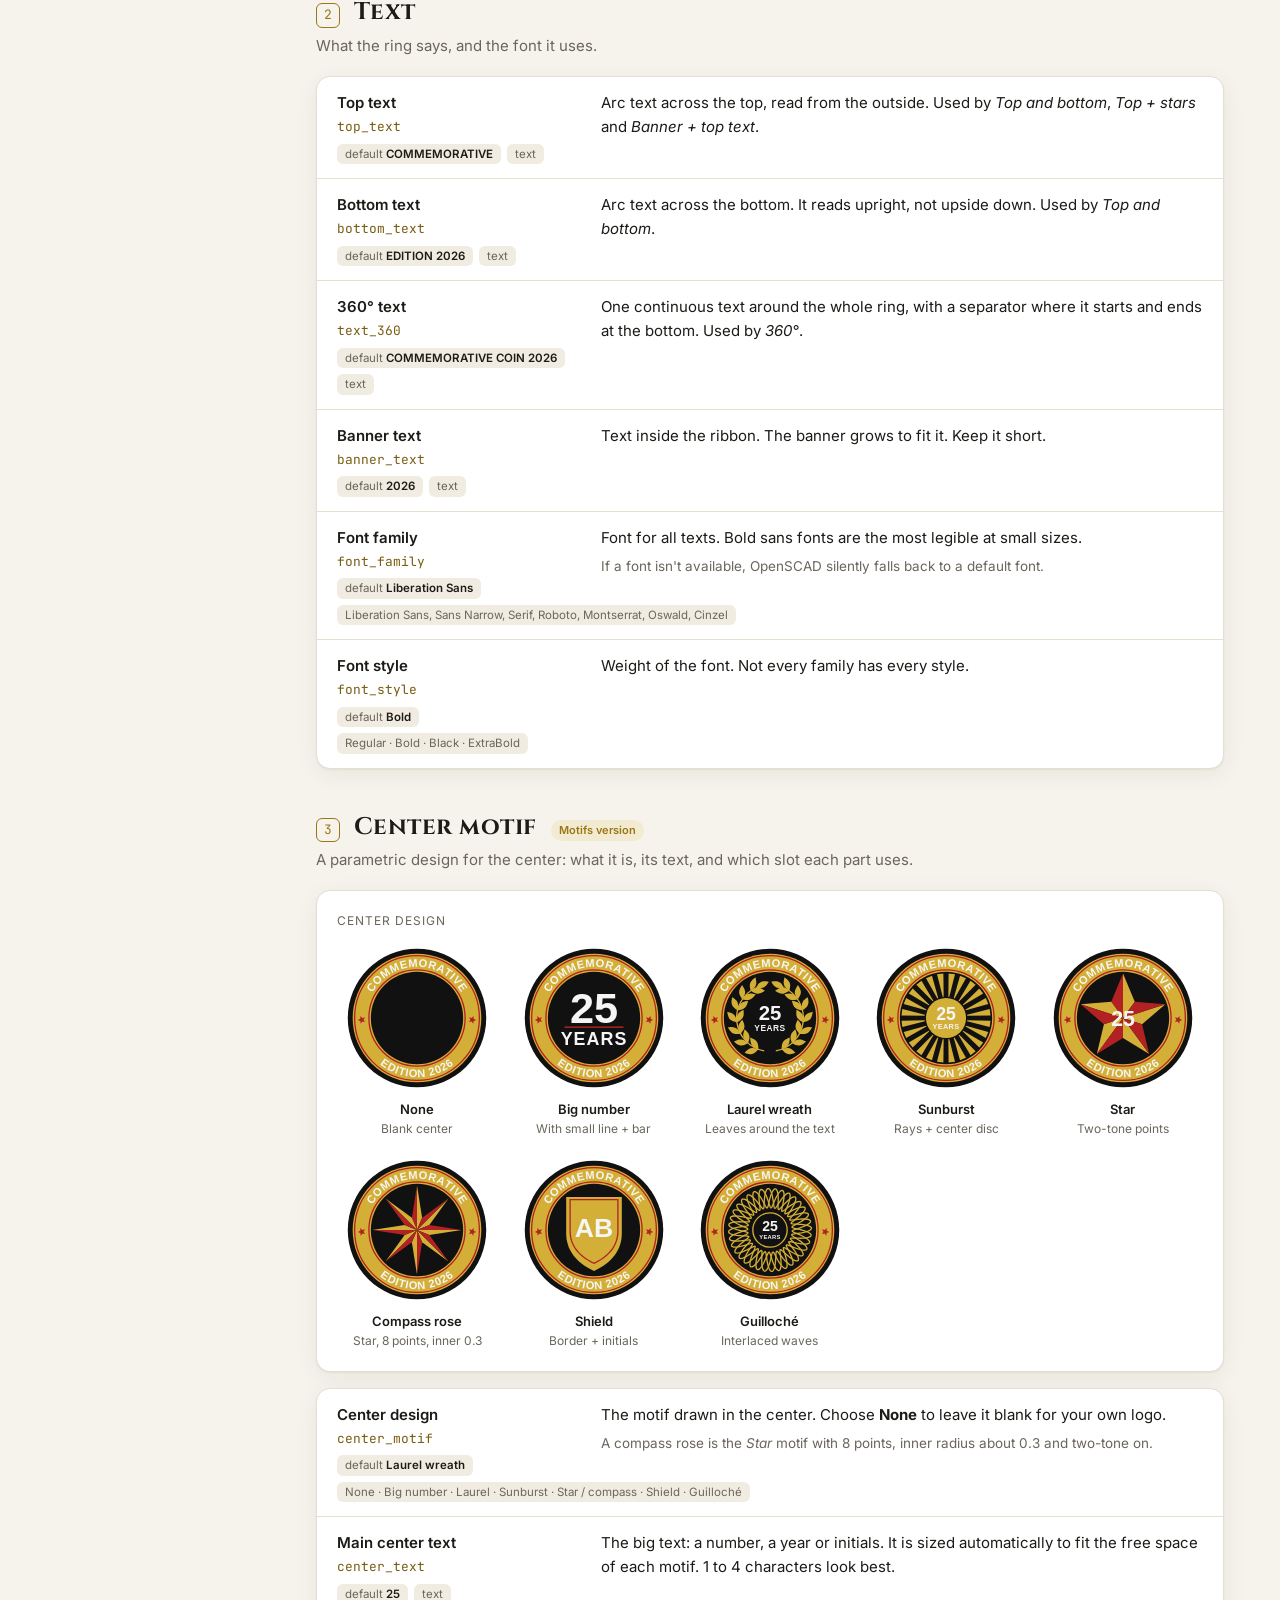
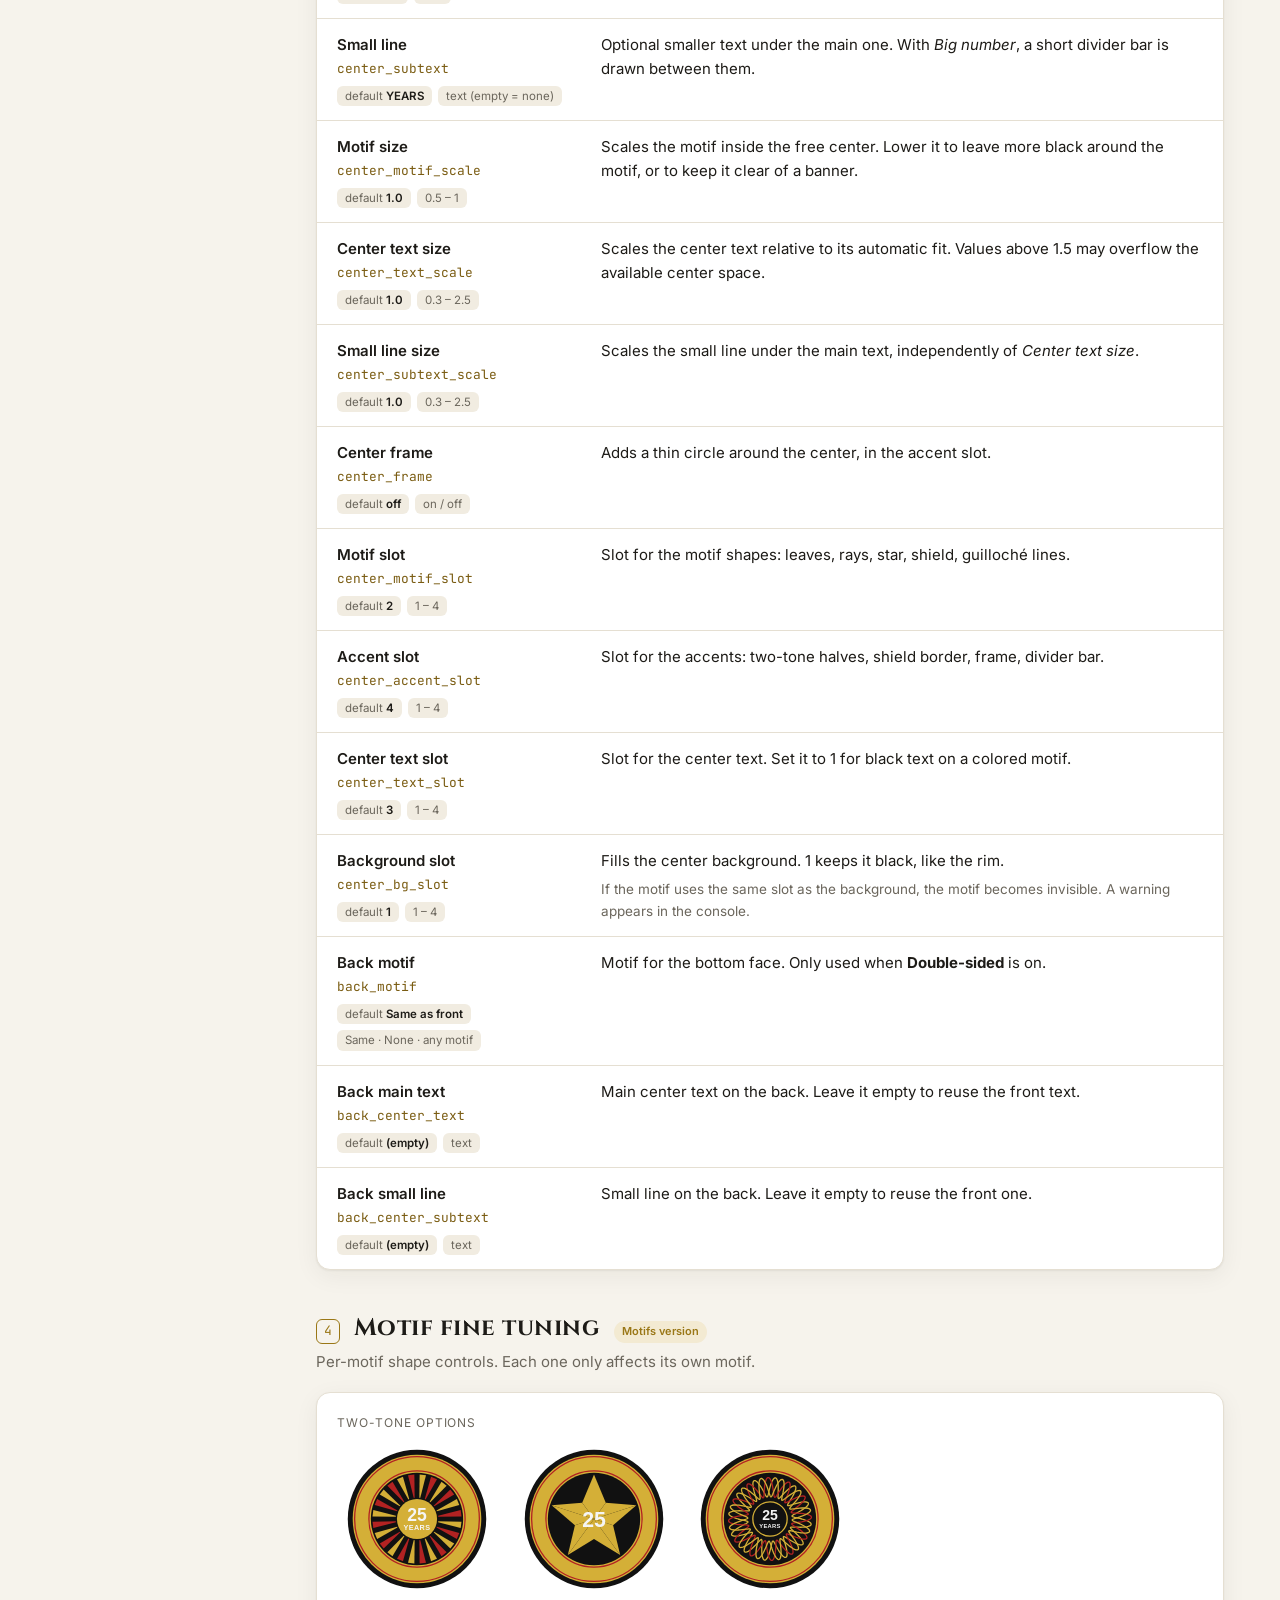
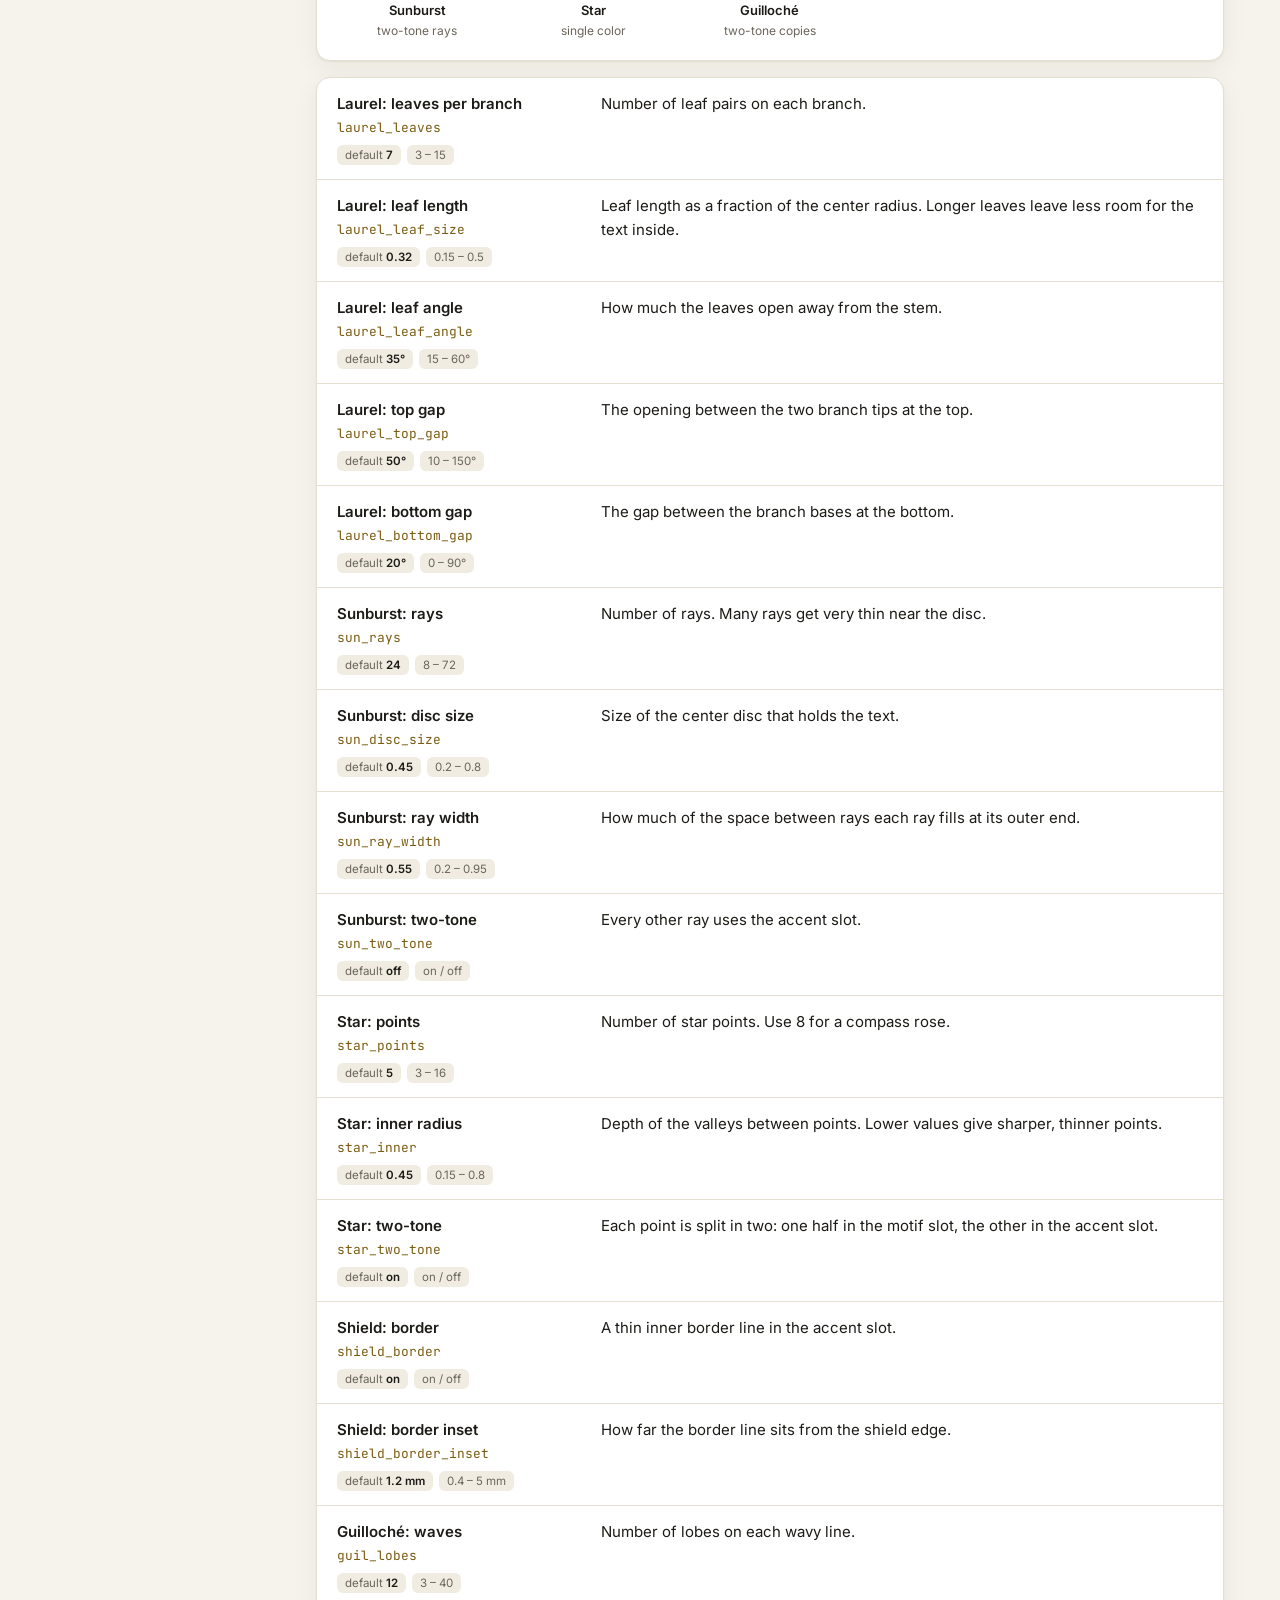
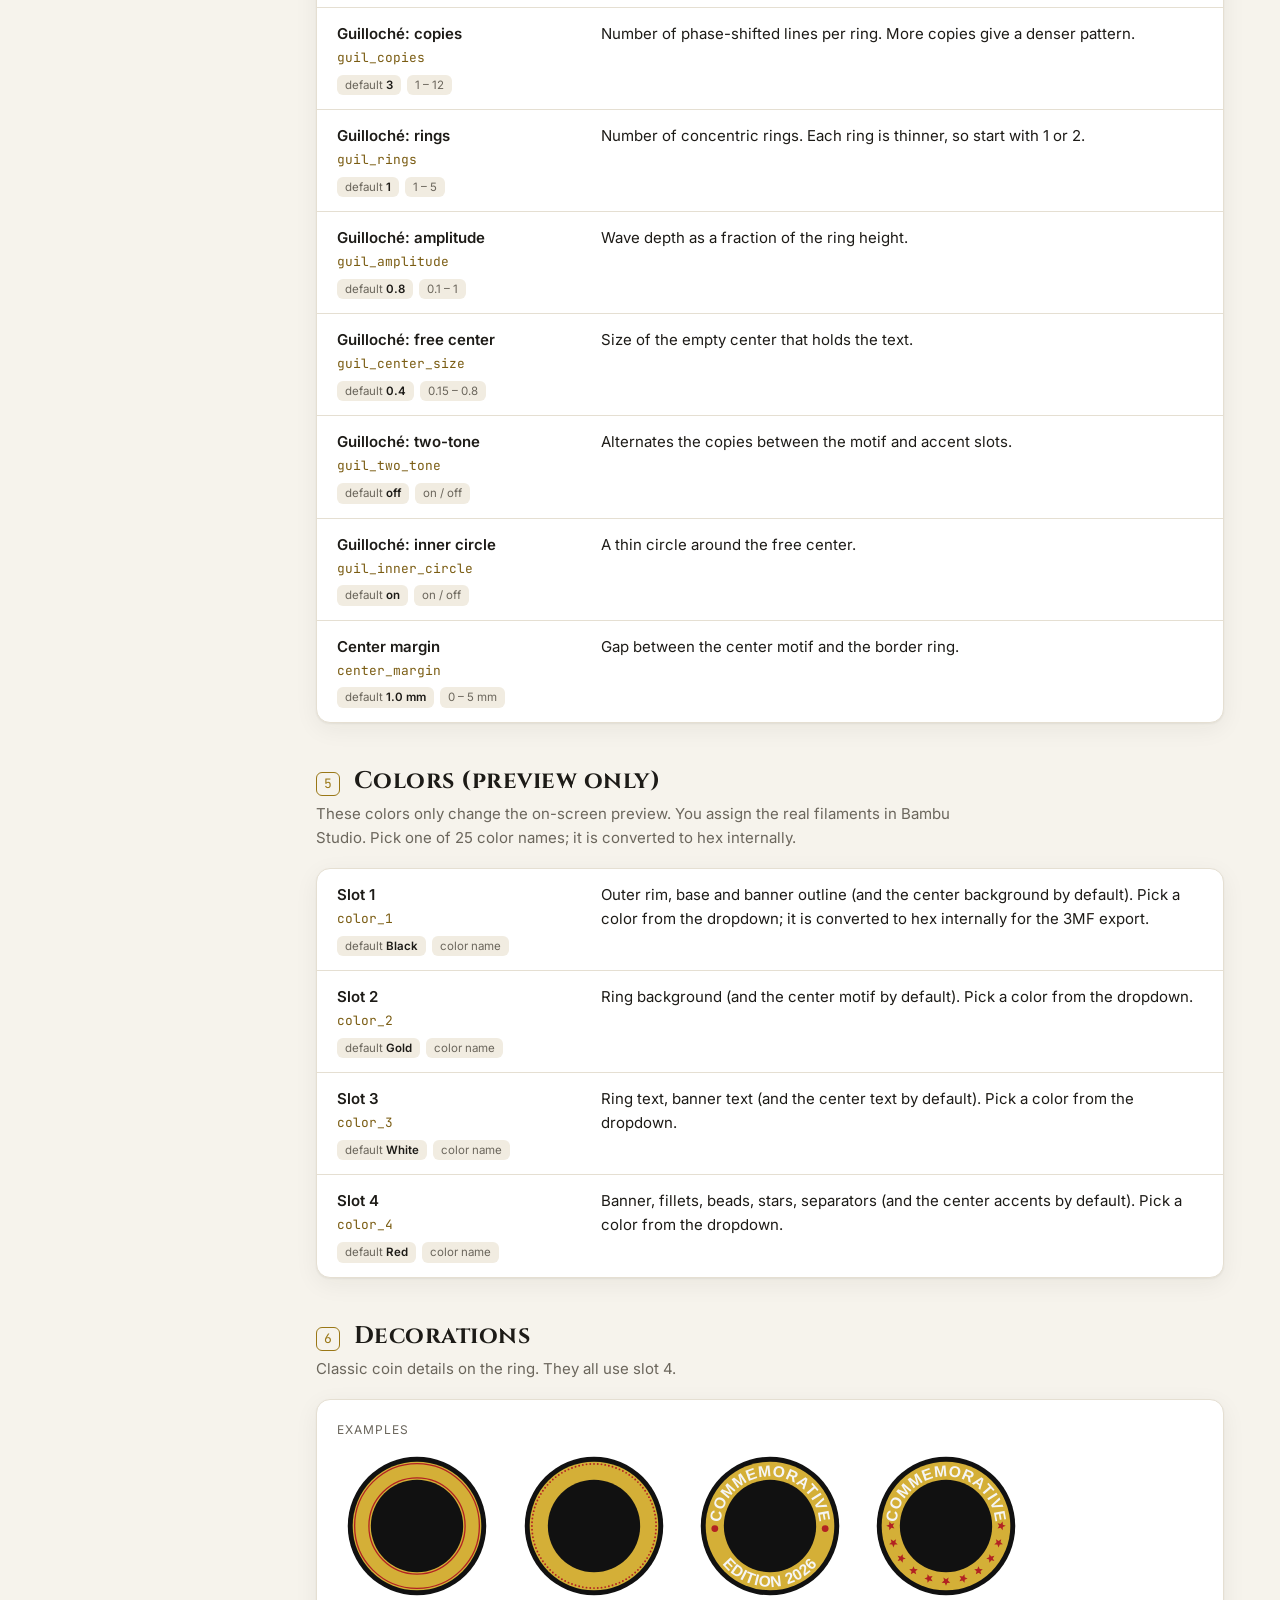
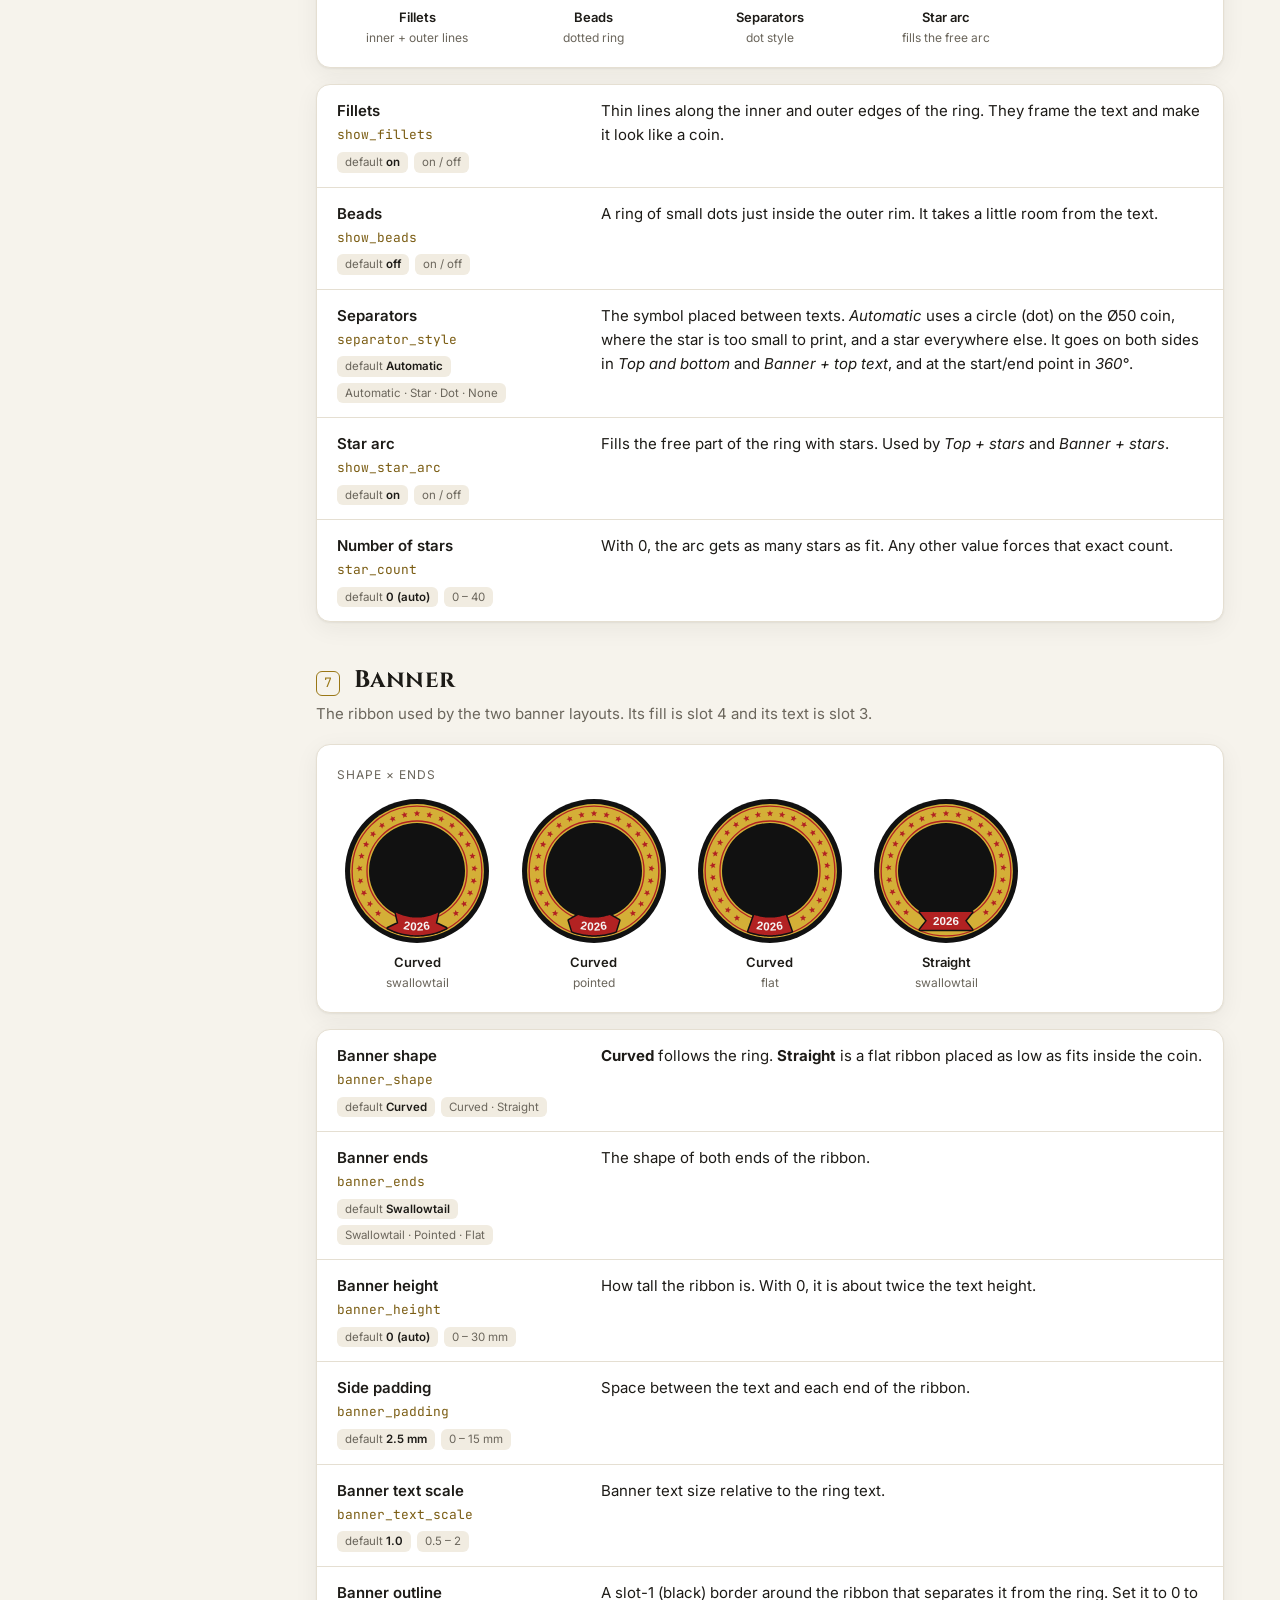
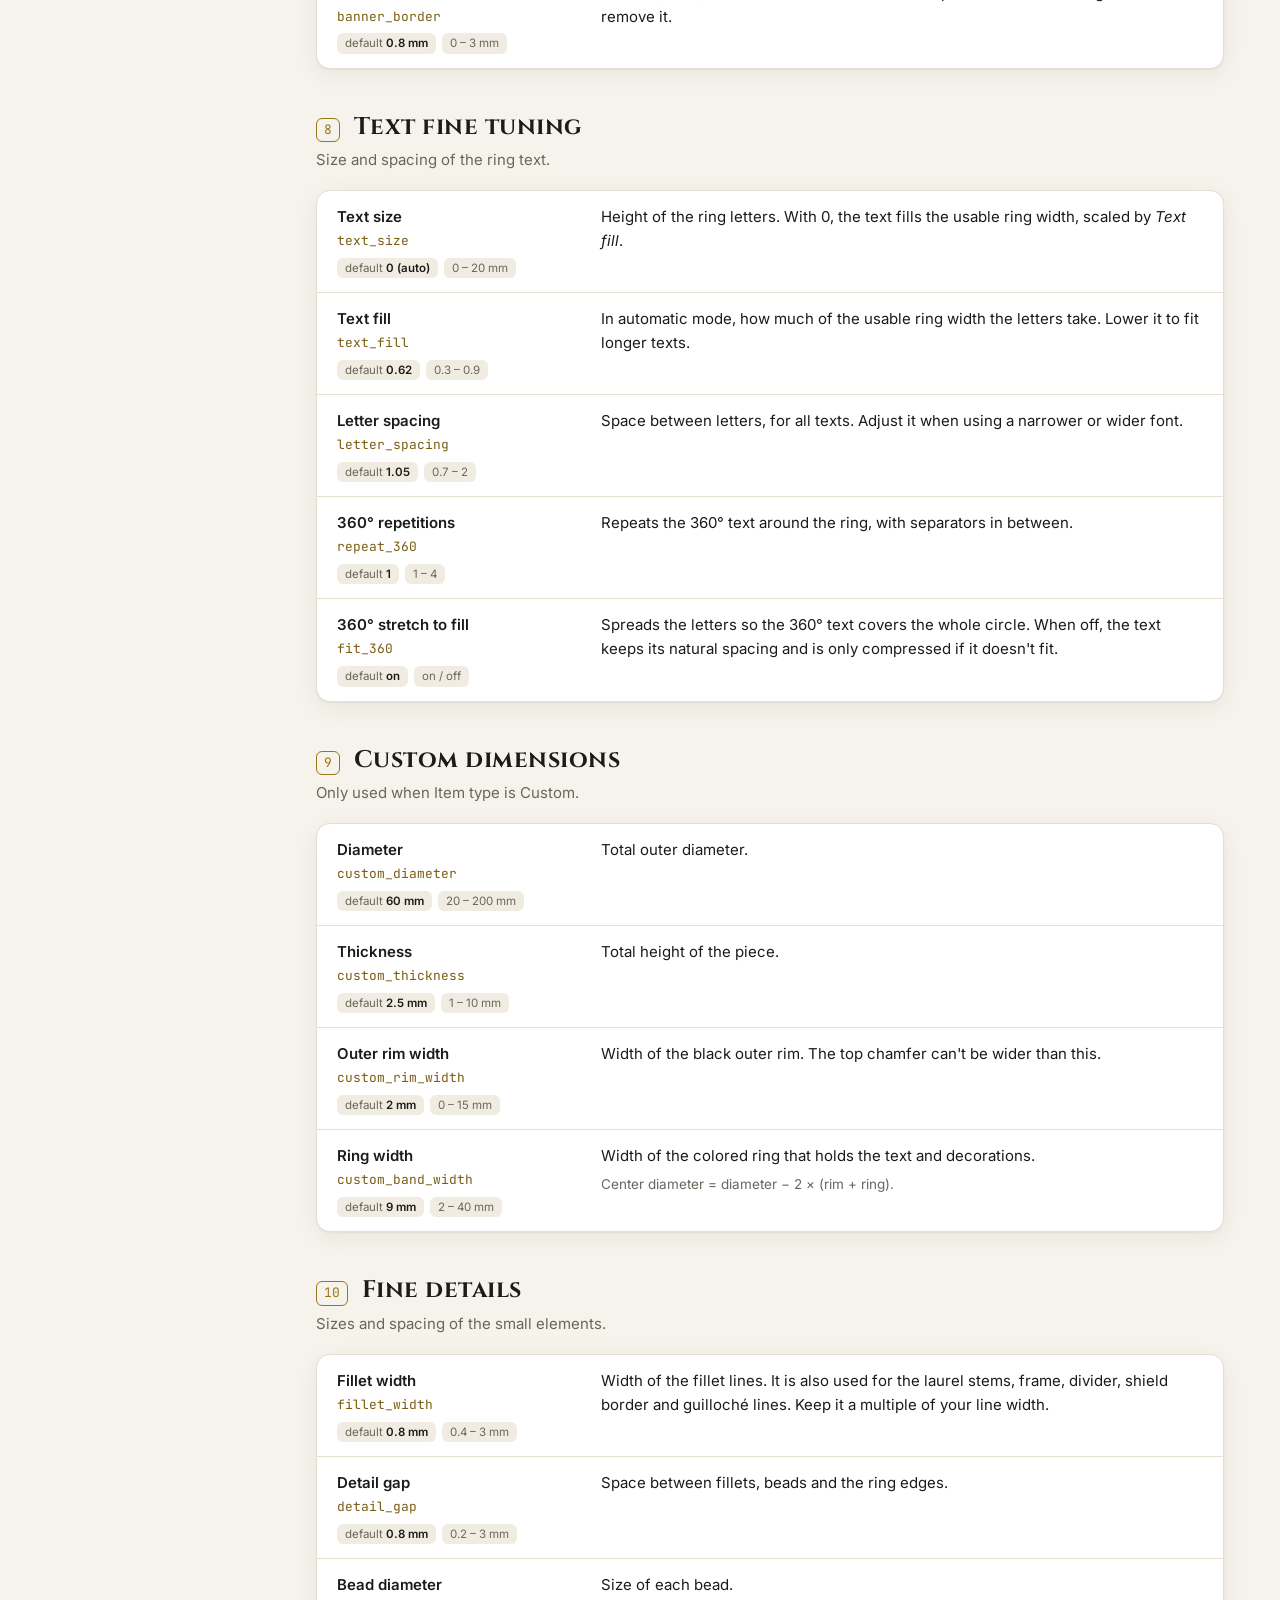
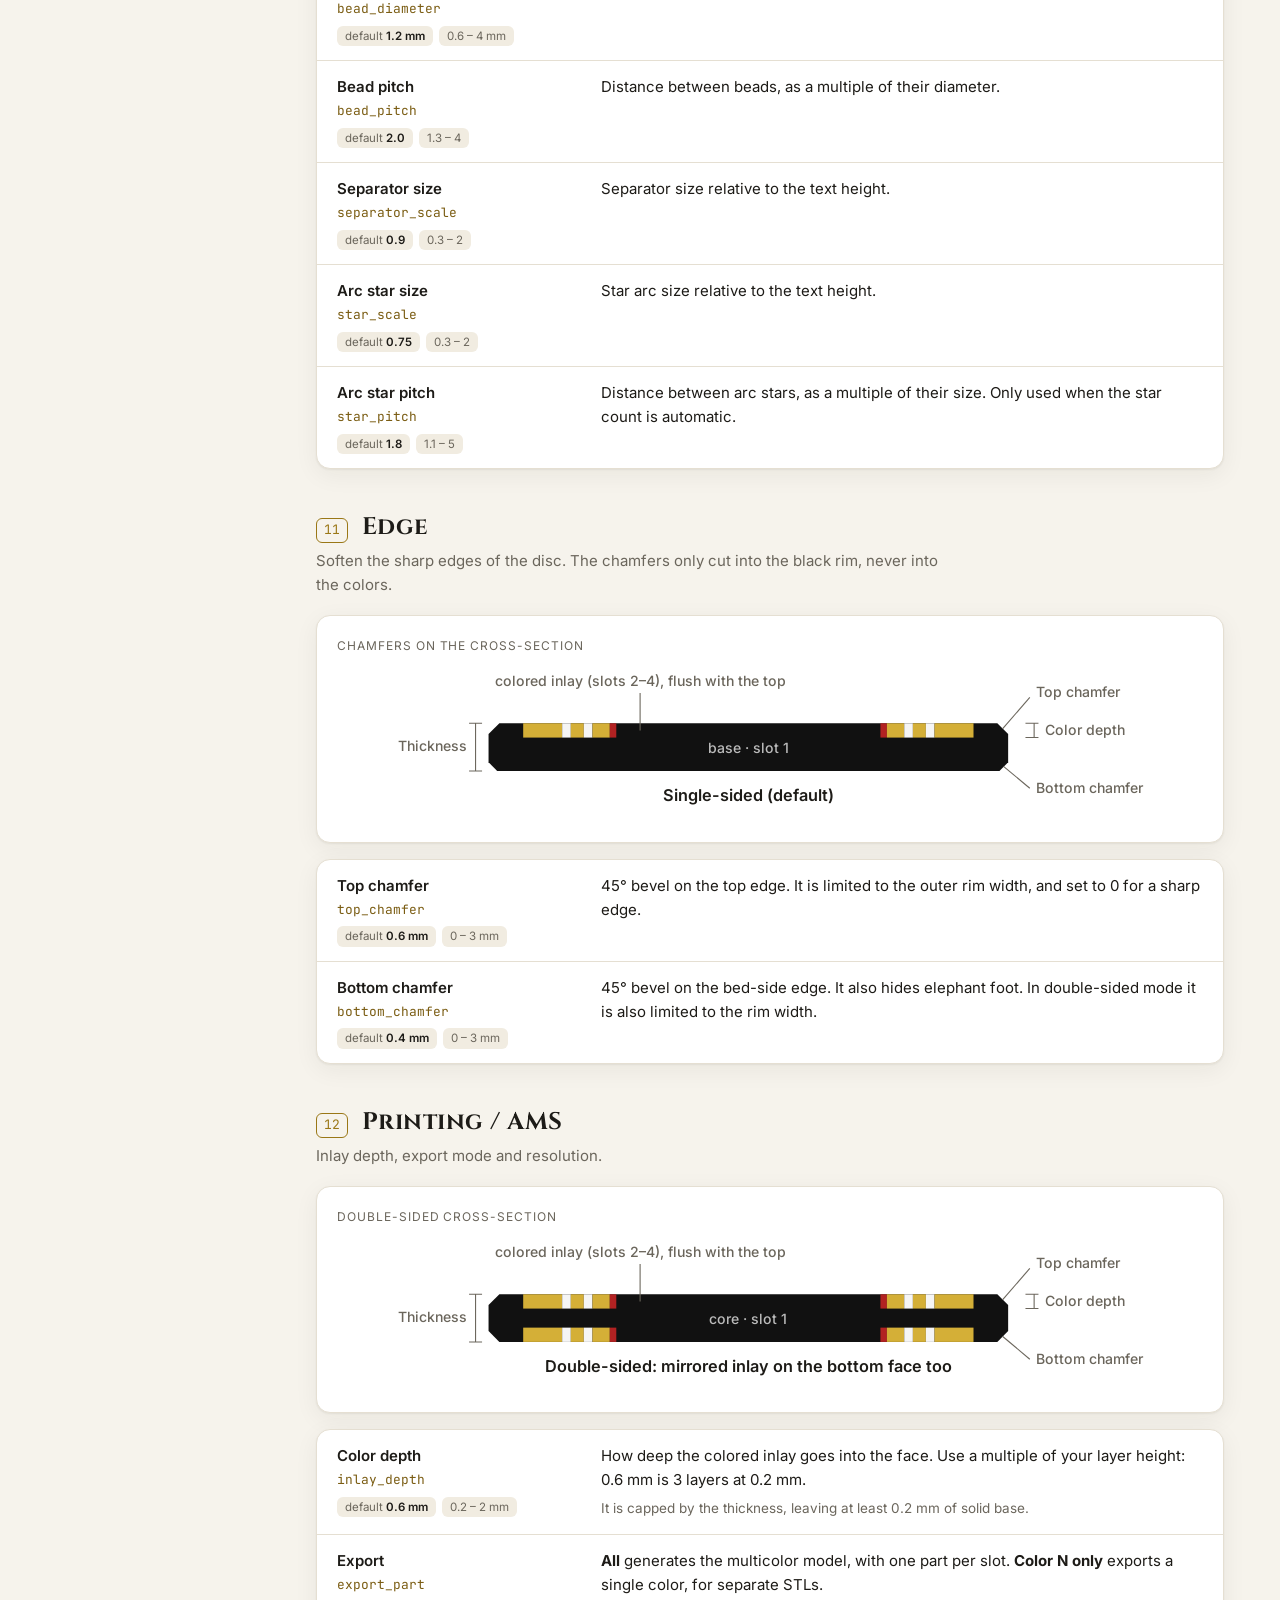
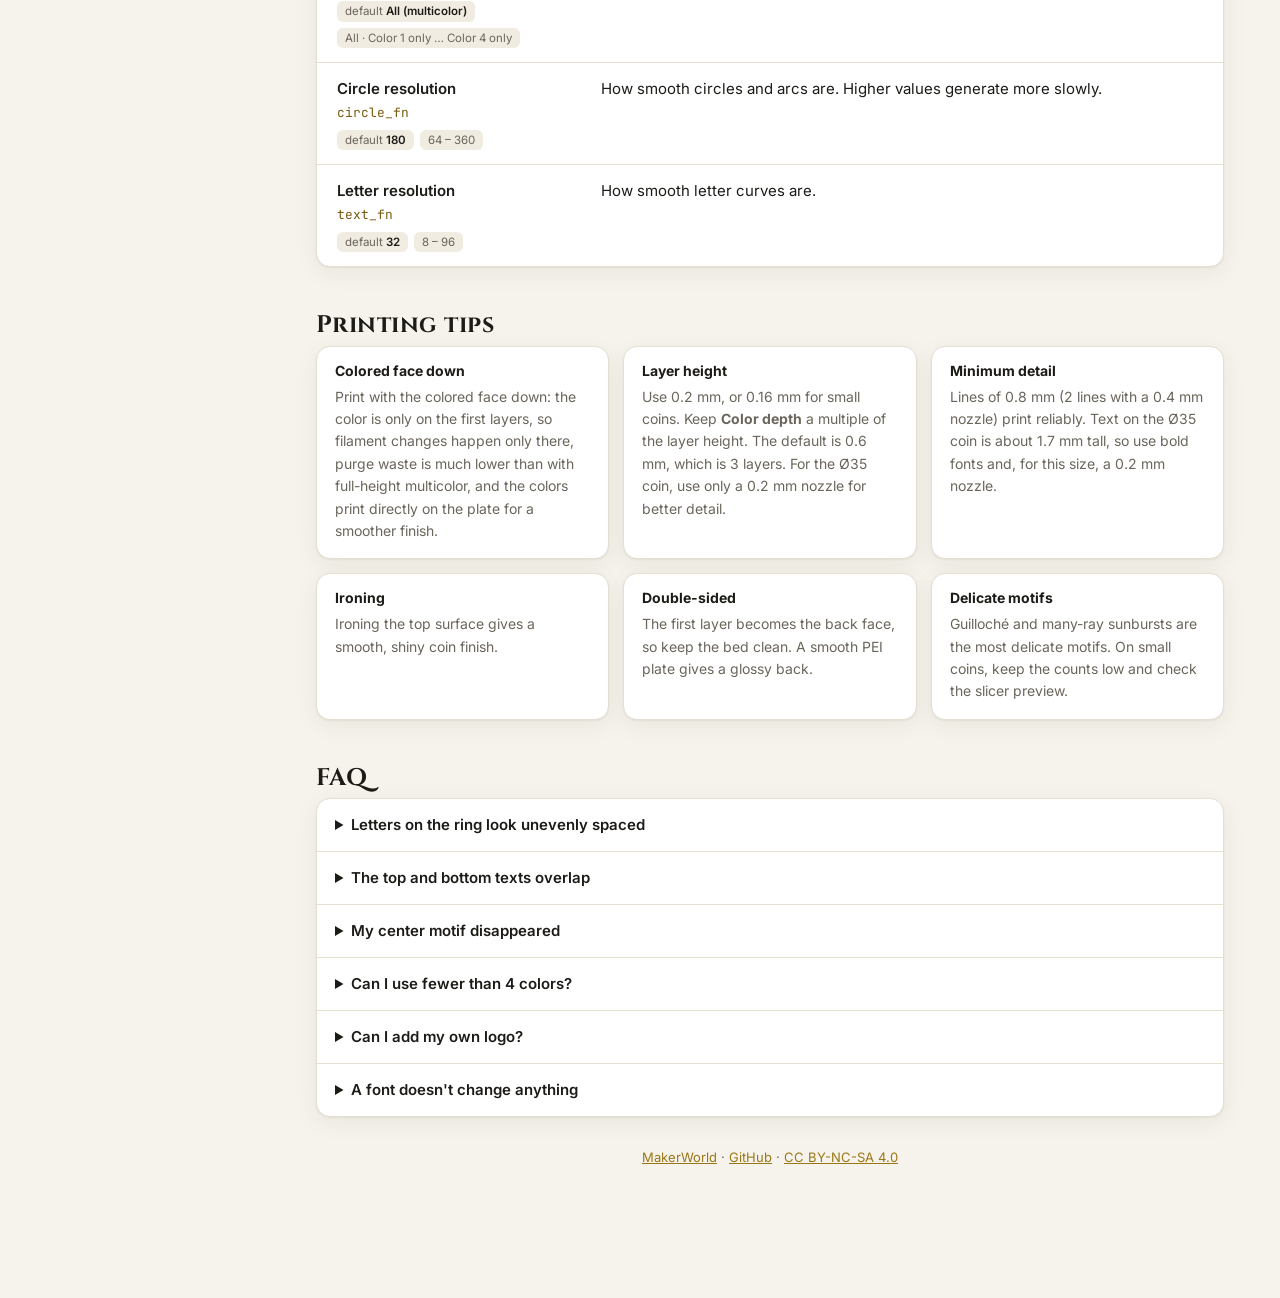
==== commit c41d5f39: "MakerWorld listing: format, title, tags, url; printing face down" ====
--- a/parametric_connmemorative_coin/index.html
+++ b/parametric_connmemorative_coin/index.html
@@ -257,7 +257,7 @@
     <section class="block static" id="tips">
       <header><h2>Printing tips</h2></header>
       <div class="tips">
-        <div class="card"><h3>Colored face up</h3><p>The color is only on the top layers, so filament changes happen only there. Purge waste is much lower than with full-height multicolor.</p></div>
+        <div class="card"><h3>Colored face down</h3><p>Print with the colored face down: the color is only on the first layers, so filament changes happen only there, purge waste is much lower than with full-height multicolor, and the colors print directly on the plate for a smoother finish.</p></div>
         <div class="card"><h3>Layer height</h3><p>Use 0.2 mm, or 0.16 mm for small coins. Keep <b>Color depth</b> a multiple of the layer height. The default is 0.6 mm, which is 3 layers. For the Ø35 coin, use only a 0.2 mm nozzle for better detail.</p></div>
         <div class="card"><h3>Minimum detail</h3><p>Lines of 0.8 mm (2 lines with a 0.4 mm nozzle) print reliably. Text on the Ø35 coin is about 1.7 mm tall, so use bold fonts and, for this size, a 0.2 mm nozzle.</p></div>
         <div class="card"><h3>Ironing</h3><p>Ironing the top surface gives a smooth, shiny coin finish.</p></div>
